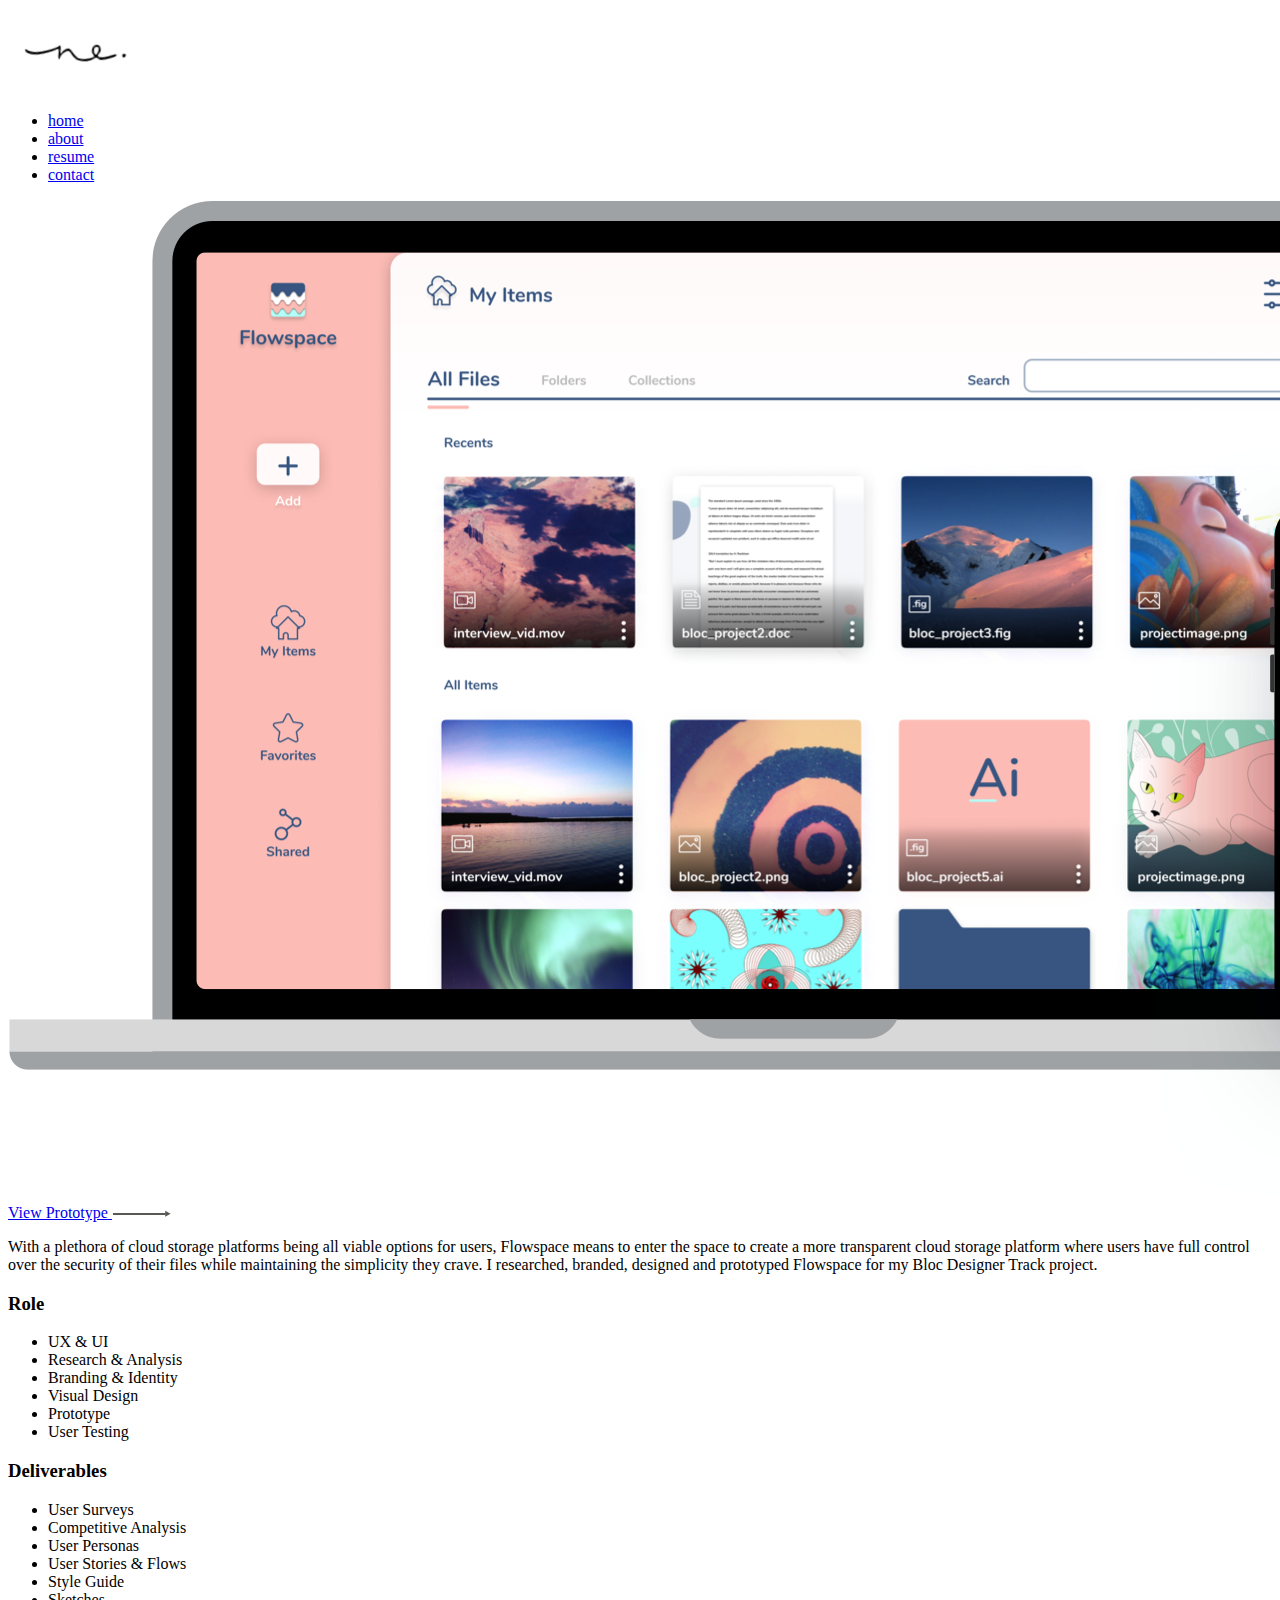
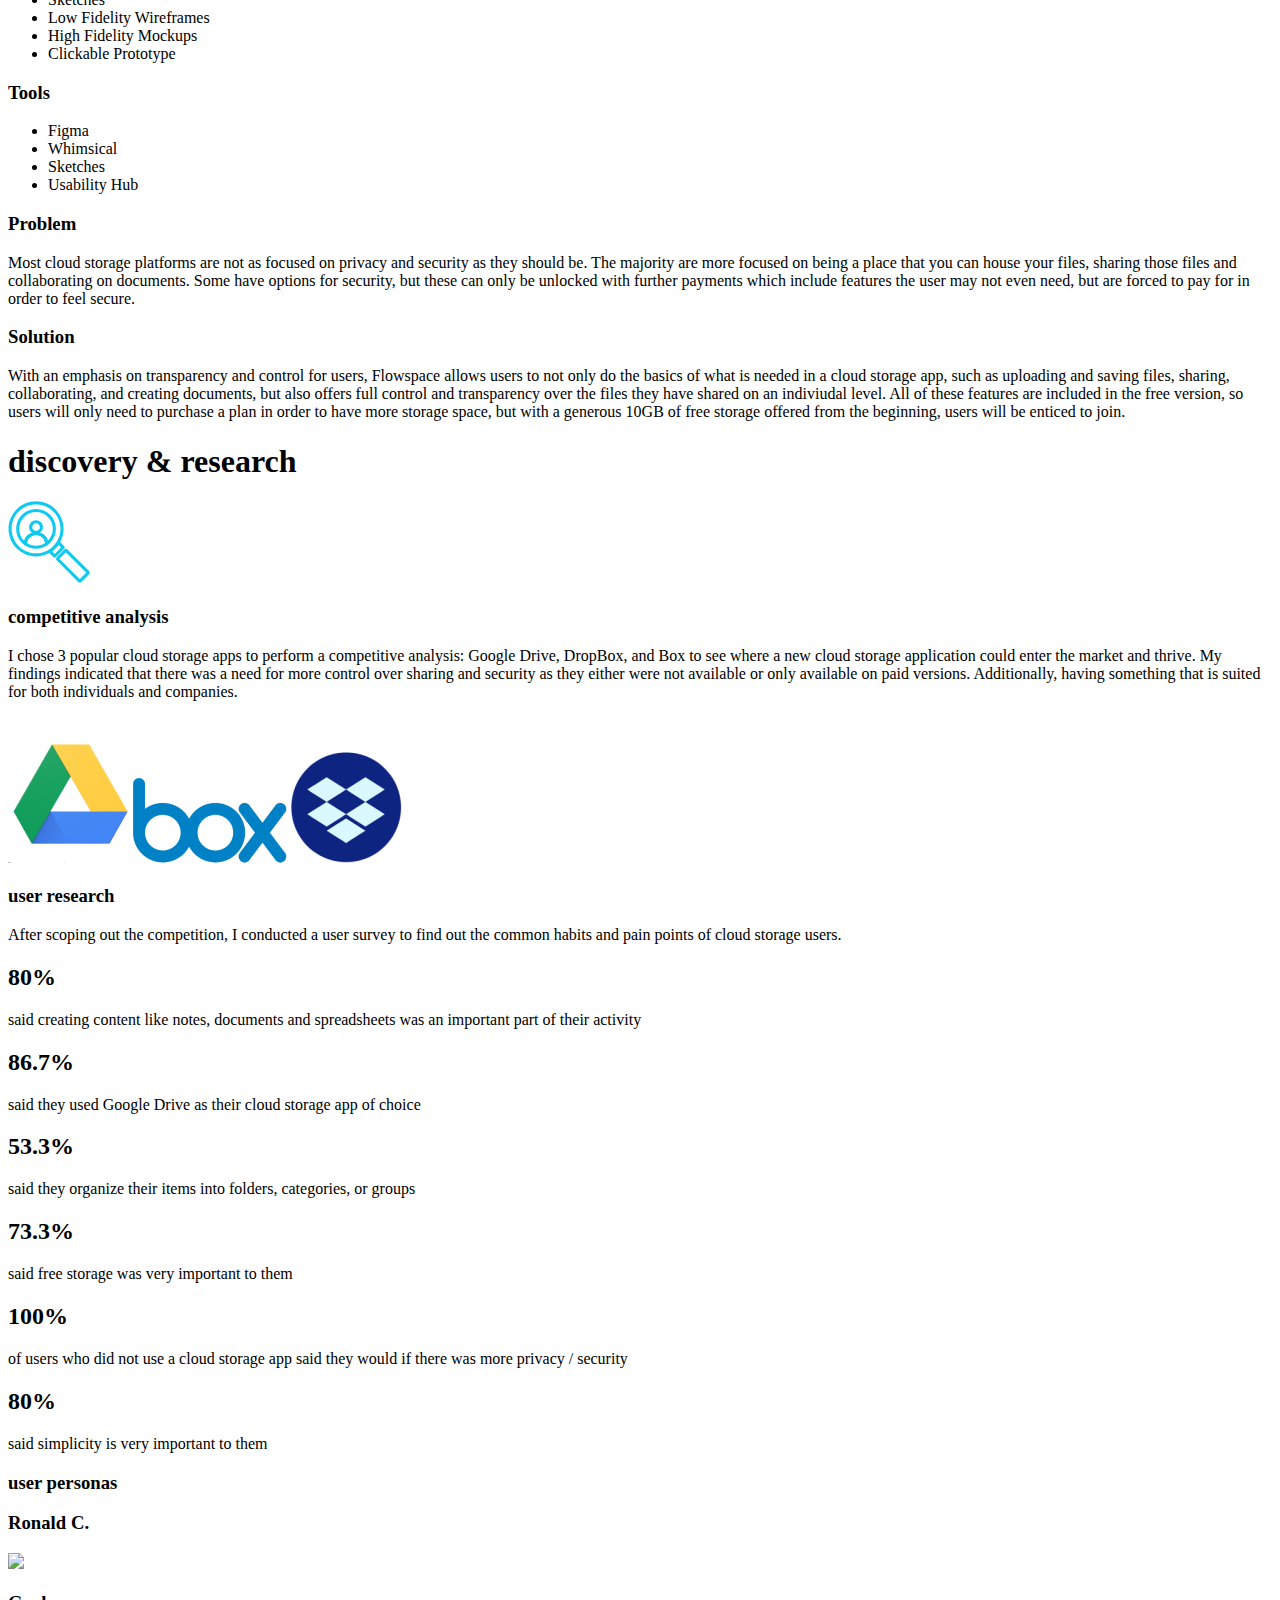
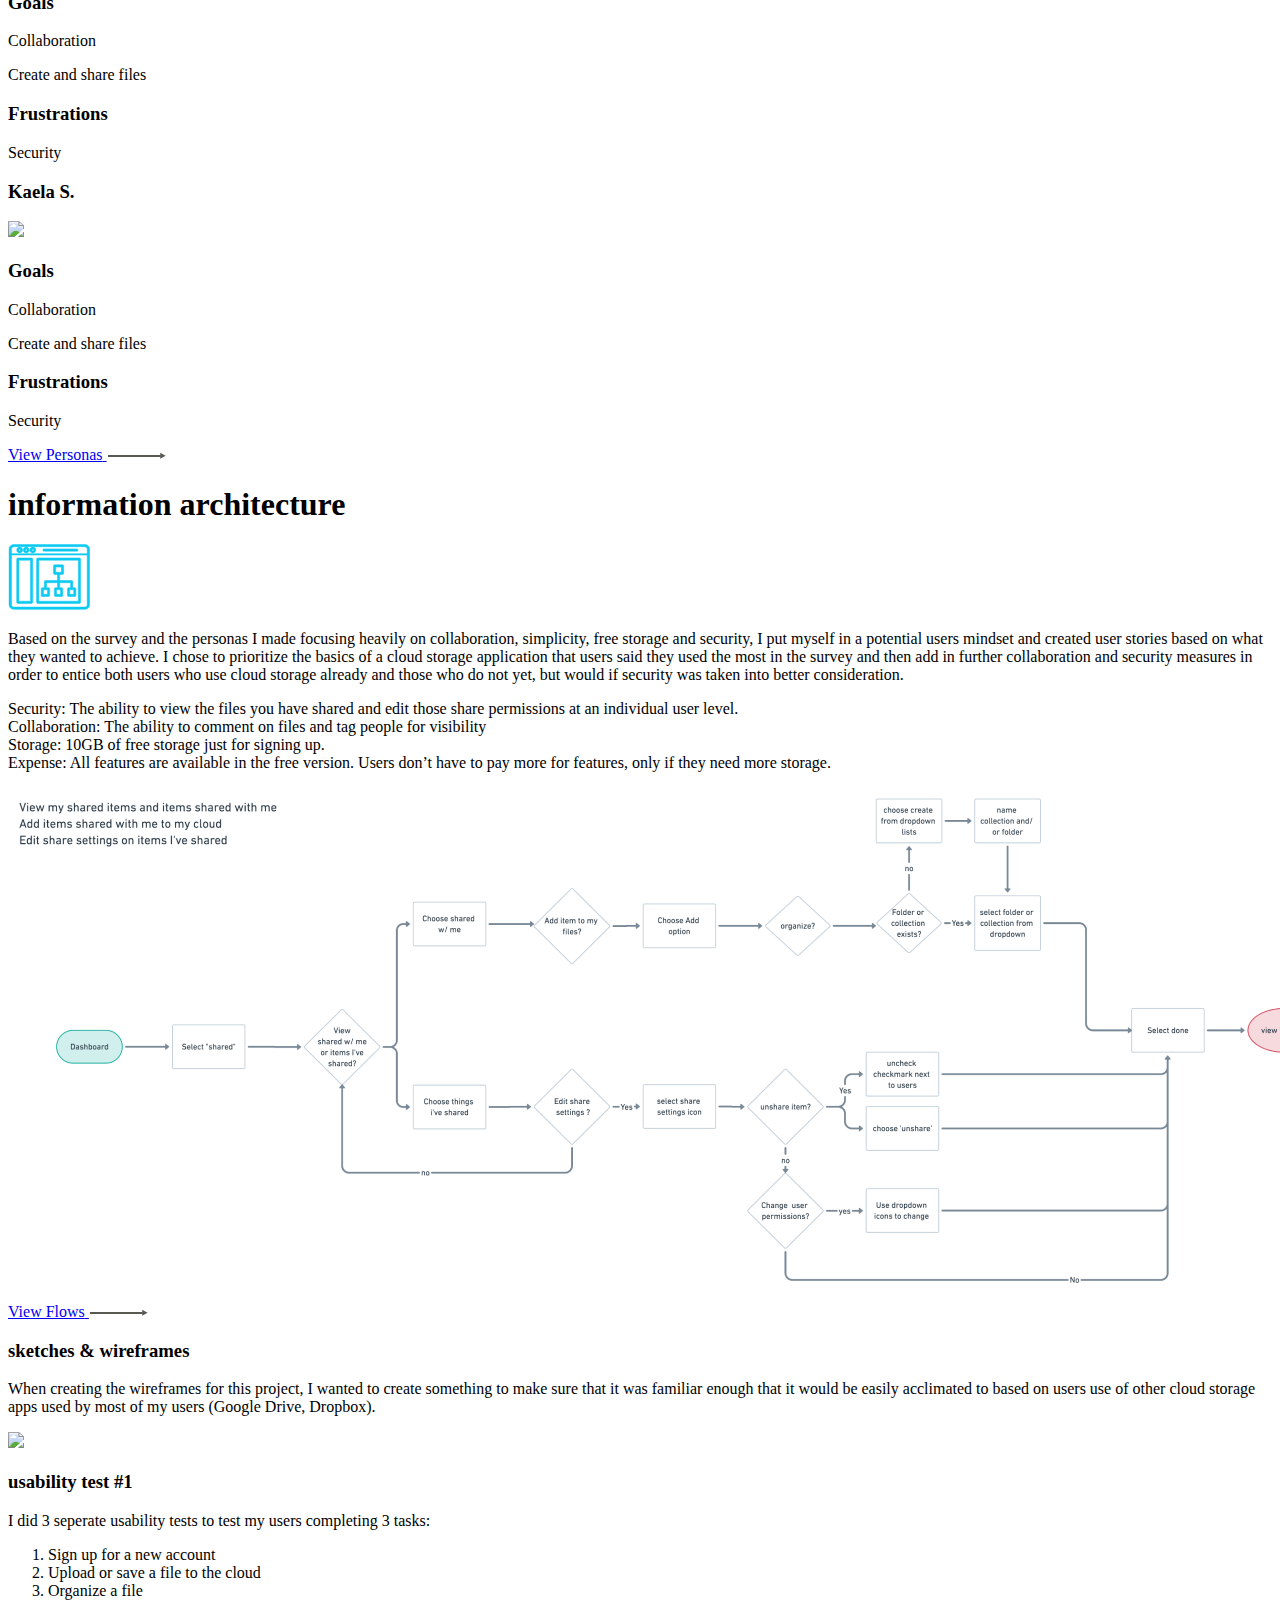
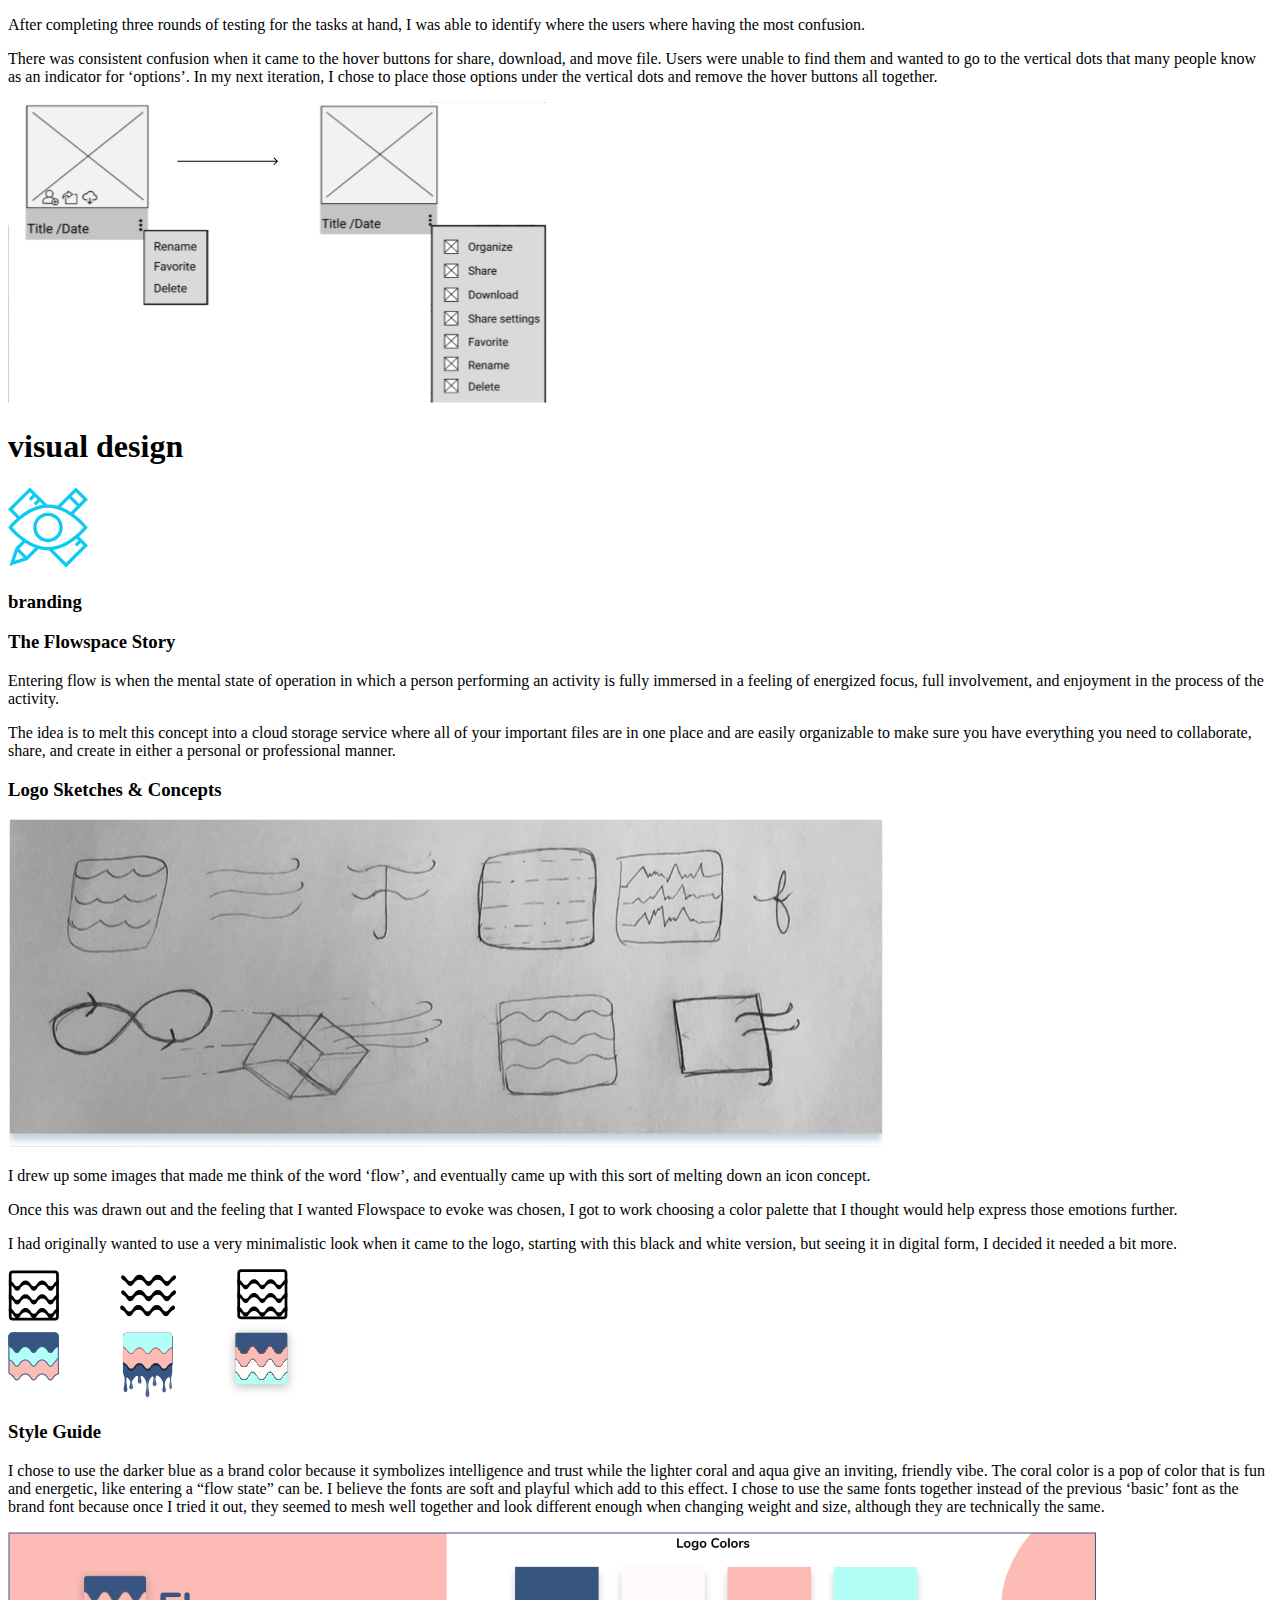
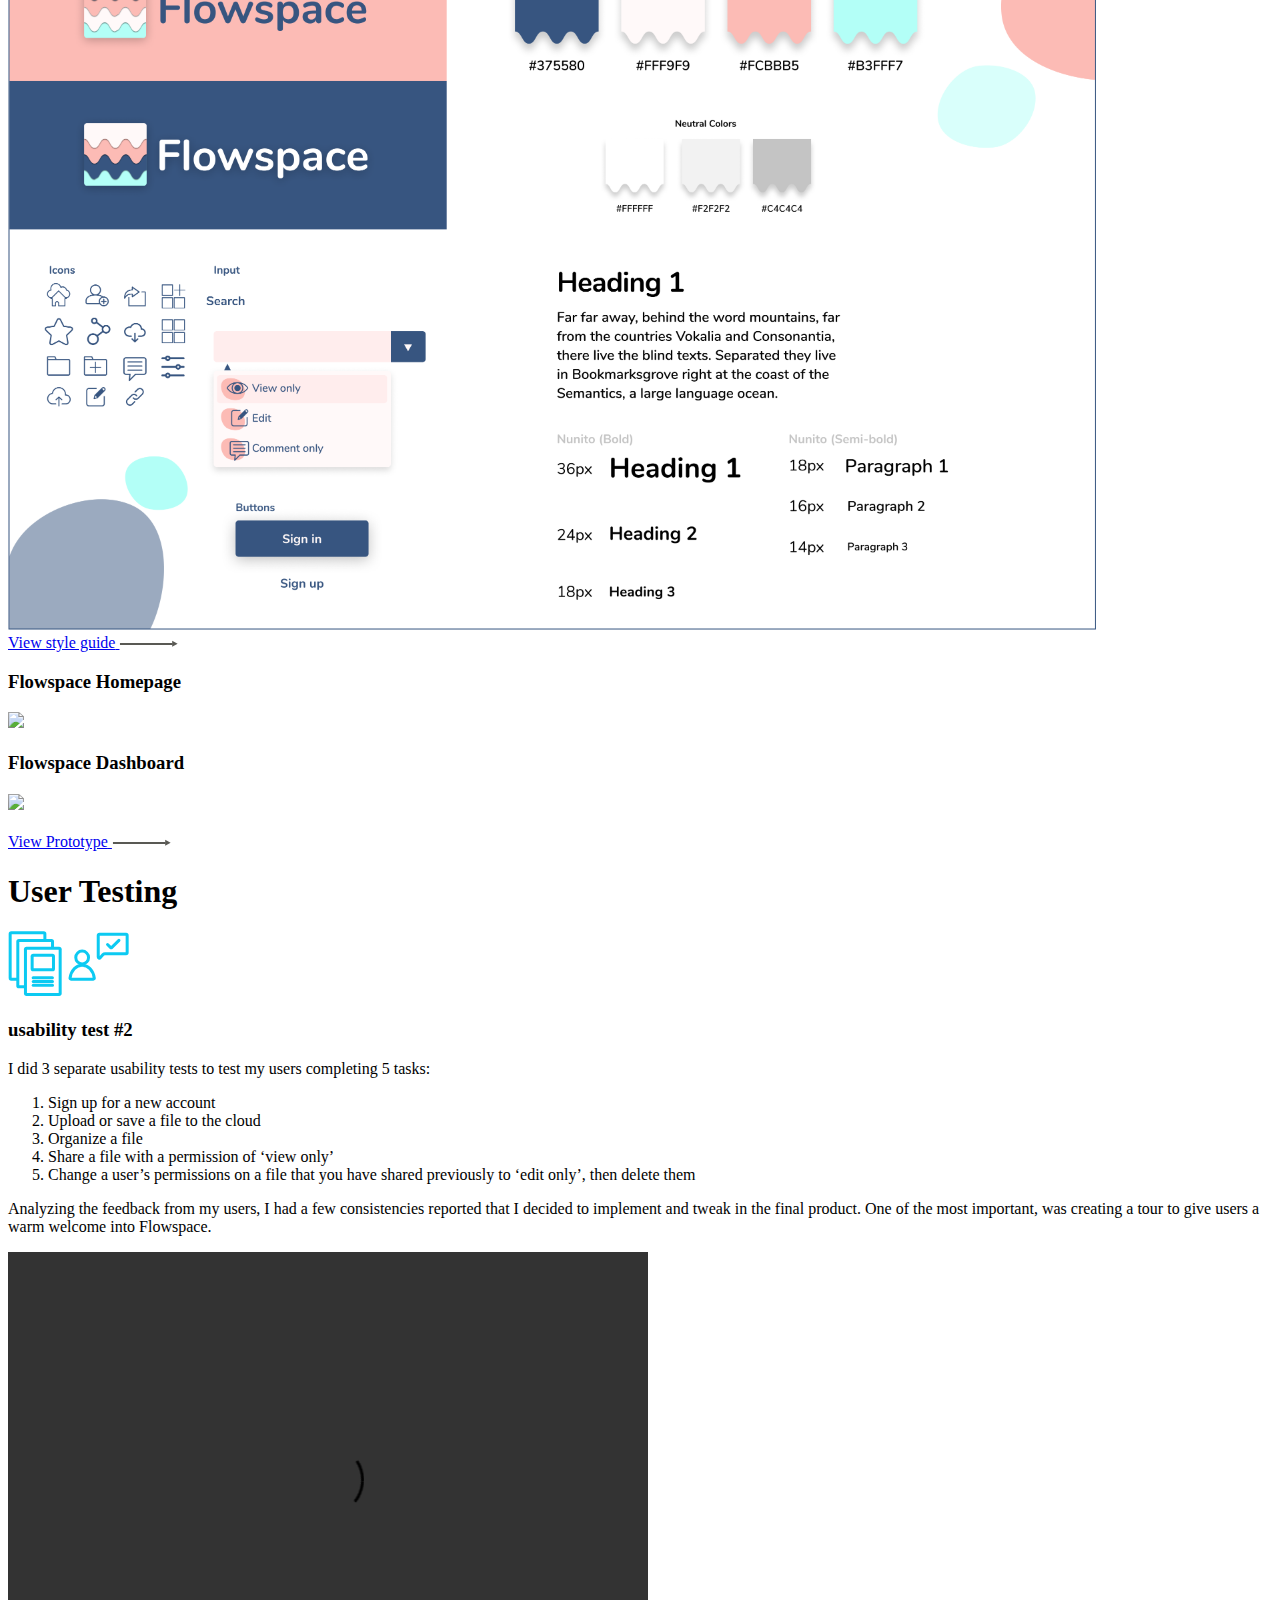
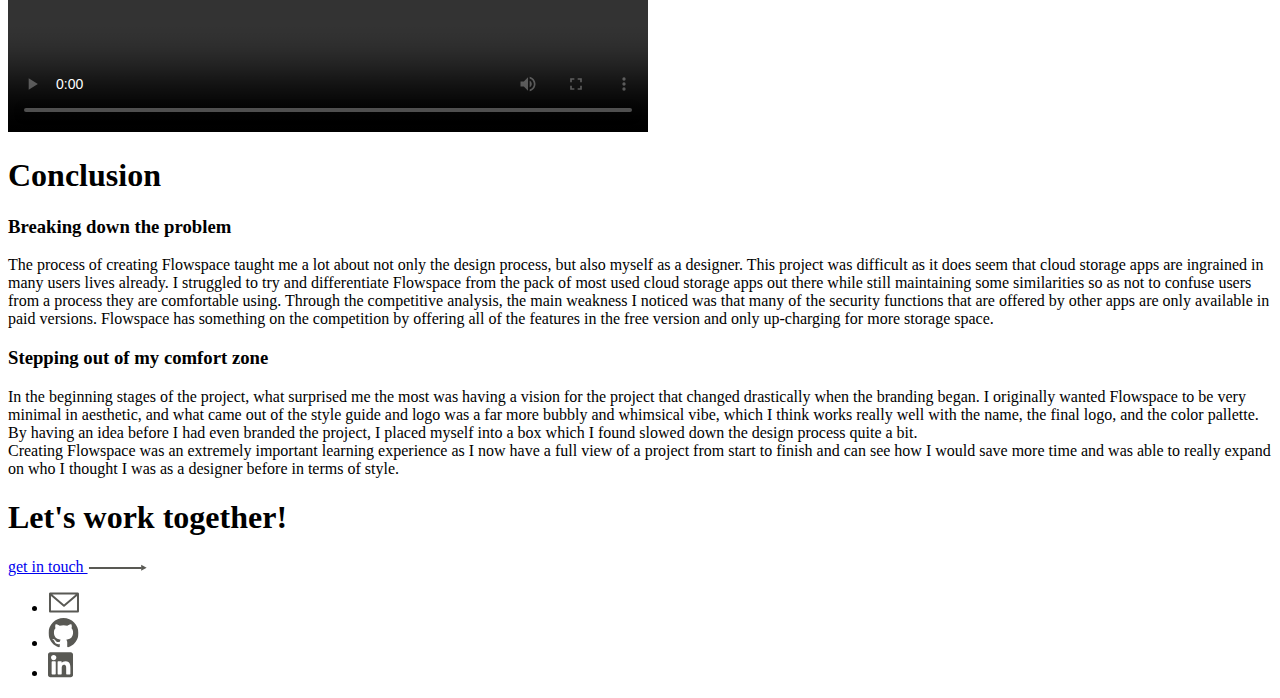
==== project1.html @ 9c7697d7 "checkpoint submission" ====
<!DOCTYPE html>
<html>
  <head>
    <title>Flowspace Case Study</title>
  </head>
  <body>
      <!-- hero unit -->
    <div class="logo">
      <section class="project hero">
        <header class="header">
          <a href="index.html" class="logo">
            <img src="../images/logosignature.svg" alt="logo">
          </a>
          <div class="container">
            <div class="navigation">
              <nav>
                <div class="nav-wrapper">
                  <ul>
                    <li><a href="index.html">home</li>
                    <li><a href="about.html">about</li>
                    <li><a href="resume.pdf">resume</li>
                    <li><a href="contact.html">contact</li>
                  </ul>
                </div>
              </nav>
            </div>
          </header>
          <div class="project hero">
            <img src="../images/mockup.png">
            <div class="button">
            <a href="https://www.figma.com/proto/nSRczBjdL1rIGC3aIa2fnl/Flowspace-Mockups?node-id=26%3A2&viewport=470%2C-104%2C0.018384581431746483&scaling=scale-down-width"><span class="buttonhighlight">View Prototype</span>
              <img src="../images/sidearrow.svg">
            </a>
<section class="projectintro">
  <div class="project containter"</div>
    <p> With a plethora of cloud storage platforms being all viable options for users, Flowspace means to enter the space to create a more transparent cloud storage platform where users have full control over the security of their files while maintaining the simplicity they crave. I researched, branded, designed and prototyped Flowspace for my Bloc Designer Track project.</p>
  </div>
  </section>

  <!--Roles/deliverables-->

<section class="myroles">
  <div class="deliverable">
    <h3>Role</h3>
      <ul>
        <li>UX & UI</li>
        <li>Research & Analysis</li>
        <li>Branding & Identity</li>
        <li>Visual Design</li>
        <li>Prototype</li>
        <li>User Testing</li>
      </ul>
    </div>
      <div class="deliverable">
        <h3>Deliverables</h3>
          <ul>
            <li>User Surveys</li>
            <li>Competitive Analysis</li>
            <li>User Personas</li>
            <li>User Stories & Flows</li>
            <li>Style Guide</li>
            <li>Sketches</li>
            <li>Low Fidelity Wireframes</li>
            <li>High Fidelity Mockups</li>
            <li>Clickable Prototype</li>
          </ul>
      </div>
        <div class="deliverable">
          <h3>Tools</h3>
            <ul>
              <li>Figma</li>
              <li>Whimsical</li>
              <li>Sketches</li>
              <li>Usability Hub</li>
            </ul>
        </div>
    </section>
    <!--Problem/Solution-->
<section class="problemsolution">
  <div class="problem container">
    <h3>Problem</h3>
      <p>Most cloud storage platforms are not as focused on privacy and security as they should be. The majority are more focused on being a place that you can house your files, sharing those files and collaborating on documents. Some have options for security, but these can only be unlocked with further payments which include features the user may not even need, but are forced to pay for in order to feel secure.</p>
    </div>
      <div class="solution container">
        <h3>Solution</h3>
          <p>With an emphasis on transparency and control for users, Flowspace allows users to not only do the basics of what is needed in a cloud storage app, such as uploading and saving files, sharing, collaborating, and creating documents, but also offers full control and transparency over the files they have shared on an indiviudal level. All of these features are included in the free version, so users will only need to purchase a plan in order to have more storage space, but with a generous 10GB of free storage offered from the beginning, users will be enticed to join.</p>
        </div>
      </section>
        <!--Discovery/research-->
<section class="section">
  <div class="centered">
    <h1 class="casestudyheader">discovery & research</h1>
      <img class=casestudyimage src="../images/research.svg">
  </div>
</section>
  <!--competitive analysis-->
<section class="competitive analysis">
  <div class="competitive container">
    <h3><span class="pinkunderline">competitive analysis</span></h3>
      <p> I chose 3 popular cloud storage apps to perform a competitive analysis: Google Drive, DropBox, and Box to see where a new cloud storage application could enter the market and thrive. My findings indicated that there was a need for more control over sharing and security as they either were not available or only available on paid versions. Additionally, having something that is suited for both individuals and companies.</p>
        <div class="competitionlogos">
          <img src="../images/googledrive.png">
          <img src="../images/box.png">
          <img src="../images/dropbox.png">
        </div>
    </section>
      <!--user research-->
<section class="user Research">
  <div class="user research container">
    <h3><span class="pinkunderline">user research</span></h3>
      <p> After scoping out the competition, I conducted a user survey to find out the common habits and pain points of cloud storage users.</p>
        <div class="result">
          <h2 class=percentage>80%</h2>
            <p class=centeredresults>said creating content like notes, documents and spreadsheets was an important part of their activity</p>
        </div>
          <div class="result">
            <h2 class=percentage>86.7%</h2>
              <p class=centeredresults>said they used Google Drive as their cloud storage app of choice</p>
          </div>
            <div class="result">
              <h2 class=percentage>53.3%</h2>
                <p class=centeredresults>said they organize their items into folders, categories, or groups</p>
            </div>
              <div class="result">
                <h2 class=percentage>73.3%</h2>
                  <p class=centeredresults>said free storage was very important to them</p>
              </div>
                <div class="result">
                  <h2 class=percentage>100%</h2>
                    <p class=centeredresults>of users who did not use a cloud  storage app said they would if there was more privacy / security</p>
                </div>
                  <div class="result">
                    <h2 class=percentage>80%</h2>
                      <p class=centeredresults> said simplicity is very important to them</p>
                  </div>
            </section>

<section class="user personas">
  <div class="user personas container">
    <h3><span class="pinkunderline">user personas</span></h3>
      <div class=persona1>
        <h3 class=centered>Ronald C.</h3>
          <img src="../images/ronaldc.svg">
            <h3 class=centered>Goals</h3>
              <p>Collaboration</p>
              <p>Create and share files</p>
            <h3 class=centered>Frustrations</h3>
              <p>Security</p>
          </div>
    <div class="persona2">
      <h3 class=centered>Kaela S.</h3>
        <img src="../images/kaelas.svg">
          <h3 class=centered>Goals</h3>
            <p>Collaboration</p>
            <p>Create and share files</p>
          <h3 class=centered>Frustrations</h3>
            <p>Security</p>
    </div>
    <div class="button">
      <a href="https://drive.google.com/file/d/1bfKbyXNFjrIQJokcmbPojVt7sAB9dQhr/view?usp=sharing"><span class="buttonhighlight">View Personas</span>
        <img src="../images/sidearrow.svg">
      </a>
    </div>
      <!--Information Architecture-->
<section class="section">
  <div class="centered">
    <h1 class="casestudyheader">information architecture</h1>
      <img class=casestudyimage src="../images/IA.svg">
  </div>
</section>
<section class="userflows">
  <div class="userflow explain">
    <p> Based on the survey and the personas I made focusing heavily on collaboration, simplicity, free storage and security, I put myself in a potential users mindset and created user stories based on what they wanted to achieve. I chose to prioritize the basics of a cloud storage application that users said they used the most in the survey and then add in further collaboration and security measures in order to entice both users who use cloud storage already and those who do not yet, but would if security was taken into better consideration.</p>
  </div>
    <div class="userflow breakdown">
      <p>Security: The ability to view the files you have shared and edit those share permissions at an individual user level.<br>Collaboration: The ability to comment on files and tag people for visibility<br>Storage: 10GB of free storage just for signing up.<br>Expense: All features are available in the free version. Users don’t have to pay more for features, only if they need more storage.</p>
    </div>
    <div class="userflowimage">
      <img src="../images/userflows.png">
    </div>
    <div class="button">
      <a href="https://whimsical.com/YK2dbDoAyvMwLvEDd1xdZZ"><span class="buttonhighlight">View Flows</span>
        <img src="../images/sidearrow.svg">
      </a>
    </div>
  </section>
  <section class="wireframes">
    <div class="sketchesandwireframes">
      <h3><span class="pinkunderline">sketches & wireframes</span></h3>
        <p>When creating the wireframes for this project,  I wanted to create something to make sure that it was familiar enough that it would be easily acclimated to based on users use of other cloud storage apps used by most of my users (Google Drive, Dropbox).</p>
          <img src="../images/wireframesketches.svg">
    </div>
  </section>
<section class="usability test1">
  <div class="container usability test1">
    <h3><span class="pinkunderline">usability test #1</span></h3>
      <p>I did 3 seperate usability tests to test my users completing 3 tasks:</p>
        <ol>
          <li>Sign up for a new account</li>
          <li>Upload or save a file to the cloud</li>
          <li>Organize a file</li>
        </ol>
          <p>After completing three rounds of testing for the tasks at hand, I was able to identify where the users where having the most confusion.</p>
  </div>
    <div class="container usability test1 analysis">
      <p>There was consistent confusion when it came to the hover buttons for share, download, and move file. Users were unable to find them and wanted to go to the vertical dots that many people know as an indicator for ‘options’. In my next iteration, I chose to place those options under the vertical dots and remove the hover buttons all together.</p>
        <img src="../images/wireframeupdate.svg">
   </div>
</section>
  <!--Visual Design-->
  <section class="section">
    <div class="centered">
      <h1 class="casestudyheader">visual design</h1>
        <img class=casestudyimage src="../images/visualdesign.svg">
    </div>
  </section>
    <section class="branding">
      <div class="container branding">
        <h3><span class="pinkunderline">branding</span></h3>
        <h3 class="subtitle">The Flowspace Story</h3>
          <p>Entering flow is when  the mental state of operation in which a person performing an activity is fully immersed in a feeling of energized focus, full involvement, and enjoyment in the process of the activity.</p>
          <p>The idea is to melt this concept into a cloud storage service where all of your important files are in one place and are easily organizable to make sure you have everything you need to collaborate, share, and create in either a personal or professional manner.</p>
        <h3 class="subtitle">Logo Sketches & Concepts</h3>
            <img src="../images/logosketches.svg">
          <p>I drew up some images that made me think of the word ‘flow’, and eventually came up with this sort of melting down an icon concept.</p>
          <p>Once this was drawn out and the feeling that I wanted Flowspace to evoke was chosen, I got to work choosing a color palette that I thought would help express those emotions further.</p>
          <p>I had originally wanted to use a very minimalistic look when it came to the logo, starting with this black and white version, but seeing it in digital form, I decided it needed a bit more.</p>
            <img src="../images/digitalsketches.svg">
      <div class="color logos">
            <img src="../images/digitallogosketchescolor.svg">
          </div>
        <h3 class="subtitle">Style Guide</h3>
          <p>I chose to use the darker blue as a brand color because it symbolizes intelligence and trust while the lighter coral and aqua give an inviting, friendly vibe. The coral color is a pop of color that is fun and energetic, like entering a “flow state” can be. I believe the fonts are soft and playful which add to this effect. I chose to use the same fonts together instead of the previous ‘basic’ font as the brand font because once I tried it out, they seemed to mesh well together and look different enough when changing weight and size, although they are technically the same.</p>
            <img src="../images/styleguide.svg">
      </div>
          <div class="button">
            <a href="styleguide.pdf"><span class="buttonhighlight">View style guide</span>
              <img src="../images/sidearrow.svg">
            </a>
          </div>
  </section>
<section class="hifi">
  <div class="container hifi">
    <h3 class="subtitle">Flowspace Homepage<h3>
      <img src="../images/flowspacemockupshome.svg">
        <h3 class="subtitle">Flowspace Dashboard<h3>
          <img src="../images/hifimockups.svg">
    </div>
  <div class="button">
      <a href="https://www.figma.com/proto/nSRczBjdL1rIGC3aIa2fnl/Flowspace-Mockups?node-id=26%3A2&viewport=470%2C-104%2C0.018384581431746483&scaling=scale-down-width"><span class="buttonhighlight">View Prototype</span>
        <img src="../images/sidearrow.svg">
      </a>
  </div>
</section>
  <!--User testing-->
<section class="section">
  <div class="centered">
    <h1 class="casestudyheader">User Testing</h1>
      <img class=casestudyimage src="../images/testing.svg">
  </div>
</section>
<section class="usability test2">
  <div class="container usability test2">
    <h3><span class="pinkunderline">usability test #2</span></h3>
      <p>I did 3 separate usability tests to test my users completing 5 tasks:</p>
        <ol>
          <li>Sign up for a new account</li>
          <li>Upload or save a file to the cloud</li>
          <li>Organize a file</li>
          <li>Share a file with a permission of ‘view only’</li>
          <li> Change a user’s permissions on a file that you have shared previously to ‘edit only’, then delete them</li>
        </ol>
  </div>
    <div class="container usability test2 analysis">
      <p>Analyzing the feedback from my users, I had a few consistencies reported that I decided to implement and tweak in the final product. One of the most important, was creating a tour to give users a warm welcome into Flowspace.</p>
   </div>
   <div class="video">
     <video width="640" height="480" controls>
    <source src="../videos/tour.mov">
    </video>
</section>
<section class="section">
  <div class="centered">
    <h1 class="casestudyheader">Conclusion</h1>
</section>
<section class="conclusion">
  <div class="container conclusion">
    <h3 class="subtitle"> Breaking down the problem</h3>
    <p>The process of creating Flowspace taught me a lot about not only the design process, but also myself as a designer. This project was difficult as it does seem that cloud storage apps are ingrained in many users lives already. I struggled to try and differentiate Flowspace from the pack of most used cloud storage apps out there while still maintaining some similarities so as not to confuse users from a process they are comfortable using. Through the competitive analysis, the main weakness I noticed was that many of the security functions that are offered by other apps are only available in paid versions. Flowspace has something on the competition by offering all of the features in the free version and only up-charging for more storage space.</p>
    <h3 class="subtitle">Stepping out of my comfort zone</h3>
    <p>In the beginning stages of the project, what surprised me the most was having a vision for the project that changed drastically when the branding began. I originally wanted Flowspace to be very minimal in aesthetic, and what came out of the style guide and logo was a far more bubbly and whimsical vibe, which I think works really well with the name, the final logo, and the color pallette. By having an idea before I had even branded the project, I placed myself into a box which I found slowed down the design process quite a bit.<br>Creating Flowspace was an extremely important learning experience as I now have a full view of a project from start to finish and can see how I would save more time and was able to really expand on who I thought I was as a designer before in terms of style. </p>
  </div>
</section>
<!--Footer-->
<footer>
  <h1>Let's work together!</h1>
  <div class="contactbutton">
  <a href="contact.html">get in touch
    <img src="../images/sidearrow.svg">
  </a>
</div>
      <ul>
        <li> <a href="mailto: naefstathiou@gmail.com"><img src="../images/mail.svg"></a></li>
        <li> <a href="https://github.com/nikkefstath"><img src="../images/github.svg"></a></li>
        <li> <a href="www.linkedin.com/in/nikkiefstathiou"><img src="../images/linkedin.svg"></a></li>
      </ul>
</footer>

  </body>
</html>
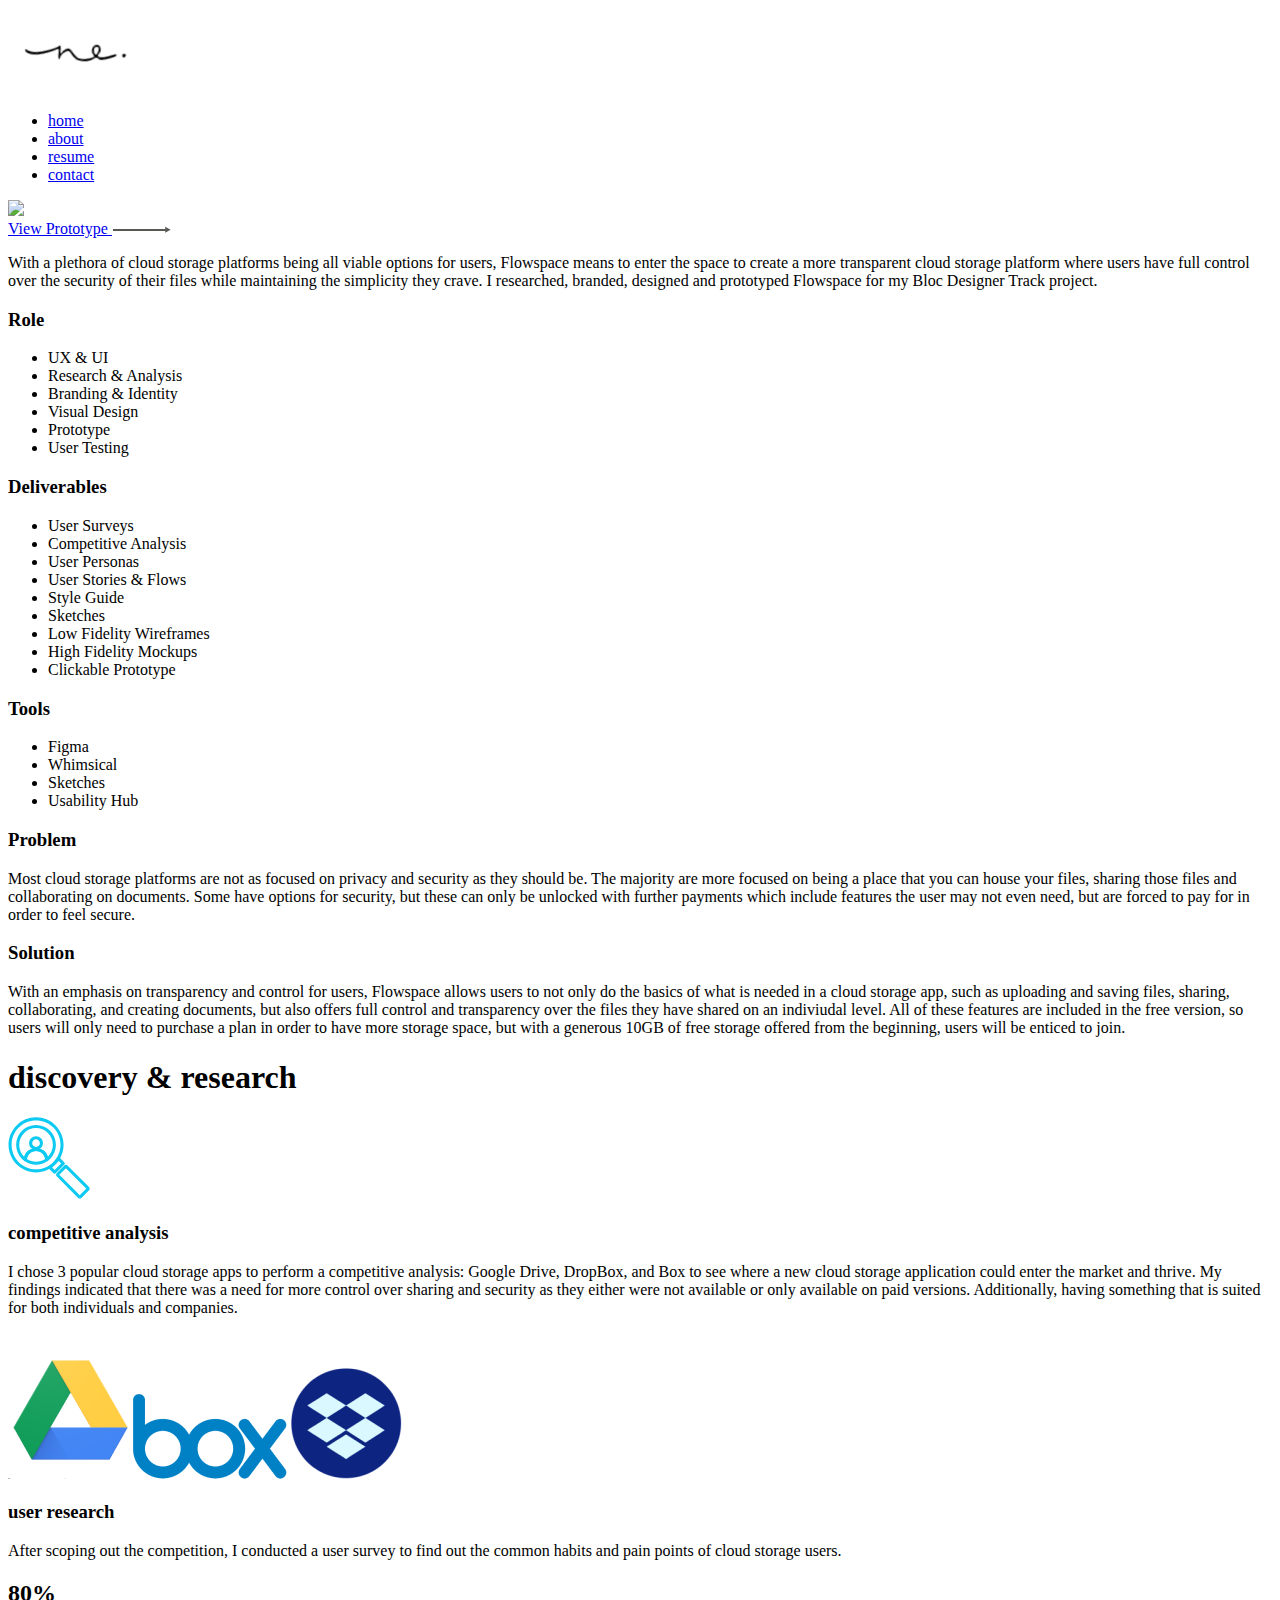
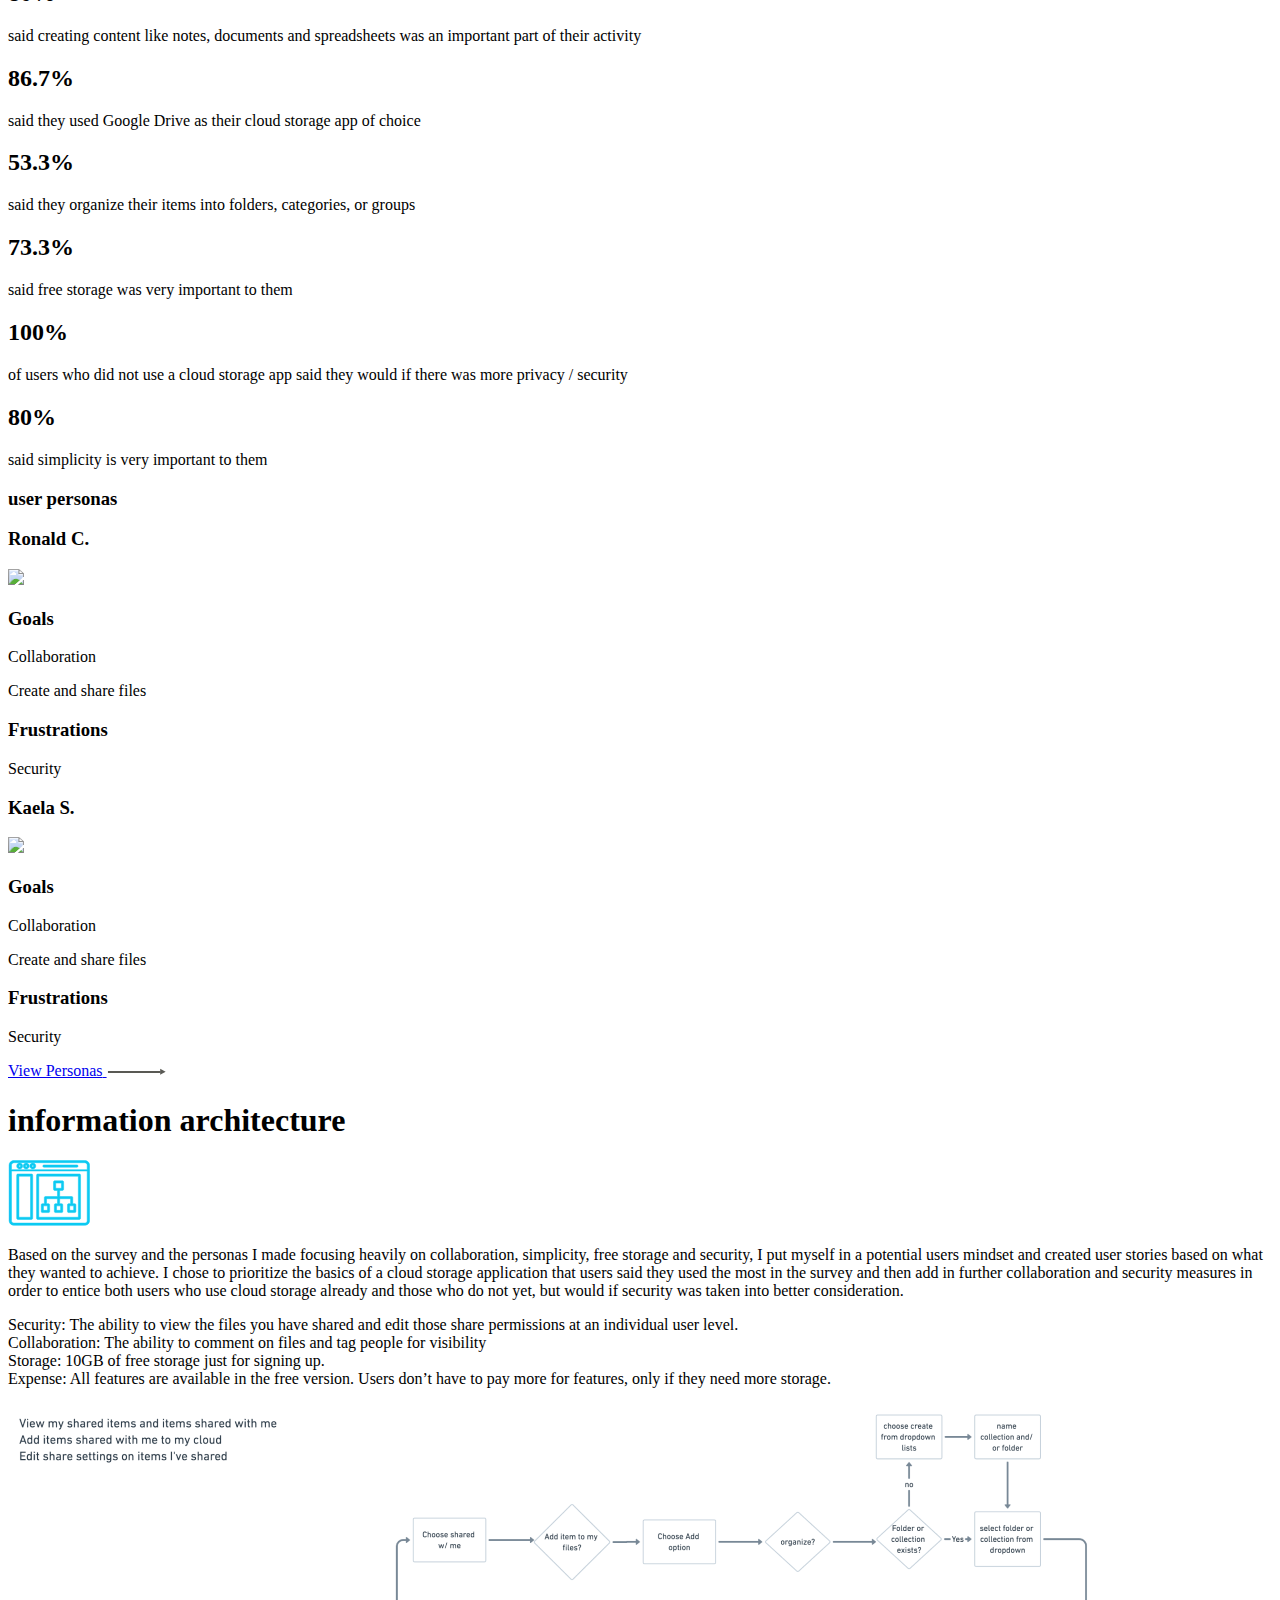
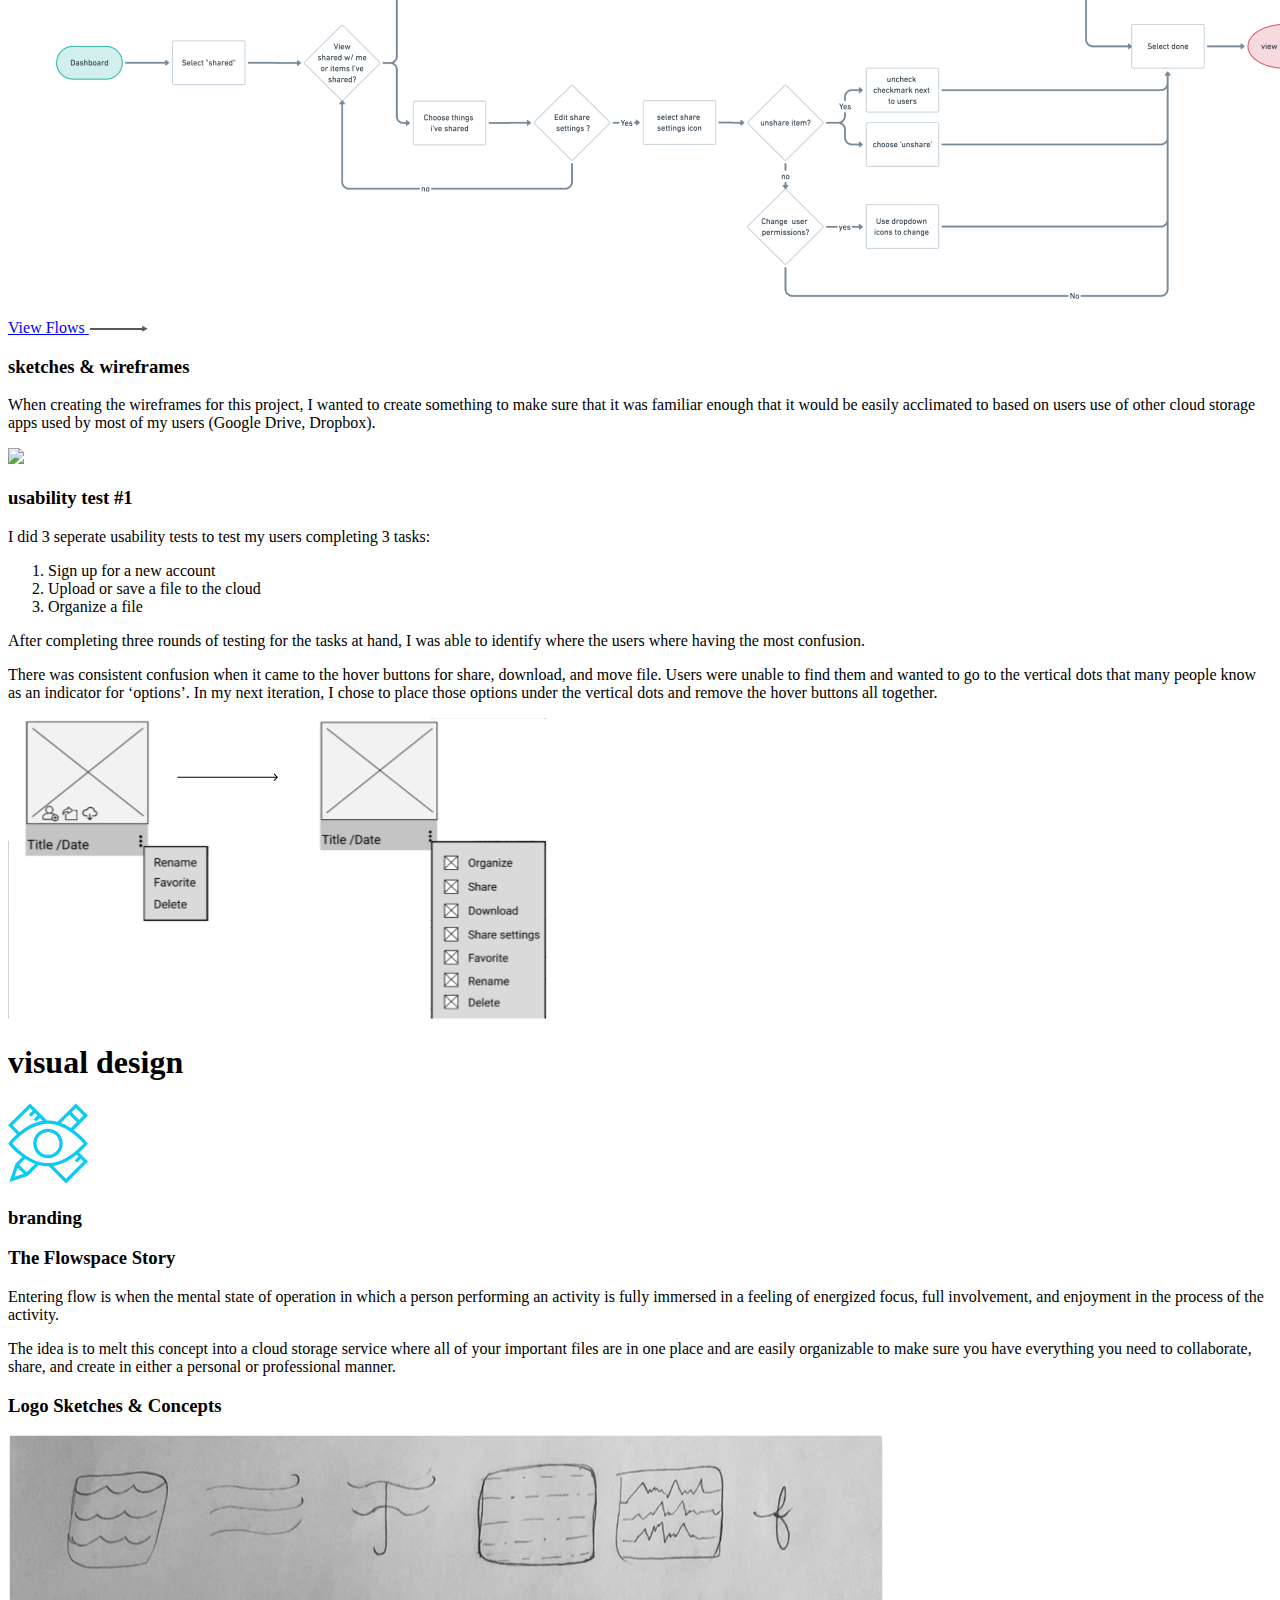
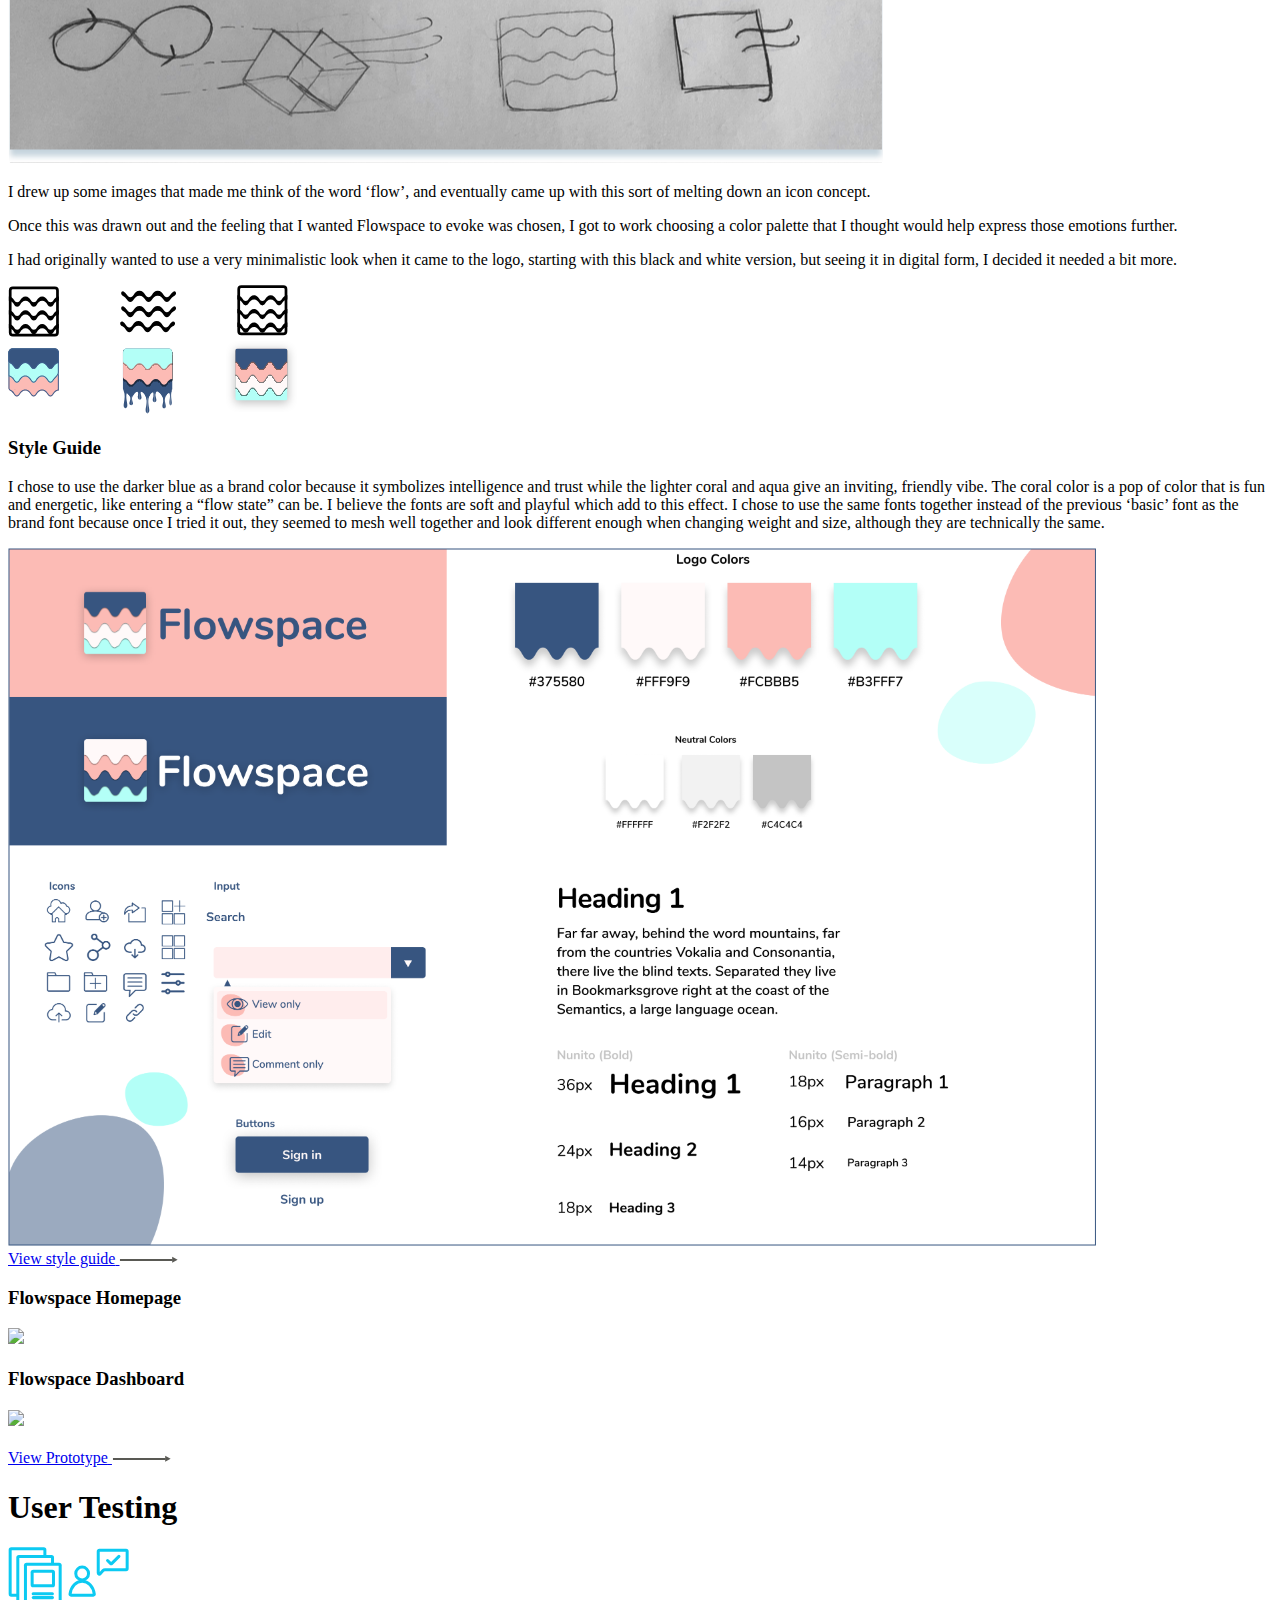
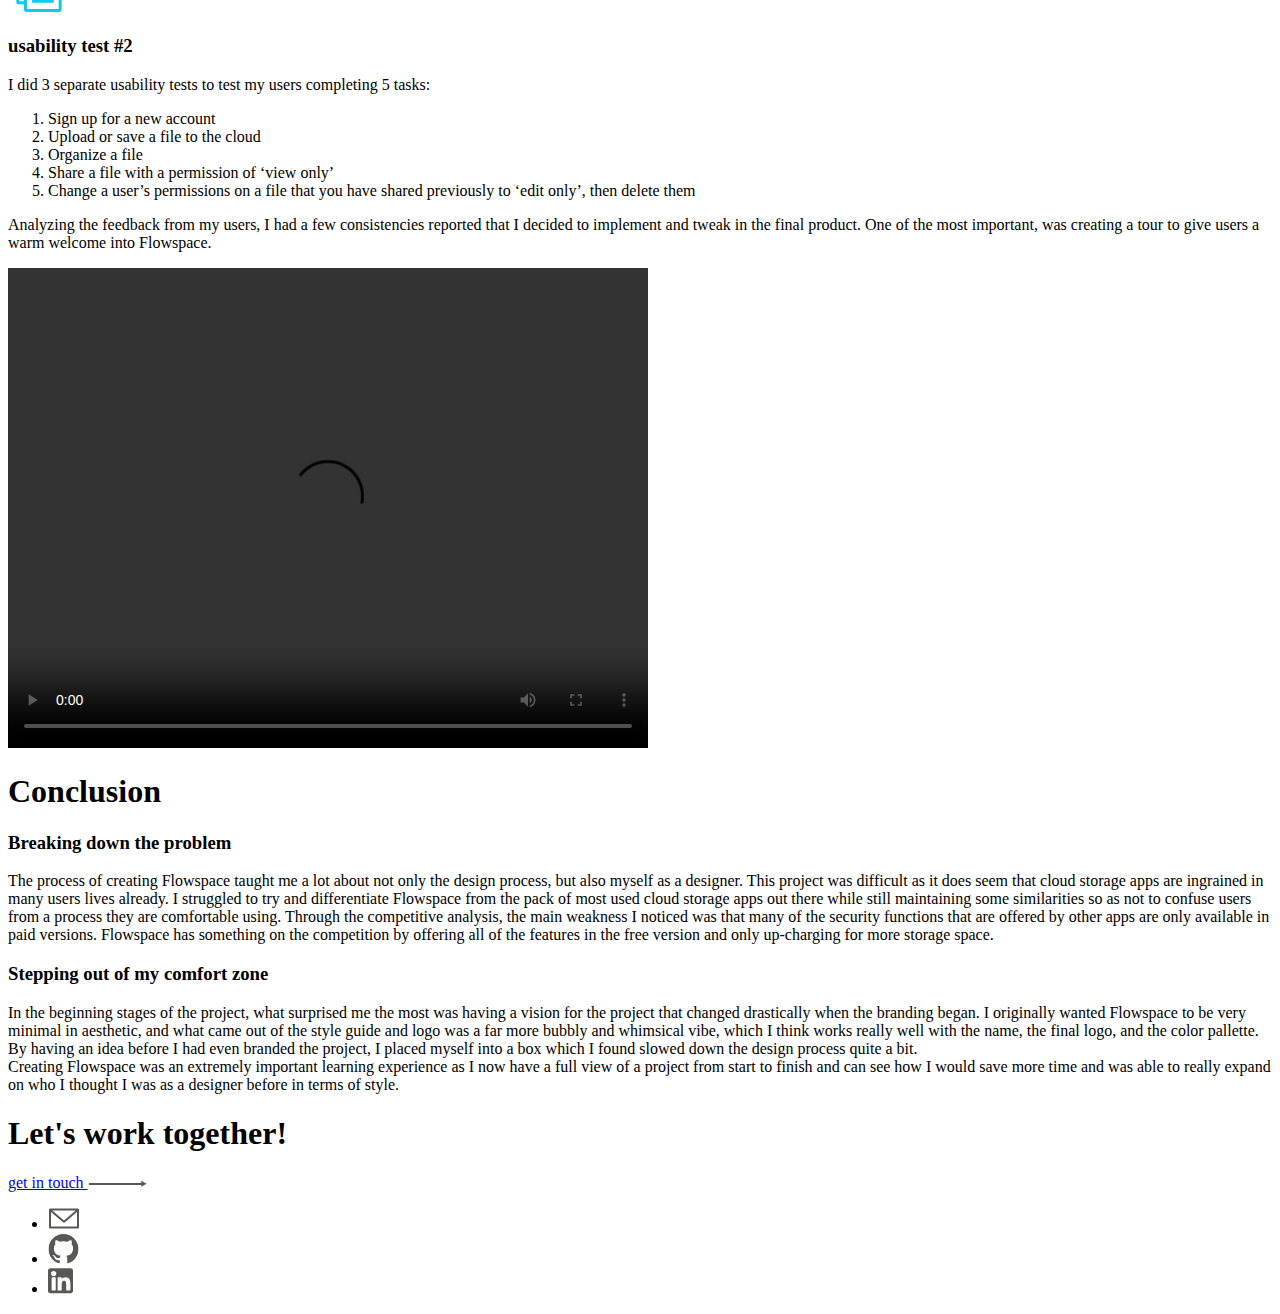
==== commit e66c7238: "Checkpoint Submission update1" ====
--- a/project1.html
+++ b/project1.html
@@ -26,7 +26,7 @@
             </div>
           </header>
           <div class="project hero">
-            <img src="../images/mockup.png">
+            <img src="../images/flowspacemockup.svg">
             <div class="button">
             <a href="https://www.figma.com/proto/nSRczBjdL1rIGC3aIa2fnl/Flowspace-Mockups?node-id=26%3A2&viewport=470%2C-104%2C0.018384581431746483&scaling=scale-down-width"><span class="buttonhighlight">View Prototype</span>
               <img src="../images/sidearrow.svg">
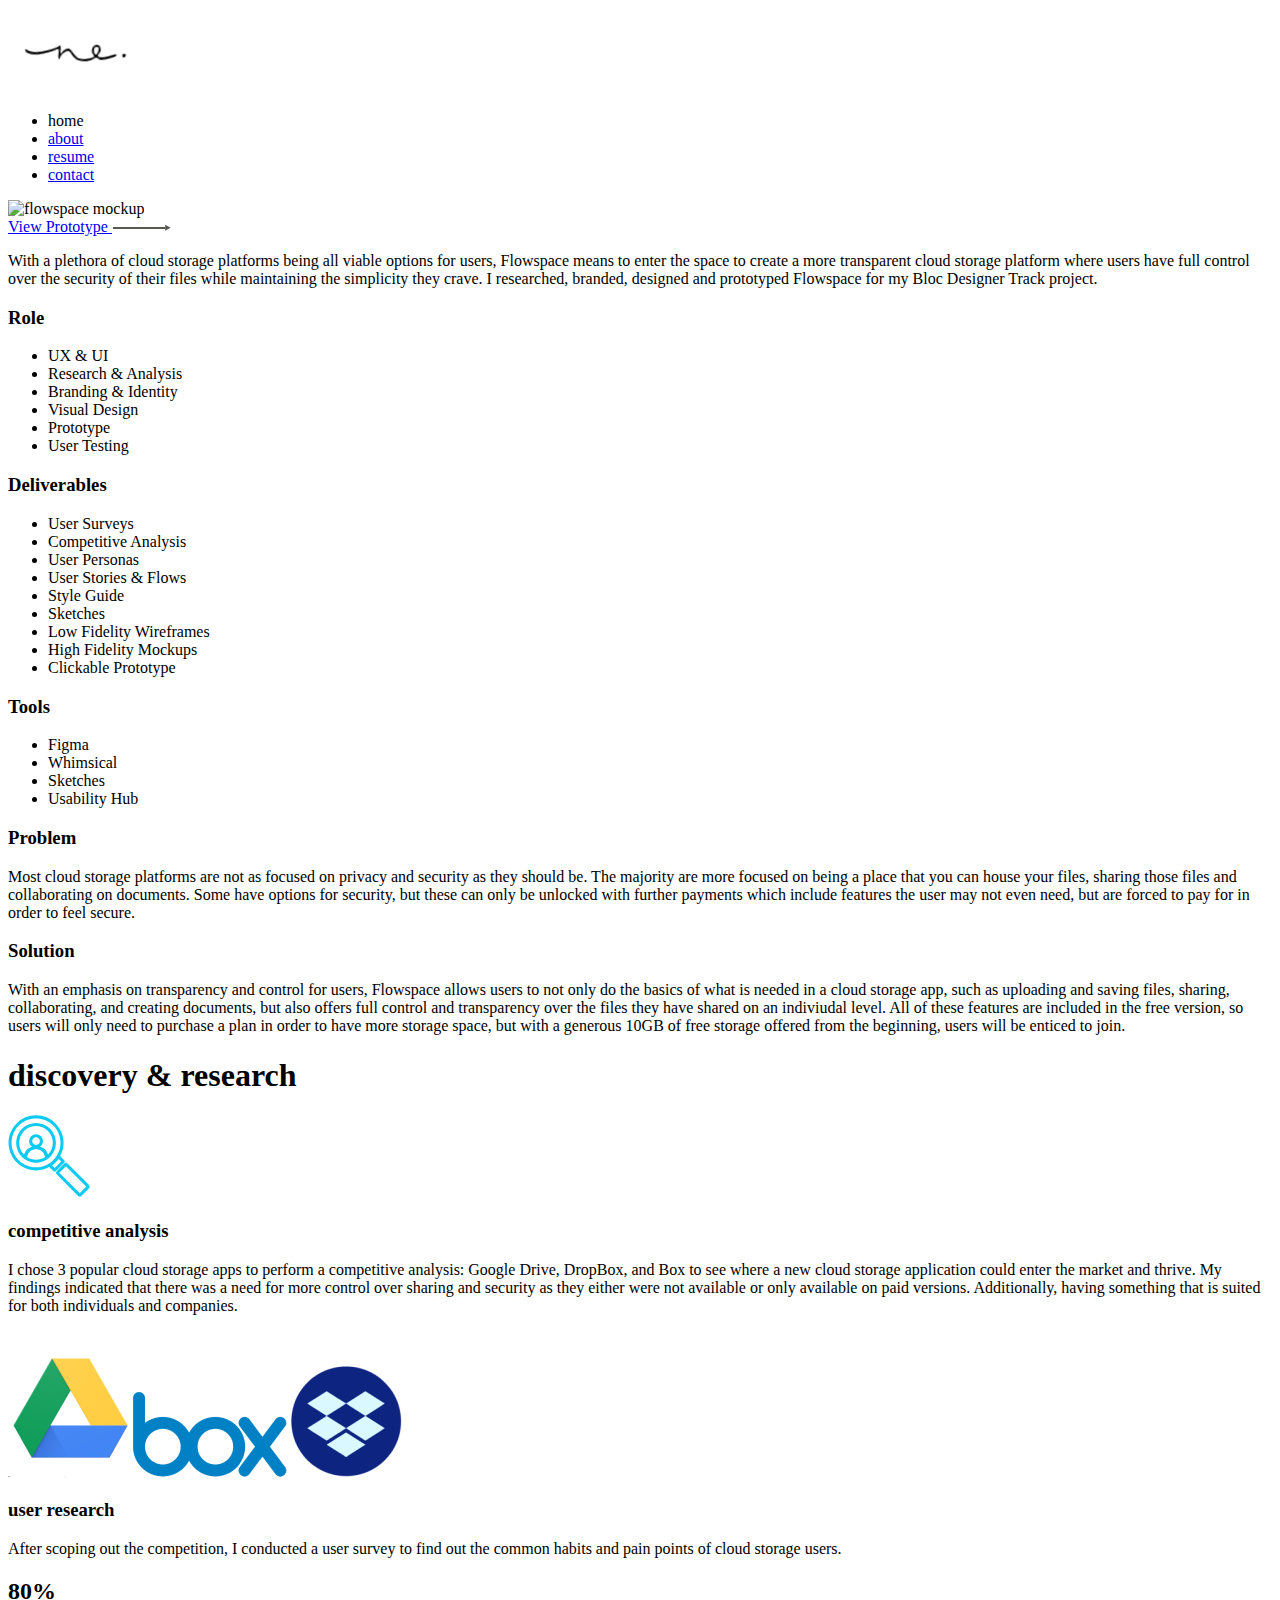
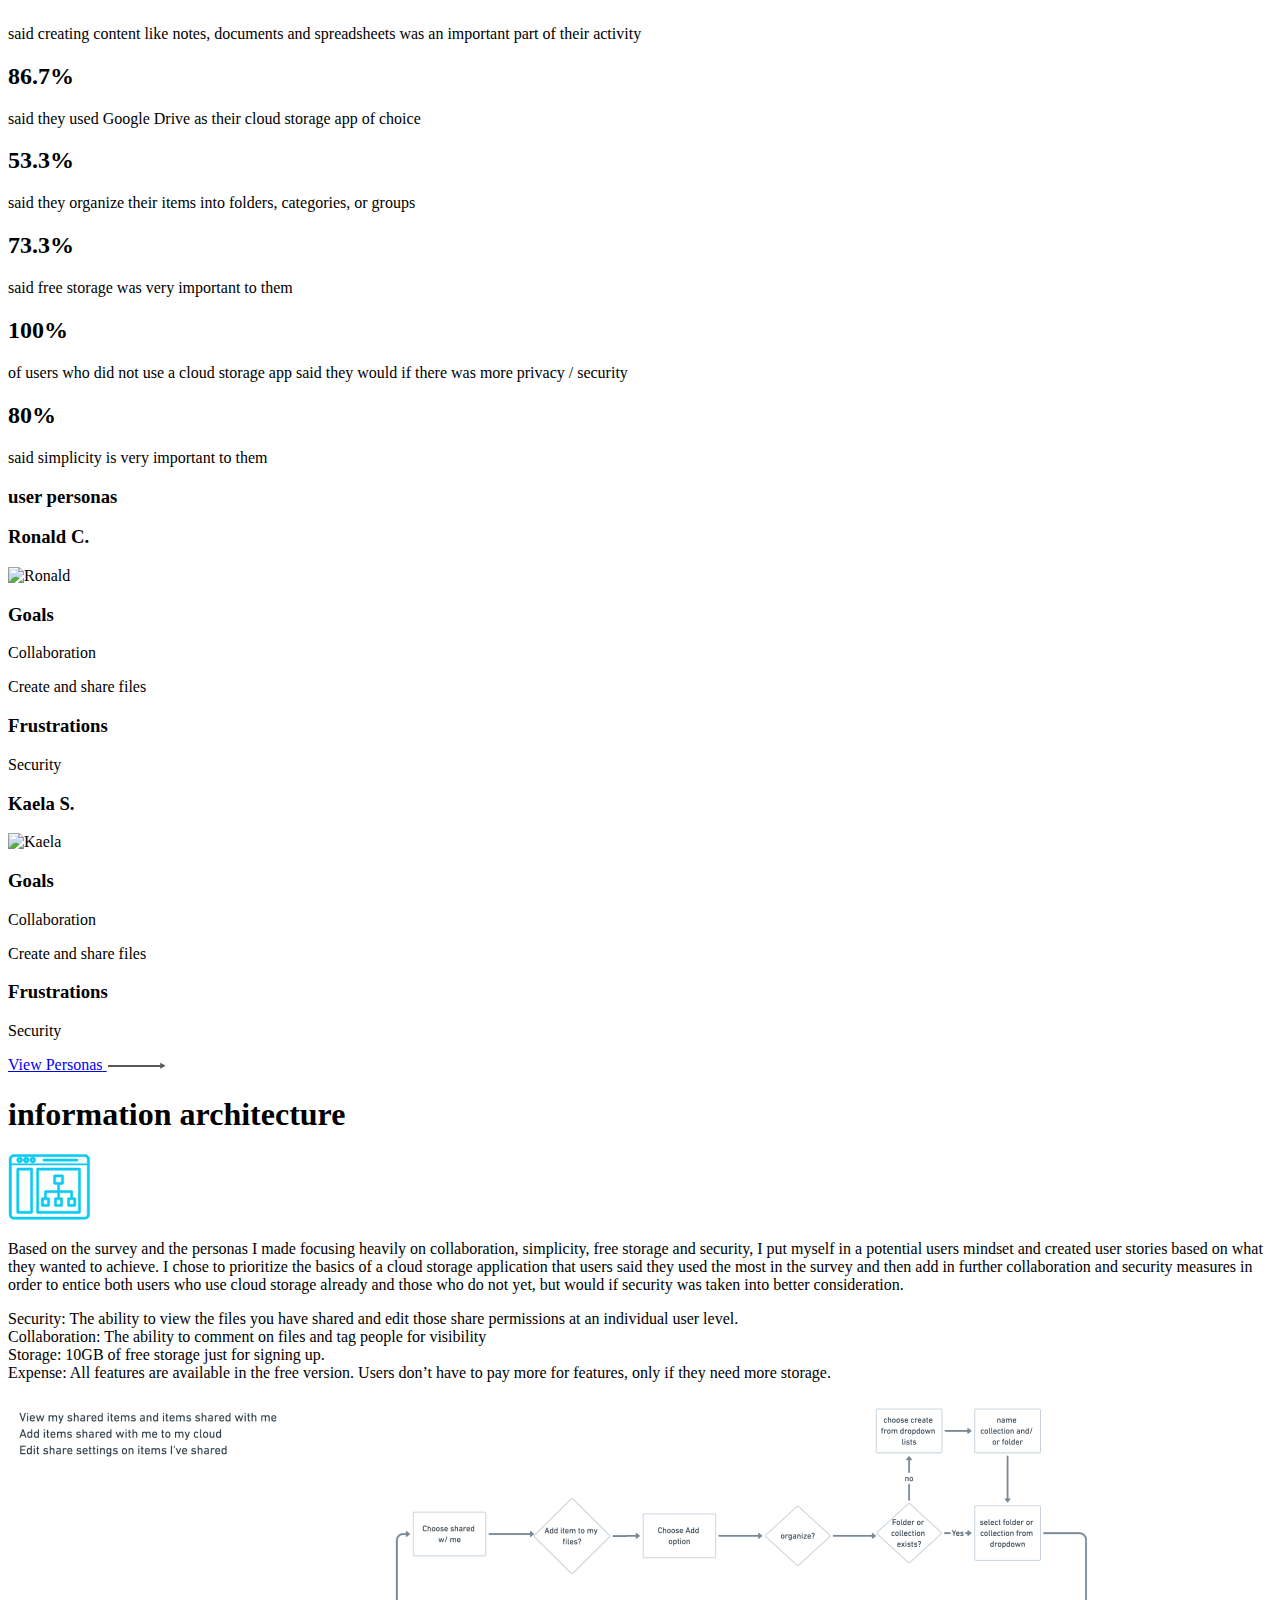
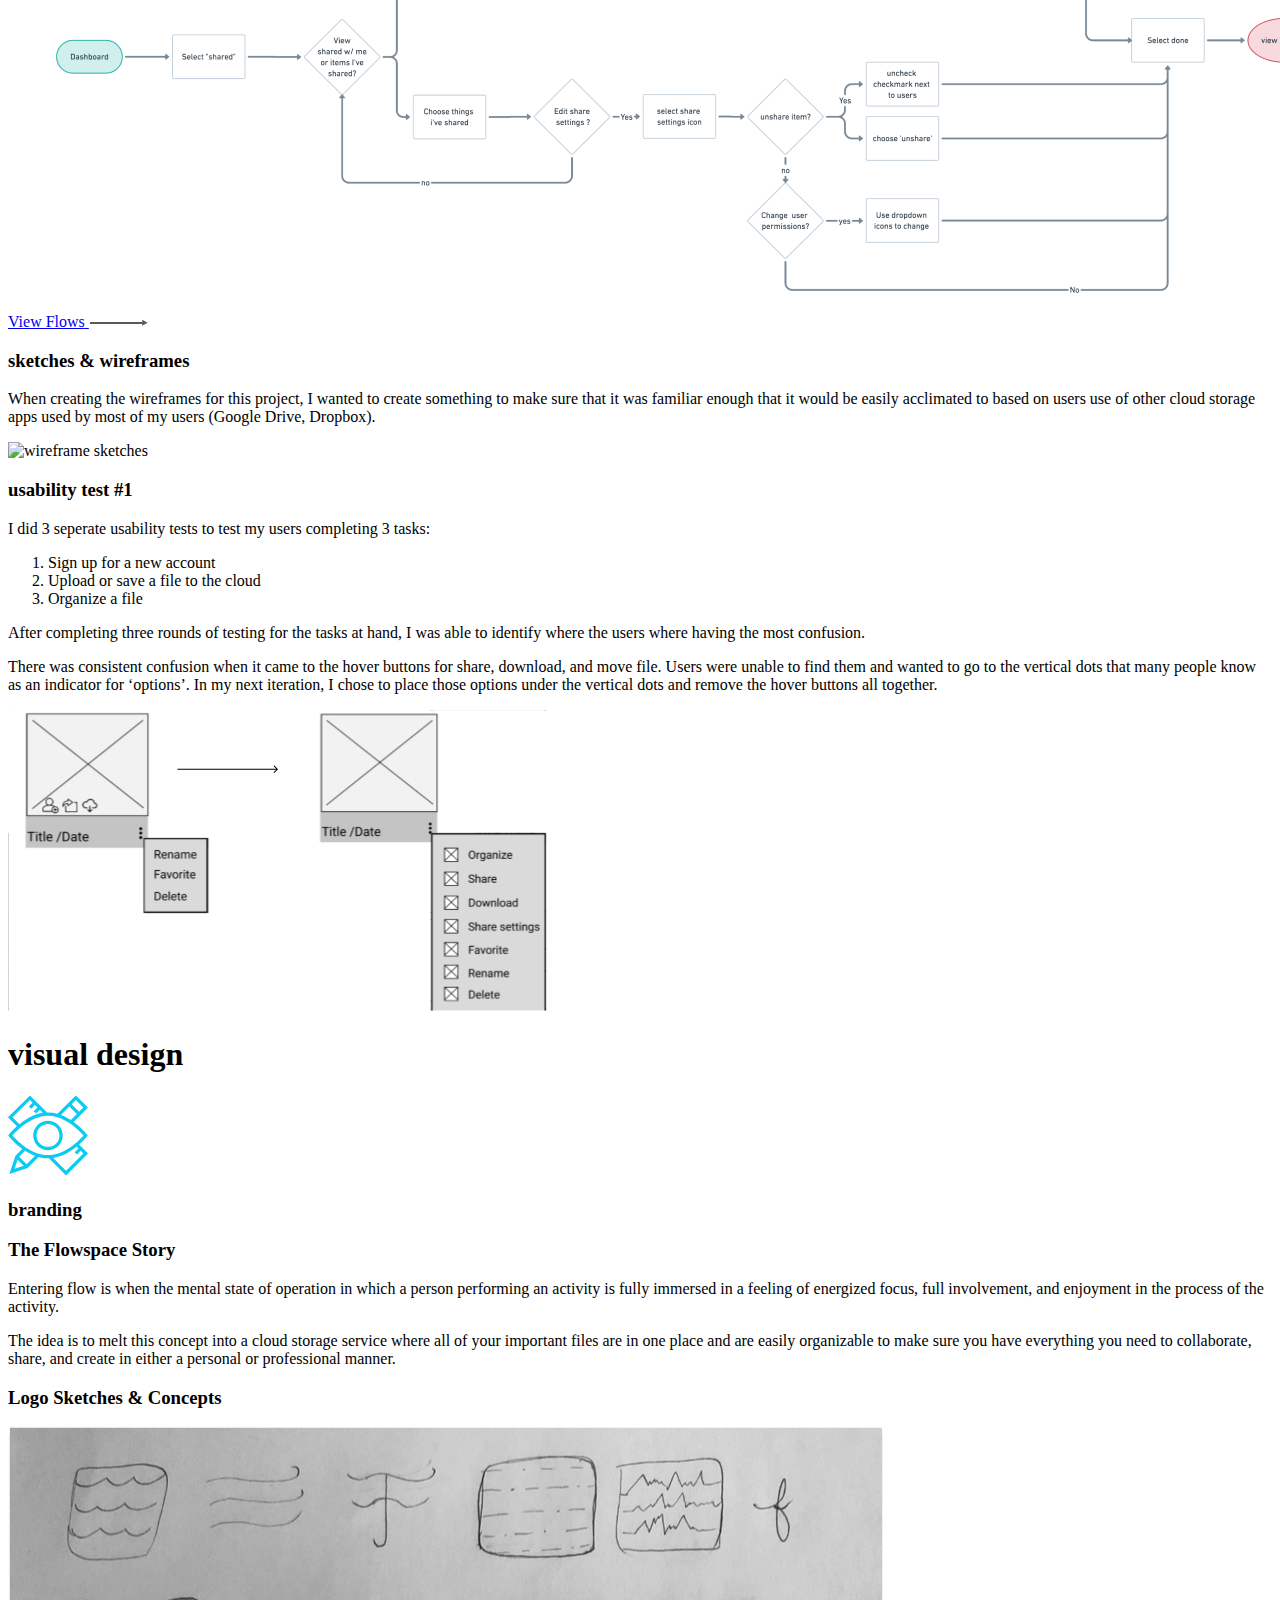
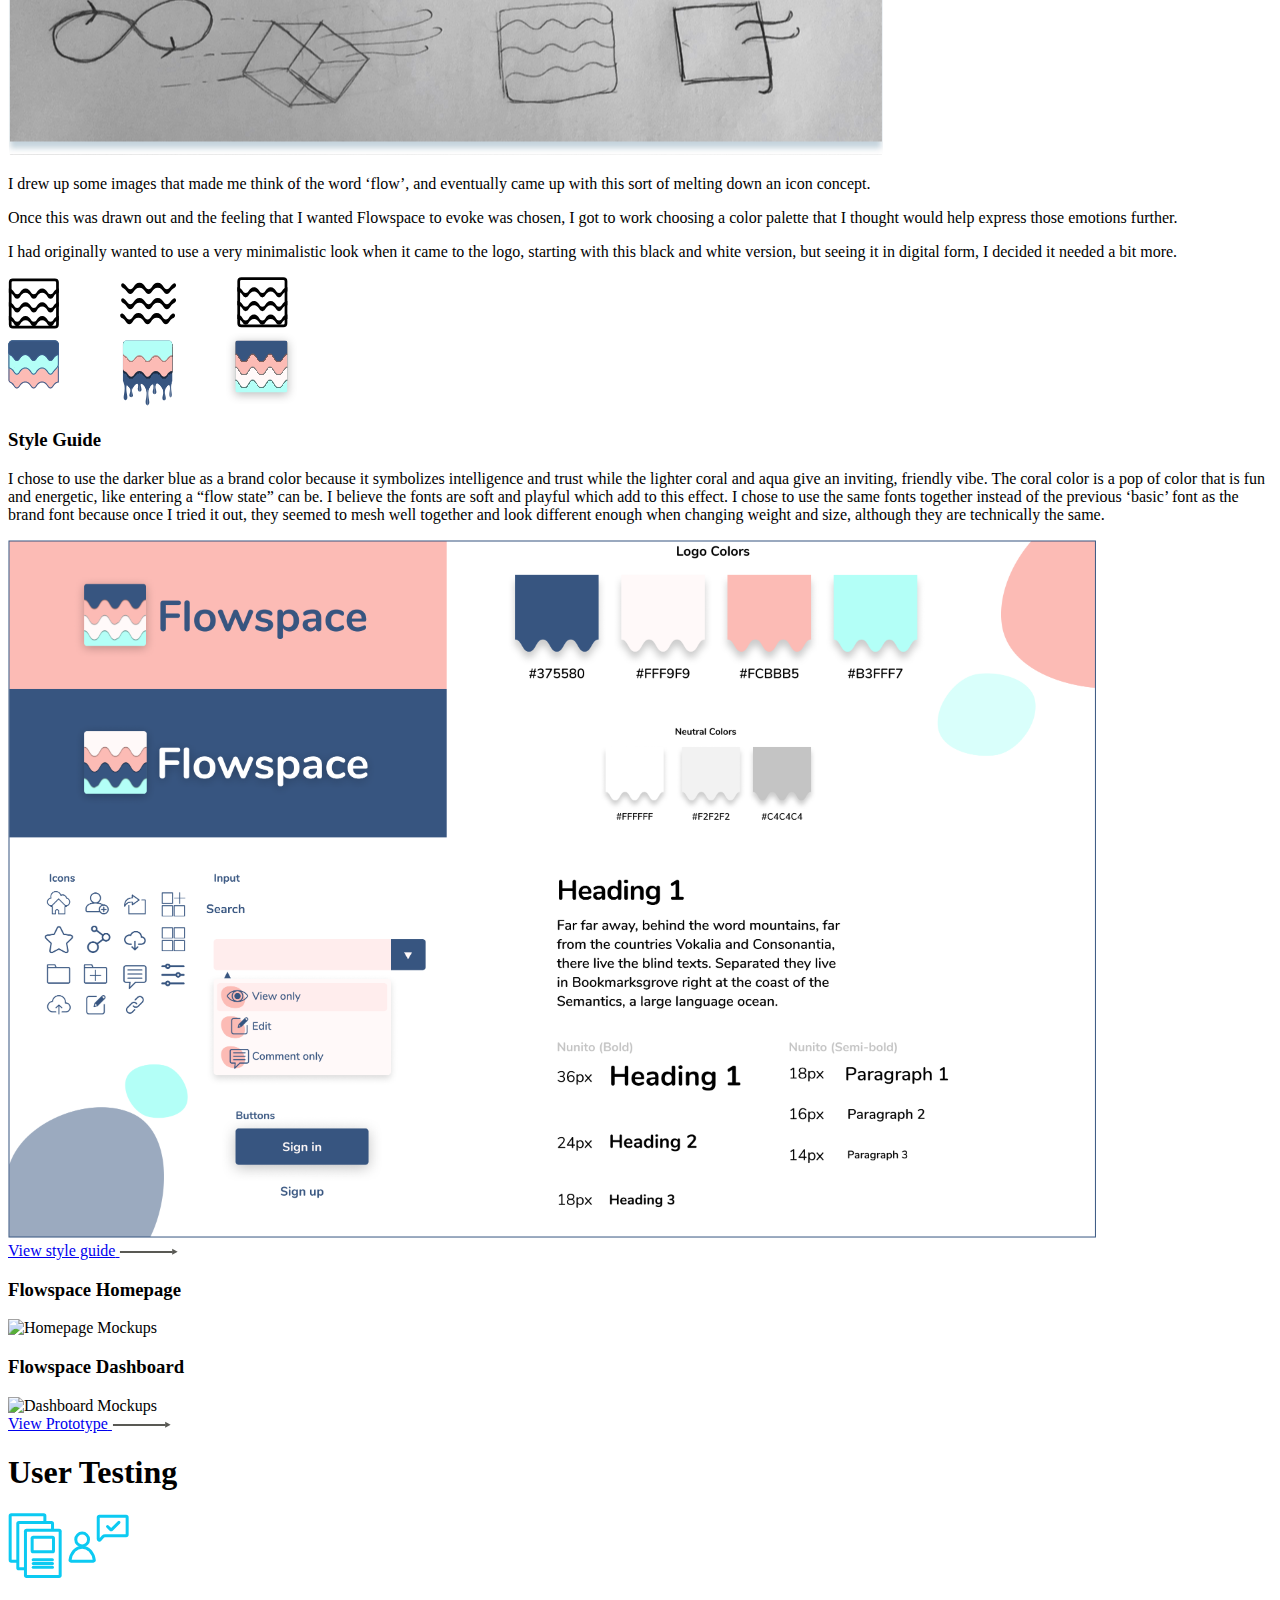
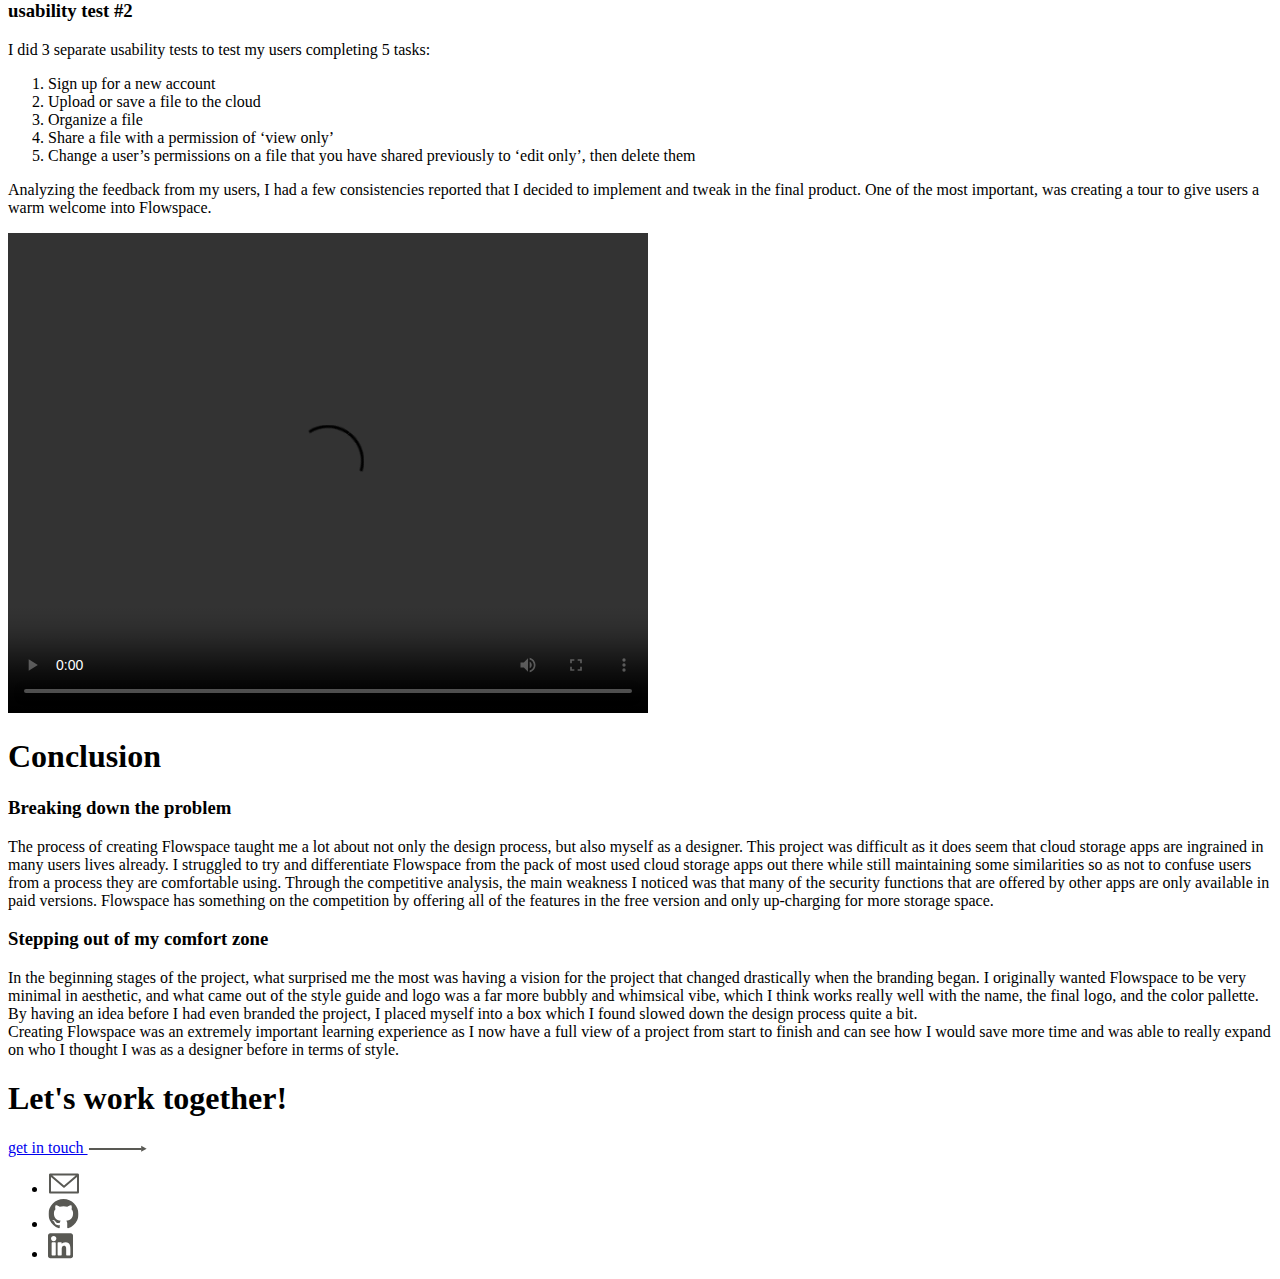
==== commit 5c508e0d: "Checkpoint Revision" ====
--- a/project1.html
+++ b/project1.html
@@ -1,12 +1,12 @@
 <!DOCTYPE html>
-<html>
+<html lang="en">
   <head>
     <title>Flowspace Case Study</title>
   </head>
   <body>
-      <!-- hero unit -->
+    <!-- hero unit -->
     <div class="logo">
-      <section class="project hero">
+      <section class="hero">
         <header class="header">
           <a href="index.html" class="logo">
             <img src="../images/logosignature.svg" alt="logo">
@@ -16,27 +16,31 @@
               <nav>
                 <div class="nav-wrapper">
                   <ul>
-                    <li><a href="index.html">home</li>
-                    <li><a href="about.html">about</li>
-                    <li><a href="resume.pdf">resume</li>
-                    <li><a href="contact.html">contact</li>
+                    <li><a href="index.html"></a><span class="buttonhighlight">home</span></li>
+                    <li><a href="about.html">about</a></li>
+                    <li><a href="resume.pdf">resume</a></li>
+                    <li><a href="contact.html">contact</a></li>
                   </ul>
                 </div>
               </nav>
             </div>
+          </div>
           </header>
           <div class="project hero">
-            <img src="../images/flowspacemockup.svg">
+            <img src="../images/flowspacemockup.svg" alt="flowspace mockup">
             <div class="button">
             <a href="https://www.figma.com/proto/nSRczBjdL1rIGC3aIa2fnl/Flowspace-Mockups?node-id=26%3A2&viewport=470%2C-104%2C0.018384581431746483&scaling=scale-down-width"><span class="buttonhighlight">View Prototype</span>
-              <img src="../images/sidearrow.svg">
+              <img src="../images/sidearrow.svg" alt="buttonarrow">
             </a>
+          </div>
+        </div>
+    </section>
 <section class="projectintro">
-  <div class="project containter"</div>
+  <div class="project-containter">
     <p> With a plethora of cloud storage platforms being all viable options for users, Flowspace means to enter the space to create a more transparent cloud storage platform where users have full control over the security of their files while maintaining the simplicity they crave. I researched, branded, designed and prototyped Flowspace for my Bloc Designer Track project.</p>
   </div>
   </section>
-
+</div>
   <!--Roles/deliverables-->
 
 <section class="myroles">
@@ -77,11 +81,11 @@
     </section>
     <!--Problem/Solution-->
 <section class="problemsolution">
-  <div class="problem container">
+  <div class="problem-container">
     <h3>Problem</h3>
       <p>Most cloud storage platforms are not as focused on privacy and security as they should be. The majority are more focused on being a place that you can house your files, sharing those files and collaborating on documents. Some have options for security, but these can only be unlocked with further payments which include features the user may not even need, but are forced to pay for in order to feel secure.</p>
     </div>
-      <div class="solution container">
+      <div class="solution-container">
         <h3>Solution</h3>
           <p>With an emphasis on transparency and control for users, Flowspace allows users to not only do the basics of what is needed in a cloud storage app, such as uploading and saving files, sharing, collaborating, and creating documents, but also offers full control and transparency over the files they have shared on an indiviudal level. All of these features are included in the free version, so users will only need to purchase a plan in order to have more storage space, but with a generous 10GB of free storage offered from the beginning, users will be enticed to join.</p>
         </div>
@@ -90,23 +94,24 @@
 <section class="section">
   <div class="centered">
     <h1 class="casestudyheader">discovery & research</h1>
-      <img class=casestudyimage src="../images/research.svg">
+      <img class=casestudyimage src="../images/research.svg" alt="Discovery & Research">
   </div>
 </section>
   <!--competitive analysis-->
-<section class="competitive analysis">
-  <div class="competitive container">
+<section class="competitive-analysis">
+  <div class="competitive-container">
     <h3><span class="pinkunderline">competitive analysis</span></h3>
       <p> I chose 3 popular cloud storage apps to perform a competitive analysis: Google Drive, DropBox, and Box to see where a new cloud storage application could enter the market and thrive. My findings indicated that there was a need for more control over sharing and security as they either were not available or only available on paid versions. Additionally, having something that is suited for both individuals and companies.</p>
         <div class="competitionlogos">
-          <img src="../images/googledrive.png">
-          <img src="../images/box.png">
-          <img src="../images/dropbox.png">
-        </div>
+          <img src="../images/googledrive.png" alt="Google Drive">
+          <img src="../images/box.png" alt="box">
+          <img src="../images/dropbox.png" alt="Dropbox">
+        </div>
+      </div>
     </section>
       <!--user research-->
 <section class="user Research">
-  <div class="user research container">
+  <div class="user-research-container">
     <h3><span class="pinkunderline">user research</span></h3>
       <p> After scoping out the competition, I conducted a user survey to find out the common habits and pain points of cloud storage users.</p>
         <div class="result">
@@ -133,6 +138,7 @@
                     <h2 class=percentage>80%</h2>
                       <p class=centeredresults> said simplicity is very important to them</p>
                   </div>
+                </div>
             </section>
 
 <section class="user personas">
@@ -140,16 +146,17 @@
     <h3><span class="pinkunderline">user personas</span></h3>
       <div class=persona1>
         <h3 class=centered>Ronald C.</h3>
-          <img src="../images/ronaldc.svg">
+          <img src="../images/ronaldc.svg" alt="Ronald">
             <h3 class=centered>Goals</h3>
               <p>Collaboration</p>
               <p>Create and share files</p>
             <h3 class=centered>Frustrations</h3>
               <p>Security</p>
           </div>
+        </div>
     <div class="persona2">
       <h3 class=centered>Kaela S.</h3>
-        <img src="../images/kaelas.svg">
+        <img src="../images/kaelas.svg" alt="Kaela">
           <h3 class=centered>Goals</h3>
             <p>Collaboration</p>
             <p>Create and share files</p>
@@ -158,14 +165,15 @@
     </div>
     <div class="button">
       <a href="https://drive.google.com/file/d/1bfKbyXNFjrIQJokcmbPojVt7sAB9dQhr/view?usp=sharing"><span class="buttonhighlight">View Personas</span>
-        <img src="../images/sidearrow.svg">
+        <img src="../images/sidearrow.svg" alt="buttonarrow">
       </a>
     </div>
+  </section>
       <!--Information Architecture-->
 <section class="section">
   <div class="centered">
     <h1 class="casestudyheader">information architecture</h1>
-      <img class=casestudyimage src="../images/IA.svg">
+      <img class=casestudyimage src="../images/IA.svg" alt="Information Architecture">
   </div>
 </section>
 <section class="userflows">
@@ -176,11 +184,11 @@
       <p>Security: The ability to view the files you have shared and edit those share permissions at an individual user level.<br>Collaboration: The ability to comment on files and tag people for visibility<br>Storage: 10GB of free storage just for signing up.<br>Expense: All features are available in the free version. Users don’t have to pay more for features, only if they need more storage.</p>
     </div>
     <div class="userflowimage">
-      <img src="../images/userflows.png">
+      <img src="../images/userflows.png" alt="User Flow">
     </div>
     <div class="button">
       <a href="https://whimsical.com/YK2dbDoAyvMwLvEDd1xdZZ"><span class="buttonhighlight">View Flows</span>
-        <img src="../images/sidearrow.svg">
+        <img src="../images/sidearrow.svg" alt="buttonarrow">
       </a>
     </div>
   </section>
@@ -188,7 +196,7 @@
     <div class="sketchesandwireframes">
       <h3><span class="pinkunderline">sketches & wireframes</span></h3>
         <p>When creating the wireframes for this project,  I wanted to create something to make sure that it was familiar enough that it would be easily acclimated to based on users use of other cloud storage apps used by most of my users (Google Drive, Dropbox).</p>
-          <img src="../images/wireframesketches.svg">
+          <img src="../images/wireframesketches.svg" alt="wireframe sketches">
     </div>
   </section>
 <section class="usability test1">
@@ -204,14 +212,14 @@
   </div>
     <div class="container usability test1 analysis">
       <p>There was consistent confusion when it came to the hover buttons for share, download, and move file. Users were unable to find them and wanted to go to the vertical dots that many people know as an indicator for ‘options’. In my next iteration, I chose to place those options under the vertical dots and remove the hover buttons all together.</p>
-        <img src="../images/wireframeupdate.svg">
+        <img src="../images/wireframeupdate.svg" alt="Wireframe update">
    </div>
 </section>
   <!--Visual Design-->
   <section class="section">
     <div class="centered">
       <h1 class="casestudyheader">visual design</h1>
-        <img class=casestudyimage src="../images/visualdesign.svg">
+        <img class=casestudyimage src="../images/visualdesign.svg" alt="Visual Design">
     </div>
   </section>
     <section class="branding">
@@ -221,34 +229,34 @@
           <p>Entering flow is when  the mental state of operation in which a person performing an activity is fully immersed in a feeling of energized focus, full involvement, and enjoyment in the process of the activity.</p>
           <p>The idea is to melt this concept into a cloud storage service where all of your important files are in one place and are easily organizable to make sure you have everything you need to collaborate, share, and create in either a personal or professional manner.</p>
         <h3 class="subtitle">Logo Sketches & Concepts</h3>
-            <img src="../images/logosketches.svg">
+            <img src="../images/logosketches.svg" alt="logo sketches">
           <p>I drew up some images that made me think of the word ‘flow’, and eventually came up with this sort of melting down an icon concept.</p>
           <p>Once this was drawn out and the feeling that I wanted Flowspace to evoke was chosen, I got to work choosing a color palette that I thought would help express those emotions further.</p>
           <p>I had originally wanted to use a very minimalistic look when it came to the logo, starting with this black and white version, but seeing it in digital form, I decided it needed a bit more.</p>
-            <img src="../images/digitalsketches.svg">
+            <img src="../images/digitalsketches.svg" alt="digital logo sketches">
       <div class="color logos">
-            <img src="../images/digitallogosketchescolor.svg">
+            <img src="../images/digitallogosketchescolor.svg" alt="digital color logos">
           </div>
         <h3 class="subtitle">Style Guide</h3>
           <p>I chose to use the darker blue as a brand color because it symbolizes intelligence and trust while the lighter coral and aqua give an inviting, friendly vibe. The coral color is a pop of color that is fun and energetic, like entering a “flow state” can be. I believe the fonts are soft and playful which add to this effect. I chose to use the same fonts together instead of the previous ‘basic’ font as the brand font because once I tried it out, they seemed to mesh well together and look different enough when changing weight and size, although they are technically the same.</p>
-            <img src="../images/styleguide.svg">
+            <img src="../images/styleguide.svg" alt="Style Guide">
       </div>
           <div class="button">
             <a href="styleguide.pdf"><span class="buttonhighlight">View style guide</span>
-              <img src="../images/sidearrow.svg">
+              <img src="../images/sidearrow.svg" alt="buttonarrow">
             </a>
           </div>
   </section>
 <section class="hifi">
   <div class="container hifi">
-    <h3 class="subtitle">Flowspace Homepage<h3>
-      <img src="../images/flowspacemockupshome.svg">
-        <h3 class="subtitle">Flowspace Dashboard<h3>
-          <img src="../images/hifimockups.svg">
+    <h3 class="subtitle">Flowspace Homepage</h3>
+      <img src="../images/flowspacemockupshome.svg" alt="Homepage Mockups">
+        <h3 class="subtitle">Flowspace Dashboard</h3>
+          <img src="../images/hifimockups.svg" alt="Dashboard Mockups">
     </div>
   <div class="button">
       <a href="https://www.figma.com/proto/nSRczBjdL1rIGC3aIa2fnl/Flowspace-Mockups?node-id=26%3A2&viewport=470%2C-104%2C0.018384581431746483&scaling=scale-down-width"><span class="buttonhighlight">View Prototype</span>
-        <img src="../images/sidearrow.svg">
+        <img src="../images/sidearrow.svg" alt="buttonarrow">
       </a>
   </div>
 </section>
@@ -256,11 +264,11 @@
 <section class="section">
   <div class="centered">
     <h1 class="casestudyheader">User Testing</h1>
-      <img class=casestudyimage src="../images/testing.svg">
-  </div>
-</section>
-<section class="usability test2">
-  <div class="container usability test2">
+      <img class=casestudyimage src="../images/testing.svg" alt="User Testing">
+  </div>
+</section>
+<section class="usability-test2">
+  <div class="container-usability-test2">
     <h3><span class="pinkunderline">usability test #2</span></h3>
       <p>I did 3 separate usability tests to test my users completing 5 tasks:</p>
         <ol>
@@ -271,18 +279,22 @@
           <li> Change a user’s permissions on a file that you have shared previously to ‘edit only’, then delete them</li>
         </ol>
   </div>
-    <div class="container usability test2 analysis">
+    <div class="container-usability-test2-analysis">
       <p>Analyzing the feedback from my users, I had a few consistencies reported that I decided to implement and tweak in the final product. One of the most important, was creating a tour to give users a warm welcome into Flowspace.</p>
    </div>
    <div class="video">
      <video width="640" height="480" controls>
     <source src="../videos/tour.mov">
     </video>
-</section>
+  </div>
+</section>
+
 <section class="section">
   <div class="centered">
     <h1 class="casestudyheader">Conclusion</h1>
-</section>
+  </div>
+</section>
+
 <section class="conclusion">
   <div class="container conclusion">
     <h3 class="subtitle"> Breaking down the problem</h3>
@@ -296,13 +308,13 @@
   <h1>Let's work together!</h1>
   <div class="contactbutton">
   <a href="contact.html">get in touch
-    <img src="../images/sidearrow.svg">
+    <img src="../images/sidearrow.svg" alt="buttonarrow">
   </a>
 </div>
       <ul>
-        <li> <a href="mailto: naefstathiou@gmail.com"><img src="../images/mail.svg"></a></li>
-        <li> <a href="https://github.com/nikkefstath"><img src="../images/github.svg"></a></li>
-        <li> <a href="www.linkedin.com/in/nikkiefstathiou"><img src="../images/linkedin.svg"></a></li>
+        <li> <a href="mailto:naefstathiou@gmail.com"><img src="../images/mail.svg" alt="mail"></a></li>
+        <li> <a href="https://github.com/nikkefstath"><img src="../images/github.svg" alt="github"></a></li>
+        <li> <a href="www.linkedin.com/in/nikkiefstathiou"><img src="../images/linkedin.svg" alt="linkedin"></a></li>
       </ul>
 </footer>
 
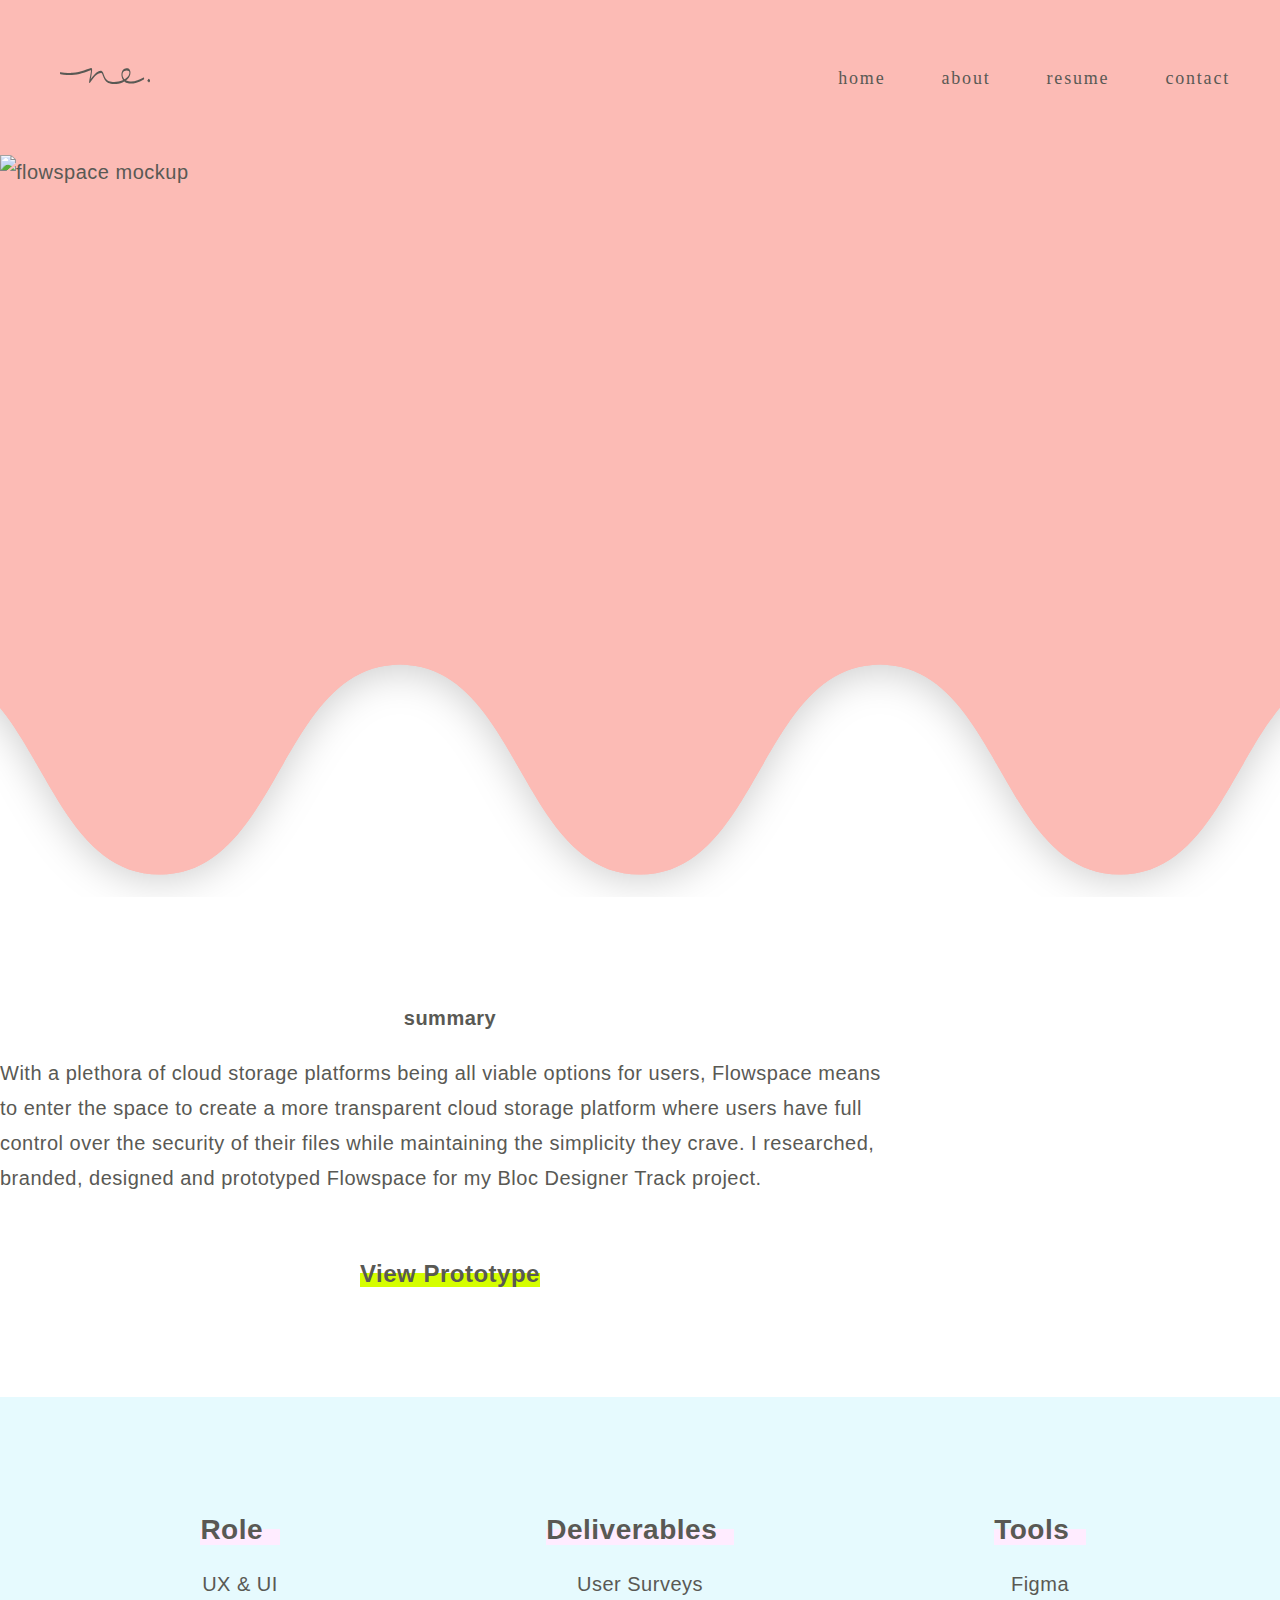
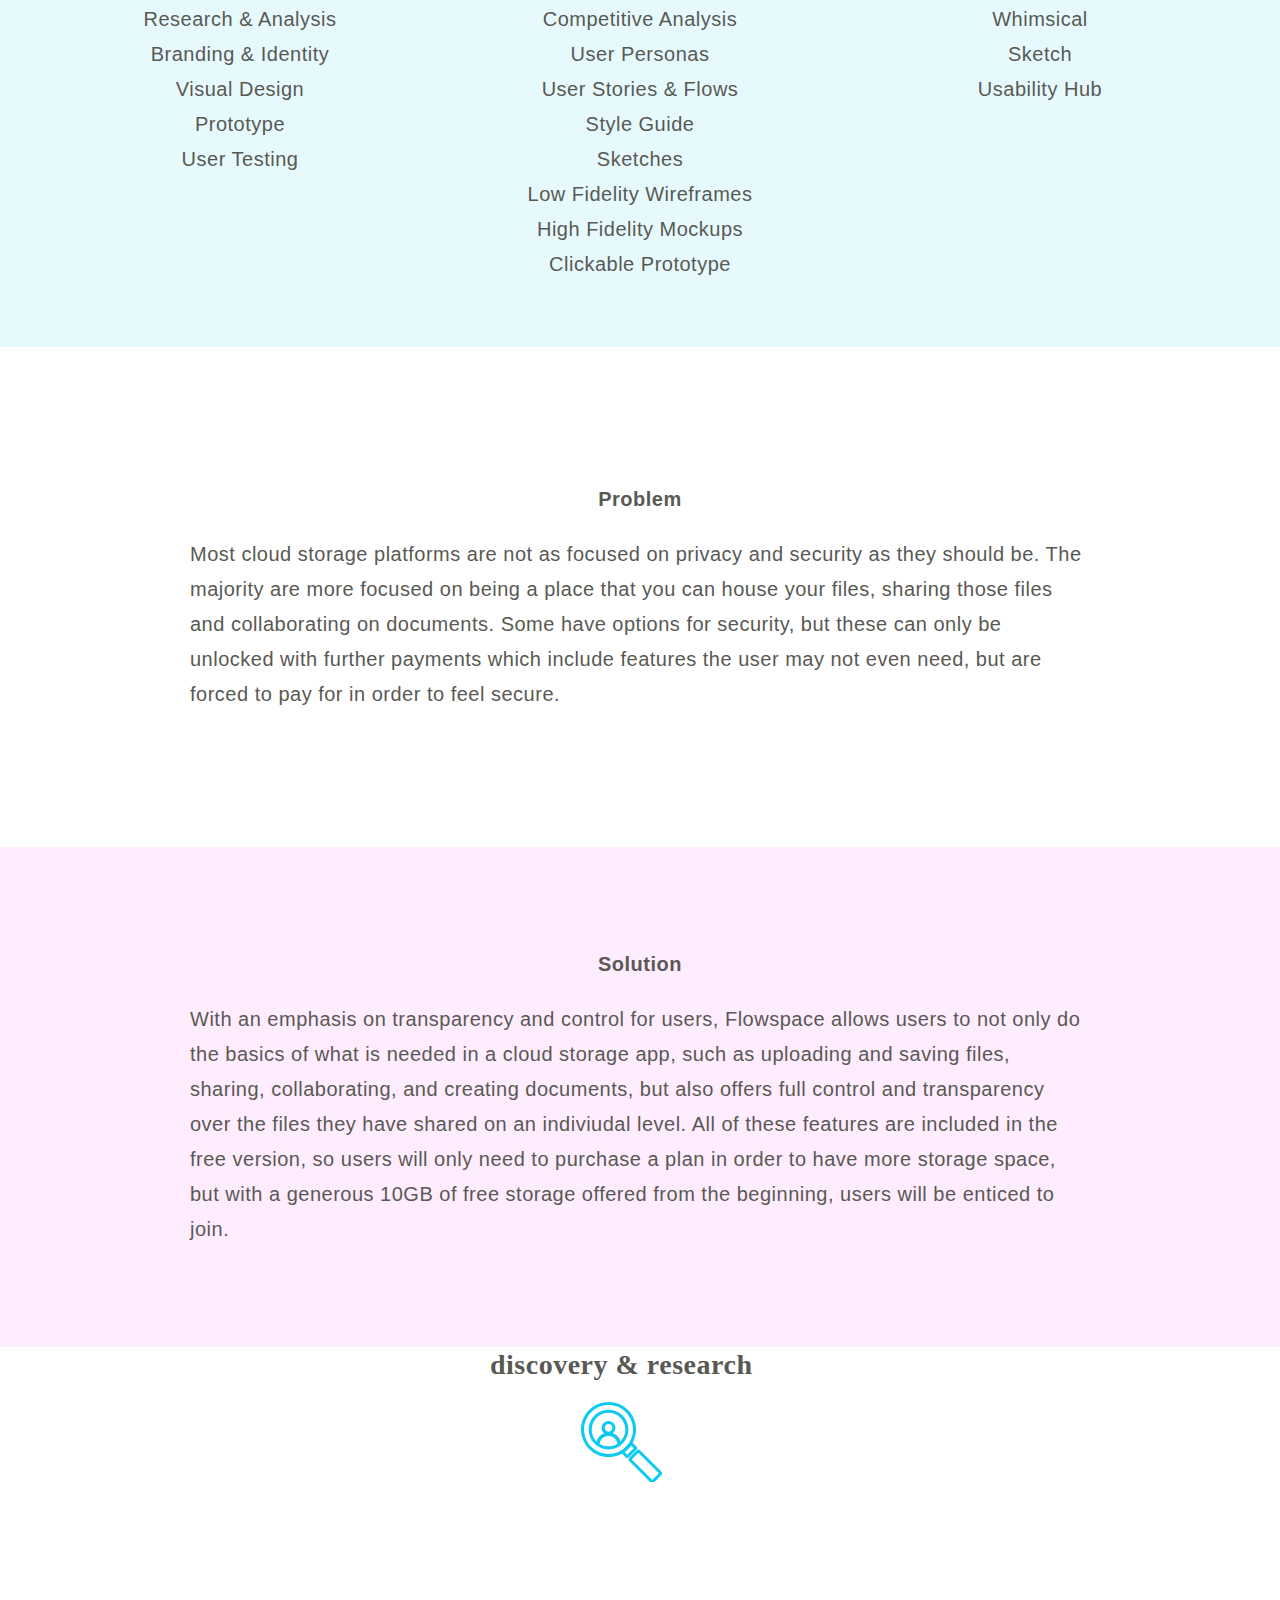
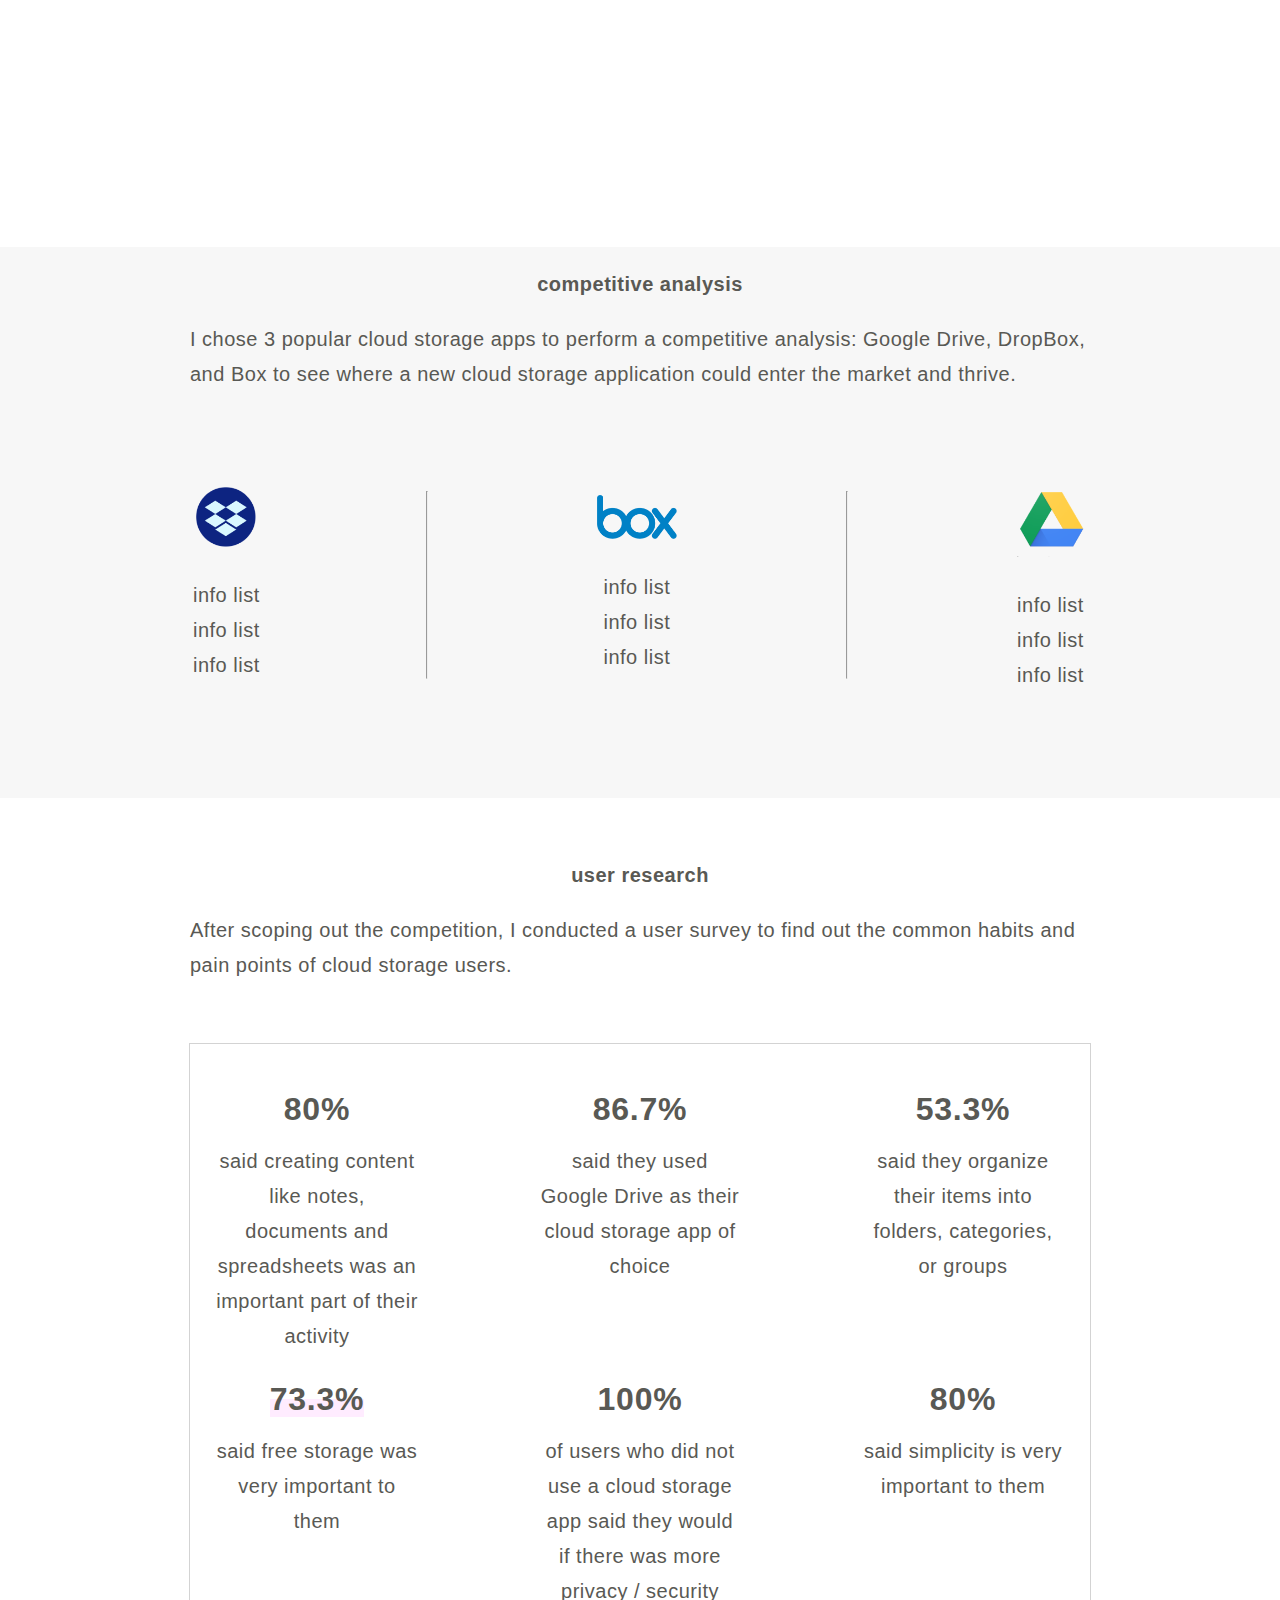
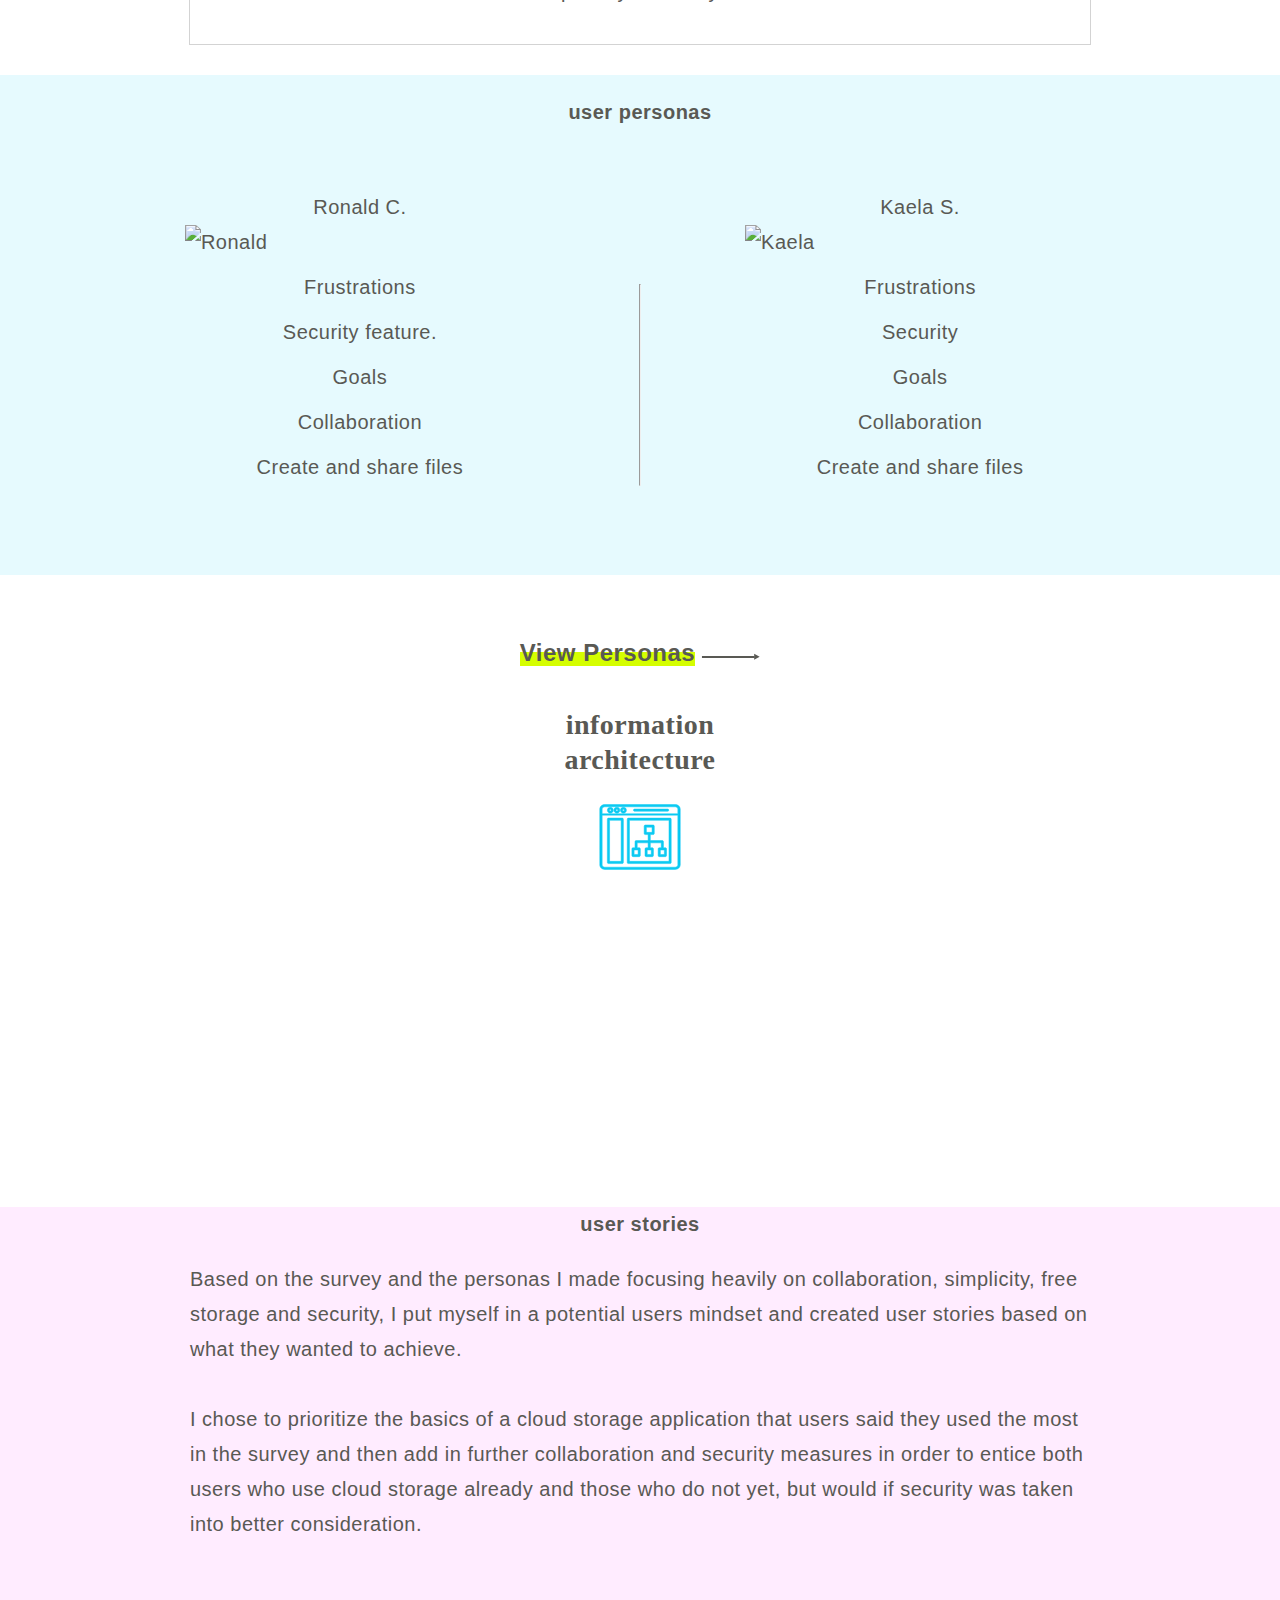
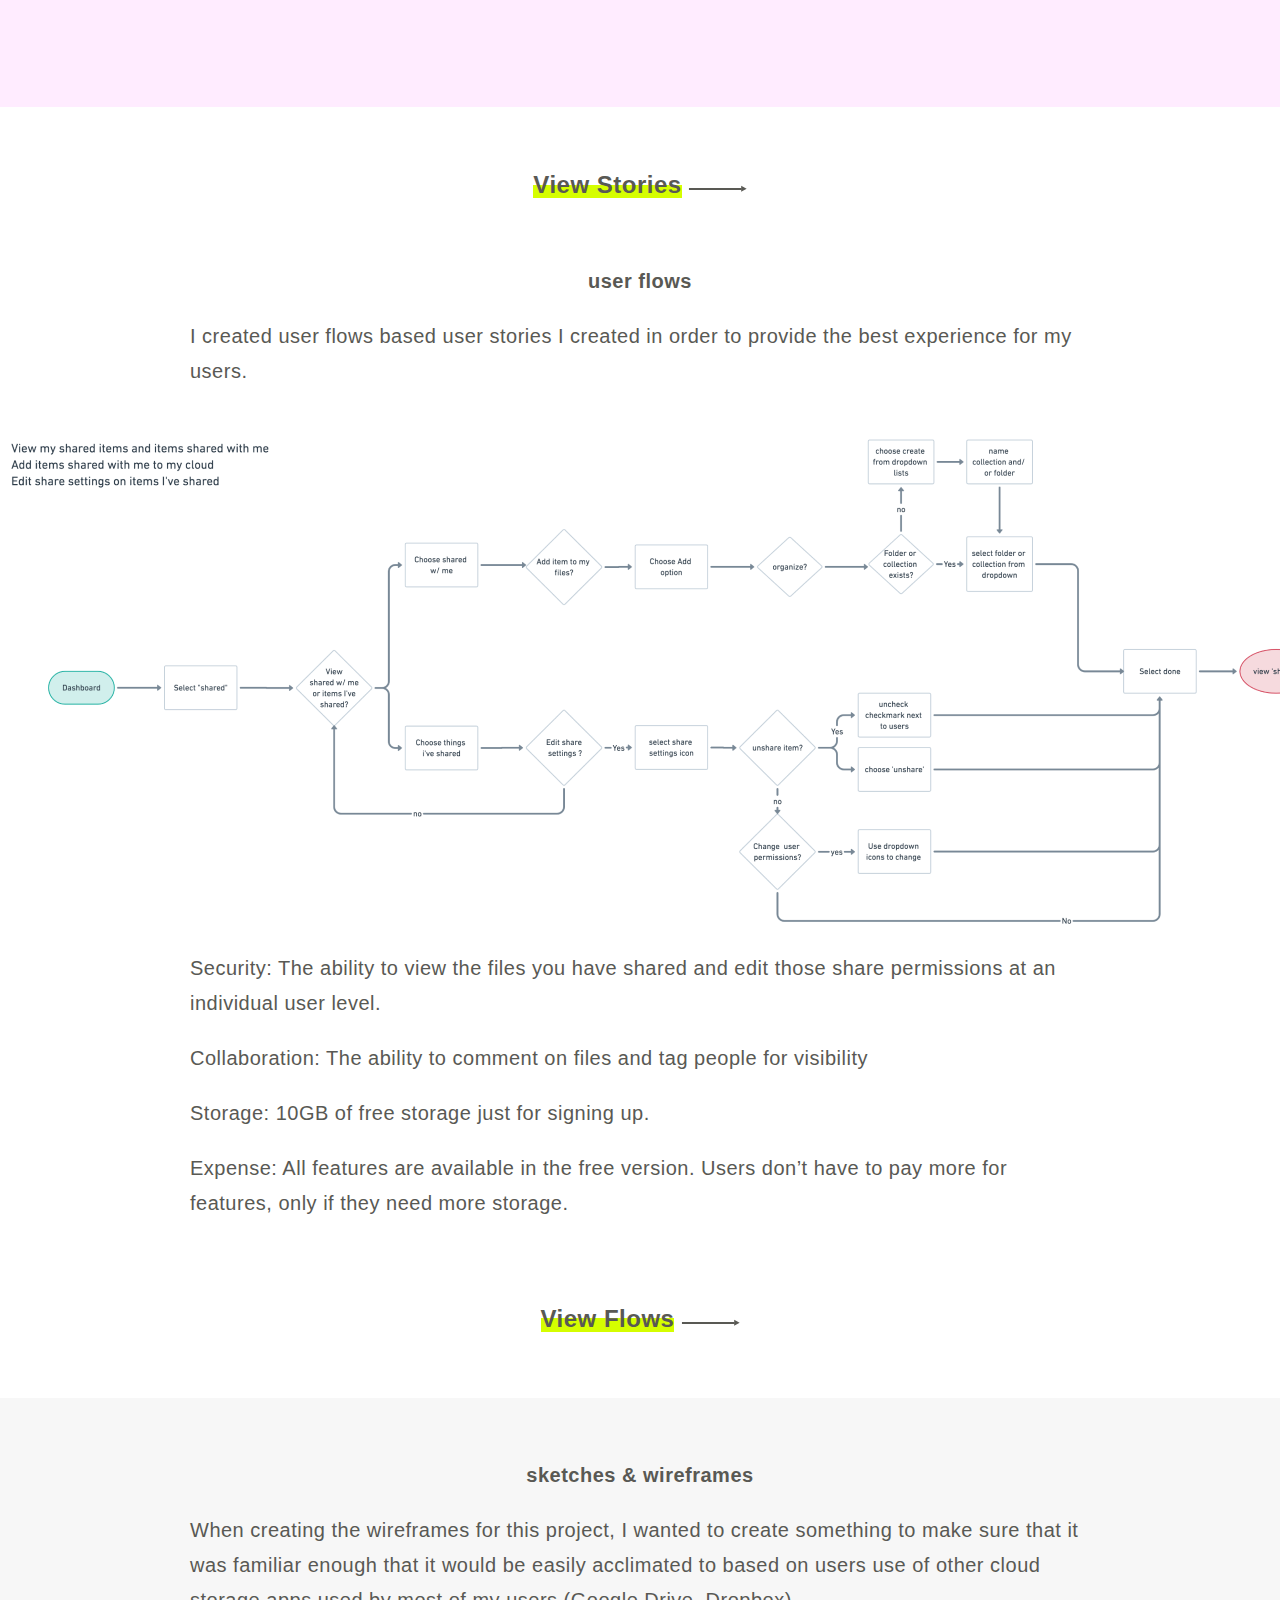
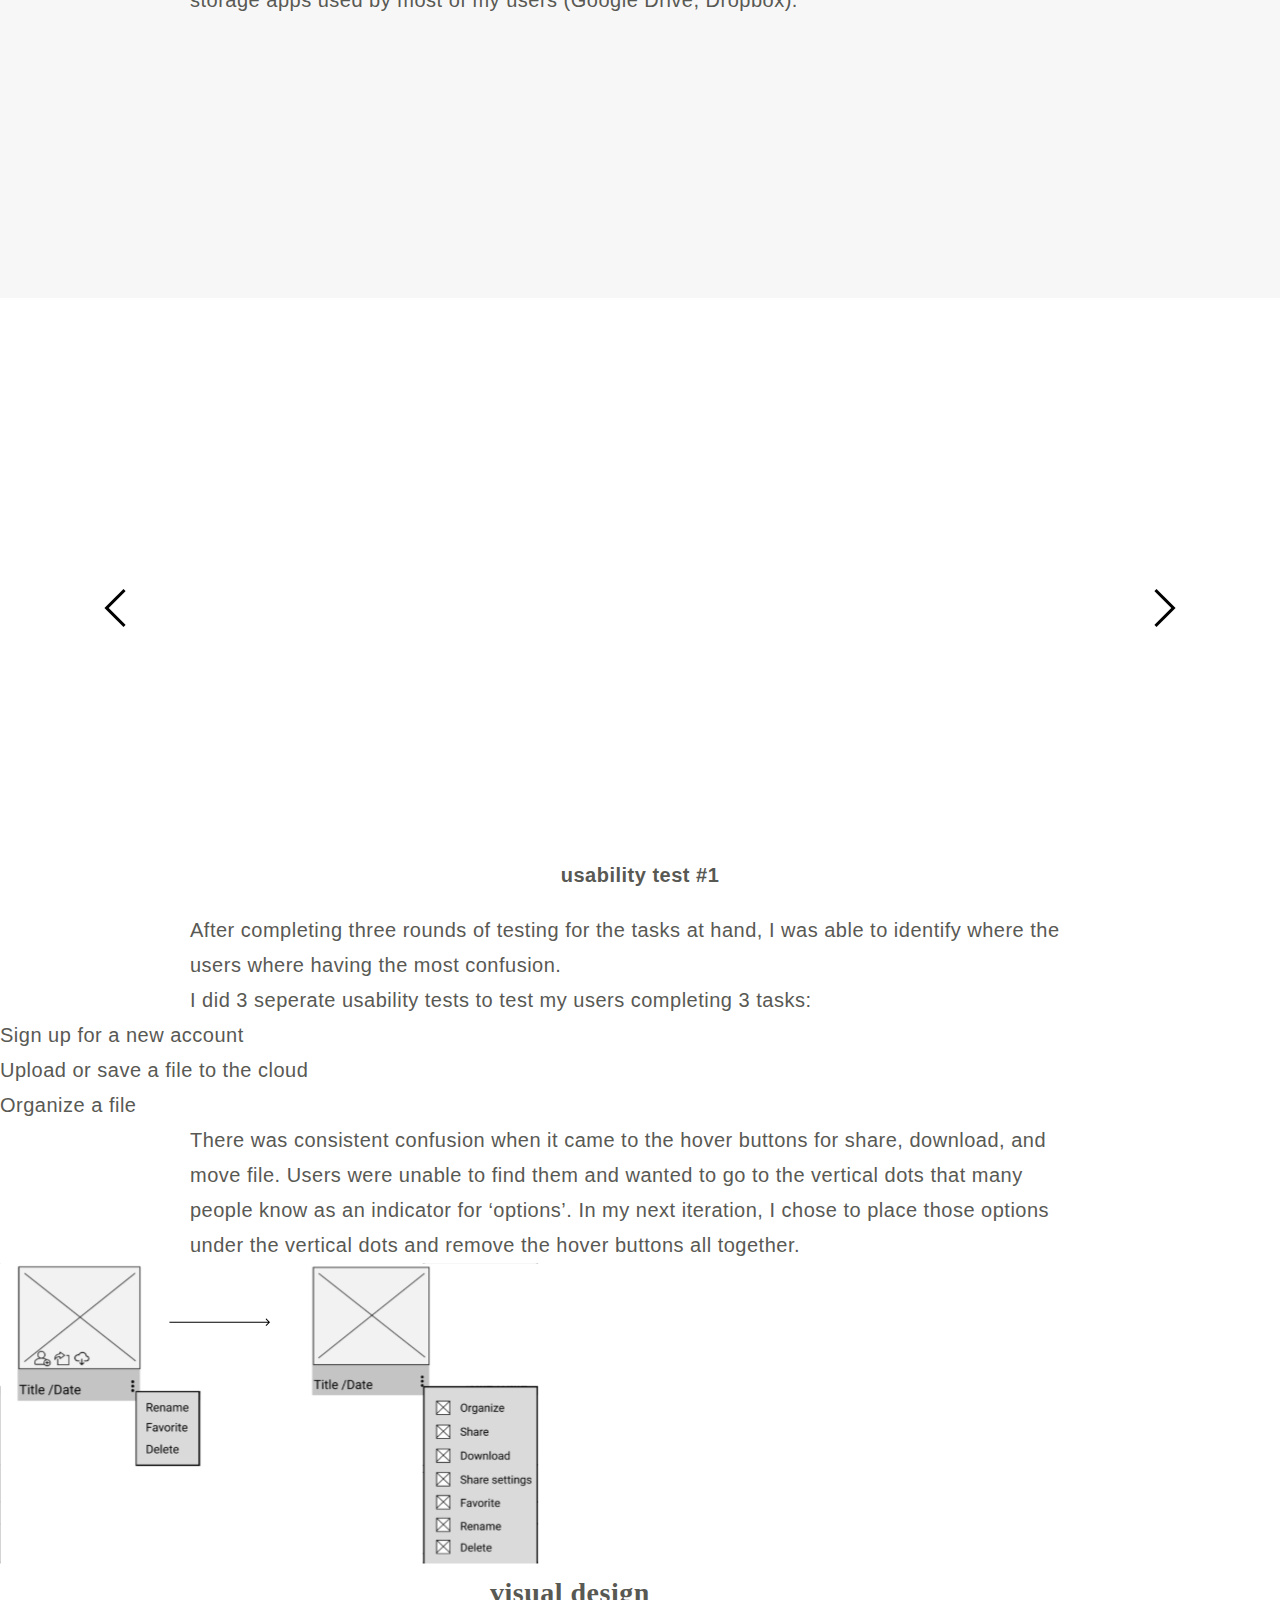
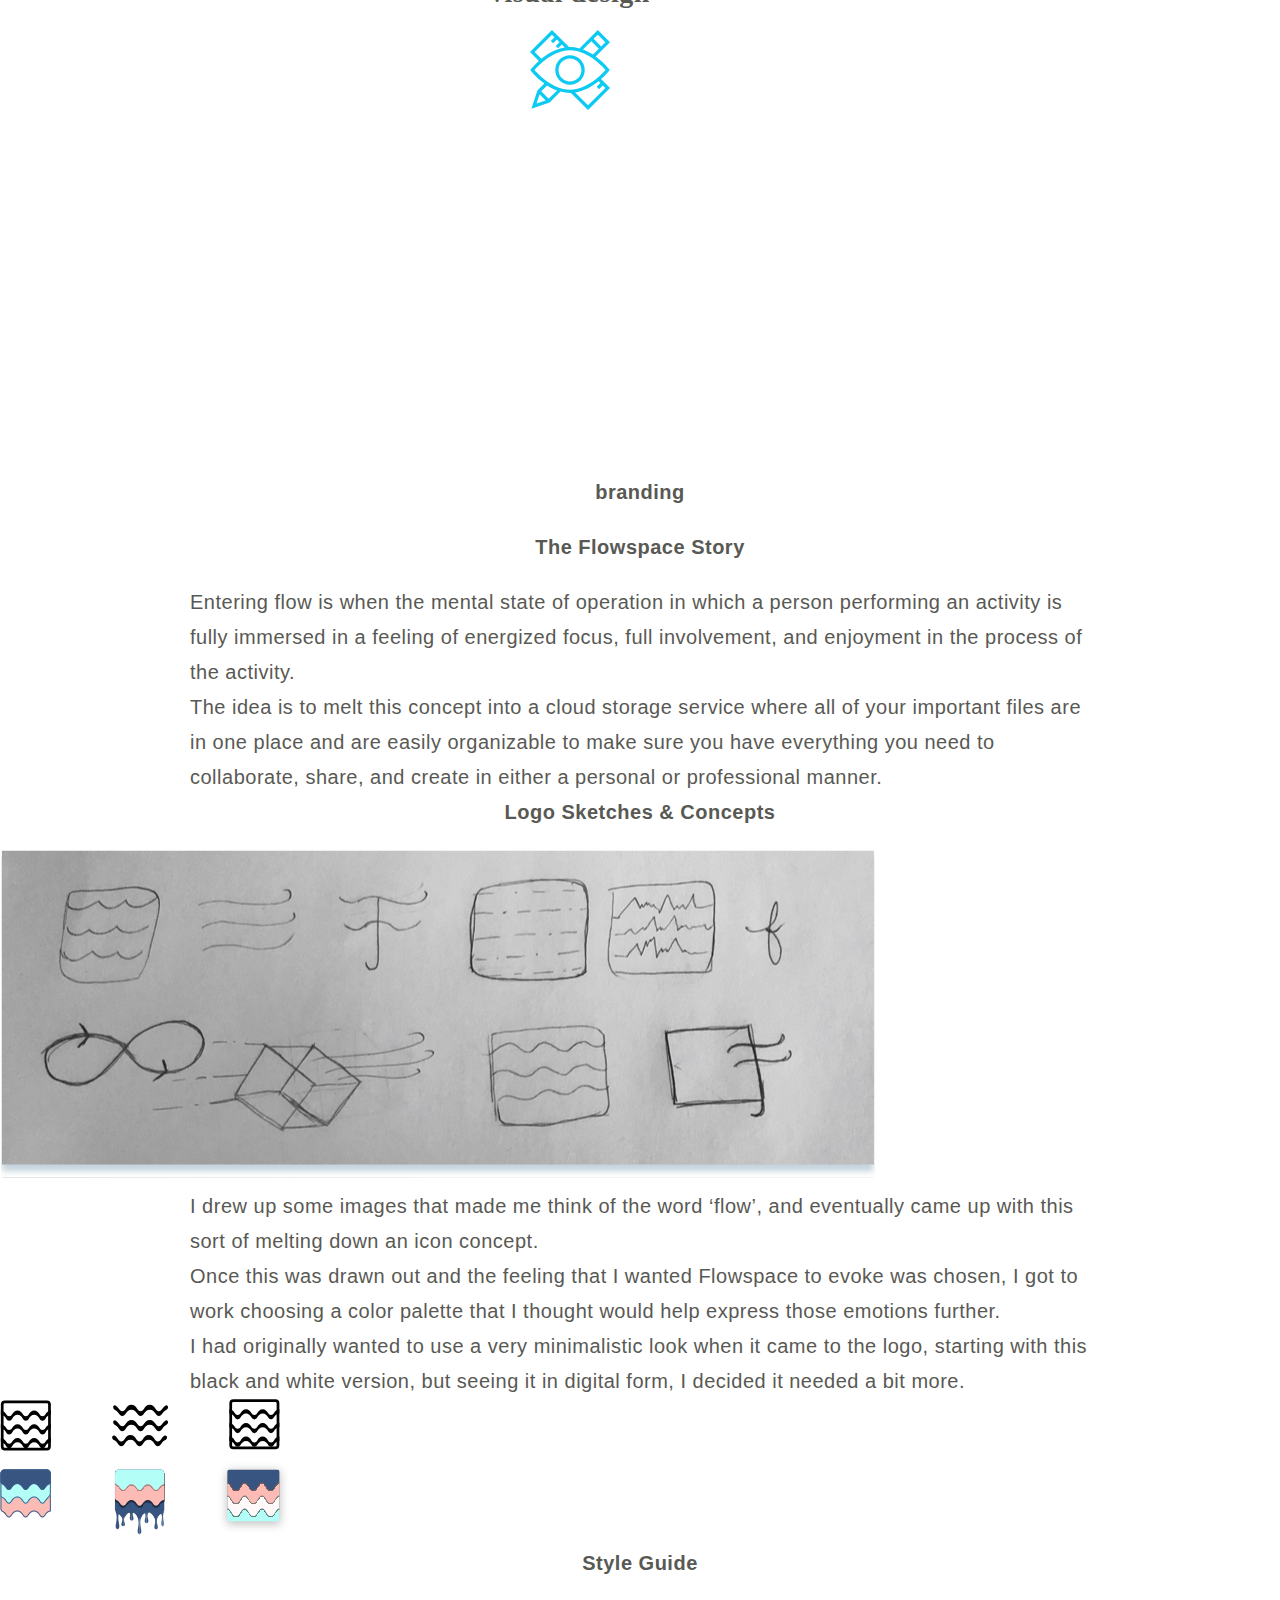
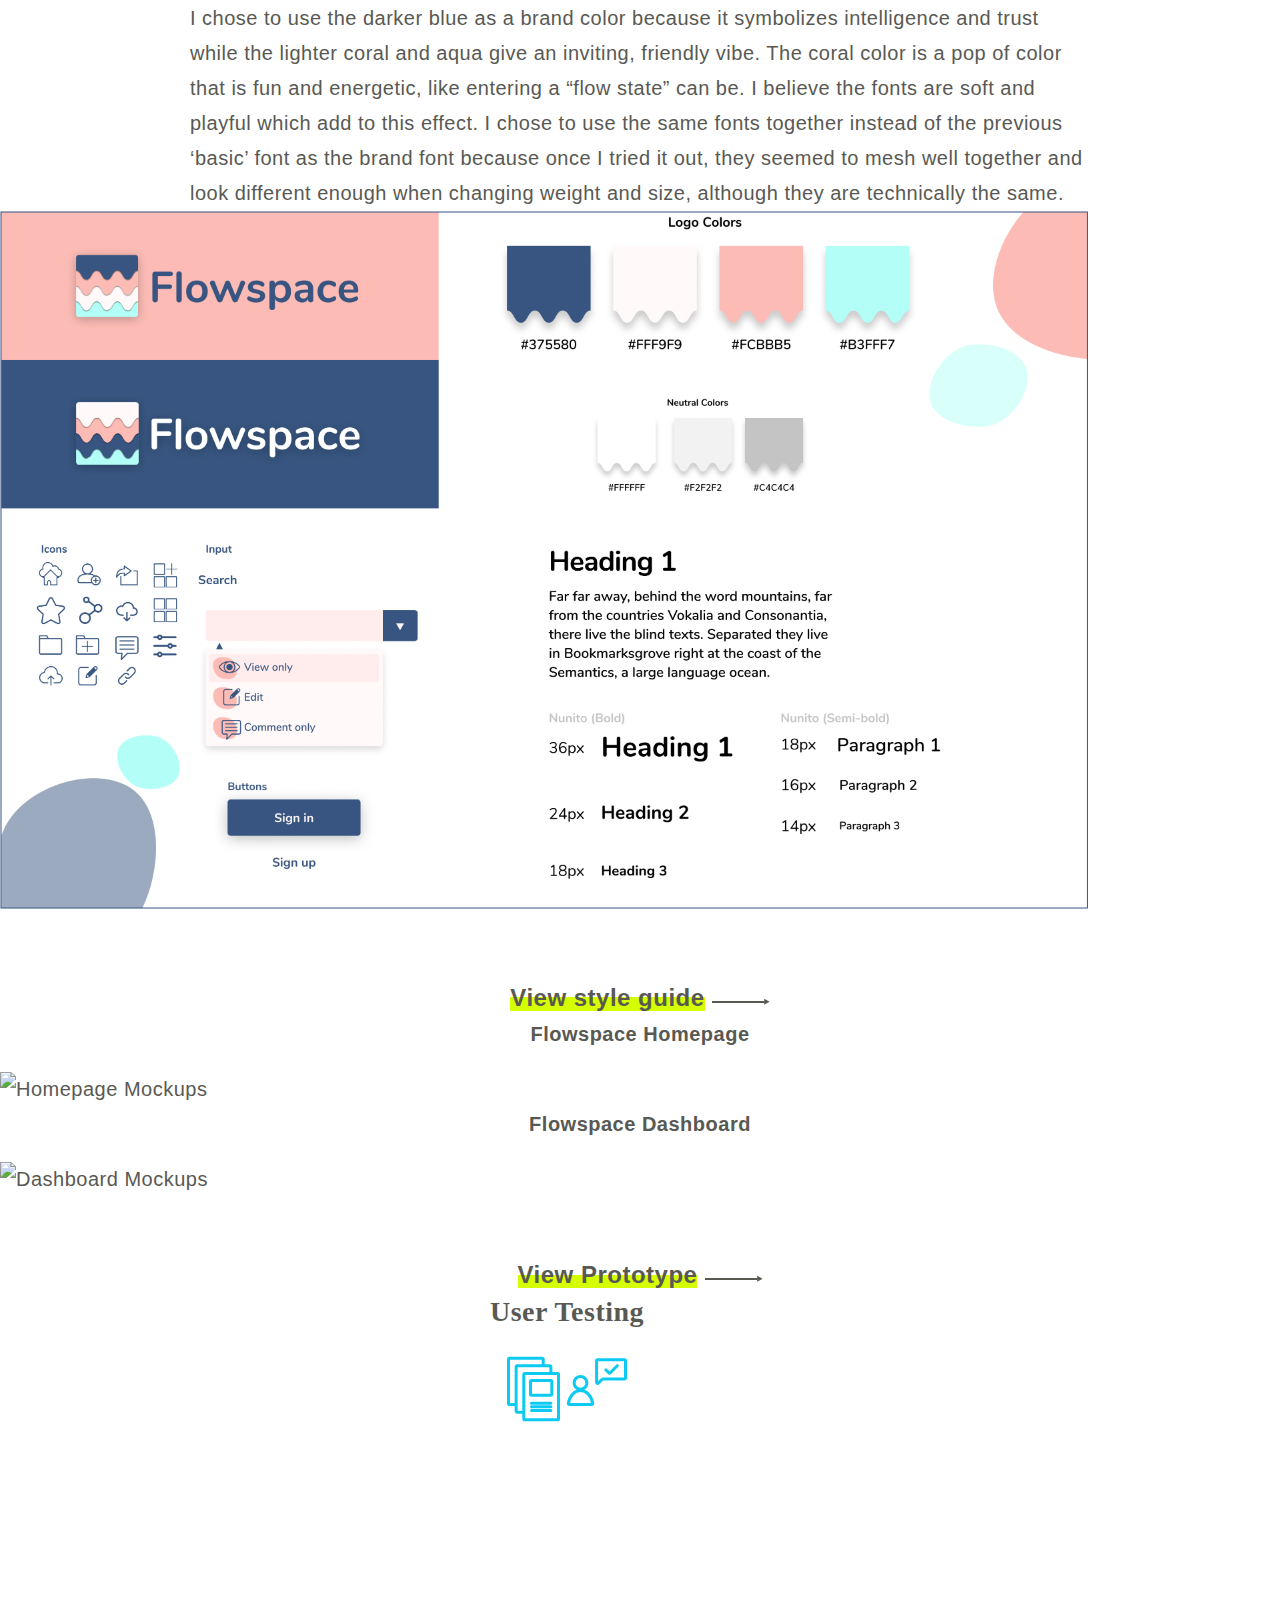
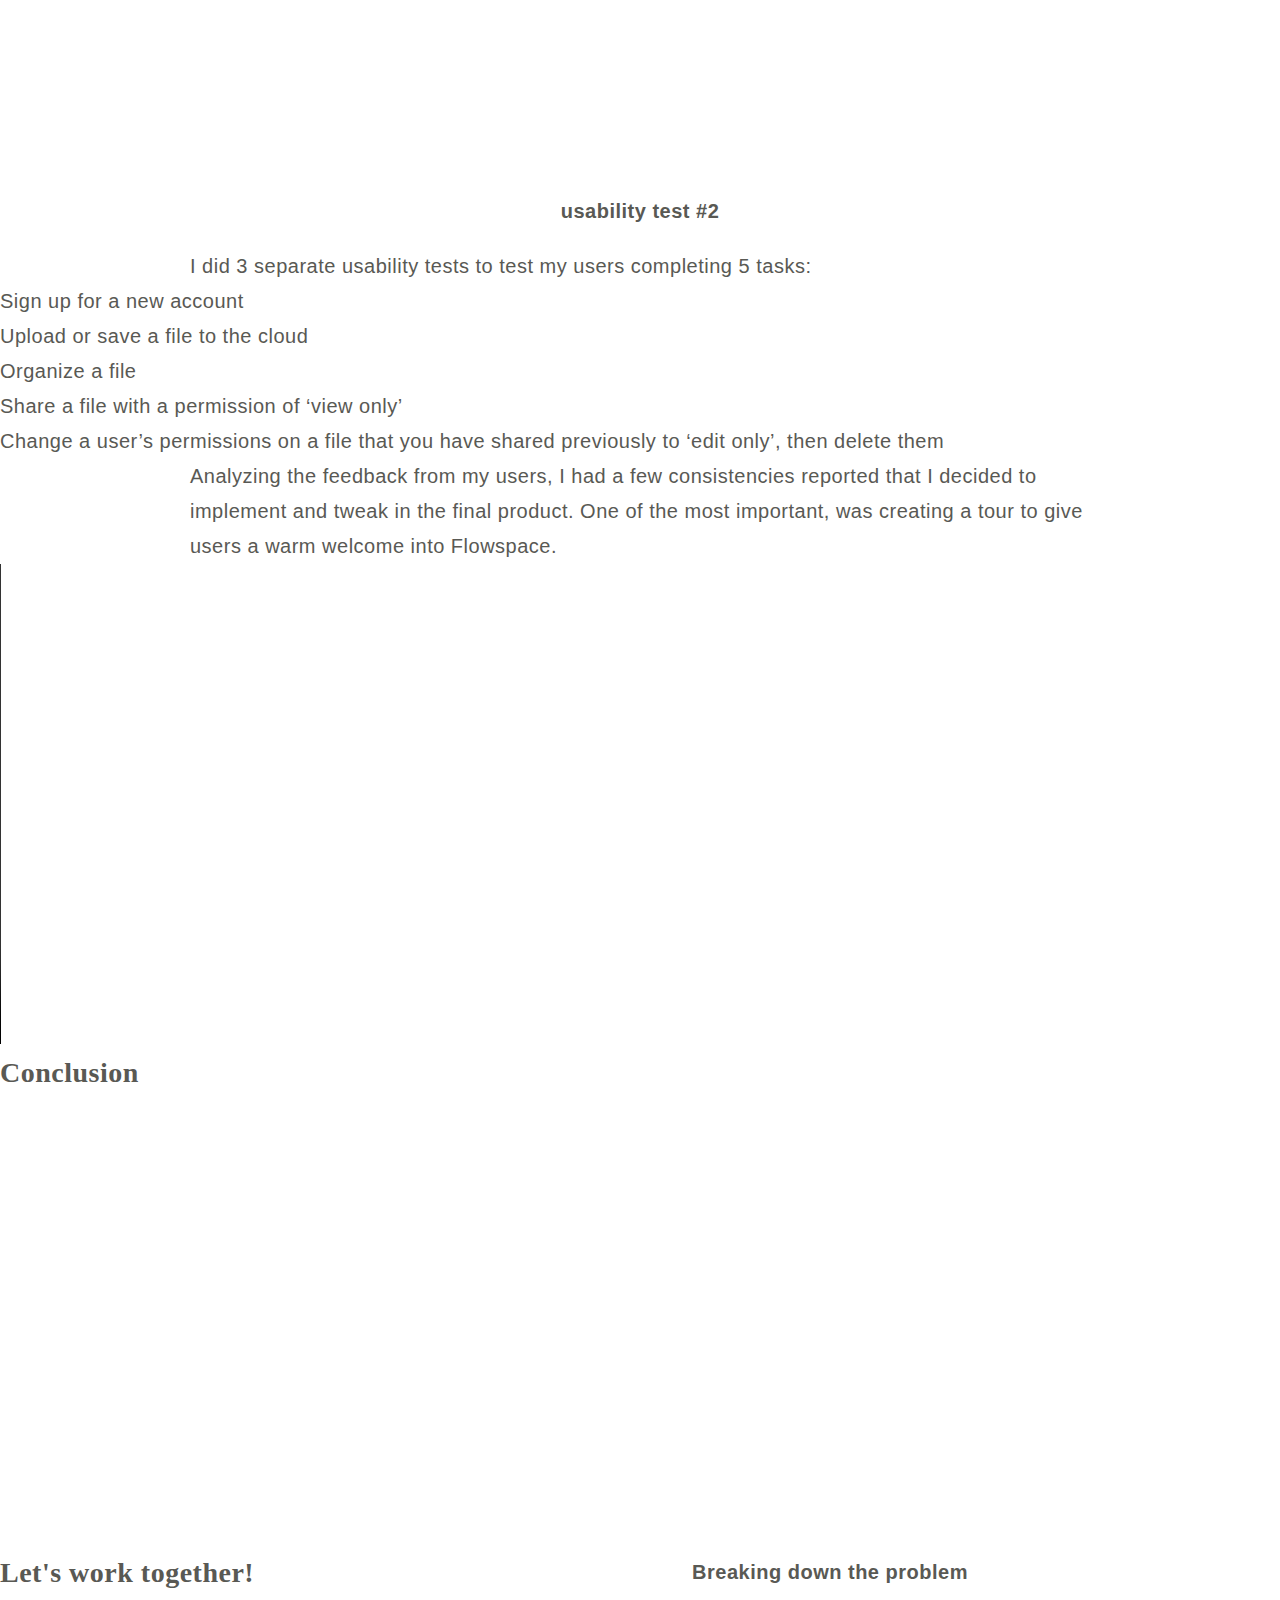
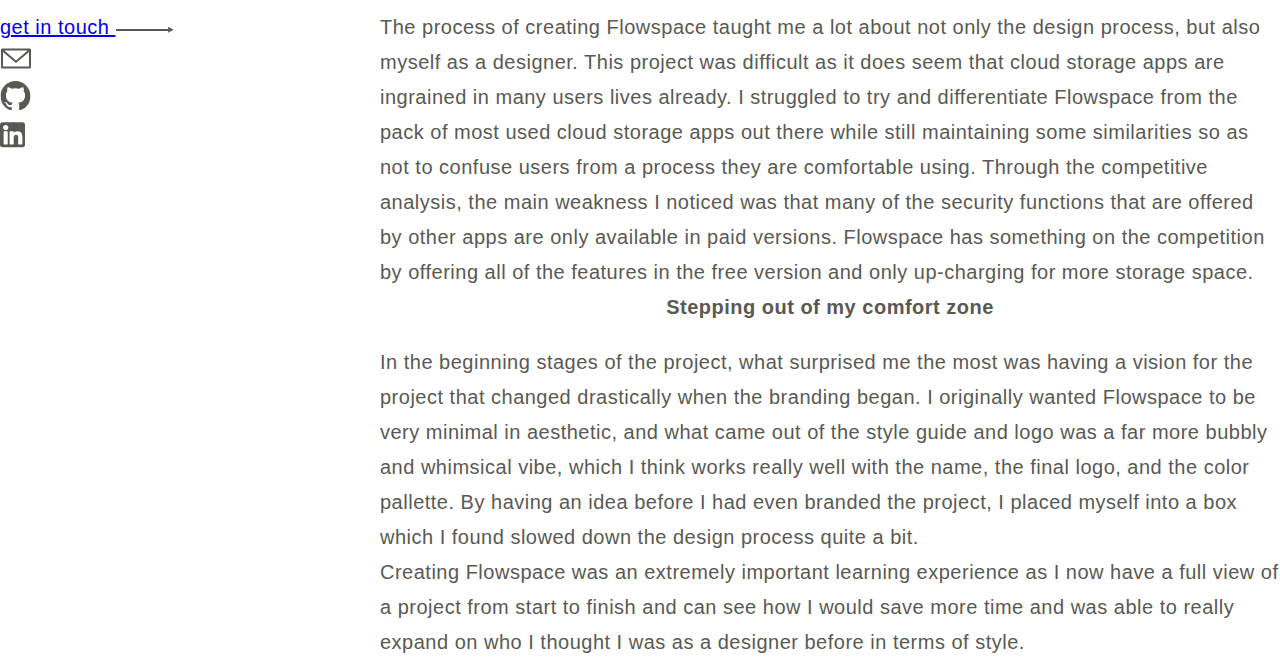
==== commit 0fe74105: "case study update" ====
--- a/project1.html
+++ b/project1.html
@@ -2,6 +2,8 @@
 <html lang="en">
   <head>
     <title>Flowspace Case Study</title>
+    <link rel="stylesheet" href="../CSS/reset.css">
+    <link rel="stylesheet" href="../CSS/project1.css">
   </head>
   <body>
     <!-- hero unit -->
@@ -16,7 +18,7 @@
               <nav>
                 <div class="nav-wrapper">
                   <ul>
-                    <li><a href="index.html"></a><span class="buttonhighlight">home</span></li>
+                    <li><a href="index.html">home</a></li>
                     <li><a href="about.html">about</a></li>
                     <li><a href="resume.pdf">resume</a></li>
                     <li><a href="contact.html">contact</a></li>
@@ -26,26 +28,32 @@
             </div>
           </div>
           </header>
-          <div class="project hero">
-            <img src="../images/flowspacemockup.svg" alt="flowspace mockup">
-            <div class="button">
-            <a href="https://www.figma.com/proto/nSRczBjdL1rIGC3aIa2fnl/Flowspace-Mockups?node-id=26%3A2&viewport=470%2C-104%2C0.018384581431746483&scaling=scale-down-width"><span class="buttonhighlight">View Prototype</span>
-              <img src="../images/sidearrow.svg" alt="buttonarrow">
-            </a>
-          </div>
+          <div class="projecthero">
+            <img class="flowspacemockup" src="../images/flowspacemockup.svg" alt="flowspace mockup">
         </div>
     </section>
+
+  <div class="wrapper">
 <section class="projectintro">
   <div class="project-containter">
+    <div class="summarytext">
+    <h3>summary</h3>
     <p> With a plethora of cloud storage platforms being all viable options for users, Flowspace means to enter the space to create a more transparent cloud storage platform where users have full control over the security of their files while maintaining the simplicity they crave. I researched, branded, designed and prototyped Flowspace for my Bloc Designer Track project.</p>
-  </div>
-  </section>
-</div>
+    <div class="button">
+    <a href="https://www.figma.com/proto/nSRczBjdL1rIGC3aIa2fnl/Flowspace-Mockups?node-id=26%3A2&viewport=470%2C-104%2C0.018384581431746483&scaling=scale-down-width"><span class="buttonhighlight">View Prototype</span>
+
+    </a>
+    </div>
+</div>
+  </div>
+  </section>
   <!--Roles/deliverables-->
 
 <section class="myroles">
+  <div class="rolescontainer">
   <div class="deliverable">
-    <h3>Role</h3>
+    <h3 class="rolelist"><span class="underline">Role&nbsp;&nbsp;</span>
+    </h3>
       <ul>
         <li>UX & UI</li>
         <li>Research & Analysis</li>
@@ -56,7 +64,8 @@
       </ul>
     </div>
       <div class="deliverable">
-        <h3>Deliverables</h3>
+        <h3 class="rolelist"><span class="underline">Deliverables&nbsp;&nbsp;</span>
+        </h3>
           <ul>
             <li>User Surveys</li>
             <li>Competitive Analysis</li>
@@ -70,50 +79,91 @@
           </ul>
       </div>
         <div class="deliverable">
-          <h3>Tools</h3>
+          <h3 class="rolelist"><span class="underline">Tools&nbsp;&nbsp;</span>
+          </h3>
             <ul>
               <li>Figma</li>
               <li>Whimsical</li>
-              <li>Sketches</li>
+              <li>Sketch</li>
               <li>Usability Hub</li>
             </ul>
+          </div>
         </div>
     </section>
     <!--Problem/Solution-->
-<section class="problemsolution">
+<section class="problem">
   <div class="problem-container">
+    <div class="solutiontext">
     <h3>Problem</h3>
       <p>Most cloud storage platforms are not as focused on privacy and security as they should be. The majority are more focused on being a place that you can house your files, sharing those files and collaborating on documents. Some have options for security, but these can only be unlocked with further payments which include features the user may not even need, but are forced to pay for in order to feel secure.</p>
     </div>
+  </div>
+</section>
+<section class="solution">
       <div class="solution-container">
+        <div class="solutiontext">
         <h3>Solution</h3>
           <p>With an emphasis on transparency and control for users, Flowspace allows users to not only do the basics of what is needed in a cloud storage app, such as uploading and saving files, sharing, collaborating, and creating documents, but also offers full control and transparency over the files they have shared on an indiviudal level. All of these features are included in the free version, so users will only need to purchase a plan in order to have more storage space, but with a generous 10GB of free storage offered from the beginning, users will be enticed to join.</p>
         </div>
+      </div>
       </section>
         <!--Discovery/research-->
-<section class="section">
-  <div class="centered">
-    <h1 class="casestudyheader">discovery & research</h1>
-      <img class=casestudyimage src="../images/research.svg" alt="Discovery & Research">
-  </div>
-</section>
+        <section class="section">
+          <div class="sectiontitle">
+          <div class="centered">
+            <h1 class="casestudyheader">discovery & research</h1>
+              <img class=casestudyimage src="../images/research.svg" alt="Discovery & Research">
+        </div>
+          </div>
+        </section>
+<div class="discovery">
+
   <!--competitive analysis-->
 <section class="competitive-analysis">
-  <div class="competitive-container">
-    <h3><span class="pinkunderline">competitive analysis</span></h3>
-      <p> I chose 3 popular cloud storage apps to perform a competitive analysis: Google Drive, DropBox, and Box to see where a new cloud storage application could enter the market and thrive. My findings indicated that there was a need for more control over sharing and security as they either were not available or only available on paid versions. Additionally, having something that is suited for both individuals and companies.</p>
-        <div class="competitionlogos">
-          <img src="../images/googledrive.png" alt="Google Drive">
-          <img src="../images/box.png" alt="box">
-          <img src="../images/dropbox.png" alt="Dropbox">
-        </div>
-      </div>
+  <div class="subtitle">
+  <h3>competitive analysis</h3>
+        <p> I chose 3 popular cloud storage apps to perform a competitive analysis: Google Drive, DropBox, and Box to see where a new cloud storage application could enter the market and thrive.</p>
+</div>
+<div class="competitive-container">
+  <div class="complist" id="dropbox">
+          <img src="../images/dropbox.png" alt="dropbox">
+              <ul>
+                  <li>info list</li>
+                  <li>info list</li>
+                  <li>info list</li>
+              </ul>
+          </div>
+
+            <hr>
+
+        <div class="complist" id="box">
+            <img src="../images/box.png" alt="box">
+                <ul>
+                    <li>info list</li>
+                    <li>info list</li>
+                    <li>info list</li>
+                </ul>
+            </div>
+
+              <hr>
+
+          <div class="complist" id="googledrive">
+              <img src="../images/googledrive.png" alt="googledrive">
+                  <ul>
+                      <li>info list</li>
+                      <li>info list</li>
+                      <li>info list</li>
+                  </ul>
+              </div>
+        </div>
     </section>
       <!--user research-->
-<section class="user Research">
-  <div class="user-research-container">
-    <h3><span class="pinkunderline">user research</span></h3>
-      <p> After scoping out the competition, I conducted a user survey to find out the common habits and pain points of cloud storage users.</p>
+<h3 class=user-research-title>user research</h3>
+<div class="intro">
+<p class=user-research-intro> After scoping out the competition, I conducted a user survey to find out the common habits and pain points of cloud storage users.</p>
+</div>
+<section id="user-research">
+  <div class="user-research-container-1">
         <div class="result">
           <h2 class=percentage>80%</h2>
             <p class=centeredresults>said creating content like notes, documents and spreadsheets was an important part of their activity</p>
@@ -126,104 +176,160 @@
               <h2 class=percentage>53.3%</h2>
                 <p class=centeredresults>said they organize their items into folders, categories, or groups</p>
             </div>
-              <div class="result">
-                <h2 class=percentage>73.3%</h2>
+          </div>
+          <div class="user-research-container-2">
+              <div class="result2">
+                <h2 class=percentage><span class=underline>73.3%</span></h2>
                   <p class=centeredresults>said free storage was very important to them</p>
               </div>
-                <div class="result">
+                <div class="result2">
                   <h2 class=percentage>100%</h2>
                     <p class=centeredresults>of users who did not use a cloud  storage app said they would if there was more privacy / security</p>
                 </div>
-                  <div class="result">
+                  <div class="result2">
                     <h2 class=percentage>80%</h2>
                       <p class=centeredresults> said simplicity is very important to them</p>
                   </div>
                 </div>
             </section>
 
-<section class="user personas">
-  <div class="user personas container">
-    <h3><span class="pinkunderline">user personas</span></h3>
-      <div class=persona1>
-        <h3 class=centered>Ronald C.</h3>
+  <section id="personas">
+    <h3 class="user-personas-title">user personas</h3>
+    <div class="personascontainer">
+      <div id="Ronald">
+        <h4>Ronald C.</h4>
           <img src="../images/ronaldc.svg" alt="Ronald">
-            <h3 class=centered>Goals</h3>
-              <p>Collaboration</p>
-              <p>Create and share files</p>
-            <h3 class=centered>Frustrations</h3>
-              <p>Security</p>
-          </div>
-        </div>
-    <div class="persona2">
-      <h3 class=centered>Kaela S.</h3>
+            <h4>Frustrations</h4>
+                <p>Security feature.</p>
+              <h4>Goals</h4>
+                <p>Collaboration</p>
+                <p>Create and share files</p>
+        </div>
+
+            <hr>
+
+    <div id="Kaela">
+      <h4>Kaela S.</h4>
         <img src="../images/kaelas.svg" alt="Kaela">
-          <h3 class=centered>Goals</h3>
-            <p>Collaboration</p>
-            <p>Create and share files</p>
-          <h3 class=centered>Frustrations</h3>
-            <p>Security</p>
-    </div>
-    <div class="button">
-      <a href="https://drive.google.com/file/d/1bfKbyXNFjrIQJokcmbPojVt7sAB9dQhr/view?usp=sharing"><span class="buttonhighlight">View Personas</span>
-        <img src="../images/sidearrow.svg" alt="buttonarrow">
-      </a>
-    </div>
+      <h4>Frustrations</h4>
+        <p>Security</p>
+      <h4>Goals</h4>
+        <p>Collaboration</p>
+        <p>Create and share files</p>
+    </div>
+</div>
+</section>
+<div class="button">
+  <a href="https://drive.google.com/file/d/1bfKbyXNFjrIQJokcmbPojVt7sAB9dQhr/view?usp=sharing"><span class="buttonhighlight">View Personas</span>
+    <img src="../images/sidearrow.svg" alt="buttonarrow">
+  </a>
+</div>
+<br>
   </section>
       <!--Information Architecture-->
 <section class="section">
+    <div class="sectiontitle">
   <div class="centered">
     <h1 class="casestudyheader">information architecture</h1>
       <img class=casestudyimage src="../images/IA.svg" alt="Information Architecture">
-  </div>
-</section>
-<section class="userflows">
-  <div class="userflow explain">
-    <p> Based on the survey and the personas I made focusing heavily on collaboration, simplicity, free storage and security, I put myself in a potential users mindset and created user stories based on what they wanted to achieve. I chose to prioritize the basics of a cloud storage application that users said they used the most in the survey and then add in further collaboration and security measures in order to entice both users who use cloud storage already and those who do not yet, but would if security was taken into better consideration.</p>
-  </div>
-    <div class="userflow breakdown">
-      <p>Security: The ability to view the files you have shared and edit those share permissions at an individual user level.<br>Collaboration: The ability to comment on files and tag people for visibility<br>Storage: 10GB of free storage just for signing up.<br>Expense: All features are available in the free version. Users don’t have to pay more for features, only if they need more storage.</p>
+</div>
+  </div>
+</section>
+
+
+<section class="userstories">
+    <div class="userstory-explain">
+  <h3 class="user-stories-title">user stories</h3>
+    <p> Based on the survey and the personas I made focusing heavily on collaboration, simplicity, free storage and security, I put myself in a potential users mindset and created user stories based on what they wanted to achieve.<br><br> I chose to prioritize the basics of a cloud storage application that users said they used the most in the survey and then add in further collaboration and security measures in order to entice both users who use cloud storage already and those who do not yet, but would if security was taken into better consideration.</p>
+  </div>
+  </section>
+
+  <div class="button">
+    <a href="https://whimsical.com/YK2dbDoAyvMwLvEDd1xdZZ"><span class="buttonhighlight">View Stories</span>
+      <img src="../images/sidearrow.svg" alt="buttonarrow">
+    </a>
+  </div>
+
+  <section class="userflows">
+        <div class="userflow-explain">
+    <h3 class="user-flows-title">user flows</h3>
+
+      <p> I created user flows based user stories I created in order to provide the best experience for my users.</p>
     </div>
     <div class="userflowimage">
       <img src="../images/userflows.png" alt="User Flow">
     </div>
-    <div class="button">
-      <a href="https://whimsical.com/YK2dbDoAyvMwLvEDd1xdZZ"><span class="buttonhighlight">View Flows</span>
-        <img src="../images/sidearrow.svg" alt="buttonarrow">
-      </a>
-    </div>
-  </section>
+      <div class="userflow-breakdown">
+        <ul>
+          <li>Security: The ability to view the files you have shared and edit those share permissions at an individual user level.</li>
+          <li>Collaboration: The ability to comment on files and tag people for visibility</li>
+          <li>Storage: 10GB of free storage just for signing up.</li>
+          <li>Expense: All features are available in the free version. Users don’t have to pay more for features, only if they need more storage.</li>
+        </ul>
+      </div>
+    </div>
+      <div class="button">
+        <a href="https://whimsical.com/YK2dbDoAyvMwLvEDd1xdZZ"><span class="buttonhighlight">View Flows</span>
+          <img src="../images/sidearrow.svg" alt="buttonarrow">
+        </a>
+      </div>
+    </section>
+
+
+
   <section class="wireframes">
+    <div class="wireframe-explain">
     <div class="sketchesandwireframes">
       <h3><span class="pinkunderline">sketches & wireframes</span></h3>
-        <p>When creating the wireframes for this project,  I wanted to create something to make sure that it was familiar enough that it would be easily acclimated to based on users use of other cloud storage apps used by most of my users (Google Drive, Dropbox).</p>
-          <img src="../images/wireframesketches.svg" alt="wireframe sketches">
-    </div>
-  </section>
-<section class="usability test1">
-  <div class="container usability test1">
-    <h3><span class="pinkunderline">usability test #1</span></h3>
+        <p class="intro">When creating the wireframes for this project,  I wanted to create something to make sure that it was familiar enough that it would be easily acclimated to based on users use of other cloud storage apps used by most of my users (Google Drive, Dropbox).</p>
+    </div>
+  </div>
+        <div class="carousel-wrapper">
+        <span id="item-1"></span>
+        <span id="item-2"></span>
+        <div class="carousel-item item-1">
+          <a class="arrow arrow-prev" href="#item-2"></a>
+          <a class="arrow arrow-next" href="#item-2"></a>
+        </div>
+
+        <div class="carousel-item item-2">
+          <a class="arrow arrow-prev" href="#item-1"></a>
+          <a class="arrow arrow-next" href="#item-1"></a>
+        </div>
+      </div>
+  </section>
+
+<section class="usability-test1">
+    <div class="test-explain">
+      <div class="test-container">
+        <h3><span class="pinkunderline">usability test #1</span></h3>
+          <p class=intro>After completing three rounds of testing for the tasks at hand, I was able to identify where the users where having the most confusion.</p>
+    </div>
+  </div>
+  <div class="usability-list">
       <p>I did 3 seperate usability tests to test my users completing 3 tasks:</p>
         <ol>
           <li>Sign up for a new account</li>
           <li>Upload or save a file to the cloud</li>
           <li>Organize a file</li>
         </ol>
-          <p>After completing three rounds of testing for the tasks at hand, I was able to identify where the users where having the most confusion.</p>
-  </div>
-    <div class="container usability test1 analysis">
+      </div>
+    <div class="usability-analysis">
       <p>There was consistent confusion when it came to the hover buttons for share, download, and move file. Users were unable to find them and wanted to go to the vertical dots that many people know as an indicator for ‘options’. In my next iteration, I chose to place those options under the vertical dots and remove the hover buttons all together.</p>
         <img src="../images/wireframeupdate.svg" alt="Wireframe update">
    </div>
 </section>
   <!--Visual Design-->
   <section class="section">
+    <div class="sectiontitle">
     <div class="centered">
       <h1 class="casestudyheader">visual design</h1>
         <img class=casestudyimage src="../images/visualdesign.svg" alt="Visual Design">
     </div>
+    </div>
   </section>
     <section class="branding">
-      <div class="container branding">
+      <div class="branding-container">
         <h3><span class="pinkunderline">branding</span></h3>
         <h3 class="subtitle">The Flowspace Story</h3>
           <p>Entering flow is when  the mental state of operation in which a person performing an activity is fully immersed in a feeling of energized focus, full involvement, and enjoyment in the process of the activity.</p>
@@ -248,7 +354,7 @@
           </div>
   </section>
 <section class="hifi">
-  <div class="container hifi">
+  <div class="hifi-container">
     <h3 class="subtitle">Flowspace Homepage</h3>
       <img src="../images/flowspacemockupshome.svg" alt="Homepage Mockups">
         <h3 class="subtitle">Flowspace Dashboard</h3>
@@ -262,11 +368,14 @@
 </section>
   <!--User testing-->
 <section class="section">
+      <div class="sectiontitle">
   <div class="centered">
     <h1 class="casestudyheader">User Testing</h1>
       <img class=casestudyimage src="../images/testing.svg" alt="User Testing">
-  </div>
-</section>
+    </div>
+  </div>
+</section>
+
 <section class="usability-test2">
   <div class="container-usability-test2">
     <h3><span class="pinkunderline">usability test #2</span></h3>
@@ -317,6 +426,7 @@
         <li> <a href="www.linkedin.com/in/nikkiefstathiou"><img src="../images/linkedin.svg" alt="linkedin"></a></li>
       </ul>
 </footer>
-
+</div>
+<script src="slider.js"></script>
   </body>
 </html>
--- a/CSS/project1.css
+++ b/CSS/project1.css
@@ -0,0 +1,583 @@
+html, body { height: 100%; }
+body {
+  overflow-x:hidden;
+}
+
+
+
+body{
+  font-family: 'open sans', Arial, Helvetica, sans-serif;
+  font-size: 20px;
+  font-weight: 350;
+  color: #595954;
+  line-height: 35px;
+
+  letter-spacing: .025em;
+}
+
+h1 {
+  font-size: 28px;
+  font-family: raleway;
+  font-weight: bold;
+  color: #595954;
+  padding-bottom: 20px;
+}
+
+h3 {
+  font-weight: bold;
+  padding-bottom: 20px;
+  text-align: center;
+}
+
+h2 {
+  font-weight: 600;
+  font-size: 30px;
+  color: #595954;
+  line-height: 10px;
+  letter-spacing: .025em;
+  padding-bottom: 20px;
+  text-align: left;
+}
+
+p {
+  width: 900px;
+  margin: auto;
+}
+
+.navigation {
+  float: right;
+  padding-right: 50px;
+
+}
+
+header {
+padding-left: 60px;
+padding-top: 60px;
+padding-bottom: 60px;
+
+}
+
+.hero {
+  background-image: url(../images/wave.svg);
+  background-repeat: no-repeat;
+  background-position: center;
+  background-size: auto;
+  height: 897.09px;
+  left: 0px;
+  right: 0px;
+  top: 0px;
+}
+
+.nav-wrapper ul li {
+  display: inline-block;
+  padding-left: 50px;
+}
+
+nav ul li a {
+  text-decoration: none;
+  color: #595954;
+}
+
+.nav-wrapper ul li {
+  font-size: 18px;
+  letter-spacing: 10%;
+  font-family: Roboto;
+  font-style: normal;
+  font-weight: 400;
+  letter-spacing: 0.1em;
+  text-decoration: none;
+}
+
+.container {
+  display: inline-block;
+  float: right;
+}
+
+
+/** HERO Content **/
+
+img.flowspacemockup {
+    display: flex;
+    margin: auto;
+    padding-top: 0px;
+}
+
+
+.button a {
+  color: #595954;
+  font-weight: bold;
+  text-decoration: none;
+  position: relative;
+}
+
+.button {
+  padding-top: 60px;
+  text-align: center;
+}
+
+.buttonarrow {
+  padding-left: 17px;
+}
+
+.buttonhighlight {
+  font-size: 24px;
+  background: linear-gradient(180deg,rgba(0,0,0,0) 50%, #D5FE00 50%);
+}
+
+.buttonhighlight:hover{
+  background: linear-gradient(180deg,rgba(0,0,0,0) 50%, #FFECFF 50%);
+}
+
+/** Intro **/
+
+
+.projectintro {
+  width: 100%;
+  height: 500px;
+}
+
+.project-container{
+  margin: auto;
+  width: 700px;
+}
+
+.summarytext {
+  height: 500px;
+  display: table-cell;
+  vertical-align: middle;
+}
+
+.summary {
+  background: linear-gradient(180deg,rgba(0,0,0,0) 50%, #FFECFF 50%);
+}
+
+/**Deliverables**/
+
+.myroles {
+  width: 100%;
+  height: 550px;
+  background-color: rgba(12, 202, 242, 0.10);
+  text-align: left;
+}
+
+.rolescontainer .deliverable {
+    text-align: center;
+    margin: auto;
+    text-align: center;
+}
+
+.rolescontainer {
+  display: flex;
+  width: 1200px;
+  margin: auto;
+  height: 600px;
+}
+
+.deliverable {
+  flex: 1;
+  width: 203px;
+  height: 370px;
+}
+
+.underline {
+  background: linear-gradient(180deg,rgba(0,0,0,0) 50%, #FFECFF 50%);
+}
+
+.rolelist {
+  text-align: center;
+  font-size: 28px;
+}
+
+/** Problem Solution **/
+
+.problem-container {
+  margin: auto;
+  width: 900px;
+}
+
+.problem {
+  width: 100%;
+  height: 500px;
+}
+
+.problemtext {
+  height: 500px;
+  position: relative;
+}
+
+.solution-container {
+  width: 900px;
+  margin: auto;
+}
+
+.solutiontext {
+  display: table-cell;
+  vertical-align: middle;
+  height: 500px;
+}
+
+
+.solution {
+  width: 100%;
+  height: 500px;
+  background-color: #FFECFF;
+}
+
+/**discovery and research**/
+
+
+
+.section {
+  width: 100%;
+  height: 500px;
+}
+
+.sectiontitle {
+  margin: auto;
+  text-align: center;
+  width: 300px;
+  position: relative;
+}
+
+.centered {
+  display: table-cell;
+  vertical-align: middle;
+  margin:auto;
+  width: 100%;
+}
+
+
+/**competitive analysis**/
+
+
+.competitive-analysis hr {
+      width: .1px;
+      height:186px;
+      margin:8%;
+      background-color:#D2D2D2;
+
+  }
+
+  .competitive-analysis img {
+      padding-right:70px;
+      padding-left: 70px;
+      padding-bottom: 20px;
+
+  }
+
+  .complist {
+      padding-left:0px;
+      padding-right:0px;
+      text-align: center;
+  }
+
+
+  #dropbox img {
+      width: 60px;
+  }
+
+  #googledrive img {
+      height: 80px;
+  }
+
+  #box img {
+      width: 80px;
+  }
+
+
+  .competitive-analysis .competitive-container {
+      display:flex;
+      align-items: center;
+      justify-content:center;
+  }
+
+.competitive-container {
+  margin: auto;
+}
+
+.competitive-analysis {
+  background-color: #f7f7f7;
+  padding: 20px;
+}
+
+.subtitle {
+  width: 900px;
+  margin: auto;
+}
+
+/** results **/
+
+.user-research-title {
+  padding-top: 60px;
+  text-align: center;
+}
+
+.user-research-intro {
+  padding-bottom: 60px;
+}
+
+#user-research {
+  width: 900px;
+  height: 600px;
+  border: 1px solid lightgrey;
+  margin: auto;
+}
+
+#user-research .result {
+    padding-top: 60px;
+    text-align: center;
+
+}
+
+.user-research-container-1 {
+  display: flex;
+  justify-content: center;
+}
+
+
+.result {
+  position: relative;
+  height: 200px;
+  padding-left: 60px;
+  padding-right: 60px;
+  text-align: center;
+}
+
+#user-research .result2 {
+    text-align: center;
+    padding-top: 40px;
+}
+
+.user-research-container-2 {
+  display: flex;
+  justify-content: center;
+  padding-top: 50px;
+}
+
+.result2 {
+  position: relative;
+  padding-left: 60px;
+  padding-right: 60px;
+  text-align: center;
+}
+
+.centeredresults {
+  width: 203px;
+  display: block;
+  padding-top: 10px;
+}
+
+.percentage {
+  display: block;
+  width: 203px;
+  font-weight: bold;
+  font-size: 32px;
+  text-align: center;
+}
+
+.intro {
+  width: 900px;
+  margin: auto;
+}
+
+/**personas**/
+
+.personascontainer {
+  padding-top: 30px;
+}
+
+.user-personas-title {
+  text-align: center;
+  padding-top: 20px;
+}
+
+#personas .personascontainer {
+    display: flex;
+    justify-content:center;
+    margin:auto;
+  }
+
+#personas img {
+  text-align: center;
+  width: 30%;
+}
+
+#personas {
+  margin-top: 30px;
+  padding-left:120px;
+  padding-right:120px;
+  background-color: rgba(12, 202, 242, 0.10);
+  height: 500px;
+  }
+
+  #personas hr {
+    width: .2px;
+    height:200px;
+    margin:10%;
+    background-color:#D2D2D2;
+  }
+
+
+#ronald, #kaela {
+    padding-bottom: 30px;
+    padding-top:30px;
+    width: 350px;
+}
+
+#personas h4, #personas p {
+    width: 350px;
+    text-align:center;
+    padding-top:10px;
+}
+
+/**Information Architecture**/
+
+/**user flows**/
+
+.userstories {
+  background-color: #FFECFF;
+  height: 500px;
+  width: 100%;
+}
+
+.userstory-explain {
+  width: 900px;
+  margin: auto;
+}
+
+.userflow-explain {
+  width: 900px;
+  margin: auto;
+}
+
+.userflows {
+  padding-top: 60px;
+  width:100%;
+}
+
+.userflow-breakdown {
+  width: 900px;
+  margin: auto;
+}
+
+.userflow-breakdown li {
+  padding-bottom: 20px;
+}
+
+.userflow-explain p {
+  padding-bottom: 40px;
+}
+
+.userflowimage {
+  margin: auto;
+}
+
+/**WIREFRAME SLIDER **/
+
+
+.wireframe-explain {
+  margin-top: 60px;
+  margin-bottom: 60px;
+  width: 100%;
+  height: 500px;
+  background-color: #f7f7f7;
+}
+
+.sketchesandwireframes {
+  margin: auto;
+  width: 900px;
+  padding-bottom: 60px;
+  padding-top: 60px;
+}
+
+.carousel-wrapper{
+  height: 500px;
+  position: relative;
+  width: 1000px;
+  margin: 0 auto;
+}
+.carousel-item{
+  position:absolute;
+  top:0;
+  bottom:0;
+  left:0;
+  right:0;
+  padding:25px 50px;
+  opacity:0;
+  transition: all 0.5s ease-in-out;
+}
+.arrow {
+  border: solid black;
+    border-width: 0 3px 3px 0;
+    display: inline-block;
+    padding: 12px;
+}
+
+.arrow-prev{
+  left:-30px;
+  position:absolute;
+  top:50%;
+  transform:translateY(-50%) rotate(135deg);
+}
+
+.arrow-next{
+    right:-30px;
+  position:absolute;
+  top:50%;
+  transform:translateY(-50%) rotate(-45deg);
+  }
+
+.light{
+  color:white;
+}
+
+@media (max-width: 480px) {
+      .arrow, .light .arrow {
+        background-size: 10px;
+        background-position: 10px 50%;
+      }
+    }
+}
+
+/*Select every element*/
+[id^="item"] {
+    display: none;
+  }
+
+.item-1 {
+    z-index: 2;
+    opacity: 1;
+  background:url('../images/wireframesketches.svg');
+  background-size:contain;
+  background-repeat: no-repeat;
+  background-position: center;
+  }
+.item-2{
+  background:url('../images/wireframedigitals.svg');
+   background-size: contain;
+   background-repeat: no-repeat;
+   background-position: center;
+}
+
+
+*:target ~ .item-1 {
+    opacity: 0;
+  }
+
+#item-1:target ~ .item-1 {
+    opacity: 1;
+  }
+
+#item-2:target ~ .item-2 {
+    z-index: 3;
+    opacity: 1;
+  }
+}
+
+/**usability testing 1**/
+
+.test-explain {
+  width: 100%;
+  height: 500px;
+  background-color: blue;
+}
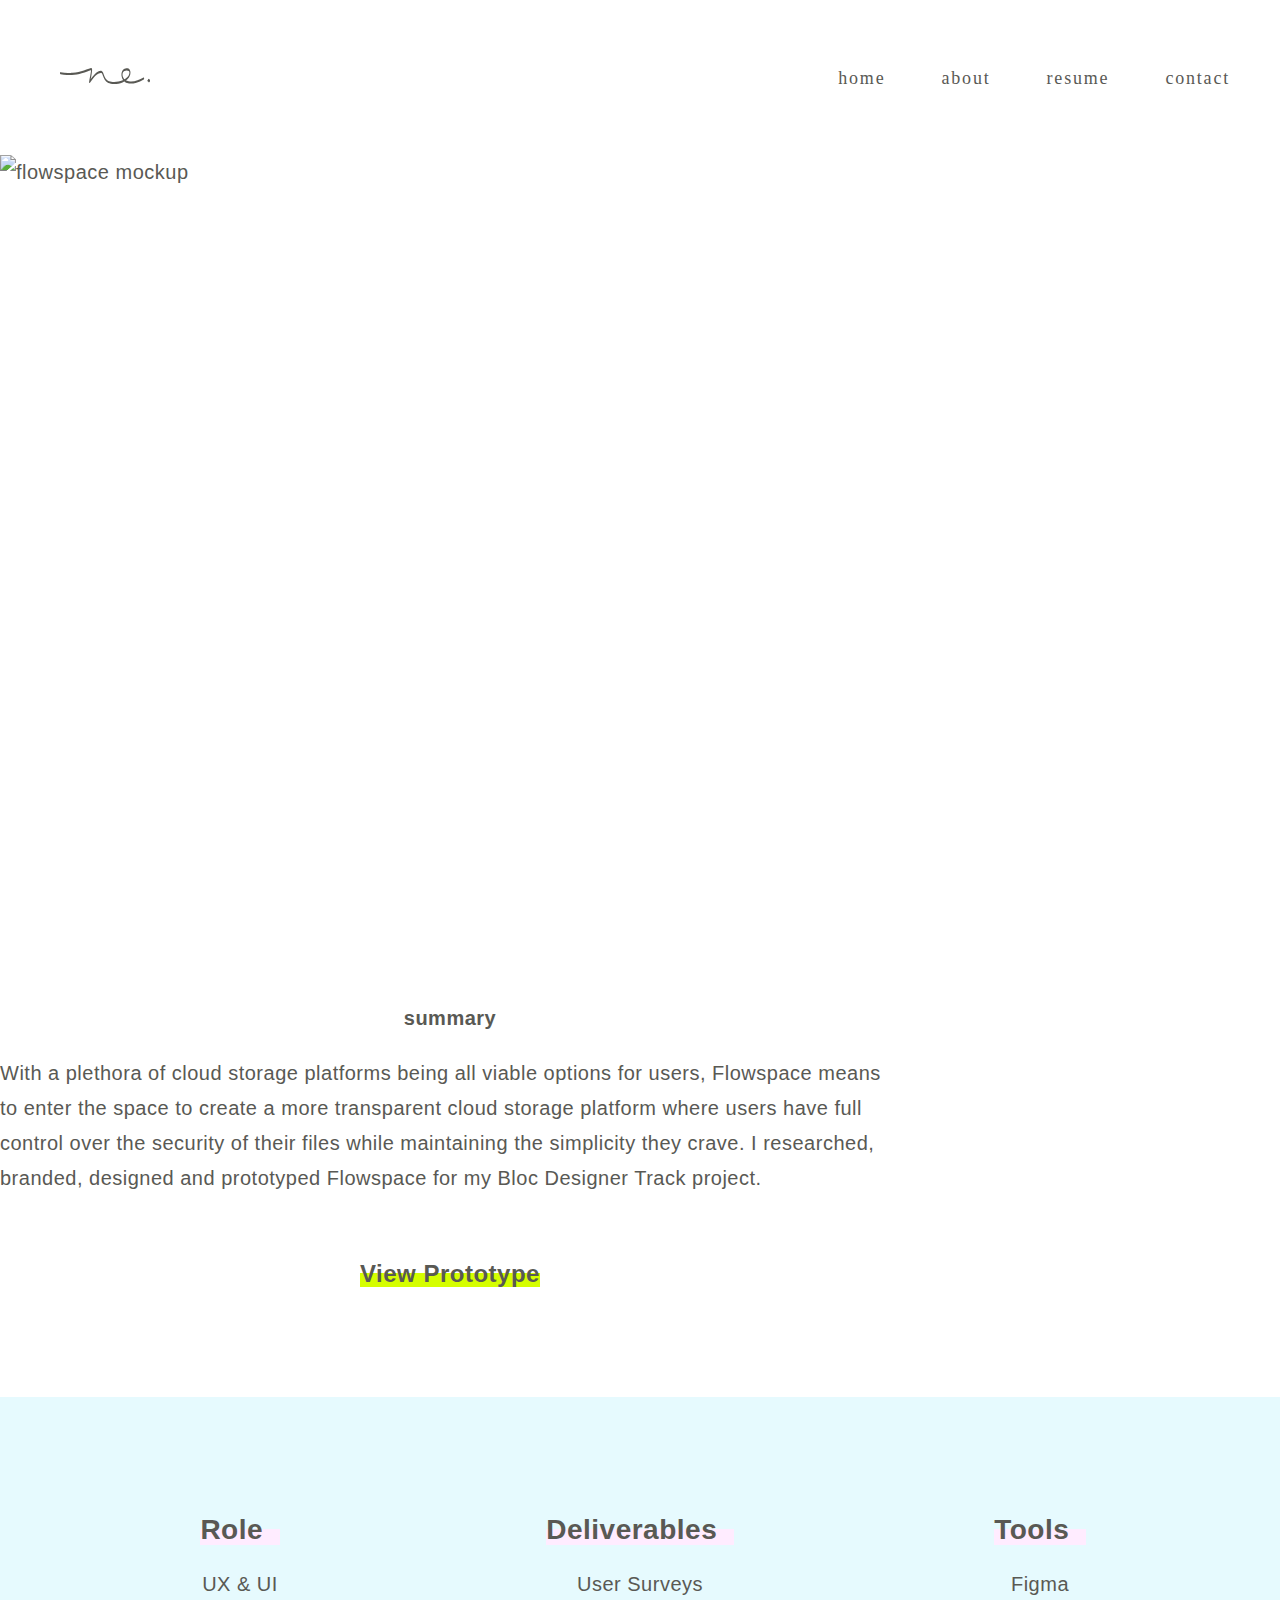
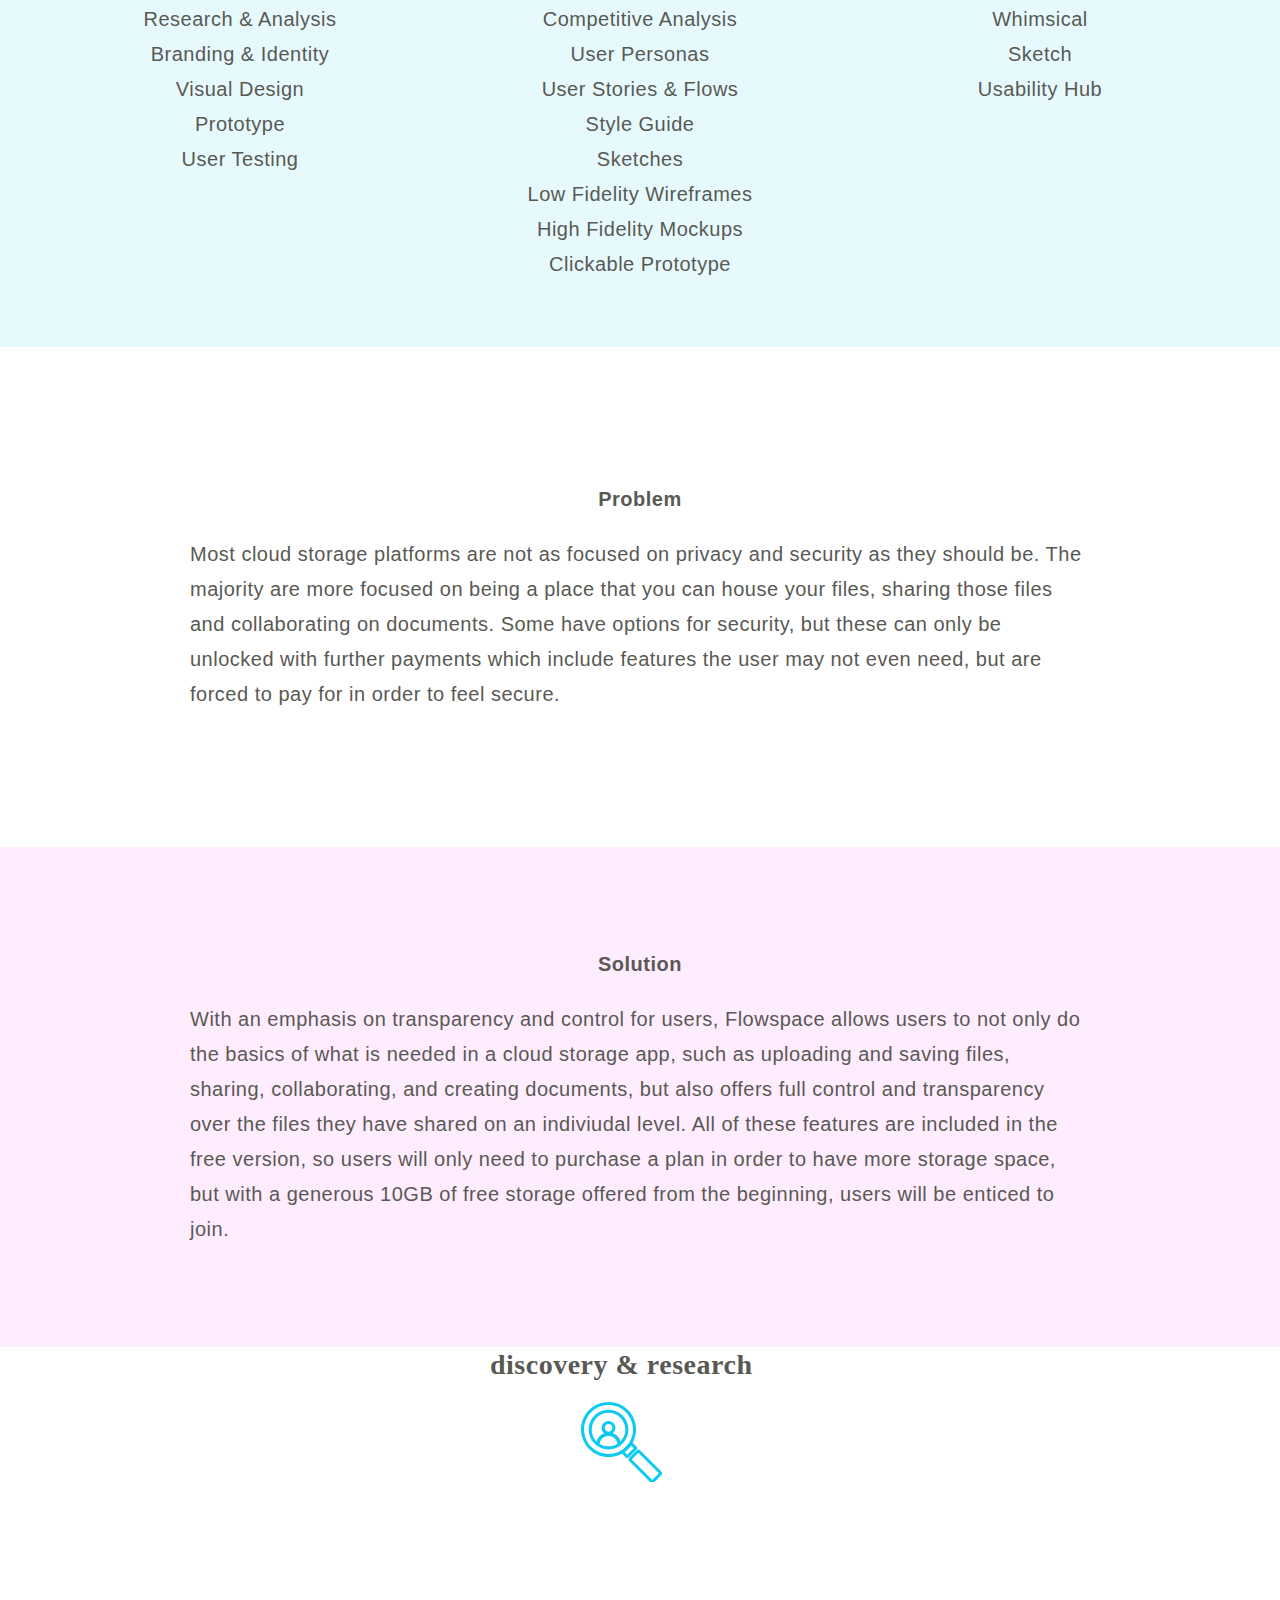
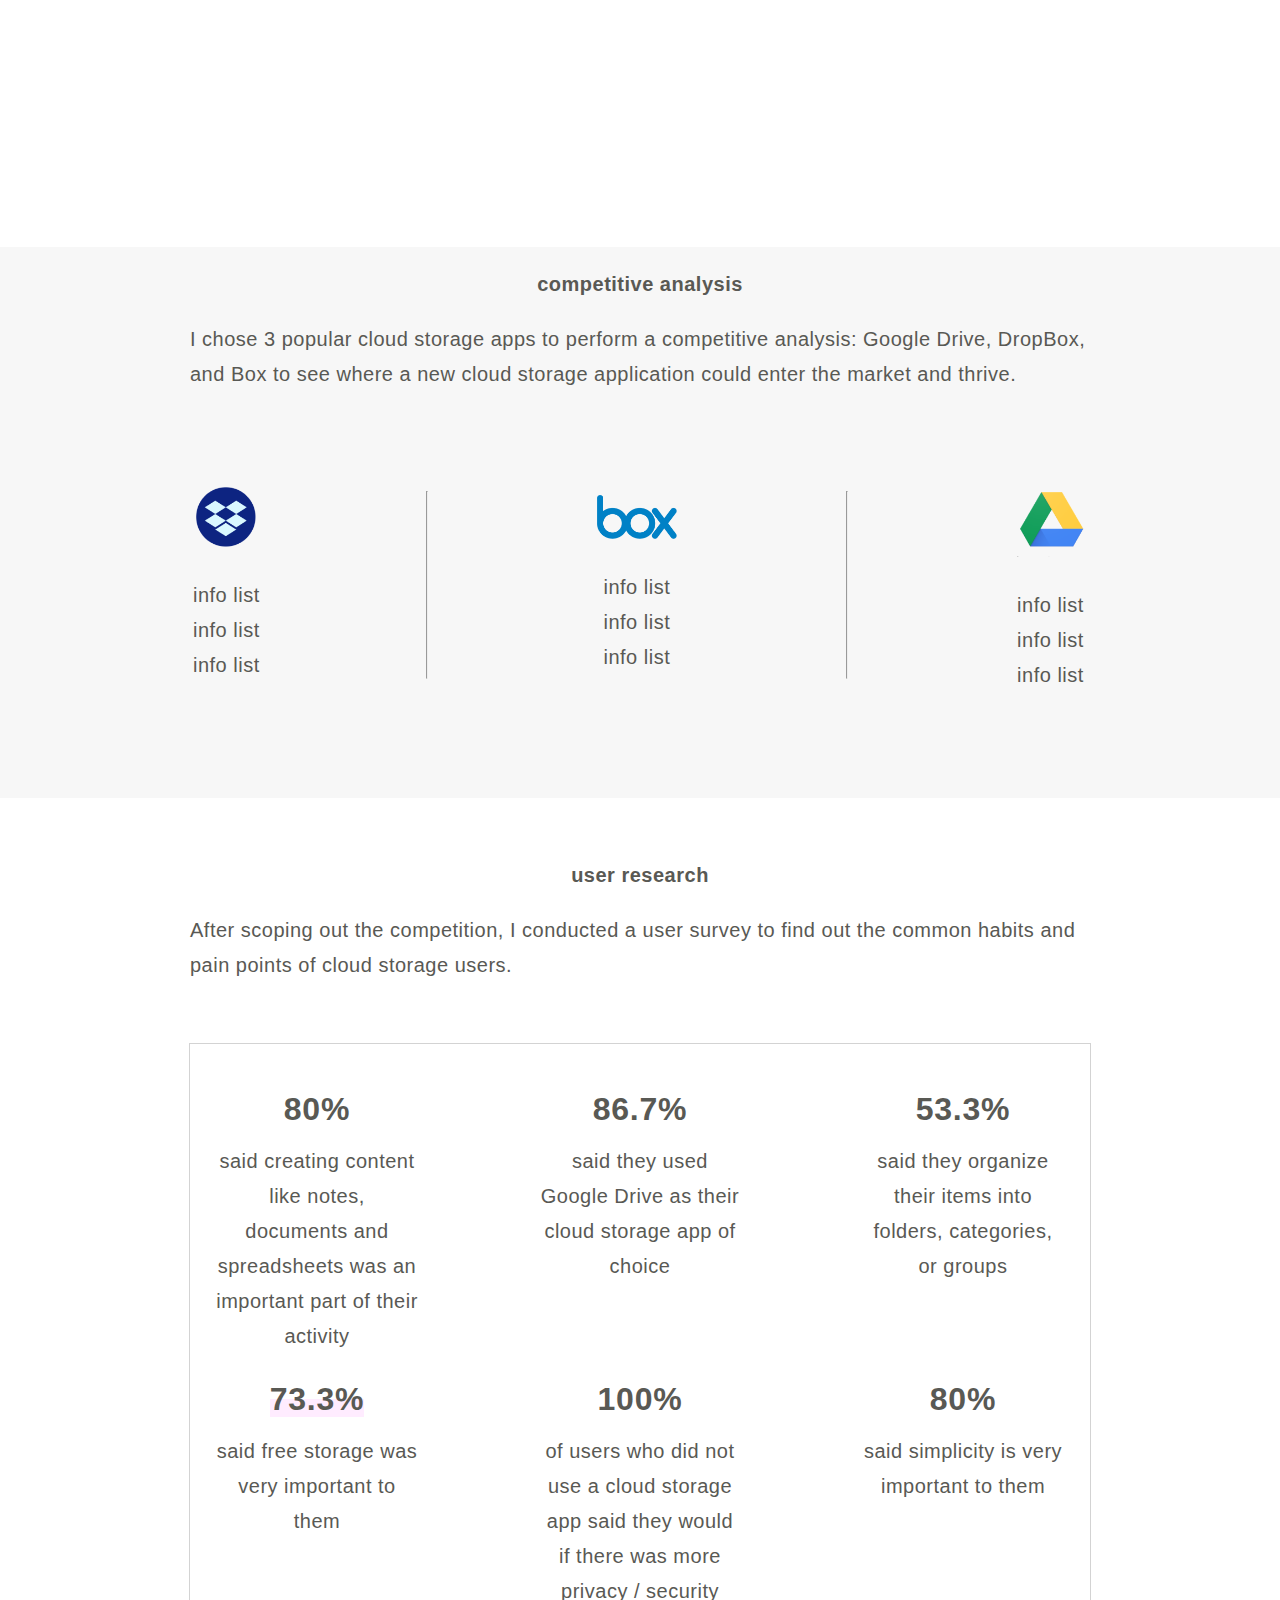
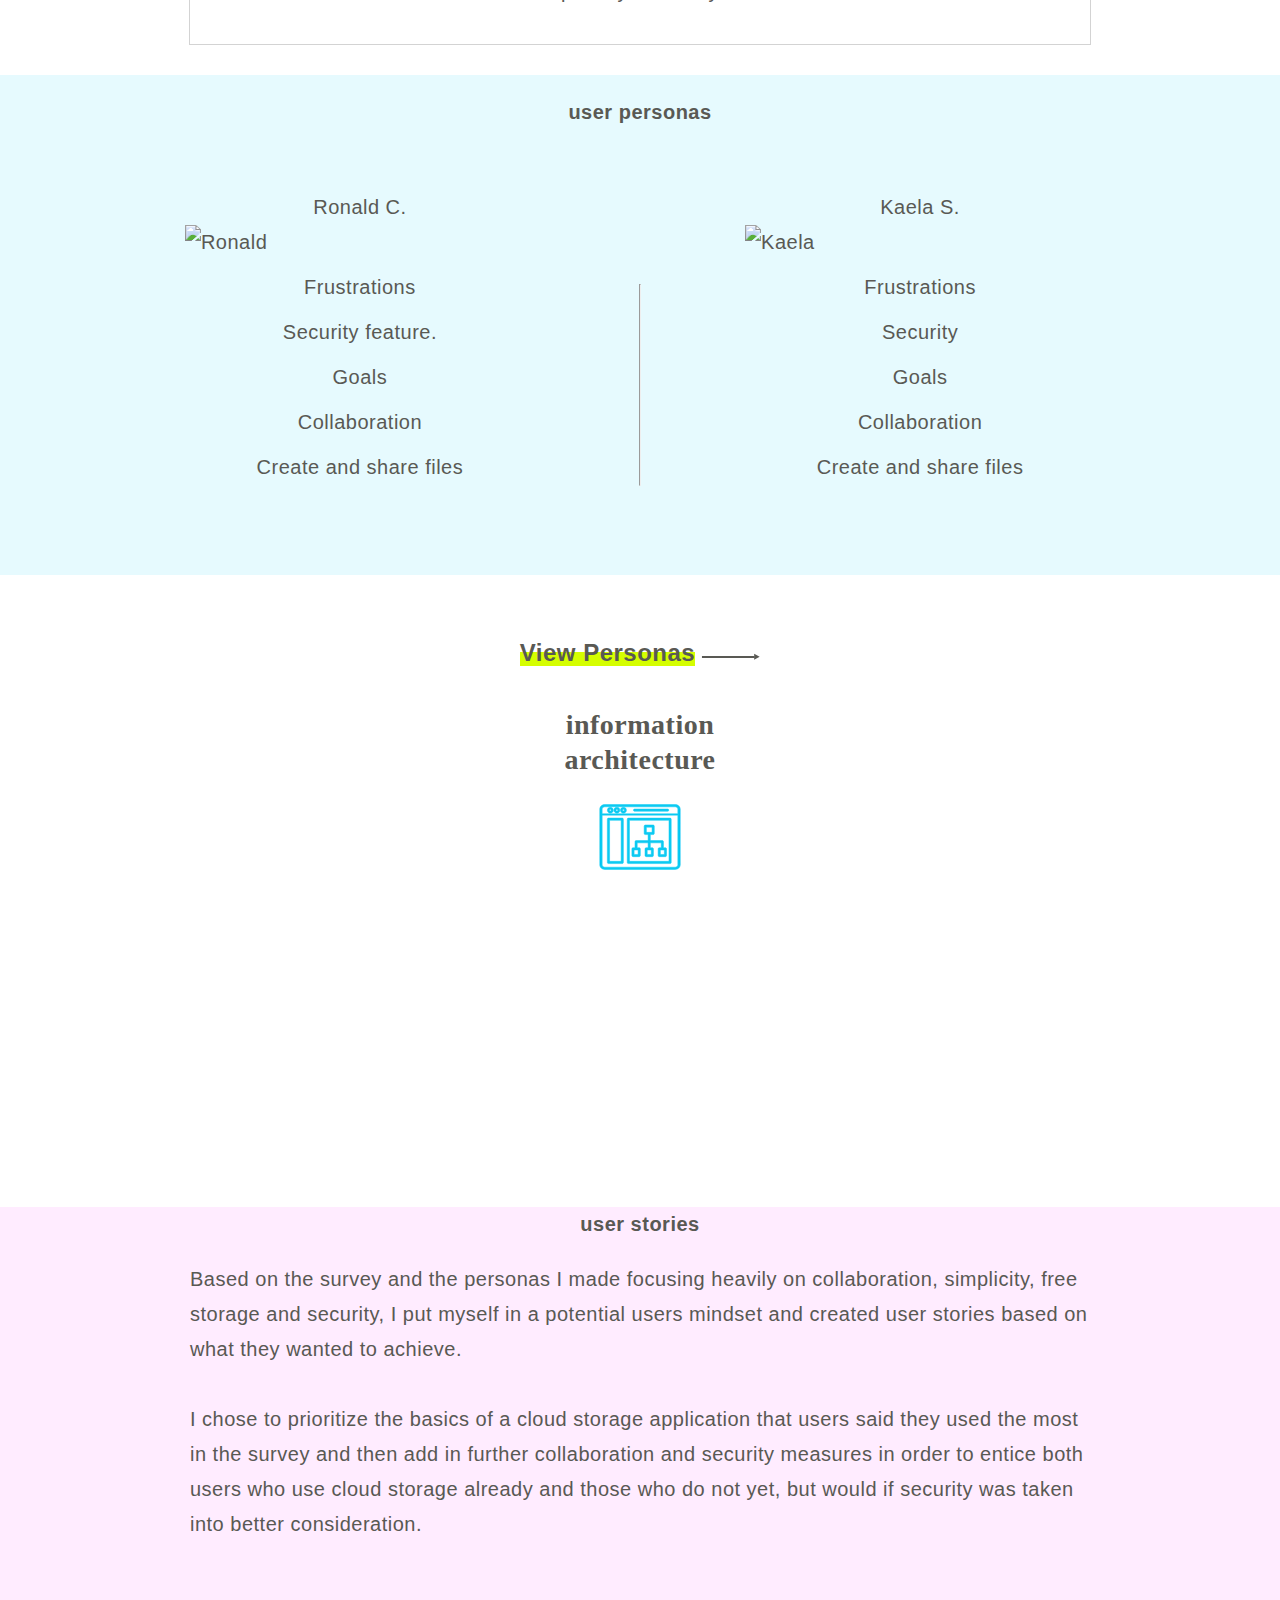
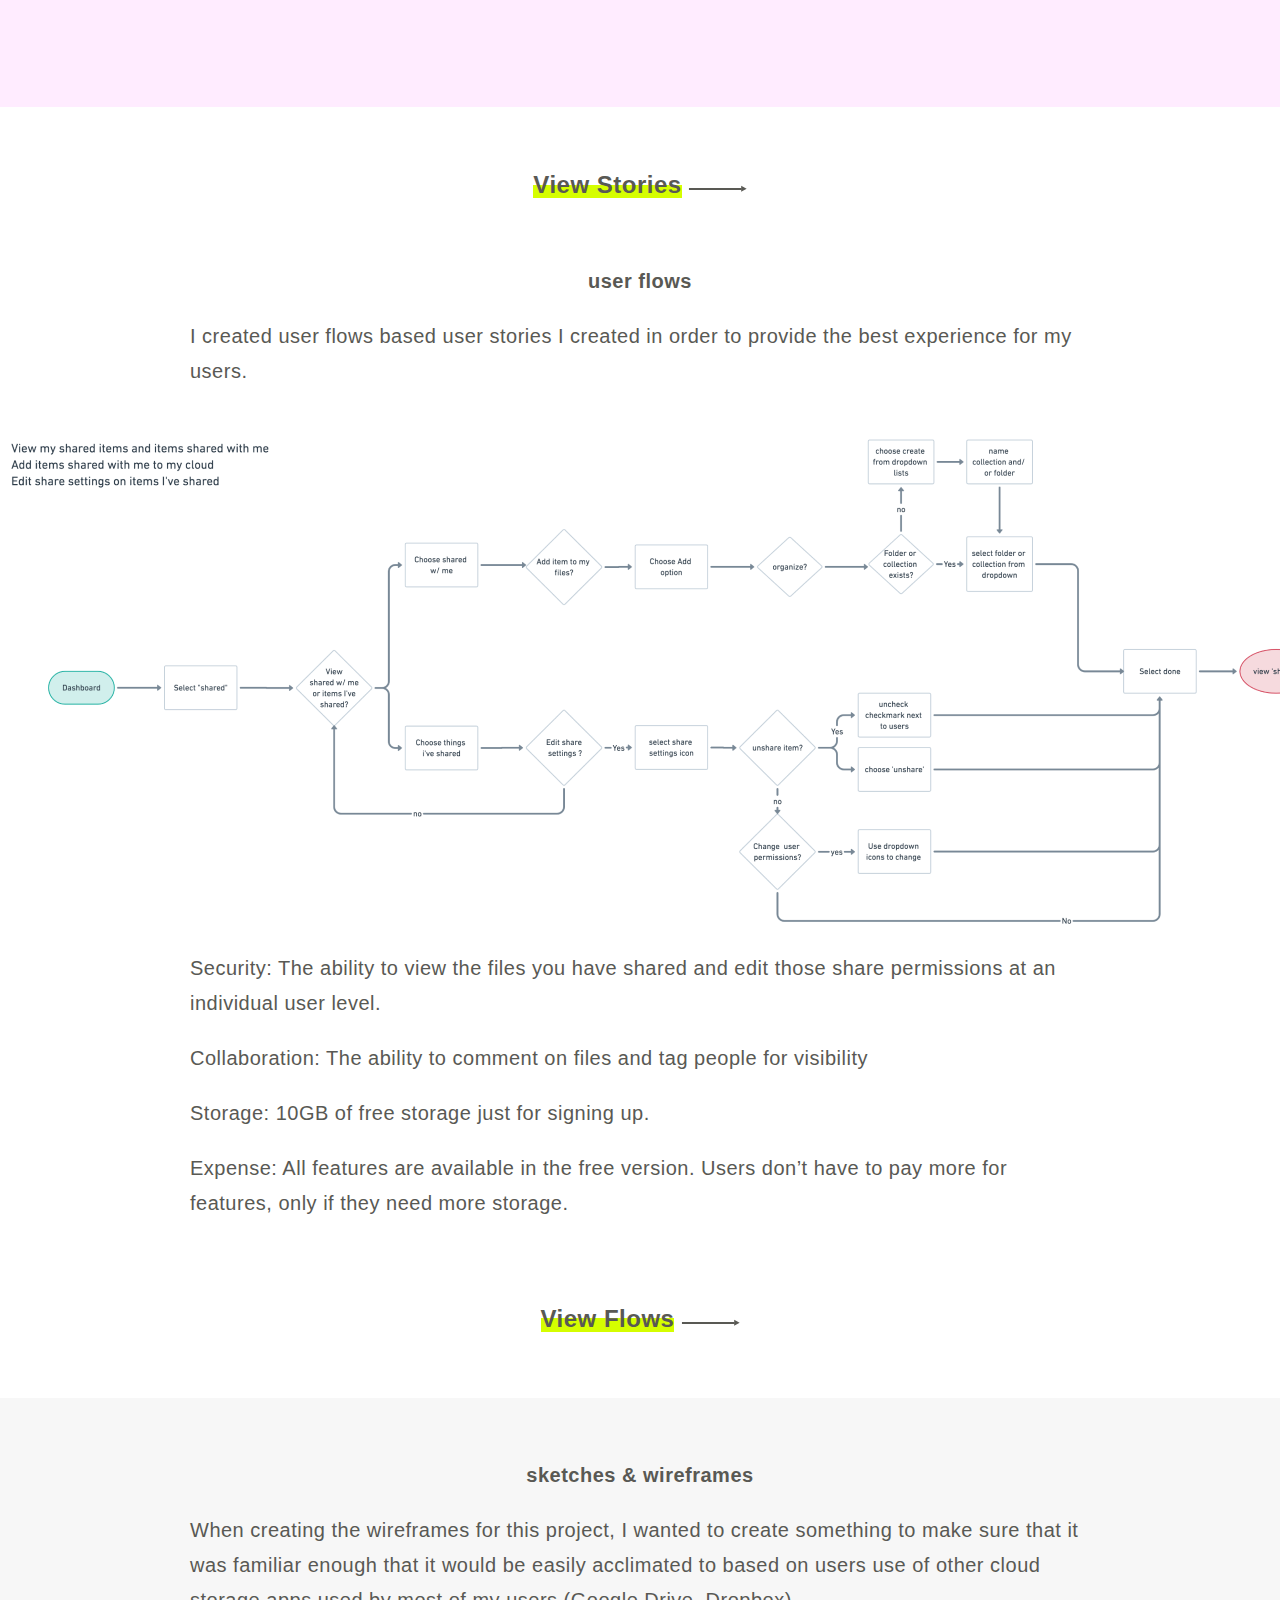
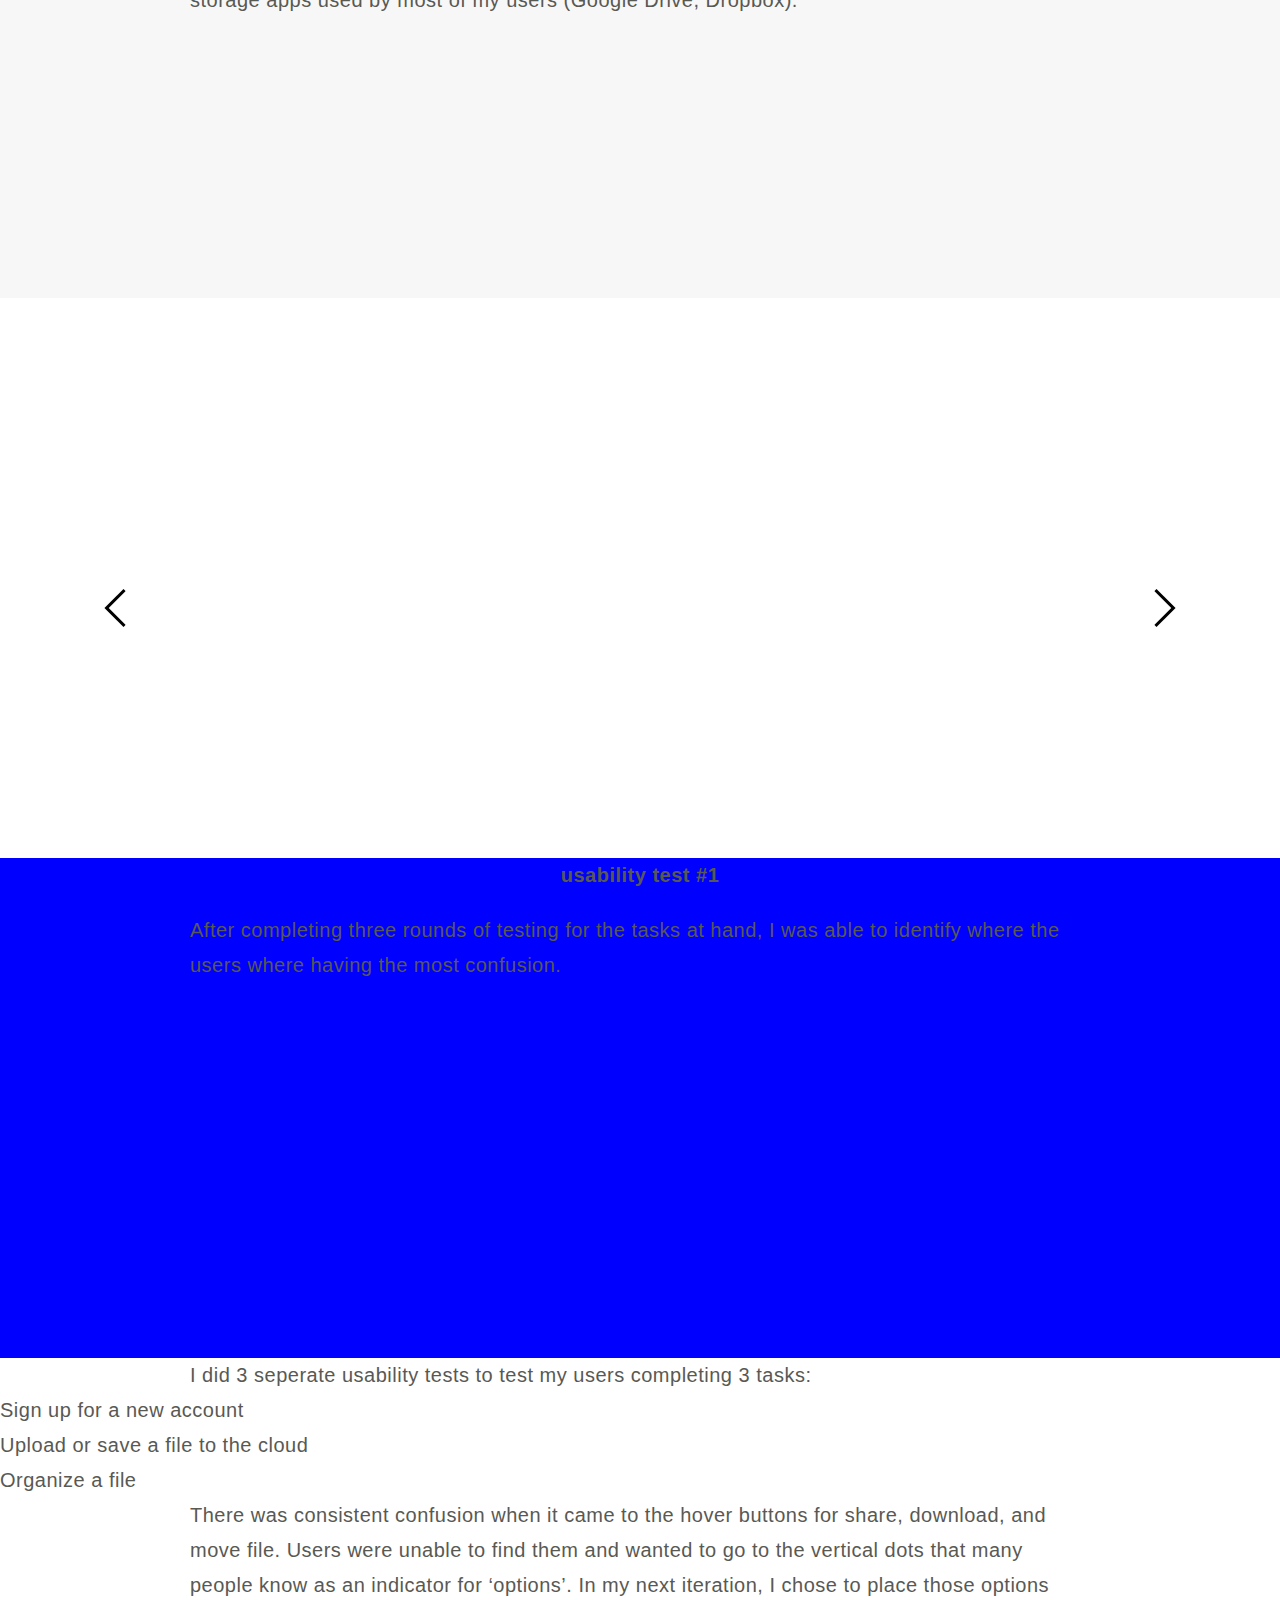
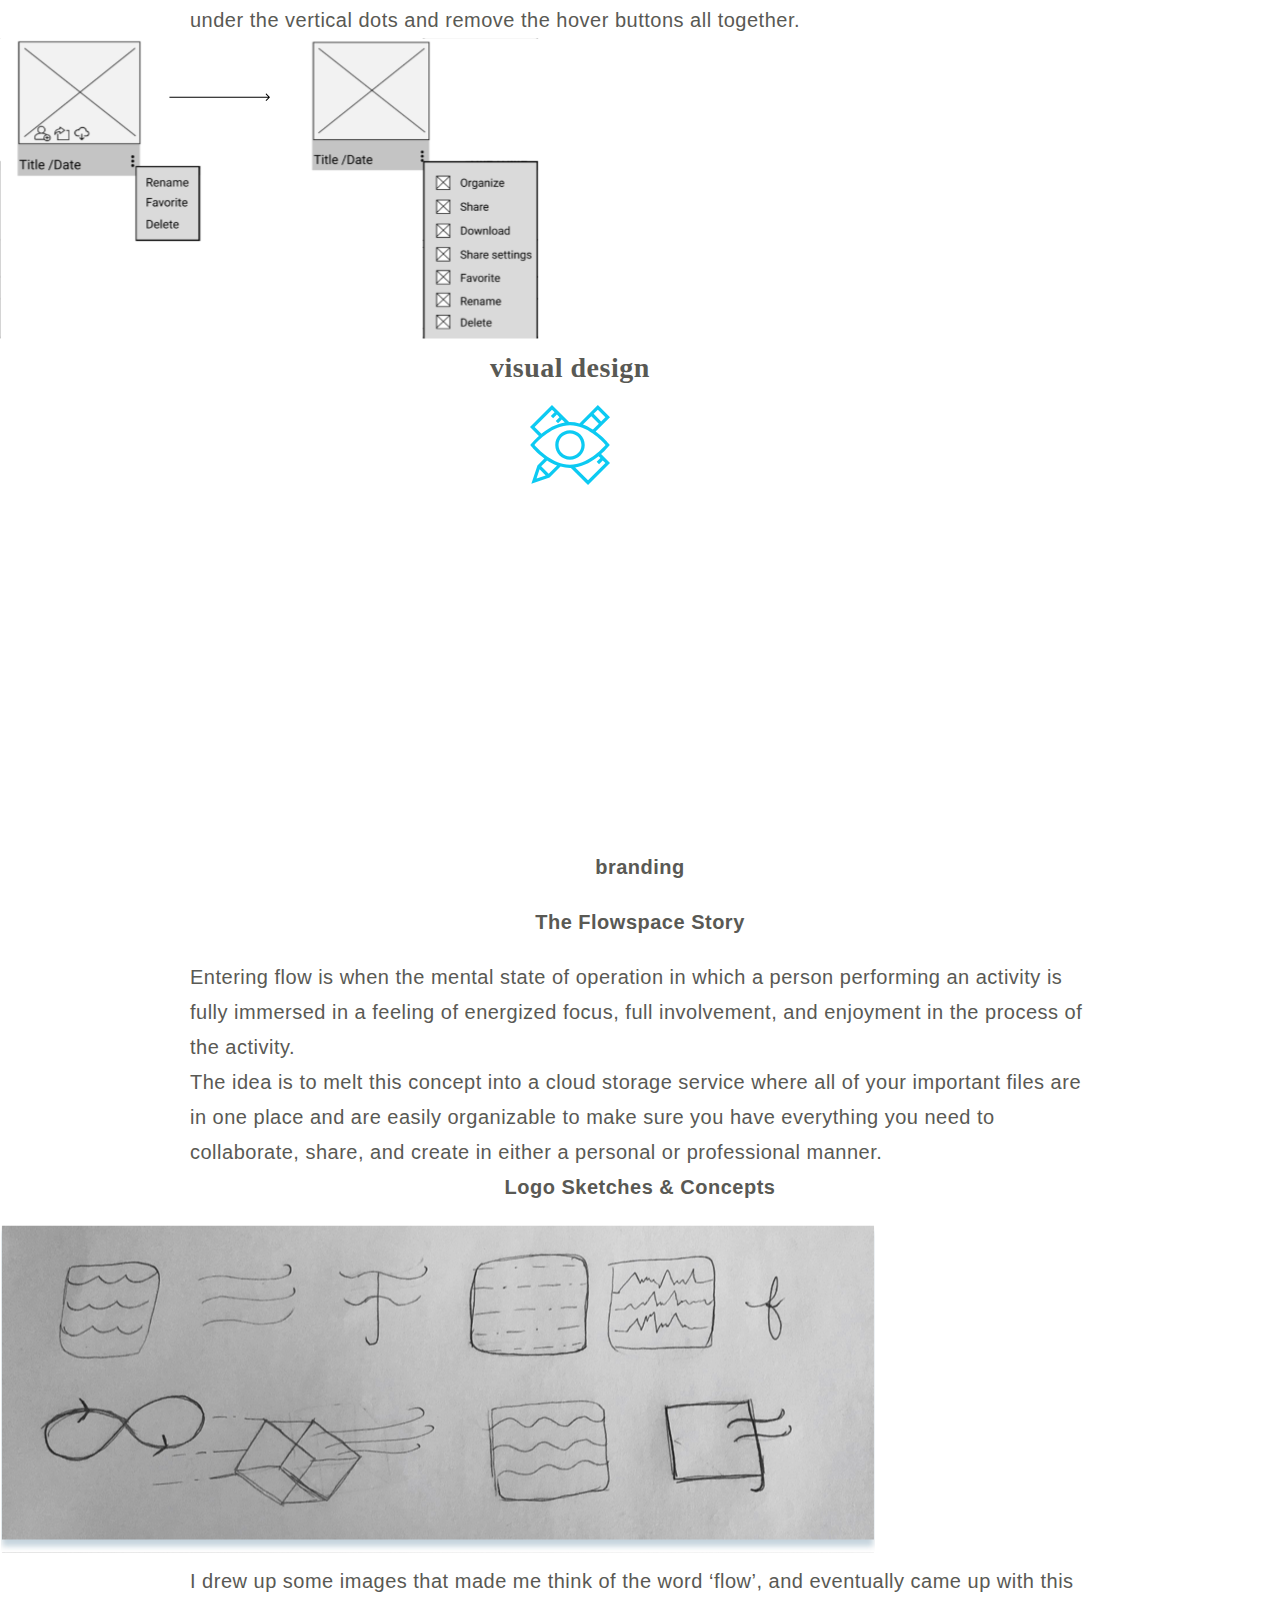
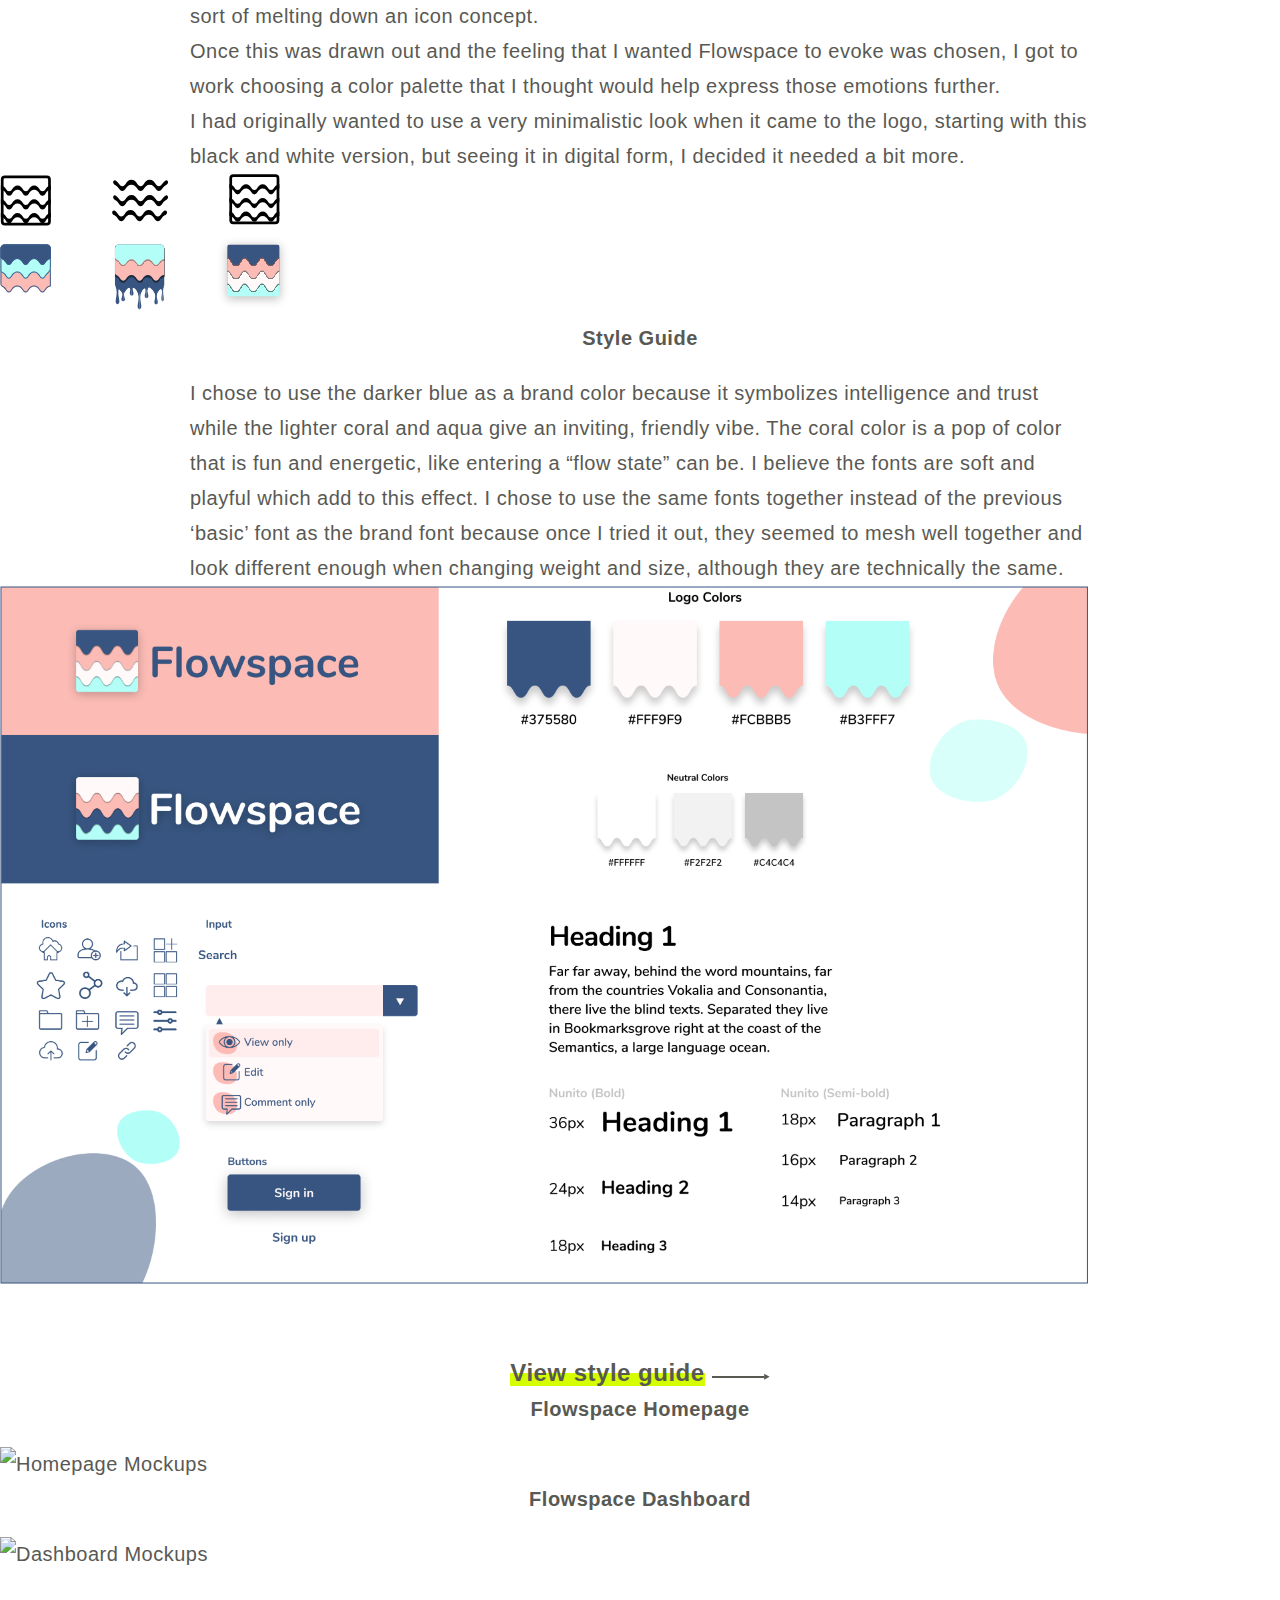
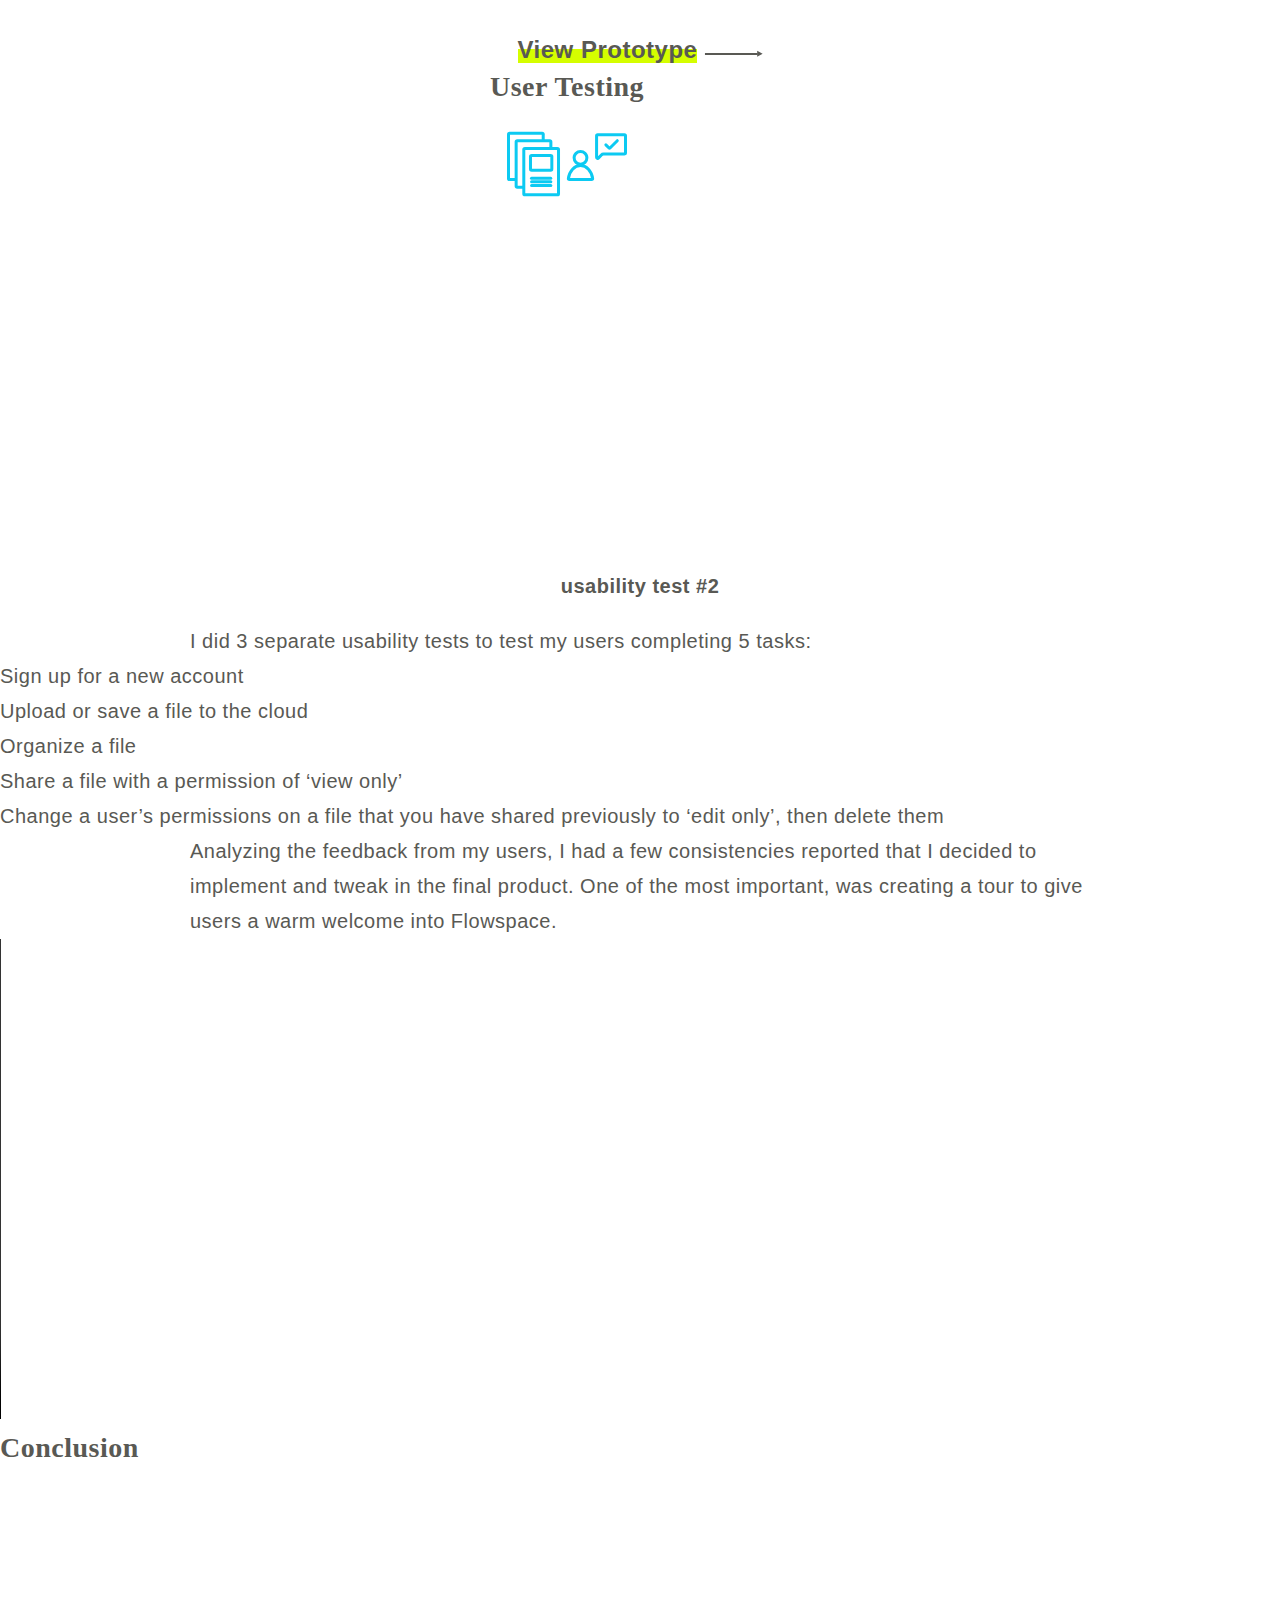
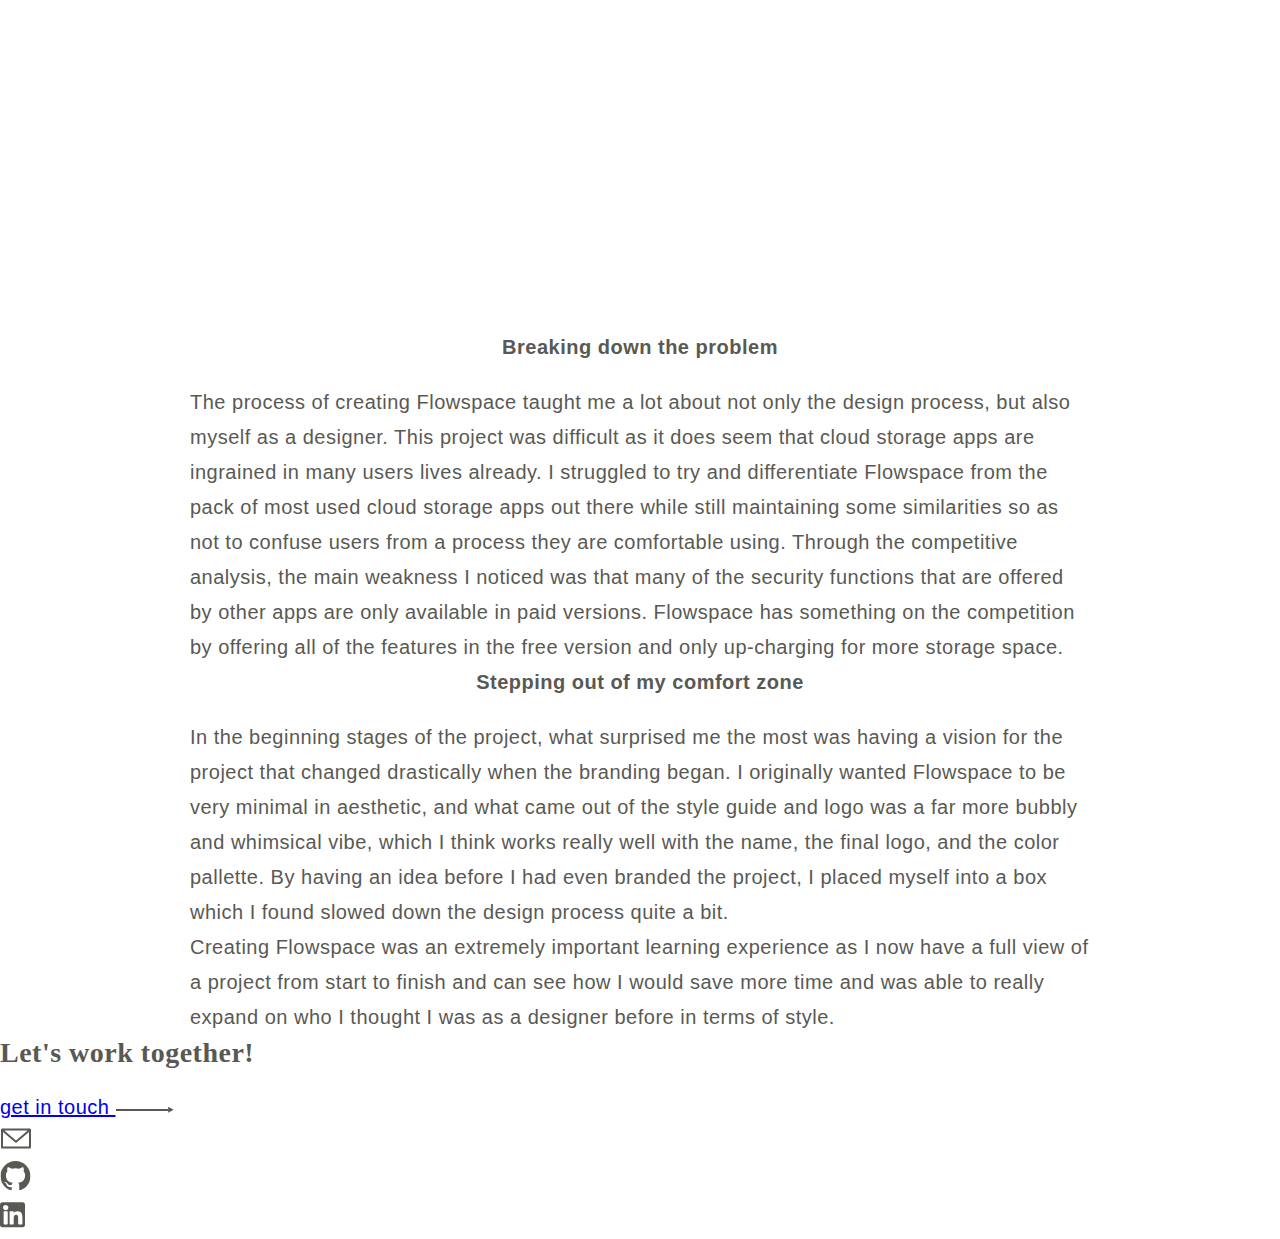
==== commit c86ab3da: "updated image path" ====
--- a/project1.html
+++ b/project1.html
@@ -2,18 +2,18 @@
 <html lang="en">
   <head>
     <title>Flowspace Case Study</title>
-    <link rel="stylesheet" href="../CSS/reset.css">
-    <link rel="stylesheet" href="../CSS/project1.css">
+    <link rel="stylesheet" href="CSS/reset.css">
+    <link rel="stylesheet" href="CSS/project1.css">
   </head>
   <body>
     <!-- hero unit -->
-    <div class="logo">
+    <div class="container">
       <section class="hero">
         <header class="header">
           <a href="index.html" class="logo">
-            <img src="../images/logosignature.svg" alt="logo">
+            <img src="images/logosignature.svg" alt="logo">
           </a>
-          <div class="container">
+          <div class="top-bar">
             <div class="navigation">
               <nav>
                 <div class="nav-wrapper">
@@ -29,7 +29,7 @@
           </div>
           </header>
           <div class="projecthero">
-            <img class="flowspacemockup" src="../images/flowspacemockup.svg" alt="flowspace mockup">
+            <img class="flowspacemockup" src="images/flowspacemockup.svg" alt="flowspace mockup">
         </div>
     </section>
 
@@ -112,7 +112,7 @@
           <div class="sectiontitle">
           <div class="centered">
             <h1 class="casestudyheader">discovery & research</h1>
-              <img class=casestudyimage src="../images/research.svg" alt="Discovery & Research">
+              <img class=casestudyimage src="images/research.svg" alt="Discovery & Research">
         </div>
           </div>
         </section>
@@ -126,7 +126,7 @@
 </div>
 <div class="competitive-container">
   <div class="complist" id="dropbox">
-          <img src="../images/dropbox.png" alt="dropbox">
+          <img src="images/dropbox.png" alt="dropbox">
               <ul>
                   <li>info list</li>
                   <li>info list</li>
@@ -137,7 +137,7 @@
             <hr>
 
         <div class="complist" id="box">
-            <img src="../images/box.png" alt="box">
+            <img src="images/box.png" alt="box">
                 <ul>
                     <li>info list</li>
                     <li>info list</li>
@@ -148,7 +148,7 @@
               <hr>
 
           <div class="complist" id="googledrive">
-              <img src="../images/googledrive.png" alt="googledrive">
+              <img src="images/googledrive.png" alt="googledrive">
                   <ul>
                       <li>info list</li>
                       <li>info list</li>
@@ -198,7 +198,7 @@
     <div class="personascontainer">
       <div id="Ronald">
         <h4>Ronald C.</h4>
-          <img src="../images/ronaldc.svg" alt="Ronald">
+          <img src="images/ronaldc.svg" alt="Ronald">
             <h4>Frustrations</h4>
                 <p>Security feature.</p>
               <h4>Goals</h4>
@@ -210,7 +210,7 @@
 
     <div id="Kaela">
       <h4>Kaela S.</h4>
-        <img src="../images/kaelas.svg" alt="Kaela">
+        <img src="images/kaelas.svg" alt="Kaela">
       <h4>Frustrations</h4>
         <p>Security</p>
       <h4>Goals</h4>
@@ -221,7 +221,7 @@
 </section>
 <div class="button">
   <a href="https://drive.google.com/file/d/1bfKbyXNFjrIQJokcmbPojVt7sAB9dQhr/view?usp=sharing"><span class="buttonhighlight">View Personas</span>
-    <img src="../images/sidearrow.svg" alt="buttonarrow">
+    <img src="images/sidearrow.svg" alt="buttonarrow">
   </a>
 </div>
 <br>
@@ -231,7 +231,7 @@
     <div class="sectiontitle">
   <div class="centered">
     <h1 class="casestudyheader">information architecture</h1>
-      <img class=casestudyimage src="../images/IA.svg" alt="Information Architecture">
+      <img class=casestudyimage src="images/IA.svg" alt="Information Architecture">
 </div>
   </div>
 </section>
@@ -246,7 +246,7 @@
 
   <div class="button">
     <a href="https://whimsical.com/YK2dbDoAyvMwLvEDd1xdZZ"><span class="buttonhighlight">View Stories</span>
-      <img src="../images/sidearrow.svg" alt="buttonarrow">
+      <img src="images/sidearrow.svg" alt="buttonarrow">
     </a>
   </div>
 
@@ -257,7 +257,7 @@
       <p> I created user flows based user stories I created in order to provide the best experience for my users.</p>
     </div>
     <div class="userflowimage">
-      <img src="../images/userflows.png" alt="User Flow">
+      <img src="images/userflows.png" alt="User Flow">
     </div>
       <div class="userflow-breakdown">
         <ul>
@@ -270,7 +270,7 @@
     </div>
       <div class="button">
         <a href="https://whimsical.com/YK2dbDoAyvMwLvEDd1xdZZ"><span class="buttonhighlight">View Flows</span>
-          <img src="../images/sidearrow.svg" alt="buttonarrow">
+          <img src="images/sidearrow.svg" alt="buttonarrow">
         </a>
       </div>
     </section>
@@ -316,7 +316,7 @@
       </div>
     <div class="usability-analysis">
       <p>There was consistent confusion when it came to the hover buttons for share, download, and move file. Users were unable to find them and wanted to go to the vertical dots that many people know as an indicator for ‘options’. In my next iteration, I chose to place those options under the vertical dots and remove the hover buttons all together.</p>
-        <img src="../images/wireframeupdate.svg" alt="Wireframe update">
+        <img src="images/wireframeupdate.svg" alt="Wireframe update">
    </div>
 </section>
   <!--Visual Design-->
@@ -324,7 +324,7 @@
     <div class="sectiontitle">
     <div class="centered">
       <h1 class="casestudyheader">visual design</h1>
-        <img class=casestudyimage src="../images/visualdesign.svg" alt="Visual Design">
+        <img class=casestudyimage src="images/visualdesign.svg" alt="Visual Design">
     </div>
     </div>
   </section>
@@ -335,34 +335,34 @@
           <p>Entering flow is when  the mental state of operation in which a person performing an activity is fully immersed in a feeling of energized focus, full involvement, and enjoyment in the process of the activity.</p>
           <p>The idea is to melt this concept into a cloud storage service where all of your important files are in one place and are easily organizable to make sure you have everything you need to collaborate, share, and create in either a personal or professional manner.</p>
         <h3 class="subtitle">Logo Sketches & Concepts</h3>
-            <img src="../images/logosketches.svg" alt="logo sketches">
+            <img src="images/logosketches.svg" alt="logo sketches">
           <p>I drew up some images that made me think of the word ‘flow’, and eventually came up with this sort of melting down an icon concept.</p>
           <p>Once this was drawn out and the feeling that I wanted Flowspace to evoke was chosen, I got to work choosing a color palette that I thought would help express those emotions further.</p>
           <p>I had originally wanted to use a very minimalistic look when it came to the logo, starting with this black and white version, but seeing it in digital form, I decided it needed a bit more.</p>
-            <img src="../images/digitalsketches.svg" alt="digital logo sketches">
+            <img src="images/digitalsketches.svg" alt="digital logo sketches">
       <div class="color logos">
-            <img src="../images/digitallogosketchescolor.svg" alt="digital color logos">
+            <img src="images/digitallogosketchescolor.svg" alt="digital color logos">
           </div>
         <h3 class="subtitle">Style Guide</h3>
           <p>I chose to use the darker blue as a brand color because it symbolizes intelligence and trust while the lighter coral and aqua give an inviting, friendly vibe. The coral color is a pop of color that is fun and energetic, like entering a “flow state” can be. I believe the fonts are soft and playful which add to this effect. I chose to use the same fonts together instead of the previous ‘basic’ font as the brand font because once I tried it out, they seemed to mesh well together and look different enough when changing weight and size, although they are technically the same.</p>
-            <img src="../images/styleguide.svg" alt="Style Guide">
+            <img src="images/styleguide.svg" alt="Style Guide">
       </div>
           <div class="button">
             <a href="styleguide.pdf"><span class="buttonhighlight">View style guide</span>
-              <img src="../images/sidearrow.svg" alt="buttonarrow">
+              <img src="images/sidearrow.svg" alt="buttonarrow">
             </a>
           </div>
   </section>
 <section class="hifi">
   <div class="hifi-container">
     <h3 class="subtitle">Flowspace Homepage</h3>
-      <img src="../images/flowspacemockupshome.svg" alt="Homepage Mockups">
+      <img src="images/flowspacemockupshome.svg" alt="Homepage Mockups">
         <h3 class="subtitle">Flowspace Dashboard</h3>
-          <img src="../images/hifimockups.svg" alt="Dashboard Mockups">
+          <img src="images/hifimockups.svg" alt="Dashboard Mockups">
     </div>
   <div class="button">
       <a href="https://www.figma.com/proto/nSRczBjdL1rIGC3aIa2fnl/Flowspace-Mockups?node-id=26%3A2&viewport=470%2C-104%2C0.018384581431746483&scaling=scale-down-width"><span class="buttonhighlight">View Prototype</span>
-        <img src="../images/sidearrow.svg" alt="buttonarrow">
+        <img src="images/sidearrow.svg" alt="buttonarrow">
       </a>
   </div>
 </section>
@@ -371,7 +371,7 @@
       <div class="sectiontitle">
   <div class="centered">
     <h1 class="casestudyheader">User Testing</h1>
-      <img class=casestudyimage src="../images/testing.svg" alt="User Testing">
+      <img class=casestudyimage src="images/testing.svg" alt="User Testing">
     </div>
   </div>
 </section>
@@ -393,7 +393,7 @@
    </div>
    <div class="video">
      <video width="640" height="480" controls>
-    <source src="../videos/tour.mov">
+    <source src="videos/tour.mov">
     </video>
   </div>
 </section>
@@ -417,13 +417,13 @@
   <h1>Let's work together!</h1>
   <div class="contactbutton">
   <a href="contact.html">get in touch
-    <img src="../images/sidearrow.svg" alt="buttonarrow">
+    <img src="images/sidearrow.svg" alt="buttonarrow">
   </a>
 </div>
       <ul>
-        <li> <a href="mailto:naefstathiou@gmail.com"><img src="../images/mail.svg" alt="mail"></a></li>
-        <li> <a href="https://github.com/nikkefstath"><img src="../images/github.svg" alt="github"></a></li>
-        <li> <a href="www.linkedin.com/in/nikkiefstathiou"><img src="../images/linkedin.svg" alt="linkedin"></a></li>
+        <li> <a href="mailto:naefstathiou@gmail.com"><img src="images/mail.svg" alt="mail"></a></li>
+        <li> <a href="https://github.com/nikkefstath"><img src="images/github.svg" alt="github"></a></li>
+        <li> <a href="www.linkedin.com/in/nikkiefstathiou"><img src="images/linkedin.svg" alt="linkedin"></a></li>
       </ul>
 </footer>
 </div>
--- a/CSS/project1.css
+++ b/CSS/project1.css
@@ -58,7 +58,7 @@
 }
 
 .hero {
-  background-image: url(../images/wave.svg);
+  background-image: url(images/wave.svg);
   background-repeat: no-repeat;
   background-position: center;
   background-size: auto;
@@ -88,7 +88,7 @@
   text-decoration: none;
 }
 
-.container {
+.top-bar {
   display: inline-block;
   float: right;
 }
@@ -537,7 +537,6 @@
         background-position: 10px 50%;
       }
     }
-}
 
 /*Select every element*/
 [id^="item"] {
@@ -547,13 +546,13 @@
 .item-1 {
     z-index: 2;
     opacity: 1;
-  background:url('../images/wireframesketches.svg');
+  background:url('images/wireframesketches.svg');
   background-size:contain;
   background-repeat: no-repeat;
   background-position: center;
   }
 .item-2{
-  background:url('../images/wireframedigitals.svg');
+  background:url('images/wireframedigitals.svg');
    background-size: contain;
    background-repeat: no-repeat;
    background-position: center;
@@ -572,7 +571,6 @@
     z-index: 3;
     opacity: 1;
   }
-}
 
 /**usability testing 1**/
 
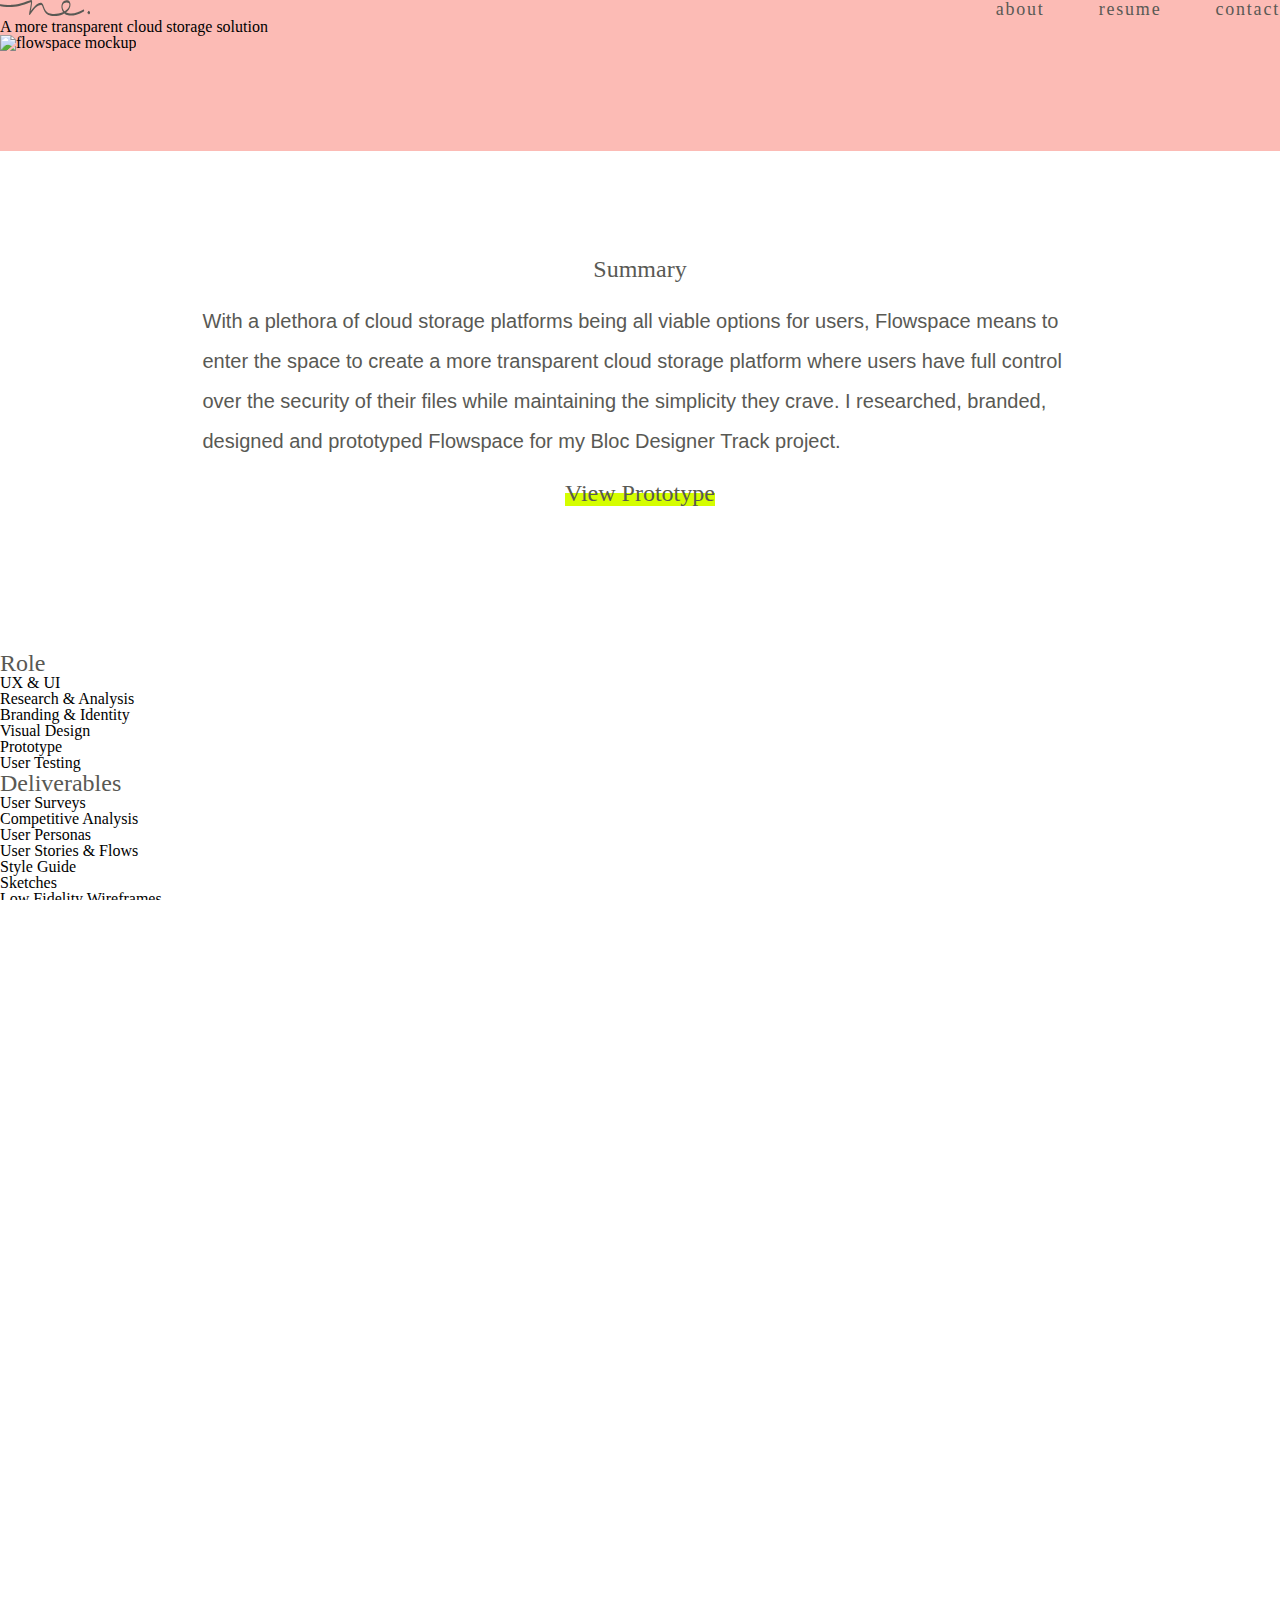
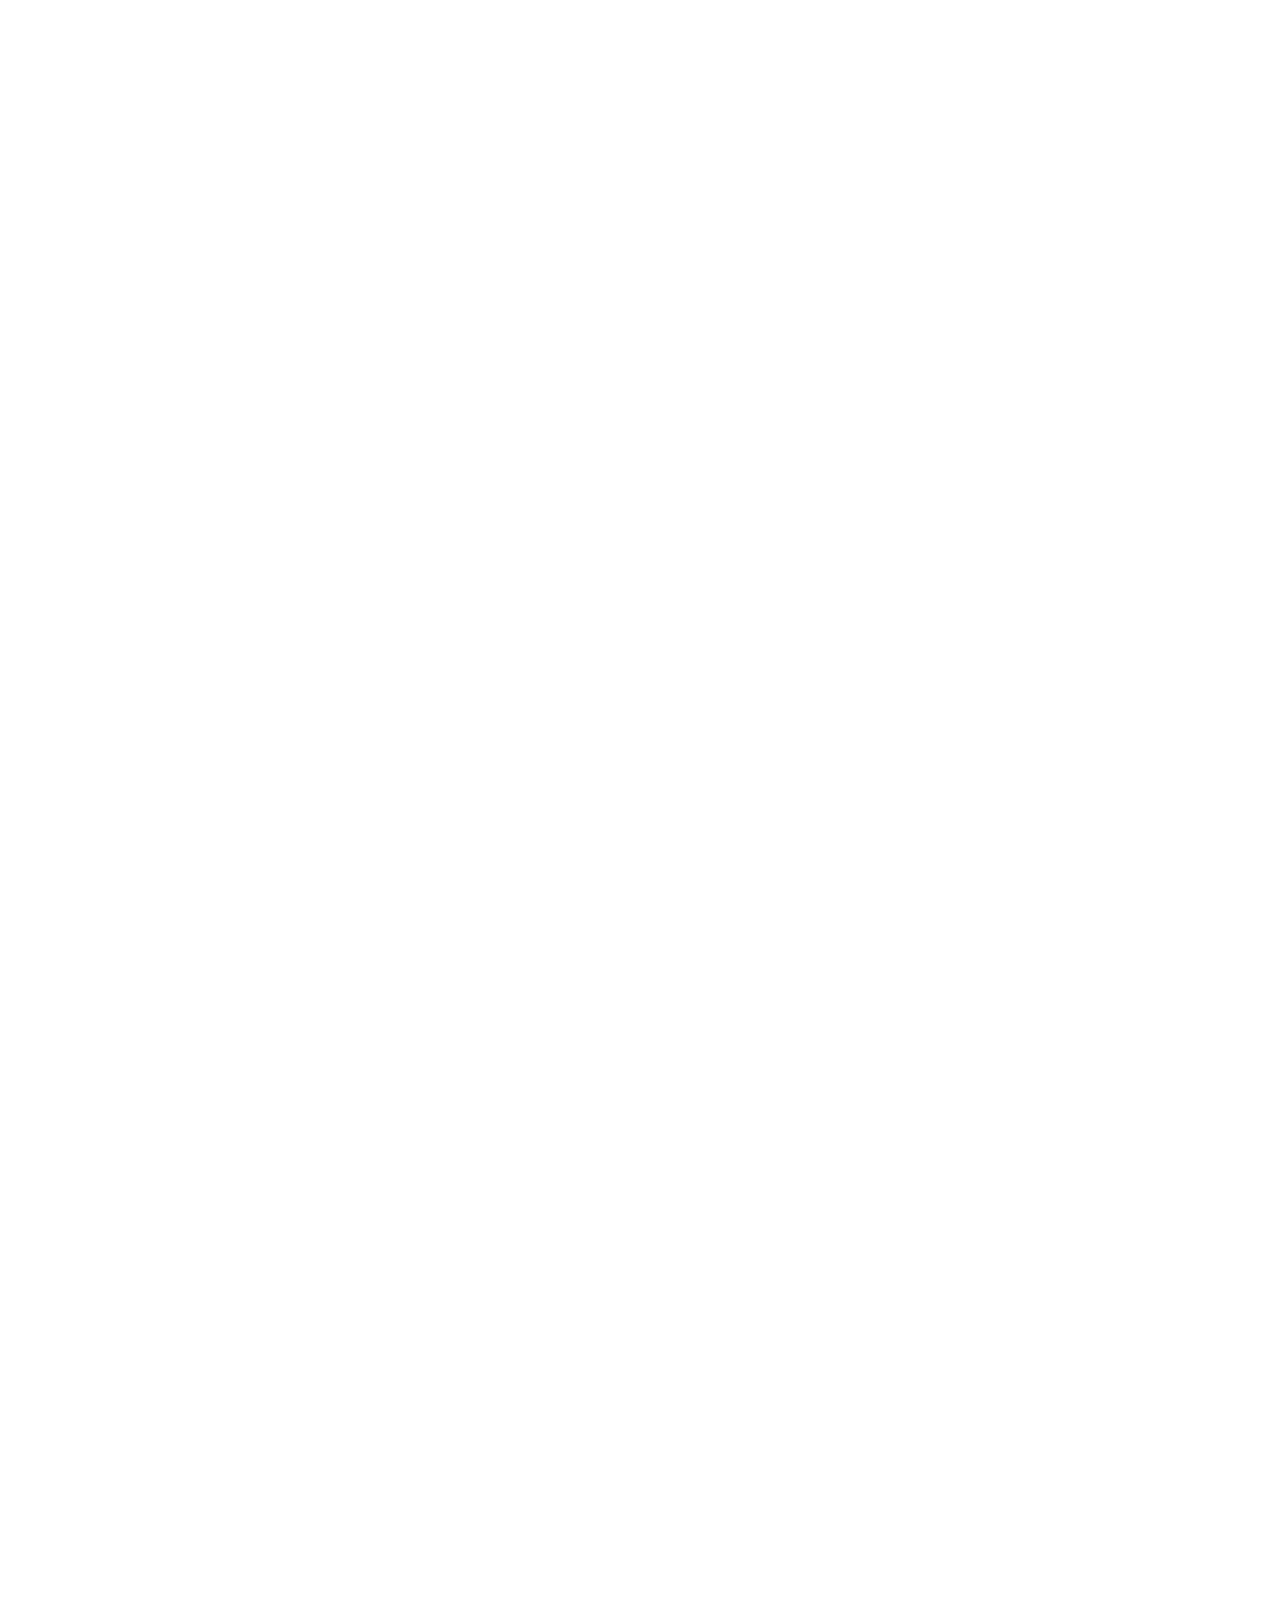
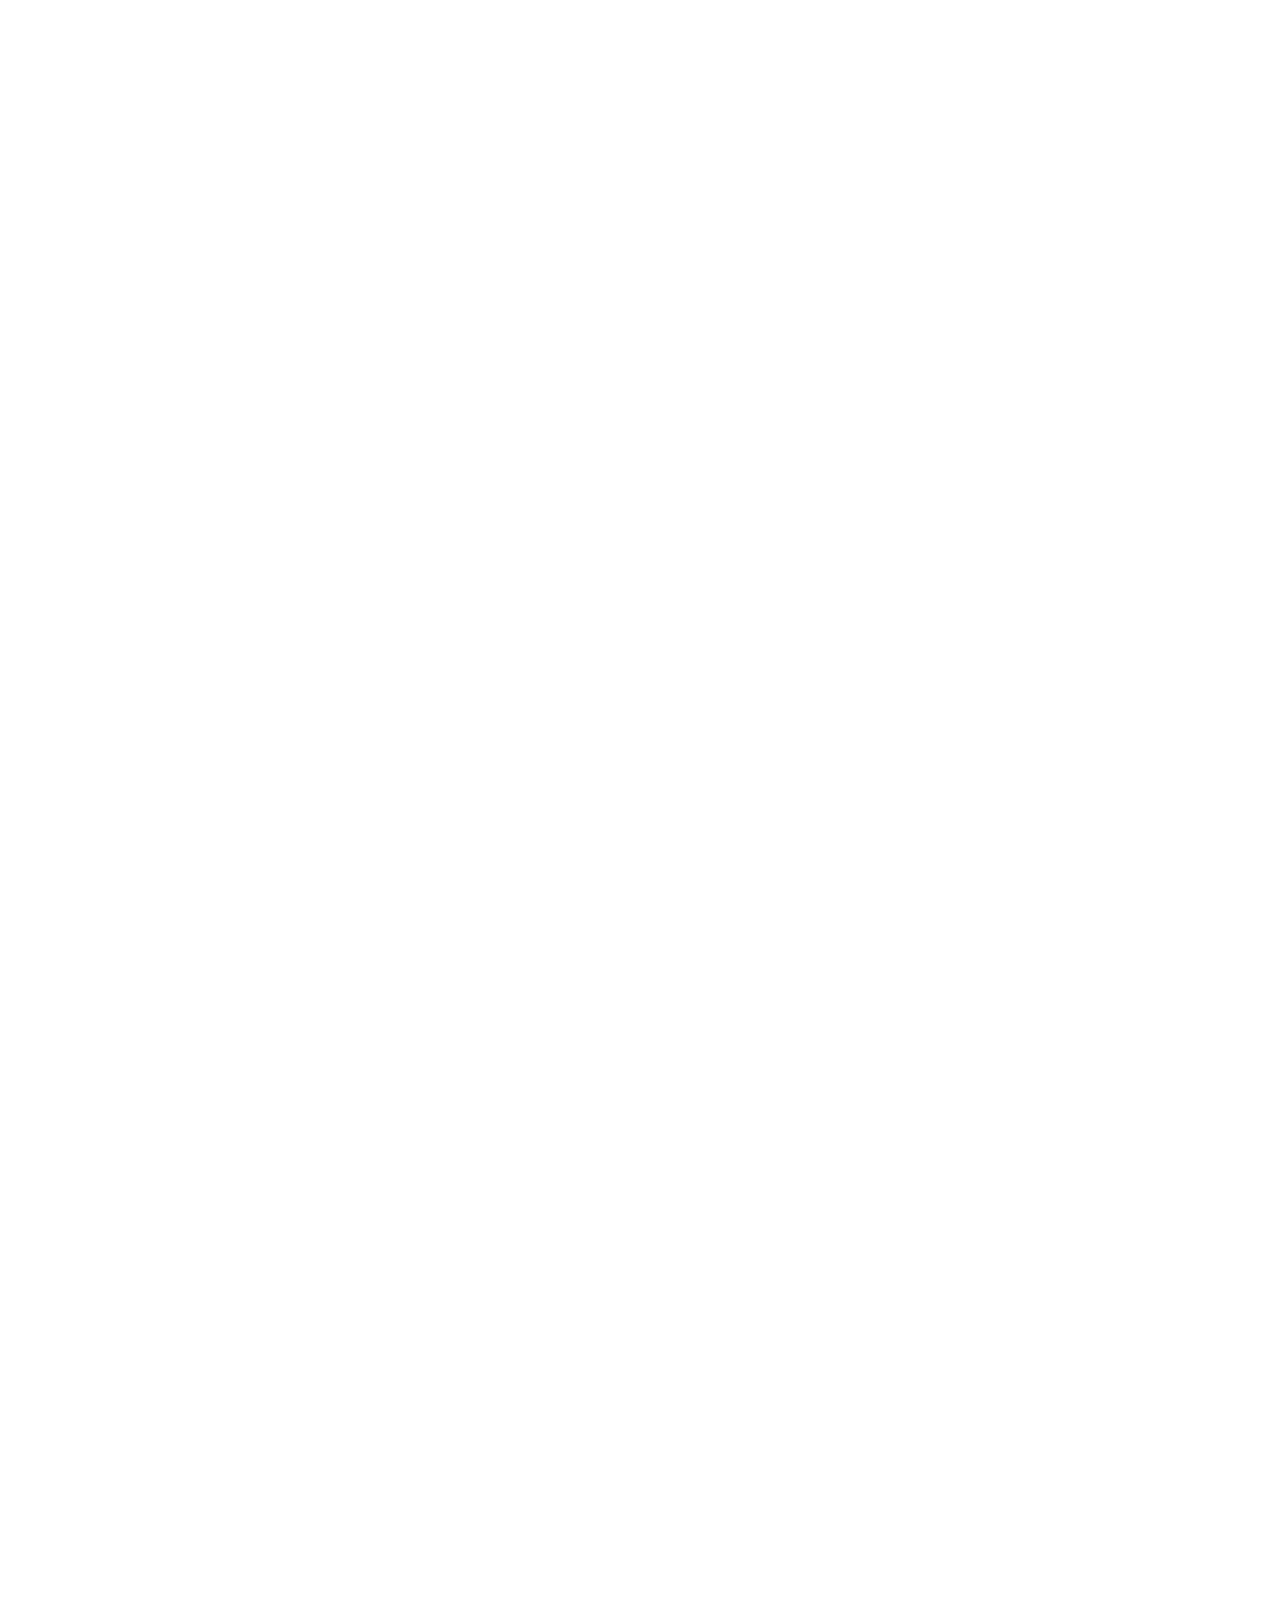
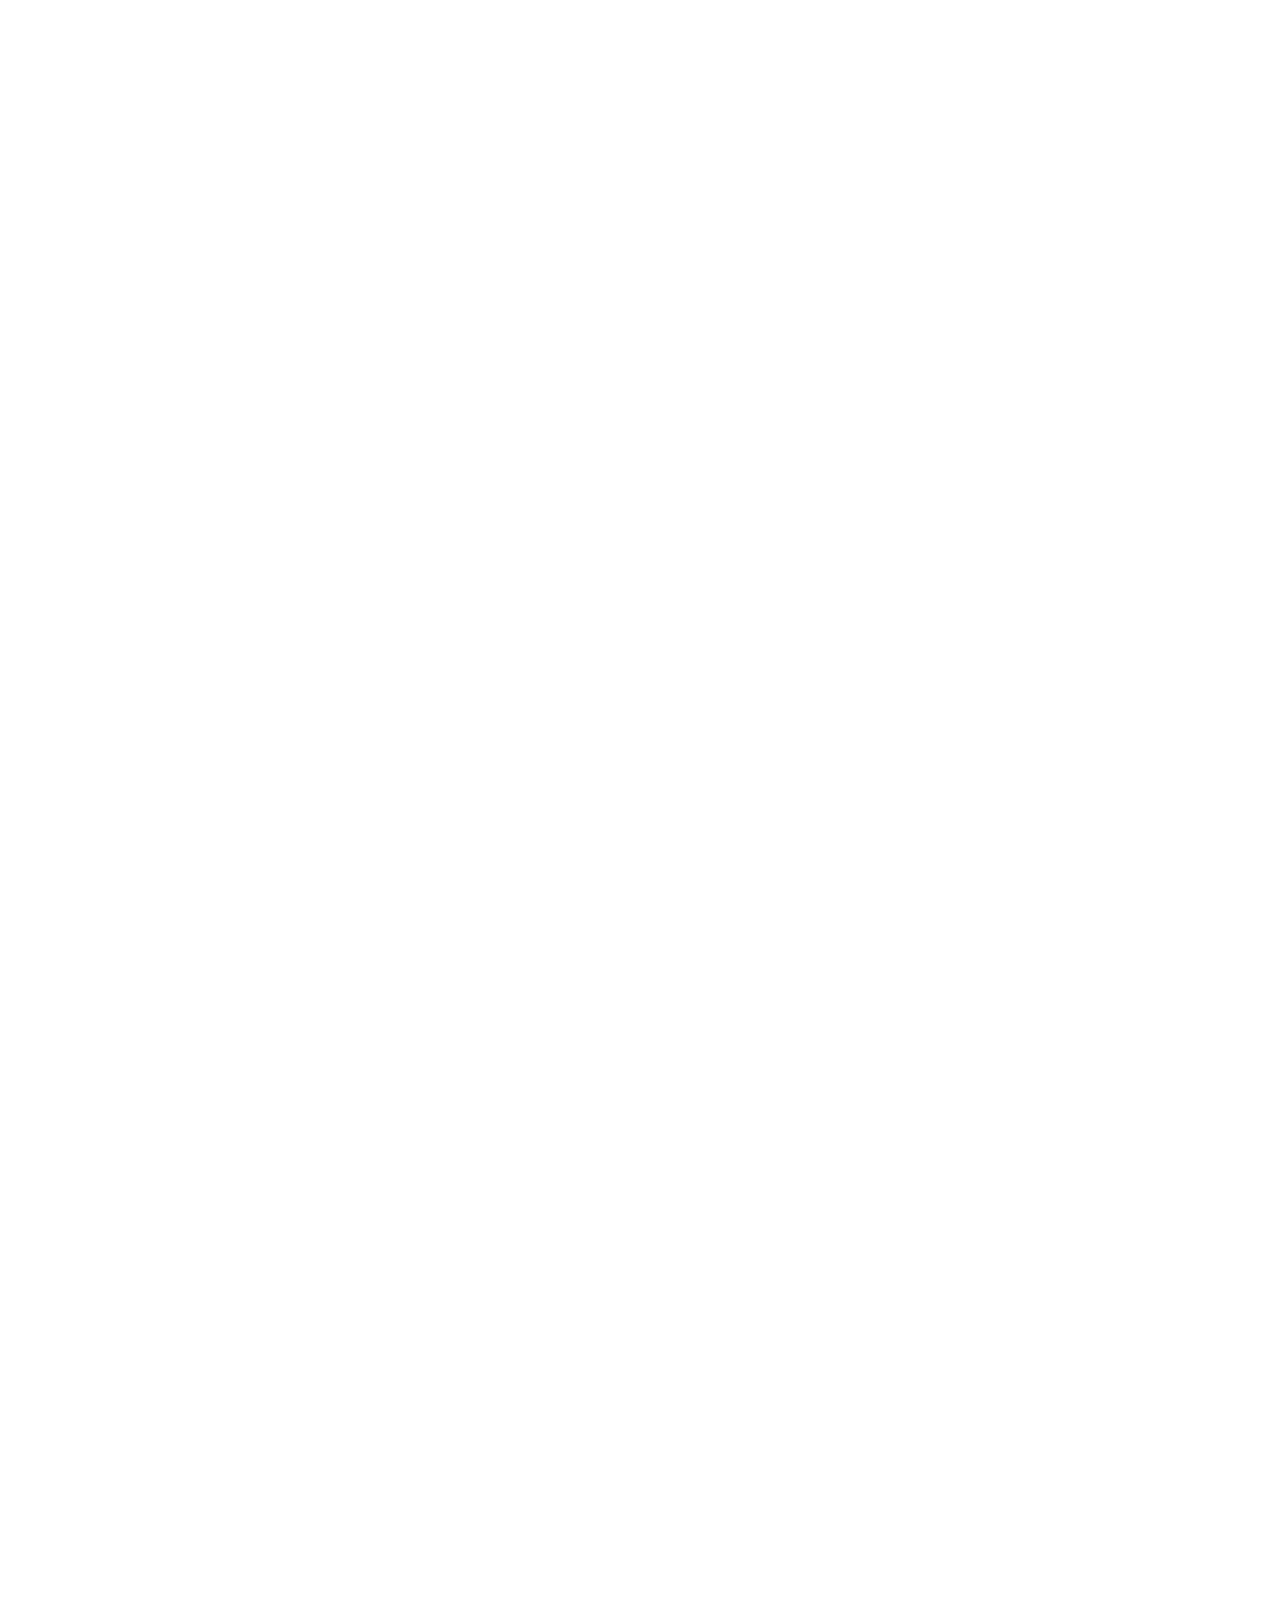
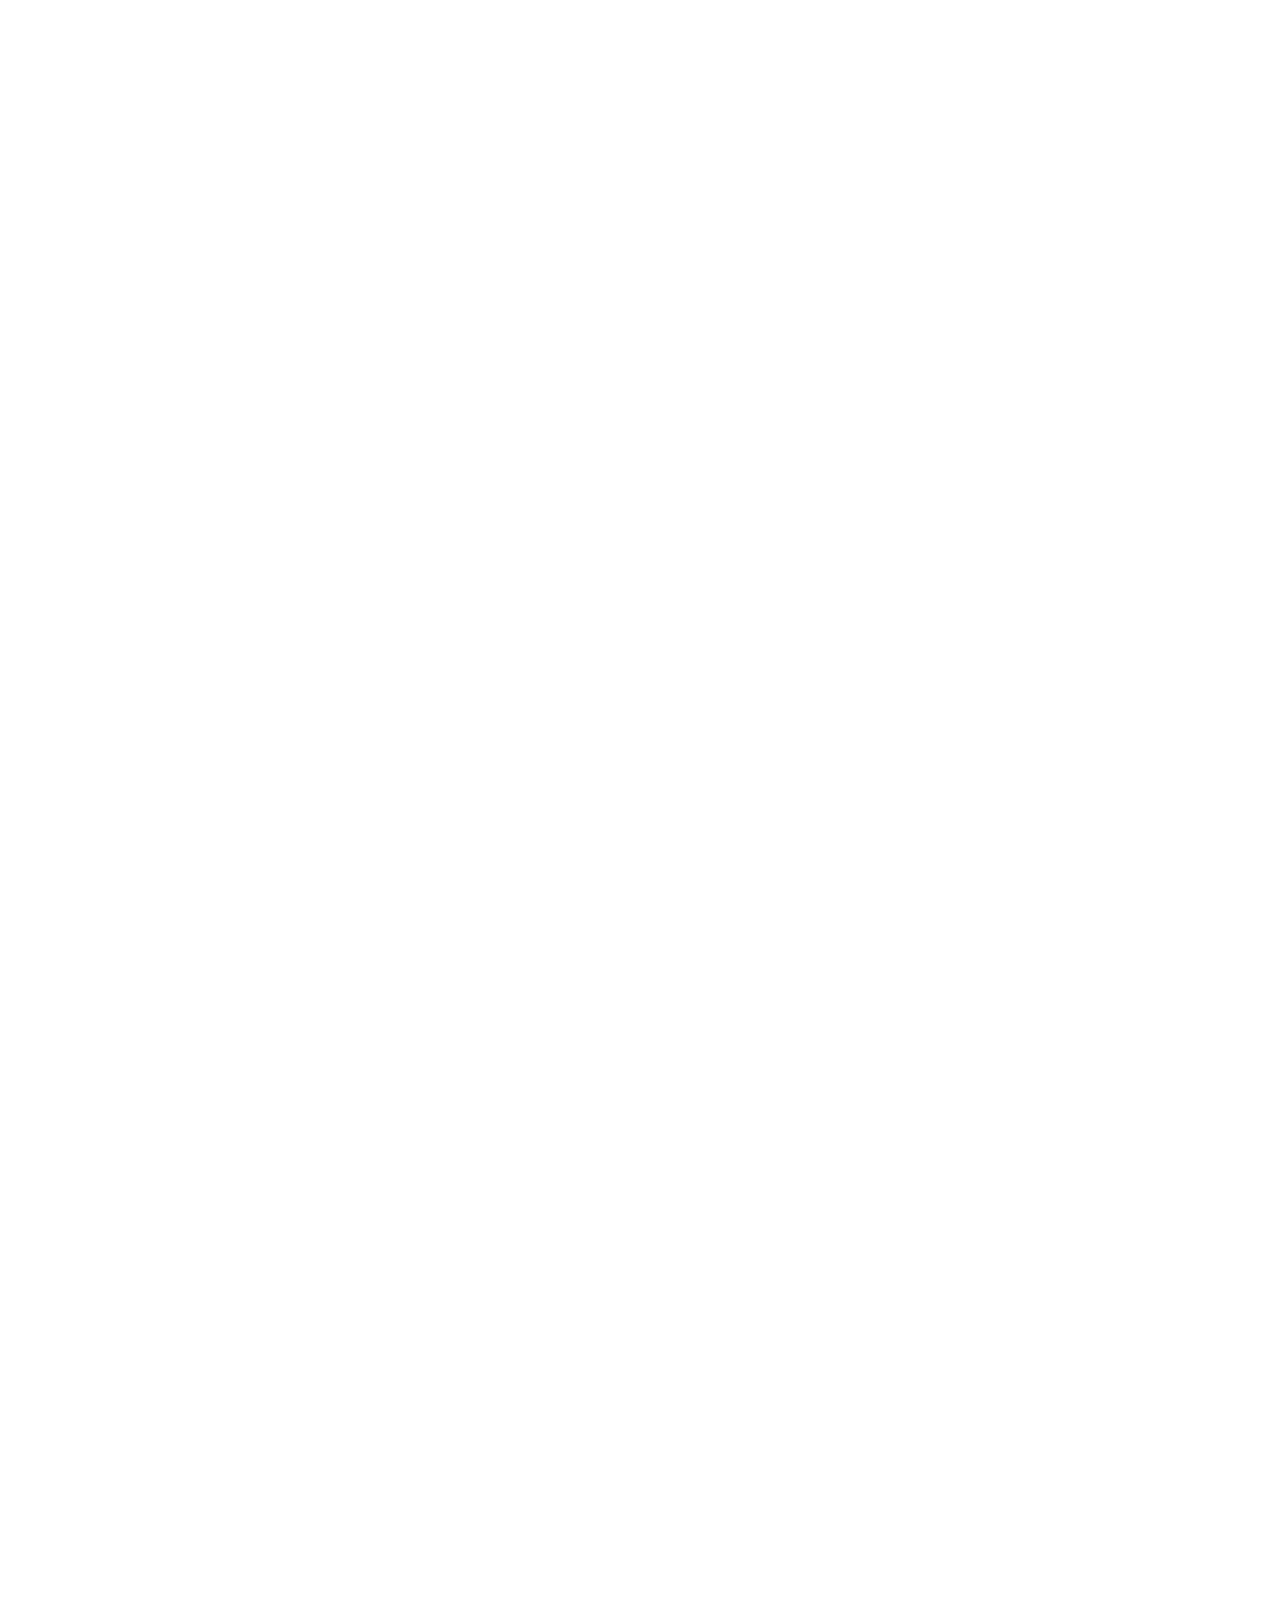
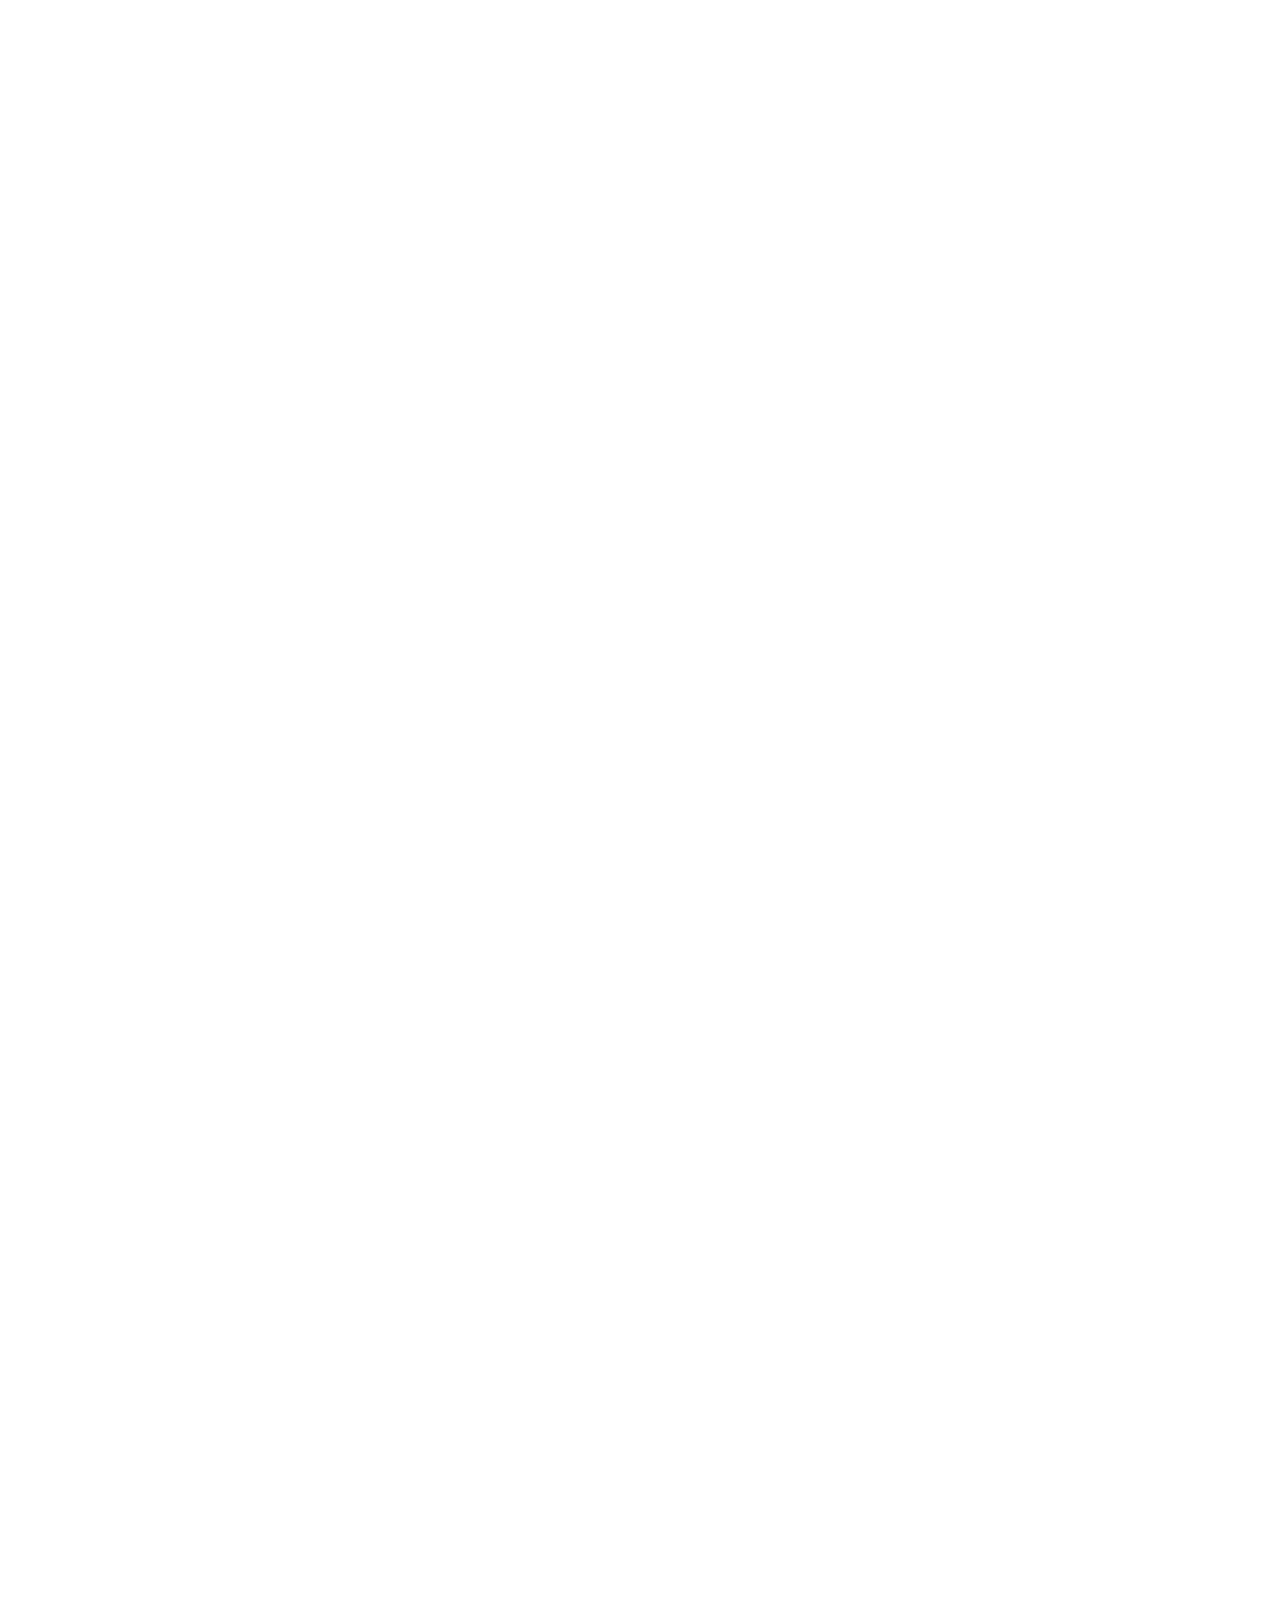
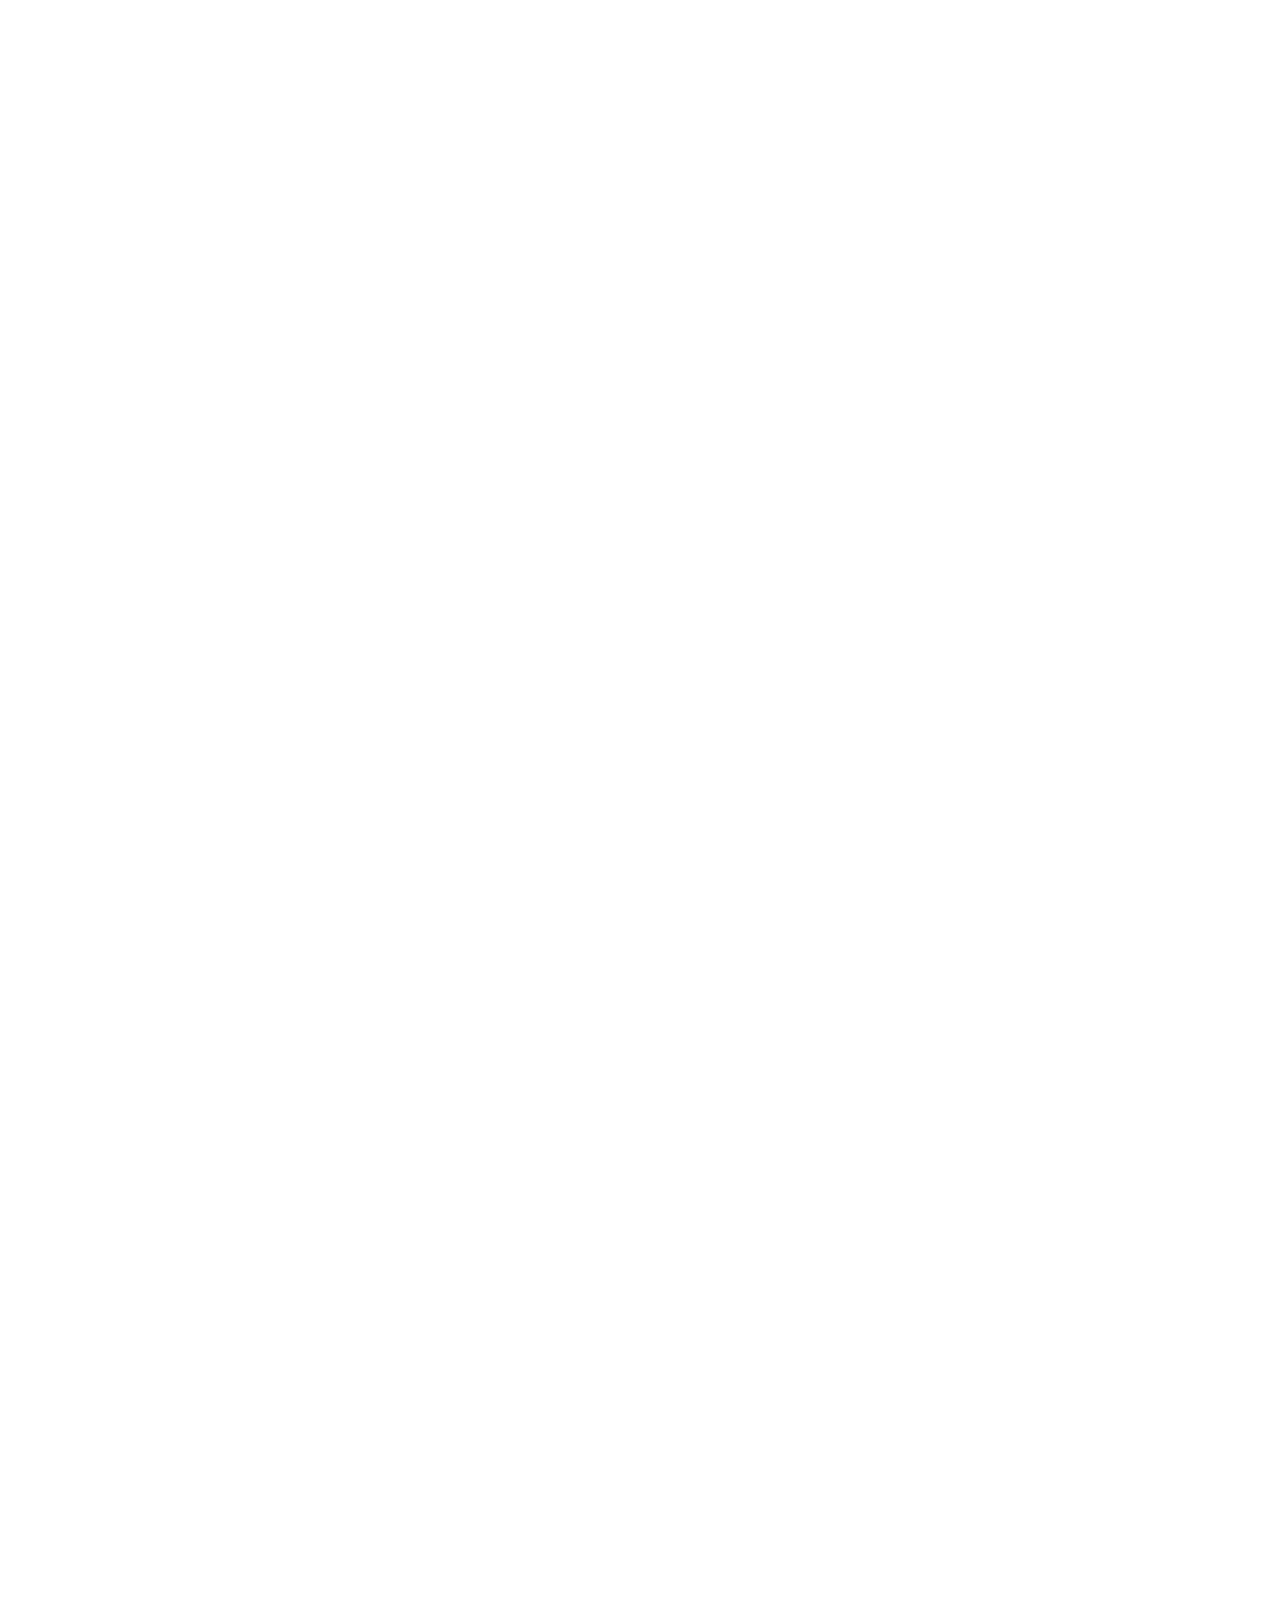
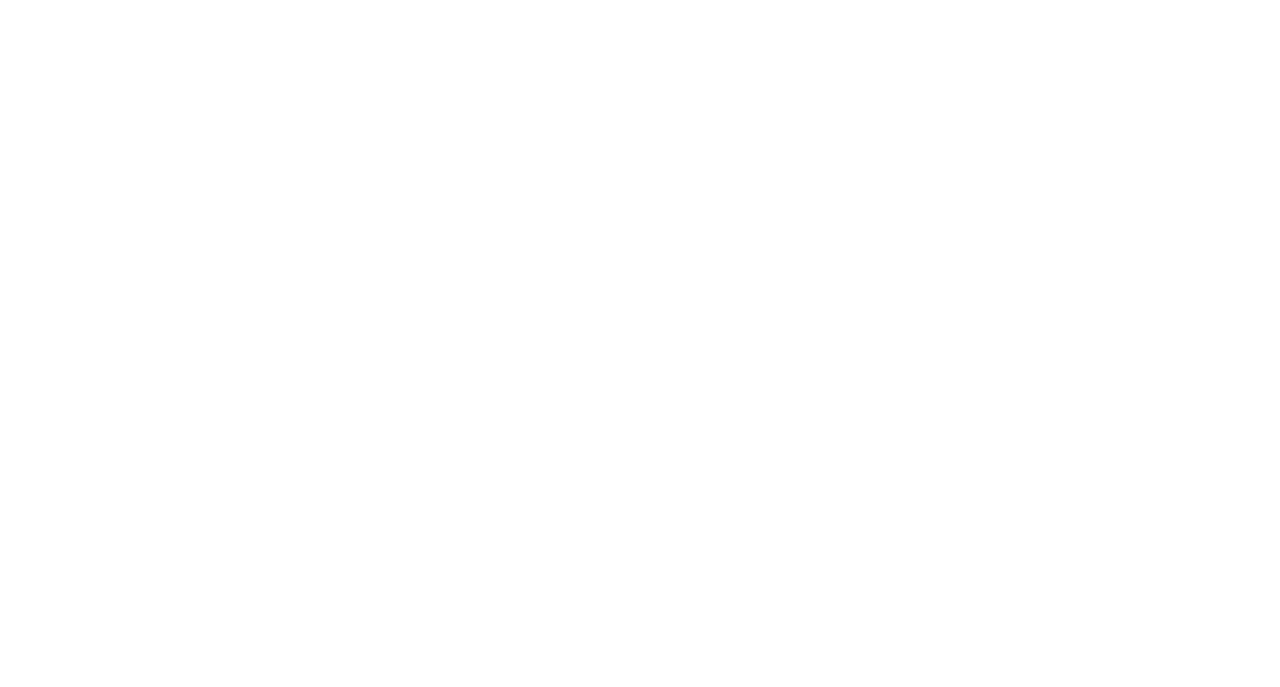
==== commit 07db5ba2: "new attempt" ====
--- a/project1.html
+++ b/project1.html
@@ -2,51 +2,50 @@
 <html lang="en">
   <head>
     <title>Flowspace Case Study</title>
+    <meta name="viewport" content="width=device-width, initial-scale=1">
     <link rel="stylesheet" href="CSS/reset.css">
     <link rel="stylesheet" href="CSS/project1.css">
   </head>
   <body>
     <!-- hero unit -->
-    <div class="container">
-      <section class="hero">
-        <header class="header">
-          <a href="index.html" class="logo">
-            <img src="images/logosignature.svg" alt="logo">
-          </a>
-          <div class="top-bar">
-            <div class="navigation">
-              <nav>
-                <div class="nav-wrapper">
-                  <ul>
-                    <li><a href="index.html">home</a></li>
-                    <li><a href="about.html">about</a></li>
-                    <li><a href="resume.pdf">resume</a></li>
-                    <li><a href="contact.html">contact</a></li>
-                  </ul>
-                </div>
-              </nav>
-            </div>
-          </div>
-          </header>
-          <div class="projecthero">
-            <img class="flowspacemockup" src="images/flowspacemockup.svg" alt="flowspace mockup">
-        </div>
-    </section>
-
-  <div class="wrapper">
-<section class="projectintro">
-  <div class="project-containter">
-    <div class="summarytext">
-    <h3>summary</h3>
-    <p> With a plethora of cloud storage platforms being all viable options for users, Flowspace means to enter the space to create a more transparent cloud storage platform where users have full control over the security of their files while maintaining the simplicity they crave. I researched, branded, designed and prototyped Flowspace for my Bloc Designer Track project.</p>
-    <div class="button">
-    <a href="https://www.figma.com/proto/nSRczBjdL1rIGC3aIa2fnl/Flowspace-Mockups?node-id=26%3A2&viewport=470%2C-104%2C0.018384581431746483&scaling=scale-down-width"><span class="buttonhighlight">View Prototype</span>
-
+    <div class="wrapper">
+      <div class="navigation">
+        <nav>
+          <div class="nav-wrapper">
+              <ul>
+                <li><a href="about.html">about</a></li>
+                <li><a href="resume.pdf">resume</a></li>
+                <li><a href="contact.html">contact</a></li>
+              </ul>
+          </div>
+      </nav>
+   </div>
+<section class="projecthero">
+  <header>
+    <a href="index.html" class="logo">
+      <img src="images/logosignature.svg" alt="logo">
     </a>
-    </div>
-</div>
-  </div>
-  </section>
+  </header>
+      <h2 class="tagline">A more transparent cloud storage solution</h2>
+        <div id="heroimage">
+            <img src="images/flowspacemockup.svg" alt="flowspace mockup">
+        </div>
+      </div>
+  </section>
+
+  <section class="summary">
+    <div class="introduction">
+      <div class="intro">
+        <h3>Summary</h3>
+          <p>With a plethora of cloud storage platforms being all viable options for users, Flowspace means to enter the space to create a more transparent cloud storage platform where users have full control over the security of their files while maintaining the simplicity they crave. I researched, branded, designed and prototyped Flowspace for my Bloc Designer Track project.</p>
+          <div class="button">
+                <a href="https://www.figma.com/proto/nSRczBjdL1rIGC3aIa2fnl/Flowspace-Mockups?node-id=26%3A2&viewport=470%2C-104%2C0.018384581431746483&scaling=scale-down-width"><h3><span class="buttonhighlight">View Prototype</span></h3>
+                    </a>
+          </div>
+      </div>
+    </div>
+  </section>
+
   <!--Roles/deliverables-->
 
 <section class="myroles">
@@ -92,20 +91,17 @@
     </section>
     <!--Problem/Solution-->
 <section class="problem">
-  <div class="problem-container">
-    <div class="solutiontext">
+  <div class="subsection">
     <h3>Problem</h3>
       <p>Most cloud storage platforms are not as focused on privacy and security as they should be. The majority are more focused on being a place that you can house your files, sharing those files and collaborating on documents. Some have options for security, but these can only be unlocked with further payments which include features the user may not even need, but are forced to pay for in order to feel secure.</p>
     </div>
-  </div>
-</section>
+</section>
+
 <section class="solution">
-      <div class="solution-container">
-        <div class="solutiontext">
+      <div class="subsection">
         <h3>Solution</h3>
           <p>With an emphasis on transparency and control for users, Flowspace allows users to not only do the basics of what is needed in a cloud storage app, such as uploading and saving files, sharing, collaborating, and creating documents, but also offers full control and transparency over the files they have shared on an indiviudal level. All of these features are included in the free version, so users will only need to purchase a plan in order to have more storage space, but with a generous 10GB of free storage offered from the beginning, users will be enticed to join.</p>
         </div>
-      </div>
       </section>
         <!--Discovery/research-->
         <section class="section">
@@ -120,9 +116,11 @@
 
   <!--competitive analysis-->
 <section class="competitive-analysis">
-  <div class="subtitle">
+  <div class="block competitive-analysis">
+    <div class="intro">
   <h3>competitive analysis</h3>
         <p> I chose 3 popular cloud storage apps to perform a competitive analysis: Google Drive, DropBox, and Box to see where a new cloud storage application could enter the market and thrive.</p>
+    </div>
 </div>
 <div class="competitive-container">
   <div class="complist" id="dropbox">
@@ -158,11 +156,13 @@
         </div>
     </section>
       <!--user research-->
-<h3 class=user-research-title>user research</h3>
-<div class="intro">
-<p class=user-research-intro> After scoping out the competition, I conducted a user survey to find out the common habits and pain points of cloud storage users.</p>
-</div>
 <section id="user-research">
+  <div class="block user-research">
+    <div class="intro">
+    <h3>user research</h3>
+  <p> After scoping out the competition, I conducted a user survey to find out the common habits and pain points of cloud storage users.</p>
+</div>
+  </div>
   <div class="user-research-container-1">
         <div class="result">
           <h2 class=percentage>80%</h2>
@@ -194,7 +194,11 @@
             </section>
 
   <section id="personas">
-    <h3 class="user-personas-title">user personas</h3>
+    <div class="block personas">
+      <div class="intro">
+    <h3>user personas</h3>
+  </div>
+</div>
     <div class="personascontainer">
       <div id="Ronald">
         <h4>Ronald C.</h4>
@@ -238,28 +242,30 @@
 
 
 <section class="userstories">
-    <div class="userstory-explain">
-  <h3 class="user-stories-title">user stories</h3>
-    <p> Based on the survey and the personas I made focusing heavily on collaboration, simplicity, free storage and security, I put myself in a potential users mindset and created user stories based on what they wanted to achieve.<br><br> I chose to prioritize the basics of a cloud storage application that users said they used the most in the survey and then add in further collaboration and security measures in order to entice both users who use cloud storage already and those who do not yet, but would if security was taken into better consideration.</p>
-  </div>
+    <div class="block userstories">
+      <div class="intro">
+  <h3>user stories</h3>
+    <p> Based on the survey and the personas I made focusing heavily on collaboration, simplicity, free storage and security, I put myself in a potential users mindset and created user stories based on what they wanted to achieve.<br><br> I chose to prioritize the basics of a cloud storage application that users said they used the most in the survey and then add in further collaboration and security measures in order to entice both users who use cloud storage already and those who do not yet, but would if security was taken into better consideration.
+    <br><br>
+  I created user flows based user stories I created in order to provide the best experience for my users.</p>
+  </div>
+</div>
   </section>
 
   <div class="button">
-    <a href="https://whimsical.com/YK2dbDoAyvMwLvEDd1xdZZ"><span class="buttonhighlight">View Stories</span>
-      <img src="images/sidearrow.svg" alt="buttonarrow">
+    <a href="https://whimsical.com/YK2dbDoAyvMwLvEDd1xdZZ"><h3><span class="buttonhighlight">View Stories</span></h3>
     </a>
   </div>
 
   <section class="userflows">
-        <div class="userflow-explain">
-    <h3 class="user-flows-title">user flows</h3>
-
+        <div class="subsection">
+    <h3>user flows</h3>
       <p> I created user flows based user stories I created in order to provide the best experience for my users.</p>
     </div>
     <div class="userflowimage">
       <img src="images/userflows.png" alt="User Flow">
     </div>
-      <div class="userflow-breakdown">
+      <div class="subsection">
         <ul>
           <li>Security: The ability to view the files you have shared and edit those share permissions at an individual user level.</li>
           <li>Collaboration: The ability to comment on files and tag people for visibility</li>
@@ -278,8 +284,7 @@
 
 
   <section class="wireframes">
-    <div class="wireframe-explain">
-    <div class="sketchesandwireframes">
+    <div class="subsection">
       <h3><span class="pinkunderline">sketches & wireframes</span></h3>
         <p class="intro">When creating the wireframes for this project,  I wanted to create something to make sure that it was familiar enough that it would be easily acclimated to based on users use of other cloud storage apps used by most of my users (Google Drive, Dropbox).</p>
     </div>
@@ -299,14 +304,12 @@
       </div>
   </section>
 
-<section class="usability-test1">
-    <div class="test-explain">
-      <div class="test-container">
+<section class="usability-test">
+      <div class="subsection">
         <h3><span class="pinkunderline">usability test #1</span></h3>
           <p class=intro>After completing three rounds of testing for the tasks at hand, I was able to identify where the users where having the most confusion.</p>
     </div>
-  </div>
-  <div class="usability-list">
+  <div class="subsection">
       <p>I did 3 seperate usability tests to test my users completing 3 tasks:</p>
         <ol>
           <li>Sign up for a new account</li>
@@ -314,7 +317,7 @@
           <li>Organize a file</li>
         </ol>
       </div>
-    <div class="usability-analysis">
+    <div class="subsection">
       <p>There was consistent confusion when it came to the hover buttons for share, download, and move file. Users were unable to find them and wanted to go to the vertical dots that many people know as an indicator for ‘options’. In my next iteration, I chose to place those options under the vertical dots and remove the hover buttons all together.</p>
         <img src="images/wireframeupdate.svg" alt="Wireframe update">
    </div>
@@ -328,22 +331,25 @@
     </div>
     </div>
   </section>
+
     <section class="branding">
-      <div class="branding-container">
+      <div class="subsection">
         <h3><span class="pinkunderline">branding</span></h3>
-        <h3 class="subtitle">The Flowspace Story</h3>
+        <h4>The Flowspace Story</h4>
           <p>Entering flow is when  the mental state of operation in which a person performing an activity is fully immersed in a feeling of energized focus, full involvement, and enjoyment in the process of the activity.</p>
           <p>The idea is to melt this concept into a cloud storage service where all of your important files are in one place and are easily organizable to make sure you have everything you need to collaborate, share, and create in either a personal or professional manner.</p>
-        <h3 class="subtitle">Logo Sketches & Concepts</h3>
+        <h4>Logo Sketches & Concepts</h4>
             <img src="images/logosketches.svg" alt="logo sketches">
           <p>I drew up some images that made me think of the word ‘flow’, and eventually came up with this sort of melting down an icon concept.</p>
           <p>Once this was drawn out and the feeling that I wanted Flowspace to evoke was chosen, I got to work choosing a color palette that I thought would help express those emotions further.</p>
           <p>I had originally wanted to use a very minimalistic look when it came to the logo, starting with this black and white version, but seeing it in digital form, I decided it needed a bit more.</p>
             <img src="images/digitalsketches.svg" alt="digital logo sketches">
-      <div class="color logos">
+      <div class="color-logos">
             <img src="images/digitallogosketchescolor.svg" alt="digital color logos">
           </div>
-        <h3 class="subtitle">Style Guide</h3>
+
+      <div class="subsection">
+        <h3>Style Guide</h3>
           <p>I chose to use the darker blue as a brand color because it symbolizes intelligence and trust while the lighter coral and aqua give an inviting, friendly vibe. The coral color is a pop of color that is fun and energetic, like entering a “flow state” can be. I believe the fonts are soft and playful which add to this effect. I chose to use the same fonts together instead of the previous ‘basic’ font as the brand font because once I tried it out, they seemed to mesh well together and look different enough when changing weight and size, although they are technically the same.</p>
             <img src="images/styleguide.svg" alt="Style Guide">
       </div>
@@ -355,9 +361,9 @@
   </section>
 <section class="hifi">
   <div class="hifi-container">
-    <h3 class="subtitle">Flowspace Homepage</h3>
+    <h4>Flowspace Homepage</h4>
       <img src="images/flowspacemockupshome.svg" alt="Homepage Mockups">
-        <h3 class="subtitle">Flowspace Dashboard</h3>
+        <h4>Flowspace Dashboard</h4>
           <img src="images/hifimockups.svg" alt="Dashboard Mockups">
     </div>
   <div class="button">
@@ -367,17 +373,11 @@
   </div>
 </section>
   <!--User testing-->
-<section class="section">
-      <div class="sectiontitle">
-  <div class="centered">
-    <h1 class="casestudyheader">User Testing</h1>
-      <img class=casestudyimage src="images/testing.svg" alt="User Testing">
-    </div>
-  </div>
-</section>
-
-<section class="usability-test2">
-  <div class="container-usability-test2">
+
+
+
+<section class="usability-test">
+  <div class="subsection">
     <h3><span class="pinkunderline">usability test #2</span></h3>
       <p>I did 3 separate usability tests to test my users completing 5 tasks:</p>
         <ol>
@@ -388,7 +388,7 @@
           <li> Change a user’s permissions on a file that you have shared previously to ‘edit only’, then delete them</li>
         </ol>
   </div>
-    <div class="container-usability-test2-analysis">
+    <div class="subsection">
       <p>Analyzing the feedback from my users, I had a few consistencies reported that I decided to implement and tweak in the final product. One of the most important, was creating a tour to give users a warm welcome into Flowspace.</p>
    </div>
    <div class="video">
@@ -426,7 +426,6 @@
         <li> <a href="www.linkedin.com/in/nikkiefstathiou"><img src="images/linkedin.svg" alt="linkedin"></a></li>
       </ul>
 </footer>
-</div>
 <script src="slider.js"></script>
   </body>
 </html>
--- a/CSS/project1.css
+++ b/CSS/project1.css
@@ -1,72 +1,53 @@
-html, body { height: 100%; }
-body {
-  overflow-x:hidden;
+html,body
+{
+    width: 100%;
+    height: 100%;
+    margin: 0px;
+    padding: 0px;
+    overflow-x: hidden;
 }
 
 
-
-body{
-  font-family: 'open sans', Arial, Helvetica, sans-serif;
-  font-size: 20px;
-  font-weight: 350;
-  color: #595954;
-  line-height: 35px;
-
-  letter-spacing: .025em;
-}
-
 h1 {
-  font-size: 28px;
-  font-family: raleway;
+  font-family: 'raleway';
   font-weight: bold;
-  color: #595954;
-  padding-bottom: 20px;
+  font-size: 32px;
+    color: #595954;
 }
 
 h3 {
-  font-weight: bold;
-  padding-bottom: 20px;
-  text-align: center;
-}
-
-h2 {
-  font-weight: 600;
-  font-size: 30px;
+  font-family: 'josefin sans';
+  font-weight: 500;
   color: #595954;
-  line-height: 10px;
-  letter-spacing: .025em;
-  padding-bottom: 20px;
-  text-align: left;
+  font-size: 24px;
 }
 
 p {
-  width: 900px;
-  margin: auto;
+  font-family: 'proxima-nova', sans-serif;
+  font-size: 20px;
+  line-height: 40px;
+    color: #595954;
 }
+
+/**HERO**/
 
 .navigation {
   float: right;
-  padding-right: 50px;
 
 }
 
-header {
-padding-left: 60px;
-padding-top: 60px;
-padding-bottom: 60px;
-
+.wrapper {
+  background-image: url('../images/wave.svg');
+  background-repeat: no-repeat;
+  background-position: center;
 }
 
-.hero {
-  background-image: url(images/wave.svg);
-  background-repeat: no-repeat;
-  background-position: center;
-  background-size: auto;
-  height: 897.09px;
-  left: 0px;
-  right: 0px;
-  top: 0px;
+#heroimage img {
+    max-width: 400px;
+    min-width: 100px;
+    padding-bottom: 100px;
 }
+
 
 .nav-wrapper ul li {
   display: inline-block;
@@ -93,489 +74,79 @@
   float: right;
 }
 
+.wave {
 
-/** HERO Content **/
-
-img.flowspacemockup {
-    display: flex;
-    margin: auto;
-    padding-top: 0px;
+  z-index: -2;
 }
 
 
+/**deliverables section titles and paragraphs **/
+
+.introduction {
+  min-height: 500px;
+  background-color: white;
+  display: flex;
+  justify-content: center;
+  align-items: center;
+}
+
+.block {
+  min-height: 500px;
+  background-color: #FFECFF;
+  display: flex;
+  justify-content: center;
+  align-items: center;
+}
+
+.intro {
+  padding: 20px;
+}
+
+.intro h3 {
+  padding-bottom: 20px;
+  text-align: center;
+}
+
+
+p {
+  max-width: 875px;
+}
+
+
+/** Section Titles **/
+
+.sectiontitle {
+  min-height: 500px;
+  background-color: #F3F5F6;
+  display: flex;
+  justify-content: center;
+  align-items: center;
+}
+
+.centered {
+  text-align: center;
+}
+
+.centered h1 {
+  padding-bottom: 20px;
+}
+
+/**buttons**/
+
 .button a {
+  text-decoration: none;
   color: #595954;
-  font-weight: bold;
-  text-decoration: none;
-  position: relative;
 }
 
 .button {
-  padding-top: 60px;
   text-align: center;
-}
-
-.buttonarrow {
-  padding-left: 17px;
+  padding: 20px;
 }
 
 .buttonhighlight {
-  font-size: 24px;
   background: linear-gradient(180deg,rgba(0,0,0,0) 50%, #D5FE00 50%);
 }
 
 .buttonhighlight:hover{
   background: linear-gradient(180deg,rgba(0,0,0,0) 50%, #FFECFF 50%);
 }
-
-/** Intro **/
-
-
-.projectintro {
-  width: 100%;
-  height: 500px;
-}
-
-.project-container{
-  margin: auto;
-  width: 700px;
-}
-
-.summarytext {
-  height: 500px;
-  display: table-cell;
-  vertical-align: middle;
-}
-
-.summary {
-  background: linear-gradient(180deg,rgba(0,0,0,0) 50%, #FFECFF 50%);
-}
-
-/**Deliverables**/
-
-.myroles {
-  width: 100%;
-  height: 550px;
-  background-color: rgba(12, 202, 242, 0.10);
-  text-align: left;
-}
-
-.rolescontainer .deliverable {
-    text-align: center;
-    margin: auto;
-    text-align: center;
-}
-
-.rolescontainer {
-  display: flex;
-  width: 1200px;
-  margin: auto;
-  height: 600px;
-}
-
-.deliverable {
-  flex: 1;
-  width: 203px;
-  height: 370px;
-}
-
-.underline {
-  background: linear-gradient(180deg,rgba(0,0,0,0) 50%, #FFECFF 50%);
-}
-
-.rolelist {
-  text-align: center;
-  font-size: 28px;
-}
-
-/** Problem Solution **/
-
-.problem-container {
-  margin: auto;
-  width: 900px;
-}
-
-.problem {
-  width: 100%;
-  height: 500px;
-}
-
-.problemtext {
-  height: 500px;
-  position: relative;
-}
-
-.solution-container {
-  width: 900px;
-  margin: auto;
-}
-
-.solutiontext {
-  display: table-cell;
-  vertical-align: middle;
-  height: 500px;
-}
-
-
-.solution {
-  width: 100%;
-  height: 500px;
-  background-color: #FFECFF;
-}
-
-/**discovery and research**/
-
-
-
-.section {
-  width: 100%;
-  height: 500px;
-}
-
-.sectiontitle {
-  margin: auto;
-  text-align: center;
-  width: 300px;
-  position: relative;
-}
-
-.centered {
-  display: table-cell;
-  vertical-align: middle;
-  margin:auto;
-  width: 100%;
-}
-
-
-/**competitive analysis**/
-
-
-.competitive-analysis hr {
-      width: .1px;
-      height:186px;
-      margin:8%;
-      background-color:#D2D2D2;
-
-  }
-
-  .competitive-analysis img {
-      padding-right:70px;
-      padding-left: 70px;
-      padding-bottom: 20px;
-
-  }
-
-  .complist {
-      padding-left:0px;
-      padding-right:0px;
-      text-align: center;
-  }
-
-
-  #dropbox img {
-      width: 60px;
-  }
-
-  #googledrive img {
-      height: 80px;
-  }
-
-  #box img {
-      width: 80px;
-  }
-
-
-  .competitive-analysis .competitive-container {
-      display:flex;
-      align-items: center;
-      justify-content:center;
-  }
-
-.competitive-container {
-  margin: auto;
-}
-
-.competitive-analysis {
-  background-color: #f7f7f7;
-  padding: 20px;
-}
-
-.subtitle {
-  width: 900px;
-  margin: auto;
-}
-
-/** results **/
-
-.user-research-title {
-  padding-top: 60px;
-  text-align: center;
-}
-
-.user-research-intro {
-  padding-bottom: 60px;
-}
-
-#user-research {
-  width: 900px;
-  height: 600px;
-  border: 1px solid lightgrey;
-  margin: auto;
-}
-
-#user-research .result {
-    padding-top: 60px;
-    text-align: center;
-
-}
-
-.user-research-container-1 {
-  display: flex;
-  justify-content: center;
-}
-
-
-.result {
-  position: relative;
-  height: 200px;
-  padding-left: 60px;
-  padding-right: 60px;
-  text-align: center;
-}
-
-#user-research .result2 {
-    text-align: center;
-    padding-top: 40px;
-}
-
-.user-research-container-2 {
-  display: flex;
-  justify-content: center;
-  padding-top: 50px;
-}
-
-.result2 {
-  position: relative;
-  padding-left: 60px;
-  padding-right: 60px;
-  text-align: center;
-}
-
-.centeredresults {
-  width: 203px;
-  display: block;
-  padding-top: 10px;
-}
-
-.percentage {
-  display: block;
-  width: 203px;
-  font-weight: bold;
-  font-size: 32px;
-  text-align: center;
-}
-
-.intro {
-  width: 900px;
-  margin: auto;
-}
-
-/**personas**/
-
-.personascontainer {
-  padding-top: 30px;
-}
-
-.user-personas-title {
-  text-align: center;
-  padding-top: 20px;
-}
-
-#personas .personascontainer {
-    display: flex;
-    justify-content:center;
-    margin:auto;
-  }
-
-#personas img {
-  text-align: center;
-  width: 30%;
-}
-
-#personas {
-  margin-top: 30px;
-  padding-left:120px;
-  padding-right:120px;
-  background-color: rgba(12, 202, 242, 0.10);
-  height: 500px;
-  }
-
-  #personas hr {
-    width: .2px;
-    height:200px;
-    margin:10%;
-    background-color:#D2D2D2;
-  }
-
-
-#ronald, #kaela {
-    padding-bottom: 30px;
-    padding-top:30px;
-    width: 350px;
-}
-
-#personas h4, #personas p {
-    width: 350px;
-    text-align:center;
-    padding-top:10px;
-}
-
-/**Information Architecture**/
-
-/**user flows**/
-
-.userstories {
-  background-color: #FFECFF;
-  height: 500px;
-  width: 100%;
-}
-
-.userstory-explain {
-  width: 900px;
-  margin: auto;
-}
-
-.userflow-explain {
-  width: 900px;
-  margin: auto;
-}
-
-.userflows {
-  padding-top: 60px;
-  width:100%;
-}
-
-.userflow-breakdown {
-  width: 900px;
-  margin: auto;
-}
-
-.userflow-breakdown li {
-  padding-bottom: 20px;
-}
-
-.userflow-explain p {
-  padding-bottom: 40px;
-}
-
-.userflowimage {
-  margin: auto;
-}
-
-/**WIREFRAME SLIDER **/
-
-
-.wireframe-explain {
-  margin-top: 60px;
-  margin-bottom: 60px;
-  width: 100%;
-  height: 500px;
-  background-color: #f7f7f7;
-}
-
-.sketchesandwireframes {
-  margin: auto;
-  width: 900px;
-  padding-bottom: 60px;
-  padding-top: 60px;
-}
-
-.carousel-wrapper{
-  height: 500px;
-  position: relative;
-  width: 1000px;
-  margin: 0 auto;
-}
-.carousel-item{
-  position:absolute;
-  top:0;
-  bottom:0;
-  left:0;
-  right:0;
-  padding:25px 50px;
-  opacity:0;
-  transition: all 0.5s ease-in-out;
-}
-.arrow {
-  border: solid black;
-    border-width: 0 3px 3px 0;
-    display: inline-block;
-    padding: 12px;
-}
-
-.arrow-prev{
-  left:-30px;
-  position:absolute;
-  top:50%;
-  transform:translateY(-50%) rotate(135deg);
-}
-
-.arrow-next{
-    right:-30px;
-  position:absolute;
-  top:50%;
-  transform:translateY(-50%) rotate(-45deg);
-  }
-
-.light{
-  color:white;
-}
-
-@media (max-width: 480px) {
-      .arrow, .light .arrow {
-        background-size: 10px;
-        background-position: 10px 50%;
-      }
-    }
-
-/*Select every element*/
-[id^="item"] {
-    display: none;
-  }
-
-.item-1 {
-    z-index: 2;
-    opacity: 1;
-  background:url('images/wireframesketches.svg');
-  background-size:contain;
-  background-repeat: no-repeat;
-  background-position: center;
-  }
-.item-2{
-  background:url('images/wireframedigitals.svg');
-   background-size: contain;
-   background-repeat: no-repeat;
-   background-position: center;
-}
-
-
-*:target ~ .item-1 {
-    opacity: 0;
-  }
-
-#item-1:target ~ .item-1 {
-    opacity: 1;
-  }
-
-#item-2:target ~ .item-2 {
-    z-index: 3;
-    opacity: 1;
-  }
-
-/**usability testing 1**/
-
-.test-explain {
-  width: 100%;
-  height: 500px;
-  background-color: blue;
-}
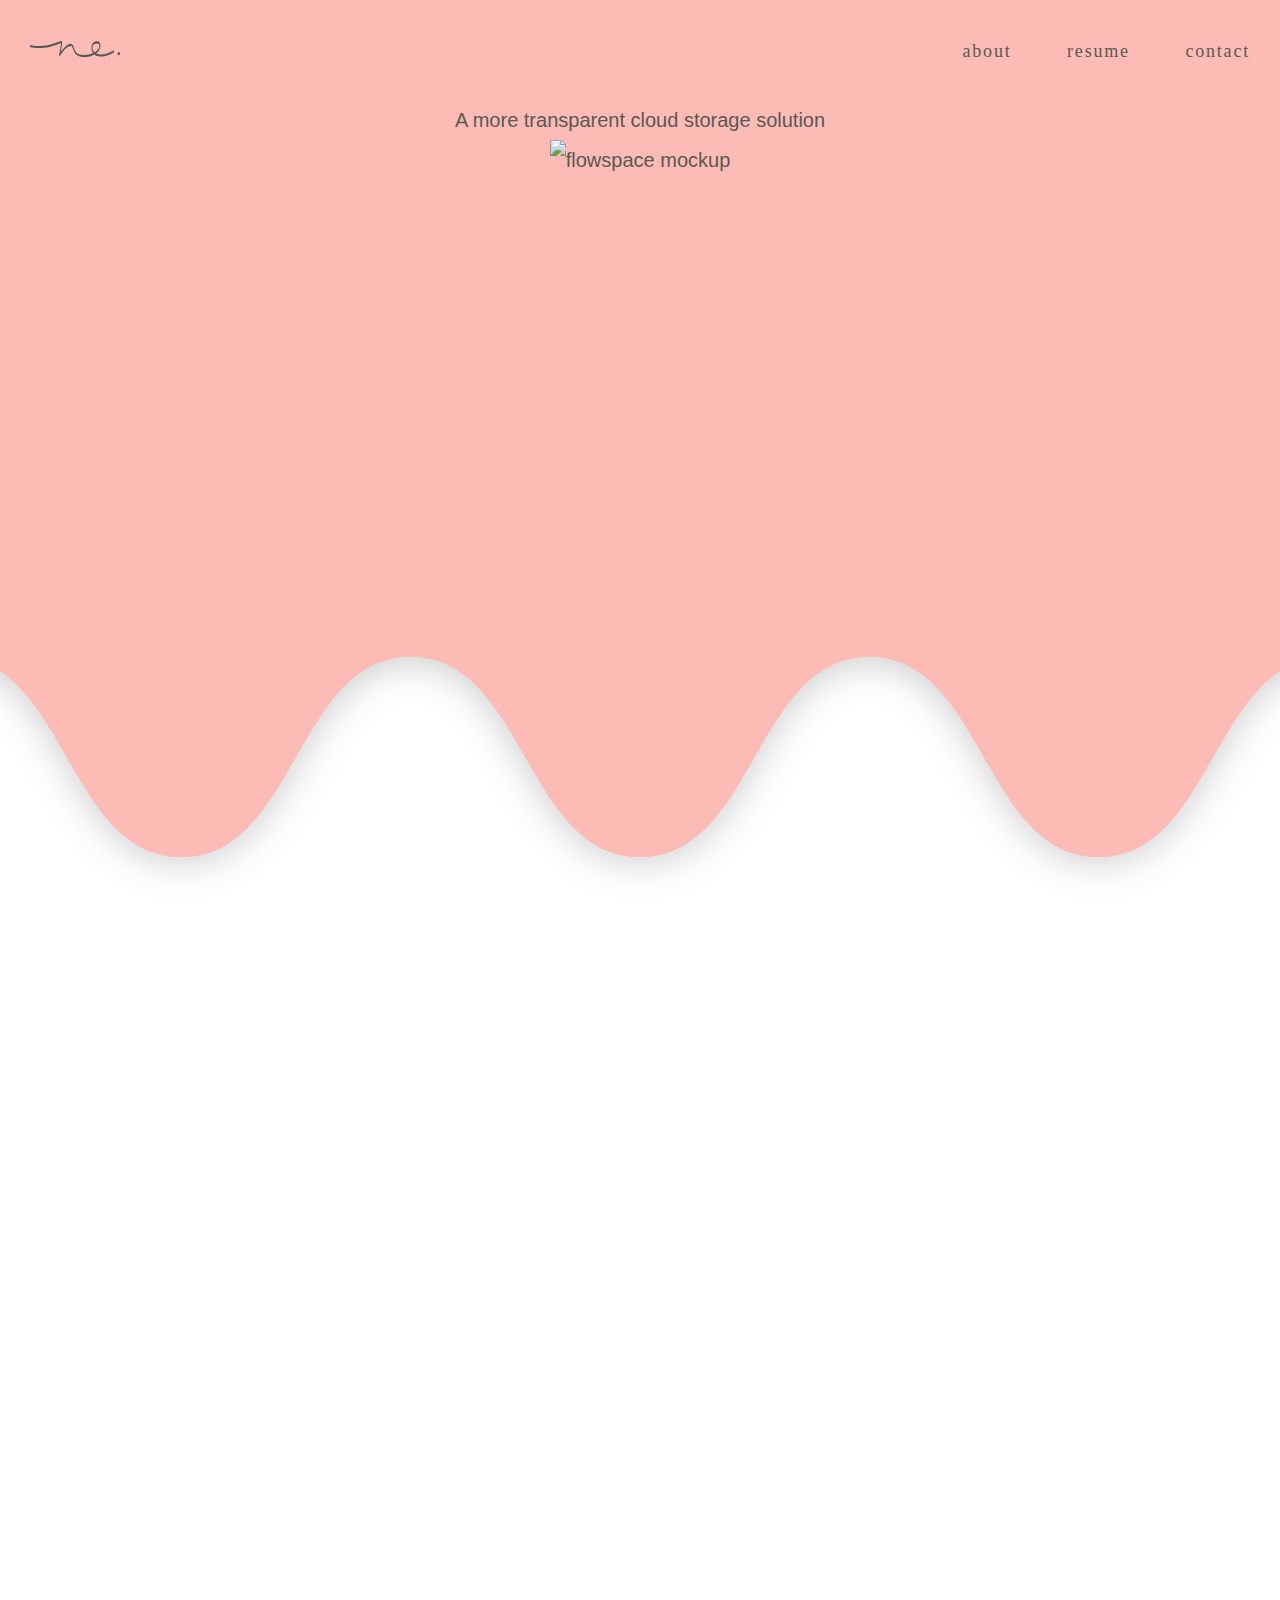
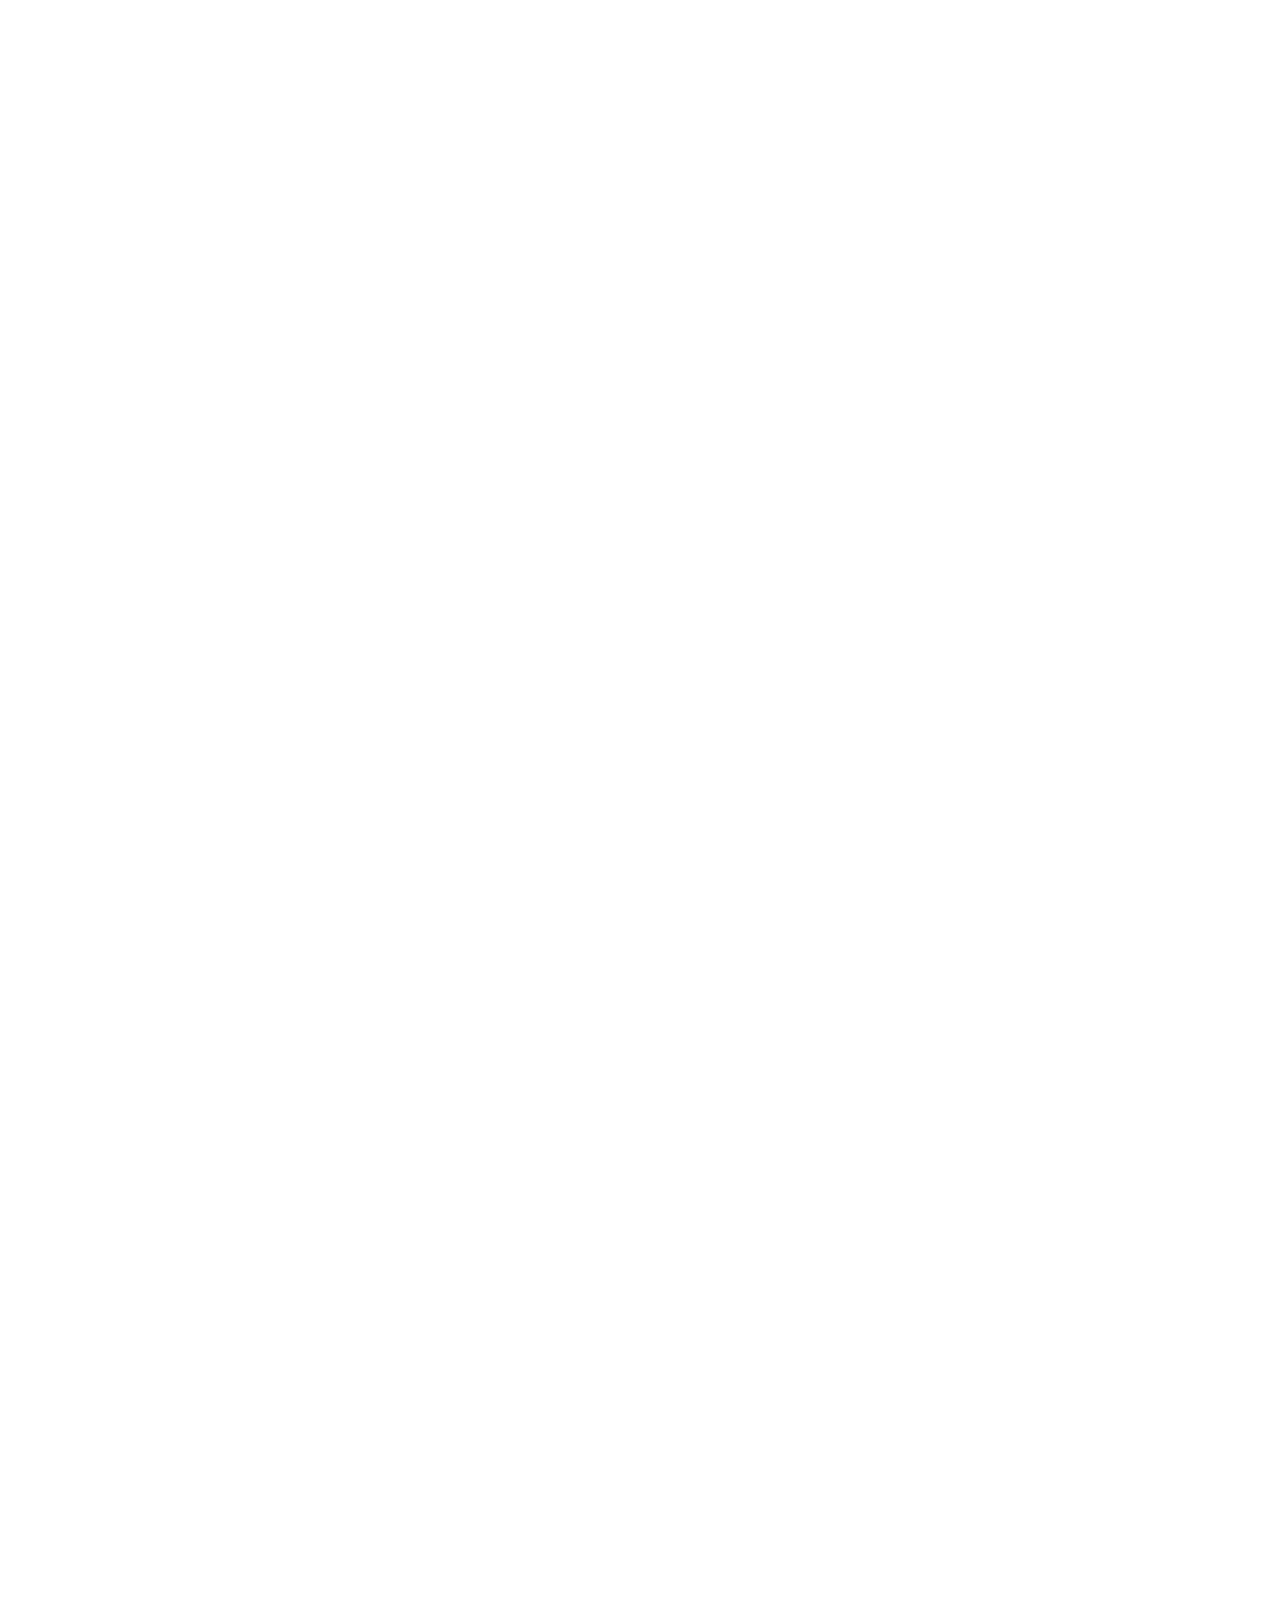
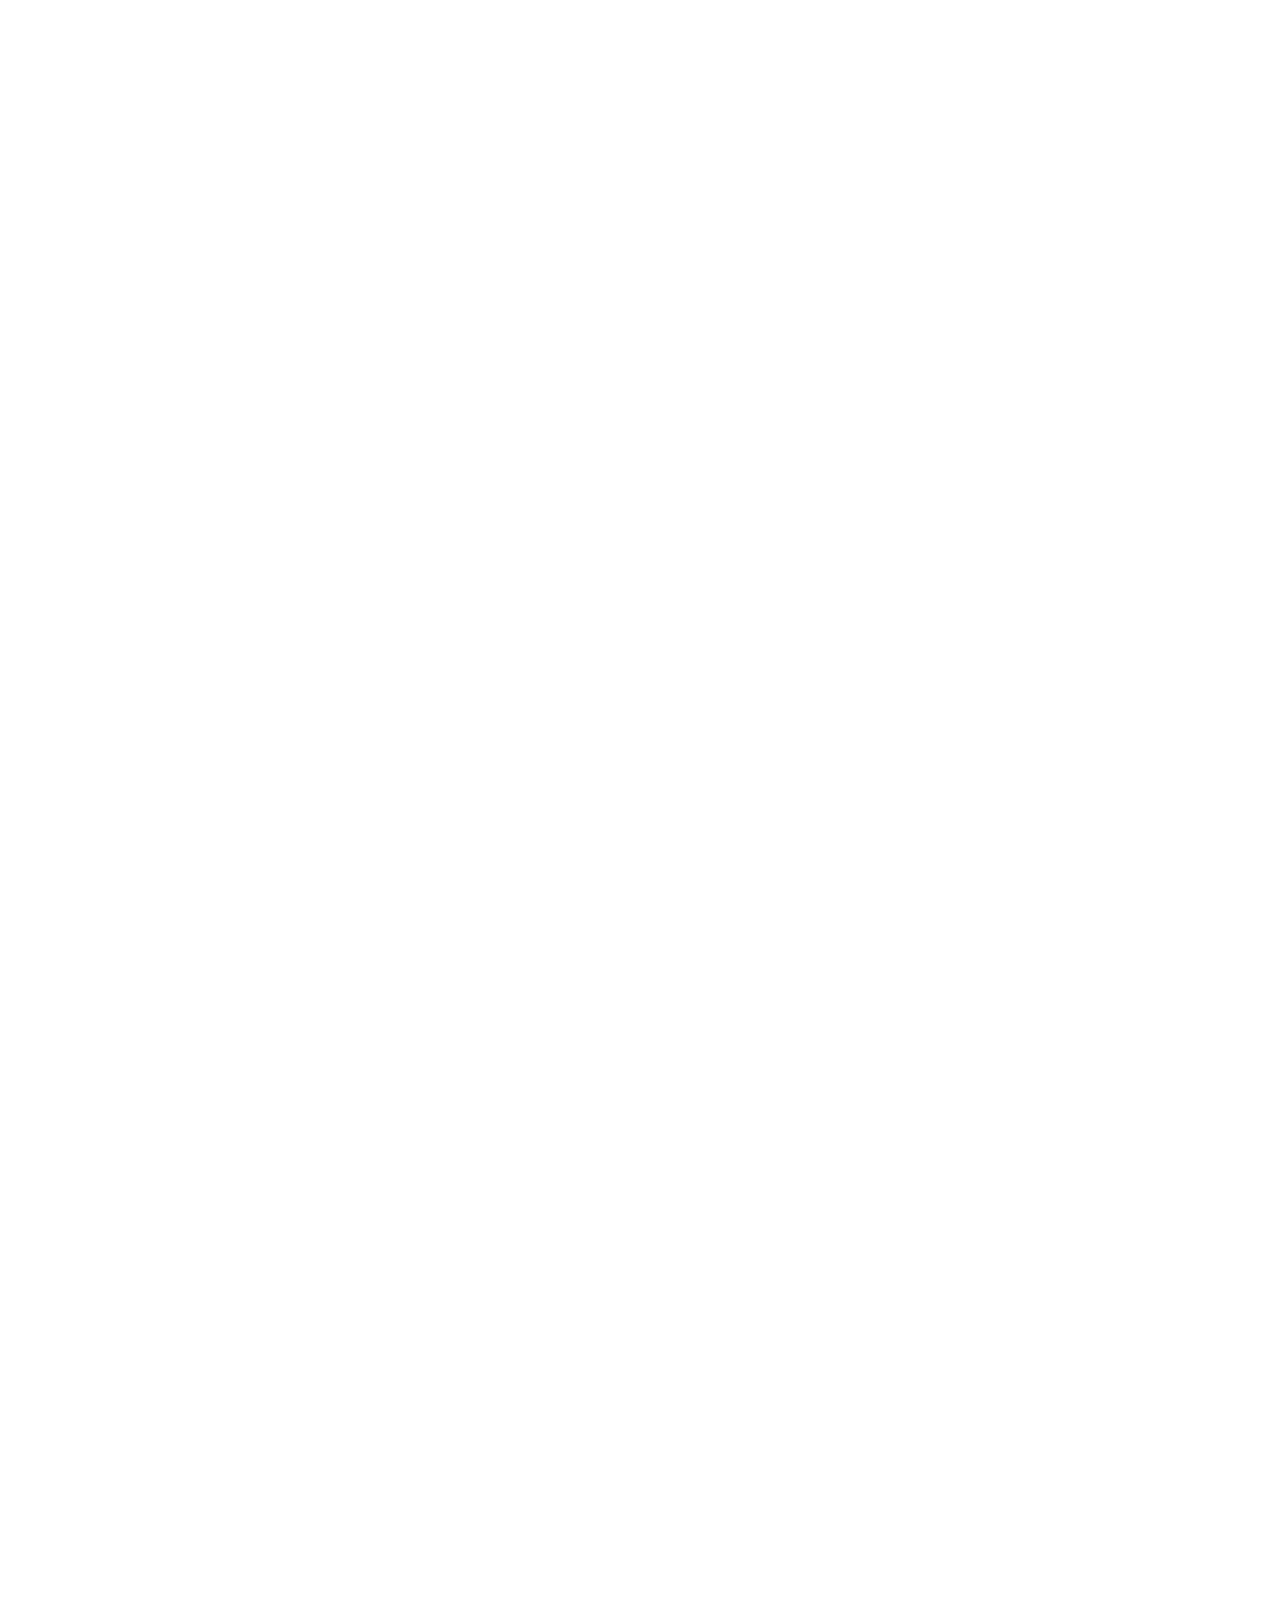
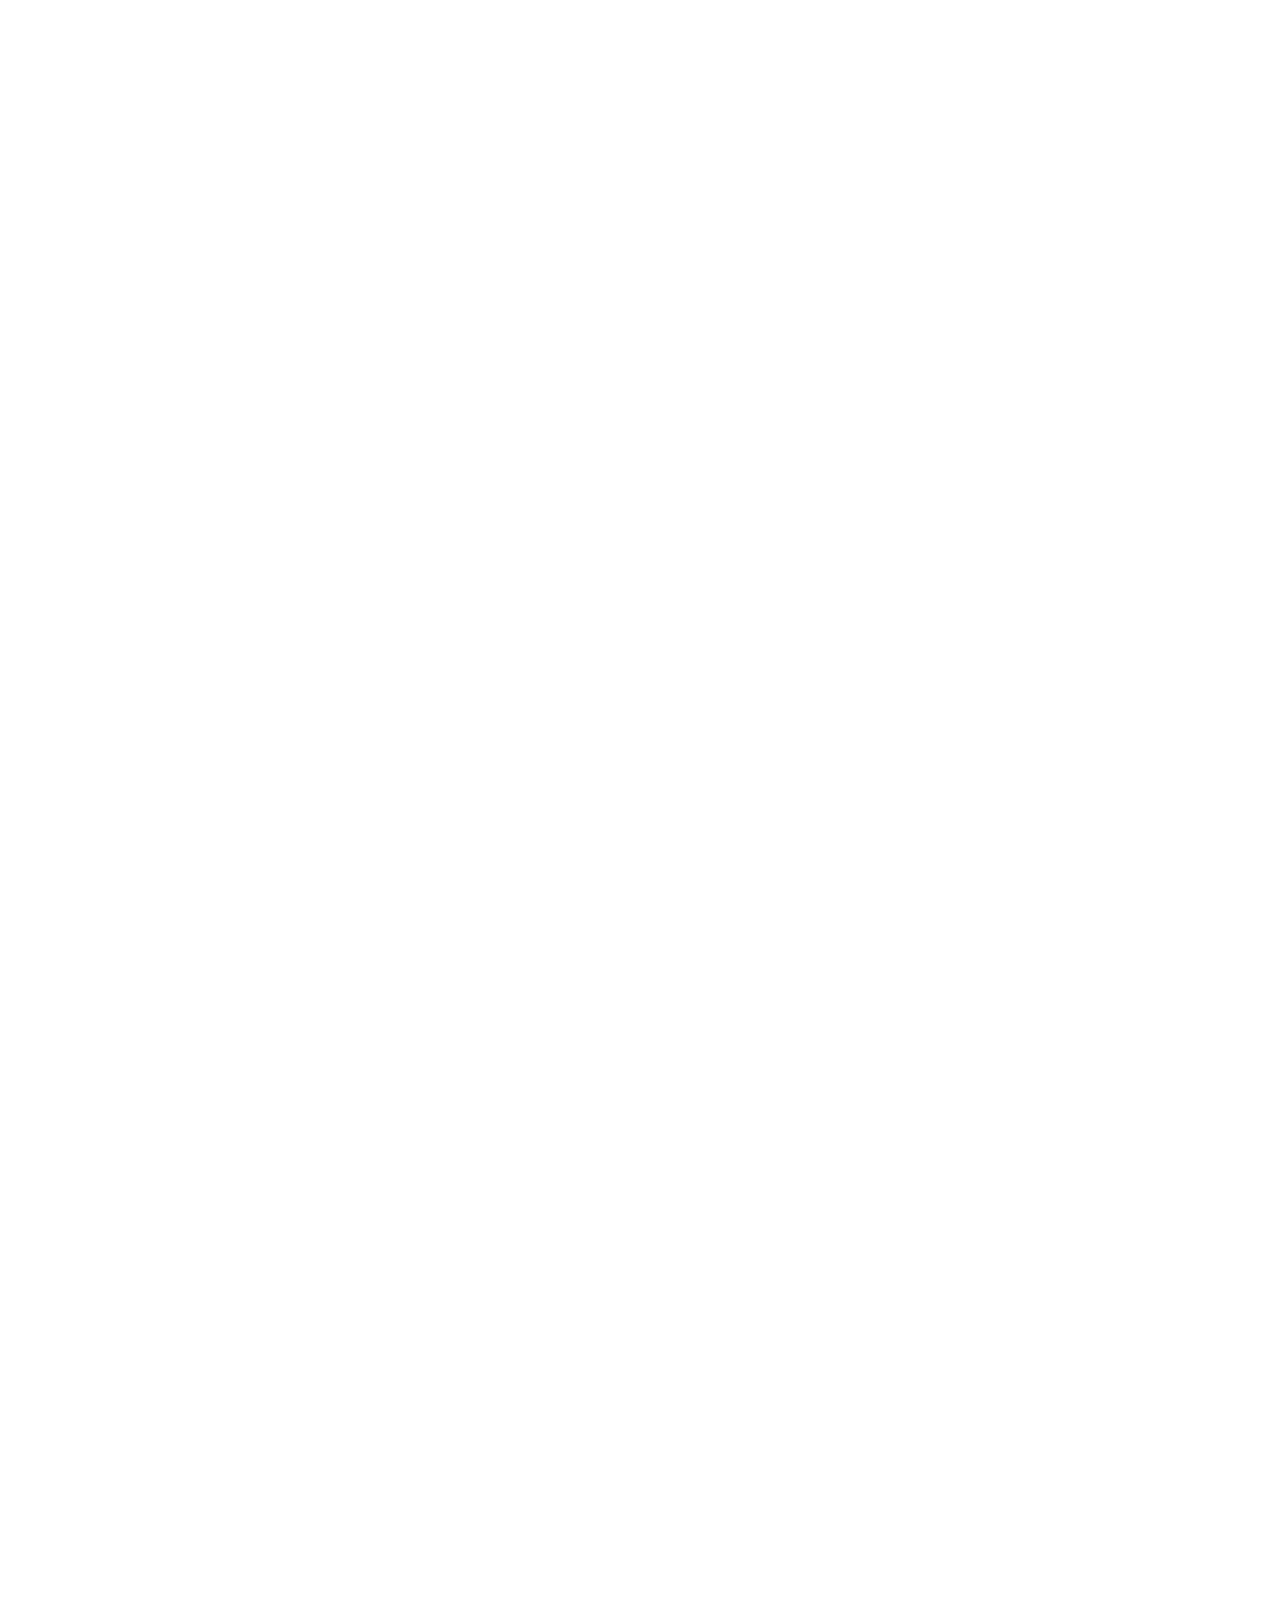
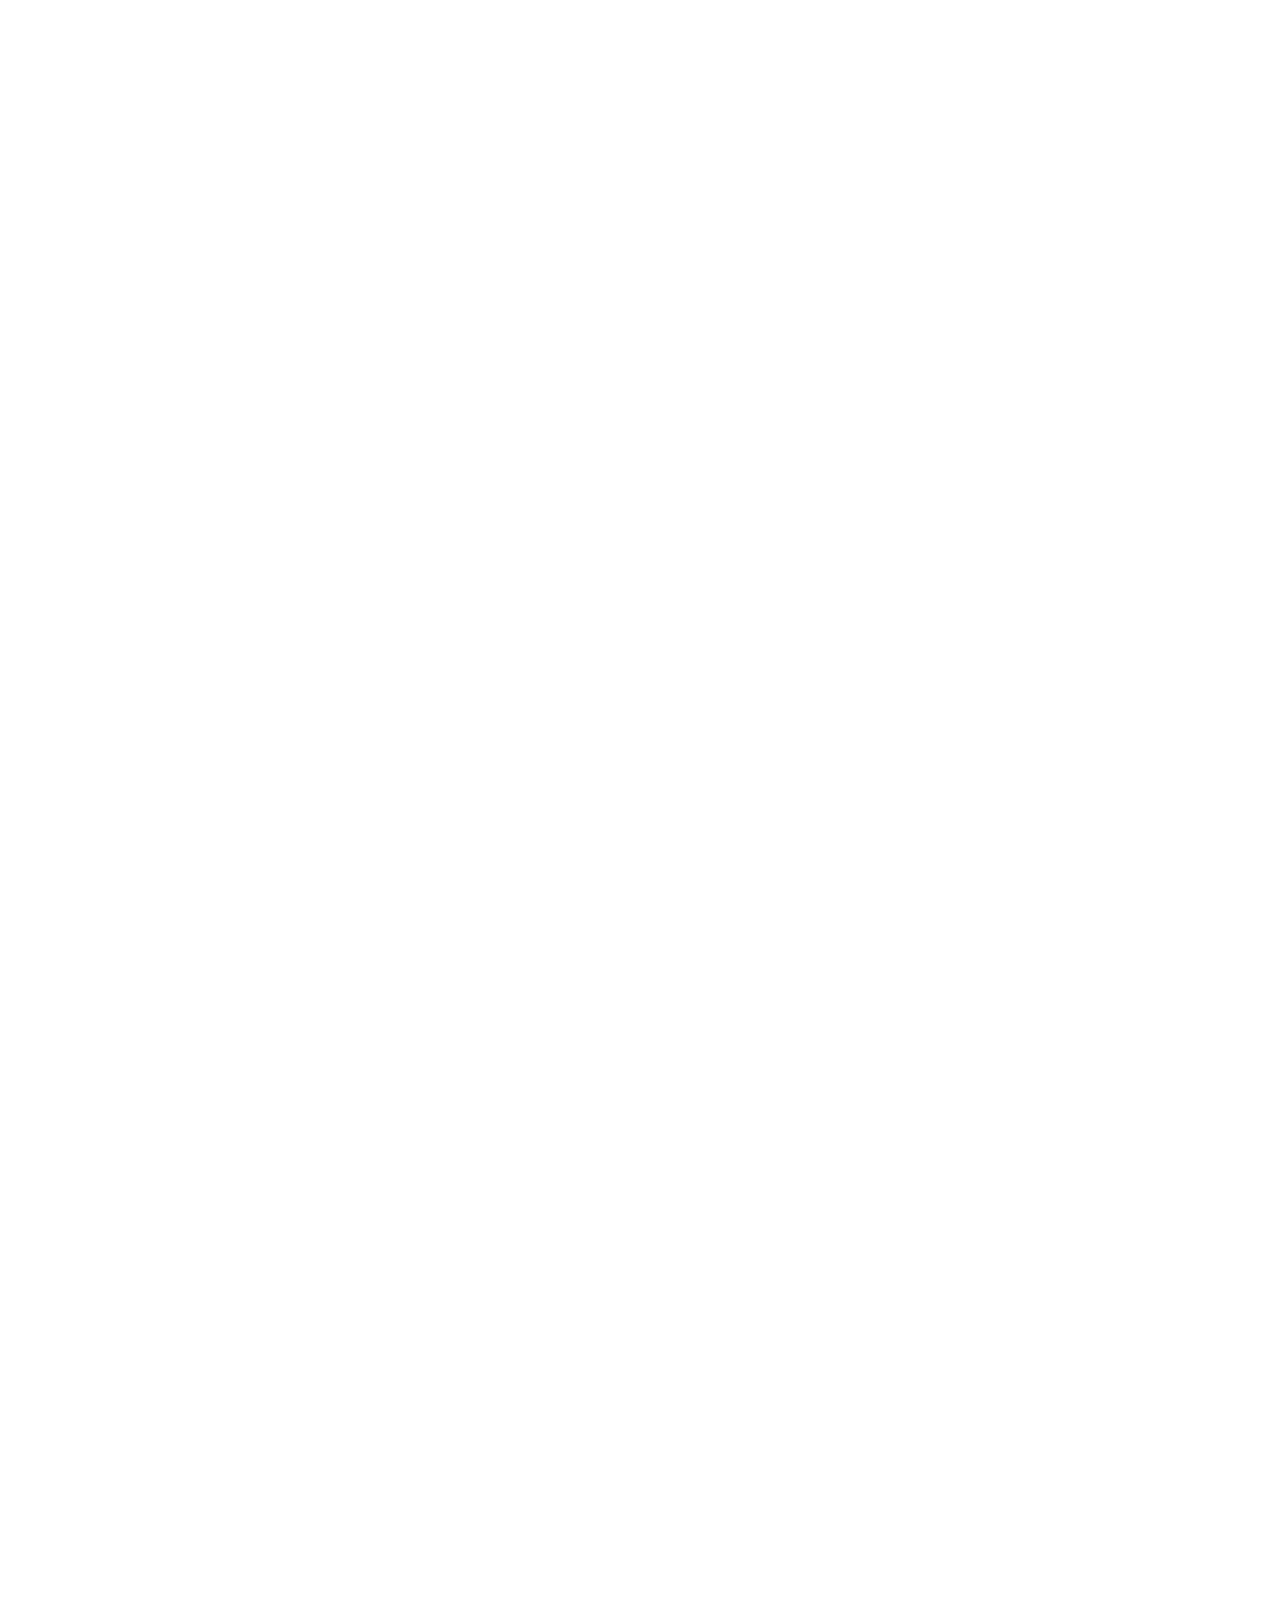
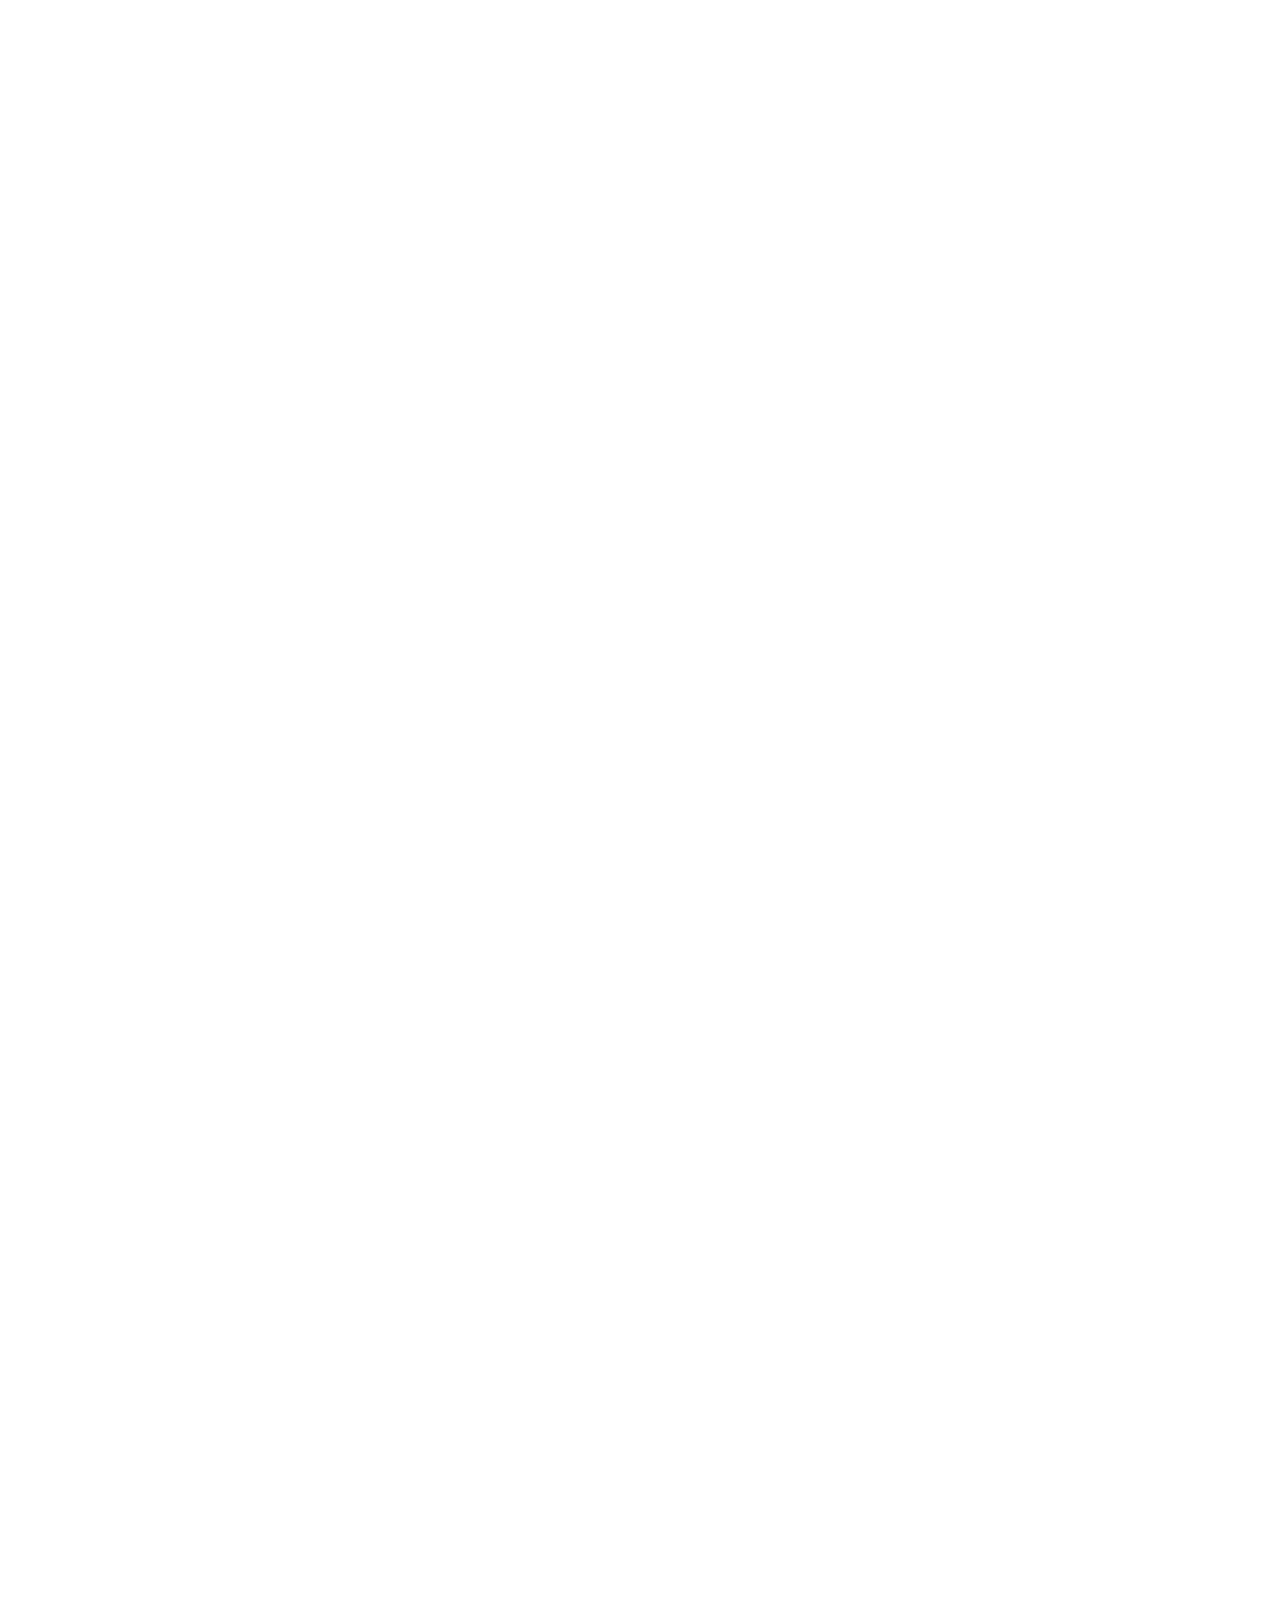
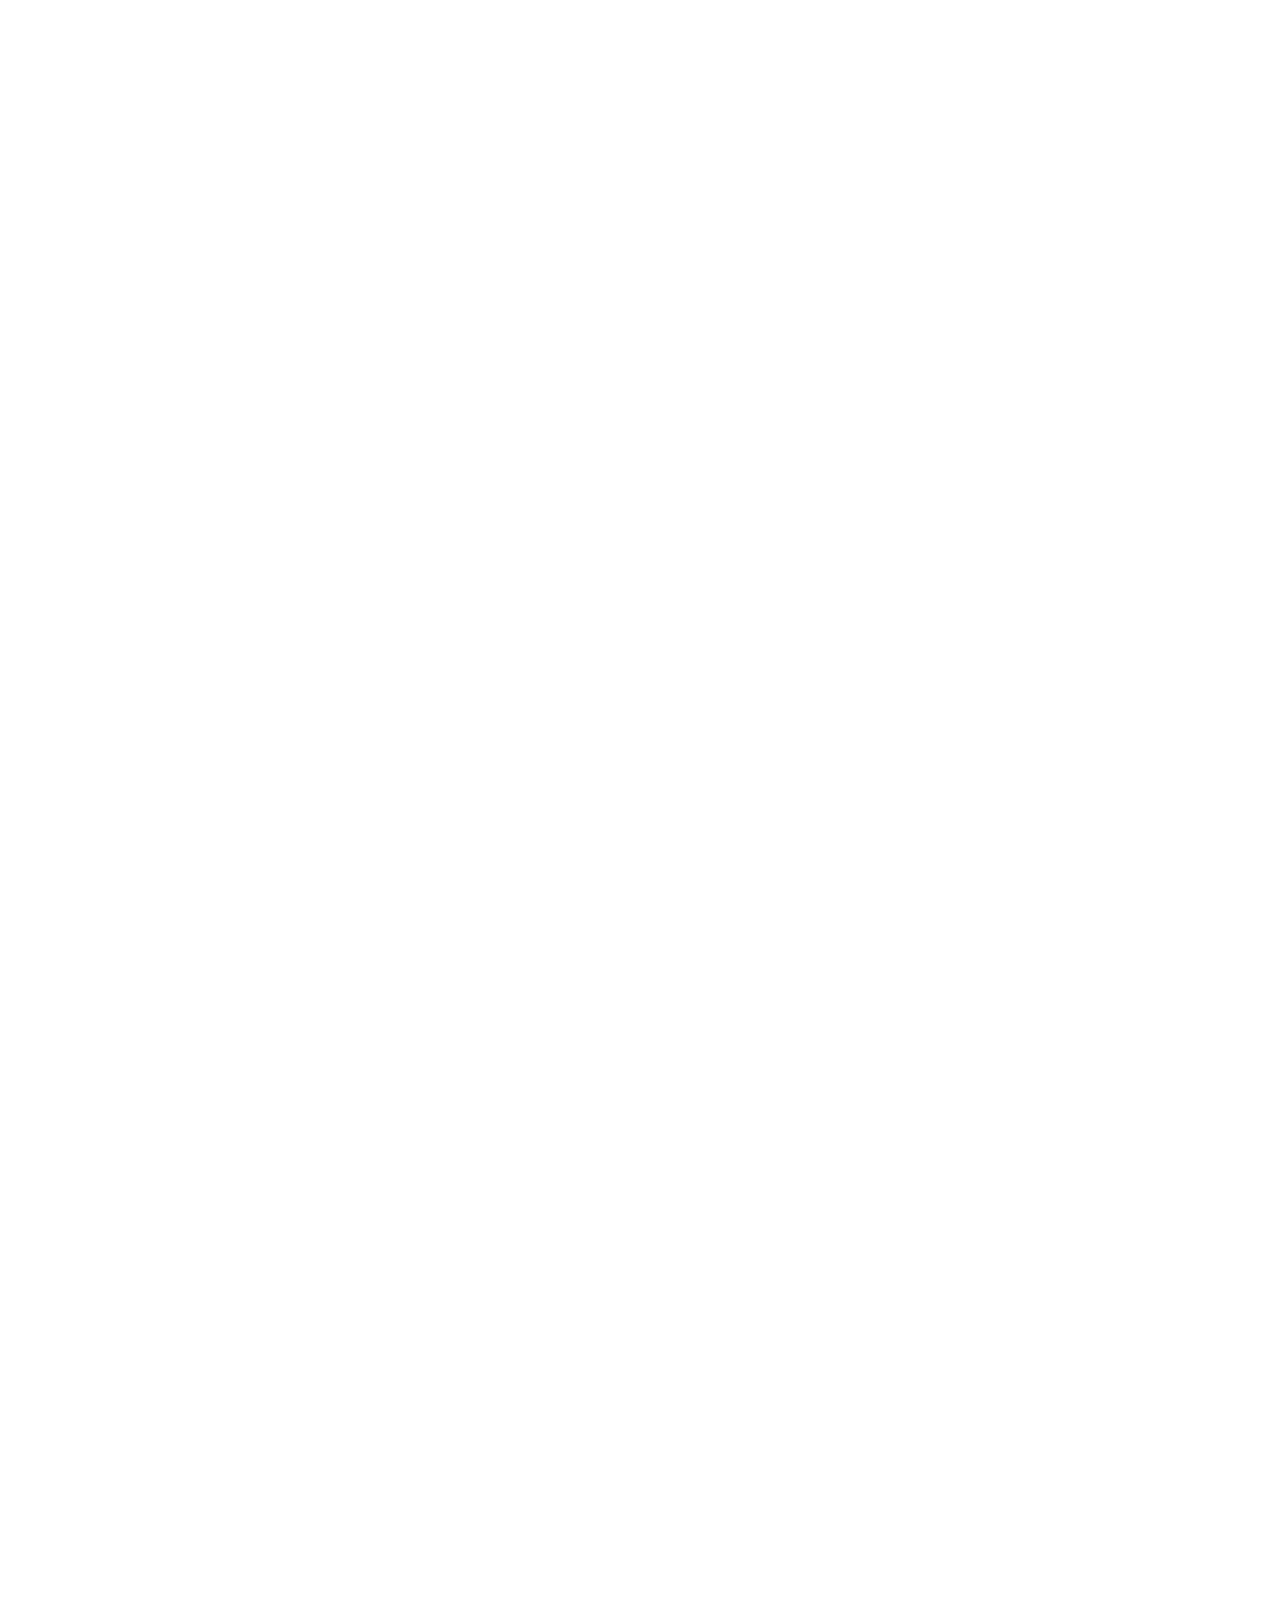
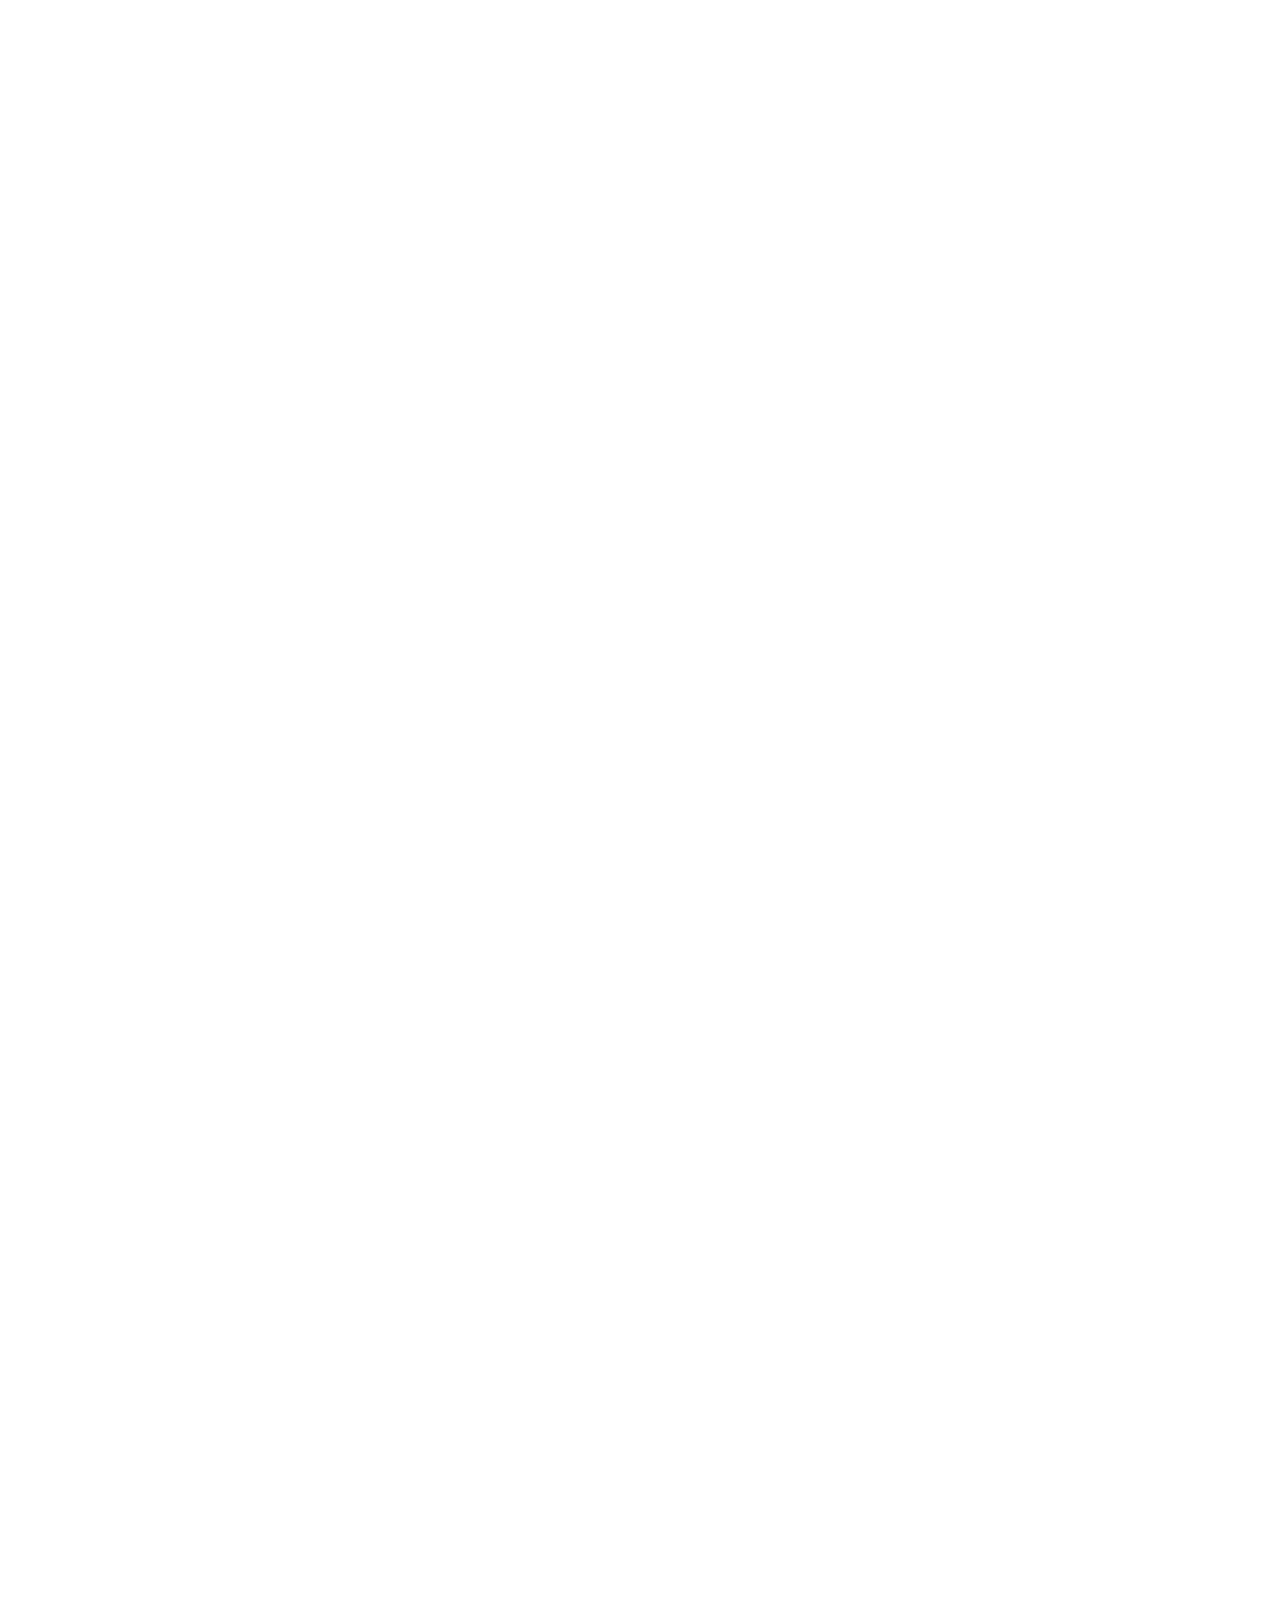
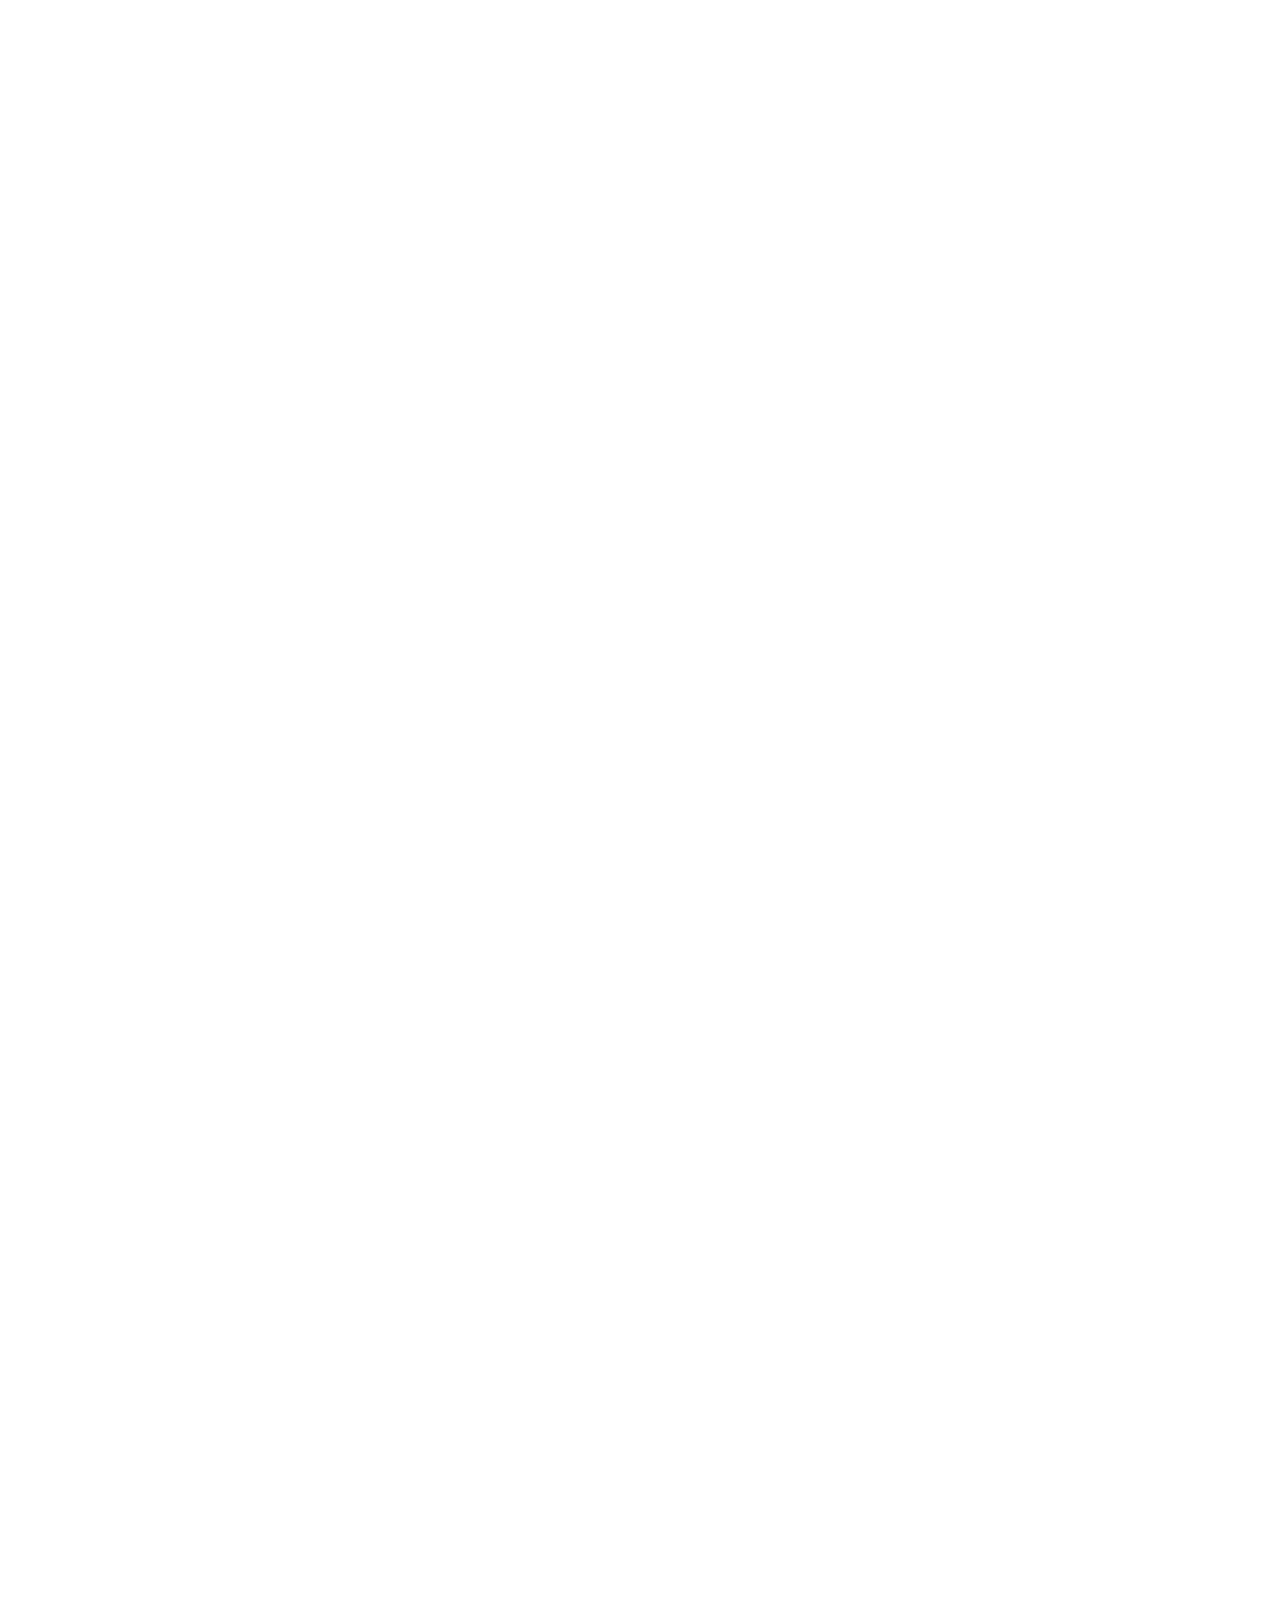
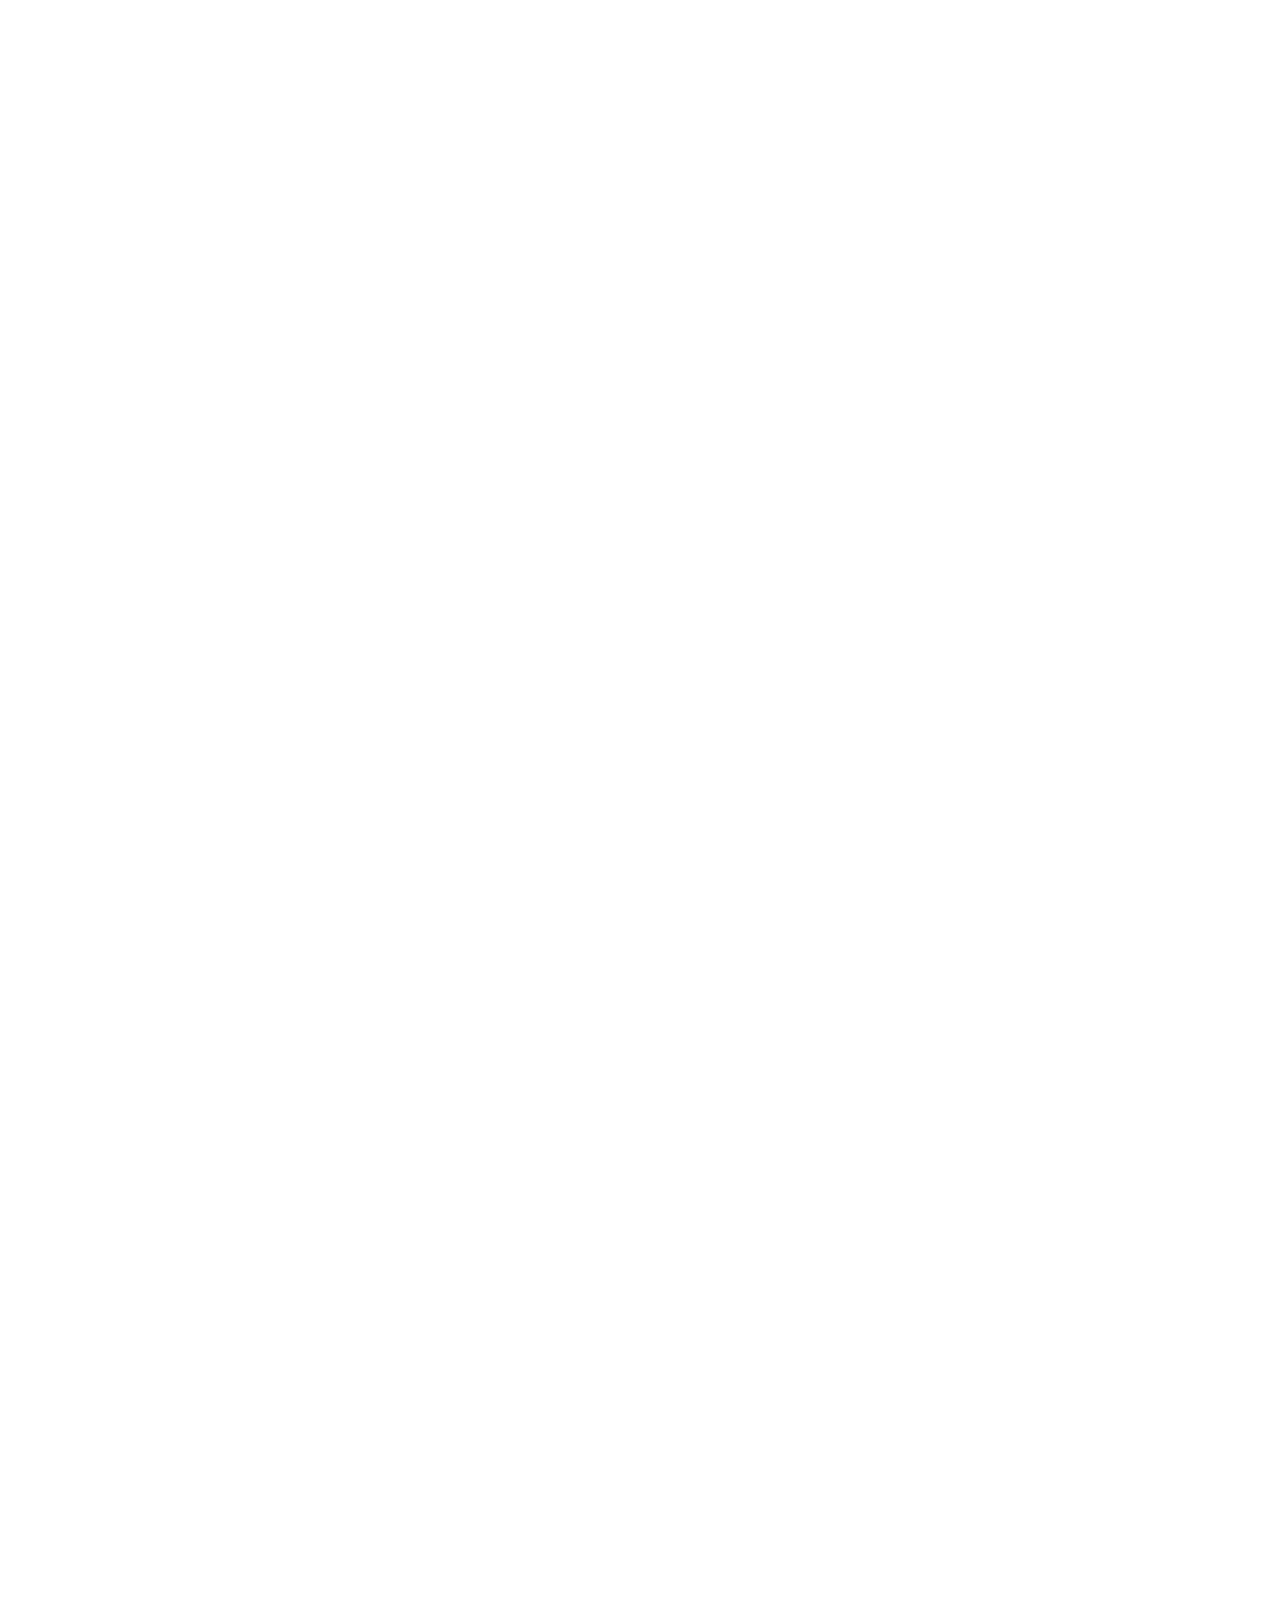
==== commit 6f0f2748: "restart" ====
--- a/project1.html
+++ b/project1.html
@@ -9,6 +9,10 @@
   <body>
     <!-- hero unit -->
     <div class="wrapper">
+      <header>
+        <a href="index.html" class="logo">
+          <img src="images/logosignature.svg" alt="logo">
+        </a>
       <div class="navigation">
         <nav>
           <div class="nav-wrapper">
@@ -19,20 +23,16 @@
               </ul>
           </div>
       </nav>
+    </header>
+
+<section class="projecthero">
+    <h2 class="tagline">A more transparent cloud storage solution</h2>
+    <div id="heroimage">
+        <img class="flowspacemockup" src="images/flowspacemockup.svg" alt="flowspace mockup">
+    </div>
+      </div>
+  </section>
    </div>
-<section class="projecthero">
-  <header>
-    <a href="index.html" class="logo">
-      <img src="images/logosignature.svg" alt="logo">
-    </a>
-  </header>
-      <h2 class="tagline">A more transparent cloud storage solution</h2>
-        <div id="heroimage">
-            <img src="images/flowspacemockup.svg" alt="flowspace mockup">
-        </div>
-      </div>
-  </section>
-
   <section class="summary">
     <div class="introduction">
       <div class="intro">
@@ -51,7 +51,7 @@
 <section class="myroles">
   <div class="rolescontainer">
   <div class="deliverable">
-    <h3 class="rolelist"><span class="underline">Role&nbsp;&nbsp;</span>
+    <h3 class="rolelist"><span class="underline">Role</span>
     </h3>
       <ul>
         <li>UX & UI</li>
@@ -63,7 +63,7 @@
       </ul>
     </div>
       <div class="deliverable">
-        <h3 class="rolelist"><span class="underline">Deliverables&nbsp;&nbsp;</span>
+        <h3 class="rolelist"><span class="underline">Deliverables</span>
         </h3>
           <ul>
             <li>User Surveys</li>
@@ -78,7 +78,7 @@
           </ul>
       </div>
         <div class="deliverable">
-          <h3 class="rolelist"><span class="underline">Tools&nbsp;&nbsp;</span>
+          <h3 class="rolelist"><span class="underline">Tools</span>
           </h3>
             <ul>
               <li>Figma</li>
@@ -90,19 +90,23 @@
         </div>
     </section>
     <!--Problem/Solution-->
-<section class="problem">
-  <div class="subsection">
+<section id="problem">
+  <div class="block problem">
+    <div class="intro">
     <h3>Problem</h3>
       <p>Most cloud storage platforms are not as focused on privacy and security as they should be. The majority are more focused on being a place that you can house your files, sharing those files and collaborating on documents. Some have options for security, but these can only be unlocked with further payments which include features the user may not even need, but are forced to pay for in order to feel secure.</p>
     </div>
-</section>
-
-<section class="solution">
-      <div class="subsection">
+    </div>
+</section>
+
+<section id="solution">
+      <div class="block solution">
+        <div class="intro">
         <h3>Solution</h3>
           <p>With an emphasis on transparency and control for users, Flowspace allows users to not only do the basics of what is needed in a cloud storage app, such as uploading and saving files, sharing, collaborating, and creating documents, but also offers full control and transparency over the files they have shared on an indiviudal level. All of these features are included in the free version, so users will only need to purchase a plan in order to have more storage space, but with a generous 10GB of free storage offered from the beginning, users will be enticed to join.</p>
         </div>
-      </section>
+      </div>
+  </section>
         <!--Discovery/research-->
         <section class="section">
           <div class="sectiontitle">
@@ -122,9 +126,12 @@
         <p> I chose 3 popular cloud storage apps to perform a competitive analysis: Google Drive, DropBox, and Box to see where a new cloud storage application could enter the market and thrive.</p>
     </div>
 </div>
+</section>
+
+<section class="competitive-analysis-list">
 <div class="competitive-container">
   <div class="complist" id="dropbox">
-          <img src="images/dropbox.png" alt="dropbox">
+          <img src="images/dropbox.svg" alt="dropbox">
               <ul>
                   <li>info list</li>
                   <li>info list</li>
@@ -132,10 +139,11 @@
               </ul>
           </div>
 
-            <hr>
+          <hr>
+
 
         <div class="complist" id="box">
-            <img src="images/box.png" alt="box">
+            <img src="images/box.svg" alt="box">
                 <ul>
                     <li>info list</li>
                     <li>info list</li>
@@ -143,10 +151,10 @@
                 </ul>
             </div>
 
-              <hr>
+               <hr>
 
           <div class="complist" id="googledrive">
-              <img src="images/googledrive.png" alt="googledrive">
+              <img src="images/googledrive.svg" alt="googledrive">
                   <ul>
                       <li>info list</li>
                       <li>info list</li>
@@ -163,7 +171,10 @@
   <p> After scoping out the competition, I conducted a user survey to find out the common habits and pain points of cloud storage users.</p>
 </div>
   </div>
-  <div class="user-research-container-1">
+</section>
+  <section class="user-results">
+    <div class="user-results-container">
+  <div class="user-results-1">
         <div class="result">
           <h2 class=percentage>80%</h2>
             <p class=centeredresults>said creating content like notes, documents and spreadsheets was an important part of their activity</p>
@@ -177,20 +188,23 @@
                 <p class=centeredresults>said they organize their items into folders, categories, or groups</p>
             </div>
           </div>
-          <div class="user-research-container-2">
-              <div class="result2">
+
+            <div class="user-results-2">
+
+              <div class="result">
                 <h2 class=percentage><span class=underline>73.3%</span></h2>
                   <p class=centeredresults>said free storage was very important to them</p>
               </div>
-                <div class="result2">
+                <div class="result">
                   <h2 class=percentage>100%</h2>
                     <p class=centeredresults>of users who did not use a cloud  storage app said they would if there was more privacy / security</p>
                 </div>
-                  <div class="result2">
+                  <div class="result">
                     <h2 class=percentage>80%</h2>
                       <p class=centeredresults> said simplicity is very important to them</p>
                   </div>
                 </div>
+              </div>
             </section>
 
   <section id="personas">
@@ -199,22 +213,24 @@
     <h3>user personas</h3>
   </div>
 </div>
+</section>
+<section class="personas">
     <div class="personascontainer">
-      <div id="Ronald">
+      <div class="personainfo" id="Ronald">
         <h4>Ronald C.</h4>
-          <img src="images/ronaldc.svg" alt="Ronald">
+          <img class=personaimg src="images/ronaldc.svg" alt="Ronald">
             <h4>Frustrations</h4>
-                <p>Security feature.</p>
+                <li>Security feature.</li>
               <h4>Goals</h4>
-                <p>Collaboration</p>
-                <p>Create and share files</p>
+                <li>Collaboration</li>
+                <li>Create and share files</li>
         </div>
 
             <hr>
 
-    <div id="Kaela">
+    <div class="personainfo" id="Kaela">
       <h4>Kaela S.</h4>
-        <img src="images/kaelas.svg" alt="Kaela">
+        <img class=personaimg src="images/kaelas.svg" alt="Kaela">
       <h4>Frustrations</h4>
         <p>Security</p>
       <h4>Goals</h4>
@@ -223,6 +239,7 @@
     </div>
 </div>
 </section>
+
 <div class="button">
   <a href="https://drive.google.com/file/d/1bfKbyXNFjrIQJokcmbPojVt7sAB9dQhr/view?usp=sharing"><span class="buttonhighlight">View Personas</span>
     <img src="images/sidearrow.svg" alt="buttonarrow">
@@ -244,7 +261,7 @@
 <section class="userstories">
     <div class="block userstories">
       <div class="intro">
-  <h3>user stories</h3>
+  <h3>user stories & flows</h3>
     <p> Based on the survey and the personas I made focusing heavily on collaboration, simplicity, free storage and security, I put myself in a potential users mindset and created user stories based on what they wanted to achieve.<br><br> I chose to prioritize the basics of a cloud storage application that users said they used the most in the survey and then add in further collaboration and security measures in order to entice both users who use cloud storage already and those who do not yet, but would if security was taken into better consideration.
     <br><br>
   I created user flows based user stories I created in order to provide the best experience for my users.</p>
@@ -258,22 +275,18 @@
   </div>
 
   <section class="userflows">
-        <div class="subsection">
-    <h3>user flows</h3>
-      <p> I created user flows based user stories I created in order to provide the best experience for my users.</p>
-    </div>
-    <div class="userflowimage">
-      <img src="images/userflows.png" alt="User Flow">
-    </div>
-      <div class="subsection">
+    <img class="userflowimage" src="images/userflows.png" alt="User Flow">
+      <div class="flow-overview">
         <ul>
           <li>Security: The ability to view the files you have shared and edit those share permissions at an individual user level.</li>
+              <br>
           <li>Collaboration: The ability to comment on files and tag people for visibility</li>
+              <br>
           <li>Storage: 10GB of free storage just for signing up.</li>
+              <br>
           <li>Expense: All features are available in the free version. Users don’t have to pay more for features, only if they need more storage.</li>
         </ul>
       </div>
-    </div>
       <div class="button">
         <a href="https://whimsical.com/YK2dbDoAyvMwLvEDd1xdZZ"><span class="buttonhighlight">View Flows</span>
           <img src="images/sidearrow.svg" alt="buttonarrow">
@@ -281,14 +294,16 @@
       </div>
     </section>
 
-
-
   <section class="wireframes">
-    <div class="subsection">
+    <div class="block wireframes-section">
+      <div class="intro">
       <h3><span class="pinkunderline">sketches & wireframes</span></h3>
         <p class="intro">When creating the wireframes for this project,  I wanted to create something to make sure that it was familiar enough that it would be easily acclimated to based on users use of other cloud storage apps used by most of my users (Google Drive, Dropbox).</p>
     </div>
   </div>
+</section>
+
+  <section class="wireframe-slider">
         <div class="carousel-wrapper">
         <span id="item-1"></span>
         <span id="item-2"></span>
@@ -333,25 +348,33 @@
   </section>
 
     <section class="branding">
-      <div class="subsection">
+      <div class="block branding">
+      <div class="intro">
         <h3><span class="pinkunderline">branding</span></h3>
+      </div>
+    </div>
         <h4>The Flowspace Story</h4>
-          <p>Entering flow is when  the mental state of operation in which a person performing an activity is fully immersed in a feeling of energized focus, full involvement, and enjoyment in the process of the activity.</p>
-          <p>The idea is to melt this concept into a cloud storage service where all of your important files are in one place and are easily organizable to make sure you have everything you need to collaborate, share, and create in either a personal or professional manner.</p>
+          <p class=intro>Entering flow is when  the mental state of operation in which a person performing an activity is fully immersed in a feeling of energized focus, full involvement, and enjoyment in the process of the activity.</p>
+          <p class=intro>The idea is to melt this concept into a cloud storage service where all of your important files are in one place and are easily organizable to make sure you have everything you need to collaborate, share, and create in either a personal or professional manner.</p>
         <h4>Logo Sketches & Concepts</h4>
-            <img src="images/logosketches.svg" alt="logo sketches">
-          <p>I drew up some images that made me think of the word ‘flow’, and eventually came up with this sort of melting down an icon concept.</p>
-          <p>Once this was drawn out and the feeling that I wanted Flowspace to evoke was chosen, I got to work choosing a color palette that I thought would help express those emotions further.</p>
-          <p>I had originally wanted to use a very minimalistic look when it came to the logo, starting with this black and white version, but seeing it in digital form, I decided it needed a bit more.</p>
-            <img src="images/digitalsketches.svg" alt="digital logo sketches">
+        <div class="logo-sketches">
+            <img class=sketches src="images/logosketches.svg" alt="logo sketches">
+        </div>
+        <p class=intro>I drew up some images that made me think of the word ‘flow’, and eventually came up with this sort of melting down an icon concept.</p>
+          <p class=intro>Once this was drawn out and the feeling that I wanted Flowspace to evoke was chosen, I got to work choosing a color palette that I thought would help express those emotions further.</p>
+          <p class=intro>I had originally wanted to use a very minimalistic look when it came to the logo, starting with this black and white version, but seeing it in digital form, I decided it needed a bit more.</p>
       <div class="color-logos">
-            <img src="images/digitallogosketchescolor.svg" alt="digital color logos">
-          </div>
-
-      <div class="subsection">
+        <img class="digital" src="images/digitallogos.svg" alt="digital logos">
+          </div>
+<section class="styleguide">
+  <div class="block style-guide">
+      <div class="intro">
         <h3>Style Guide</h3>
           <p>I chose to use the darker blue as a brand color because it symbolizes intelligence and trust while the lighter coral and aqua give an inviting, friendly vibe. The coral color is a pop of color that is fun and energetic, like entering a “flow state” can be. I believe the fonts are soft and playful which add to this effect. I chose to use the same fonts together instead of the previous ‘basic’ font as the brand font because once I tried it out, they seemed to mesh well together and look different enough when changing weight and size, although they are technically the same.</p>
-            <img src="images/styleguide.svg" alt="Style Guide">
+        </div>
+  </div>
+  <div class="picture">
+            <img class="pic" src="images/styleguide.svg" alt="Style Guide">
       </div>
           <div class="button">
             <a href="styleguide.pdf"><span class="buttonhighlight">View style guide</span>
@@ -360,11 +383,19 @@
           </div>
   </section>
 <section class="hifi">
-  <div class="hifi-container">
+  <div class="block hifi">
+    <div class="intro">
+    <h3> High Fidelity Mock Ups</h3>
+    <p>Bringing Flowspace to Life</p>
+  </div>
+</div>
     <h4>Flowspace Homepage</h4>
-      <img src="images/flowspacemockupshome.svg" alt="Homepage Mockups">
+    <div class="picture">
+      <img class="pic" src="images/flowspacemockupshome.svg" alt="Homepage Mockups">
+    </div>
         <h4>Flowspace Dashboard</h4>
-          <img src="images/hifimockups.svg" alt="Dashboard Mockups">
+        <div class="picture">
+          <img class="pic" src="images/hifimockups.svg" alt="Dashboard Mockups">
     </div>
   <div class="button">
       <a href="https://www.figma.com/proto/nSRczBjdL1rIGC3aIa2fnl/Flowspace-Mockups?node-id=26%3A2&viewport=470%2C-104%2C0.018384581431746483&scaling=scale-down-width"><span class="buttonhighlight">View Prototype</span>
@@ -377,9 +408,12 @@
 
 
 <section class="usability-test">
-  <div class="subsection">
+  <div class="block usability-test">
+    <div class="intro">
     <h3><span class="pinkunderline">usability test #2</span></h3>
       <p>I did 3 separate usability tests to test my users completing 5 tasks:</p>
+    </div>
+  </div>
         <ol>
           <li>Sign up for a new account</li>
           <li>Upload or save a file to the cloud</li>
--- a/CSS/project1.css
+++ b/CSS/project1.css
@@ -5,8 +5,11 @@
     margin: 0px;
     padding: 0px;
     overflow-x: hidden;
-}
-
+    font-family: 'proxima-nova', sans-serif;
+    font-size: 20px;
+    line-height: 40px;
+      color: #595954;
+}
 
 h1 {
   font-family: 'raleway';
@@ -16,7 +19,7 @@
 }
 
 h3 {
-  font-family: 'josefin sans';
+  font-family: 'roboto';
   font-weight: 500;
   color: #595954;
   font-size: 24px;
@@ -26,26 +29,391 @@
   font-family: 'proxima-nova', sans-serif;
   font-size: 20px;
   line-height: 40px;
-    color: #595954;
+  color: #595954;
+  max-width: 900px;
+  margin: auto;
+}
+
+h4 {
+  text-align: center;
+  font-weight: bold;
 }
 
 /**HERO**/
+.projecthero {
+  display: flex;
+  justify-content: center;
+  align-items: center;
+  flex-direction: column;
+}
+
+
+
+
+/**deliverables lists**/
+.myroles {
+  min-height: 500px;
+  background-color: #F3F5F6;
+  margin: 3%;
+}
+
+.rolescontainer {
+  display: flex;
+  flex-direction: column;
+  align-items: center;
+  justify-content: center;
+}
+
+
+.deliverable {
+  text-align: center;
+  padding-bottom: 40px;
+}
+
+.deliverable h3 {
+  text-align: center;
+}
+
+
+/**deliverables section titles and paragraphs **/
+
+#solution .block {
+  background-color: #DBF7FD;
+}
+
+
+.introduction {
+  min-height: 500px;
+  background-color: white;
+  display: flex;
+  justify-content: center;
+  align-items: center;
+}
+
+
+.block {
+  min-height: 500px;
+  background-color: #FFECFF;
+  display: flex;
+  justify-content: center;
+  align-items: center;
+  margin: 3%;
+}
+
+.intro {
+  padding: 20px;
+}
+
+.intro h3 {
+  padding-bottom: 20px;
+  text-align: center;
+}
+
+
+p {
+  max-width: 875px;
+}
+
+
+/** Section Titles **/
+
+.sectiontitle {
+  min-height: 500px;
+  background-color: #F3F5F6;
+  display: flex;
+  justify-content: center;
+  align-items: center;
+  margin: 3%;
+}
+
+.centered {
+  border-top: solid 1px lightgrey;
+  width: 80%;
+  border-bottom: solid 1px lightgrey;
+  padding-top: 100px;
+  padding-bottom: 100px;
+  text-align: center;
+}
+
+.centered h1 {
+  padding-bottom: 20px;
+}
+
+/**buttons**/
+
+.button a {
+  text-decoration: none;
+  color: #595954;
+}
+
+.button {
+  text-align: center;
+  padding: 20px;
+}
+
+.buttonhighlight {
+  background: linear-gradient(180deg,rgba(0,0,0,0) 50%, #D5FE00 50%);
+}
+
+.buttonhighlight:hover{
+  background: linear-gradient(180deg,rgba(0,0,0,0) 50%, #FFECFF 50%);
+}
+
+
+/** competitive analysis **/
+
+.competitive-container {
+  display: flex;
+  flex-direction: column;
+  align-items: center;
+  justify-content: center;
+}
+
+
+
+  hr {
+    width:70%;
+    border-top: 1px solid #D2D2D2
+}
+
+
+.complist {
+  padding: 40px;
+  height: 200px;
+  text-align: center;
+}
+
+
+/**user research numbers**/
+
+
+
+.user-results-1 {
+  display: flex;
+  flex-direction: column;
+  align-items: center;
+  justify-content: center;
+}
+
+
+.user-results-2 {
+  display: flex;
+  flex-direction: column;
+  align-items: center;
+  justify-content: center;
+}
+
+
+.result {
+  text-align: center;
+  padding: 30px;
+
+}
+
+.centeredresults {
+  width: 250px;
+}
+
+.user-results-container {
+  border: solid 1px lightgrey;
+  margin: 10%;
+
+}
+
+/**Personas**/
+
+.personascontainer {
+  display: flex;
+  flex-direction: column;
+  align-items: center;
+  justify-content: center;
+}
+
+
+
+  hr {
+    width:70%;
+    border-top: 1px solid #D2D2D2
+}
+
+
+.personainfo {
+  padding: 40px;
+  height: 350px;
+  text-align: center;
+  list-style: none;
+}
+
+.personaimg {
+  width: 50%;
+}
+
+/**user stories & flows**/
+
+.flow-overview {
+  max-width: 900px;
+  margin: auto;
+  padding: 40px;
+}
+
+
+.userflowimage {
+  width: 100%;
+}
+
+/**wireframe slider**/
+
+.carousel-wrapper{
+  height: 500px;
+  position: relative;
+  width: 80%;
+  margin: 10% auto;
+}
+
+.carousel-item{
+  position:absolute;
+  top:0;
+  bottom:0;
+  left:0;
+  right:0;
+  padding:25px 50px;
+  opacity:0;
+  transition: all 0.5s ease-in-out;
+}
+.arrow {
+  border: solid black;
+    border-width: 0 3px 3px 0;
+    display: inline-block;
+    padding: 6px;
+}
+
+.arrow-prev{
+  left:-30px;
+  position:absolute;
+  top:50%;
+  transform:translateY(-50%) rotate(135deg);
+}
+
+.arrow-next{
+  right:-30px;
+  position:absolute;
+  top:50%;
+  transform:translateY(-50%) rotate(-45deg);
+  }
+
+.light{
+  color:white;
+}
+
+
+/*Select every element*/
+[id^="item"] {
+    display: none;
+  }
+
+.item-1 {
+    z-index: 2;
+    opacity: 1;
+  background:url('../images/wireframesketches.svg');
+  background-size:contain;
+  background-repeat: no-repeat;
+  background-position: center;
+  }
+.item-2{
+  background:url('../images/wireframedigitals.svg');
+   background-size: contain;
+   background-repeat: no-repeat;
+   background-position: center;
+}
+
+
+*:target ~ .item-1 {
+    opacity: 0;
+  }
+
+#item-1:target ~ .item-1 {
+    opacity: 1;
+  }
+
+#item-2:target ~ .item-2 {
+    z-index: 3;
+    opacity: 1;
+  }
+
+  /**branding**/
+.logo-sketches {
+  display: flex;
+}
+  .sketches {
+    width: 70%;
+    margin: auto;
+  }
+
+  .color-logos {
+    display: flex;
+    flex-direction: column;
+  }
+
+  .digital {
+   margin: auto;
+   width: 300px;
+  }
+
+  .color {
+    margin: auto;
+    width: 300px;
+  }
+
+  /**style guide**/
+
+  .picture {
+    display: flex;
+  }
+
+  .pic {
+        width: 80%;
+        margin: auto;
+        padding-top: 50px;
+
+  }
+
+  /**Flowspace Mockups**/
+
+
+
+/**media query**/
+
+@media screen and (min-width: 768px) {
+
+.wrapper {
+  background-image: url("../images/wave.svg");
+  background-size: cover;
+  background-repeat: no-repeat;
+  background-position: center;
+  width: 100%;
+  min-height: 900px;
+}
 
 .navigation {
   float: right;
-
-}
-
-.wrapper {
-  background-image: url('../images/wave.svg');
-  background-repeat: no-repeat;
-  background-position: center;
-}
+}
+
+header {
+  padding: 30px;
+}
+
+
+
 
 #heroimage img {
-    max-width: 400px;
+    max-width: 800px;
     min-width: 100px;
     padding-bottom: 100px;
+}
+
+.flowspacemockup {
+  display: flex;
+
 }
 
 
@@ -73,80 +441,76 @@
   display: inline-block;
   float: right;
 }
-
-.wave {
-
-  z-index: -2;
-}
-
-
-/**deliverables section titles and paragraphs **/
-
-.introduction {
-  min-height: 500px;
-  background-color: white;
-  display: flex;
-  justify-content: center;
-  align-items: center;
-}
-
-.block {
-  min-height: 500px;
-  background-color: #FFECFF;
-  display: flex;
-  justify-content: center;
-  align-items: center;
-}
-
-.intro {
-  padding: 20px;
-}
-
-.intro h3 {
-  padding-bottom: 20px;
-  text-align: center;
-}
-
-
-p {
-  max-width: 875px;
-}
-
-
-/** Section Titles **/
-
-.sectiontitle {
-  min-height: 500px;
-  background-color: #F3F5F6;
-  display: flex;
-  justify-content: center;
-  align-items: center;
-}
-
-.centered {
-  text-align: center;
-}
-
-.centered h1 {
-  padding-bottom: 20px;
-}
-
-/**buttons**/
-
-.button a {
-  text-decoration: none;
-  color: #595954;
-}
-
-.button {
-  text-align: center;
-  padding: 20px;
-}
-
-.buttonhighlight {
-  background: linear-gradient(180deg,rgba(0,0,0,0) 50%, #D5FE00 50%);
-}
-
-.buttonhighlight:hover{
-  background: linear-gradient(180deg,rgba(0,0,0,0) 50%, #FFECFF 50%);
-}
+  }
+
+
+@media screen and ( min-width: 900px ) {
+     .rolescontainer {
+       flex-direction: row;
+       padding-top:50px;
+   }
+   .deliverable {
+     height: 300px;
+     width: 100%;
+   }
+ }
+
+ @media screen and ( min-width: 900px ) {
+      .competitive-container {
+        flex-direction: row;
+        min-height: 500px;
+    }
+    .complist {
+      width: 100%;
+    }
+    hr {
+      height: 100%;
+      transform:rotate(90deg);
+    }
+  }
+
+  @media screen and ( min-width: 900px ) {
+       .user-results-1, .user-results-2 {
+         flex-direction: row;
+     }
+      .result {
+          height: 200px;
+          padding: 50px;
+      }
+   }
+
+   @media screen and ( min-width: 900px ) {
+        .personascontainer {
+          flex-direction: row;
+          min-height: 500px;
+      }
+      .personainfo {
+        width: 100%;
+      }
+      hr {
+        height: 100%;
+        transform:rotate(90deg);
+      }
+
+      .personaimg {
+        width: 25%;
+      }
+    }
+
+
+
+@media screen and (min-width: 1300px) {
+  .arrow-prev{
+    left:100px;
+    position:absolute;
+    top:50%;
+    transform:translateY(-50%) rotate(135deg);
+  }
+
+  .arrow-next{
+    right:100px;
+    position:absolute;
+    top:50%;
+    transform:translateY(-50%) rotate(-45deg);
+    }
+}
